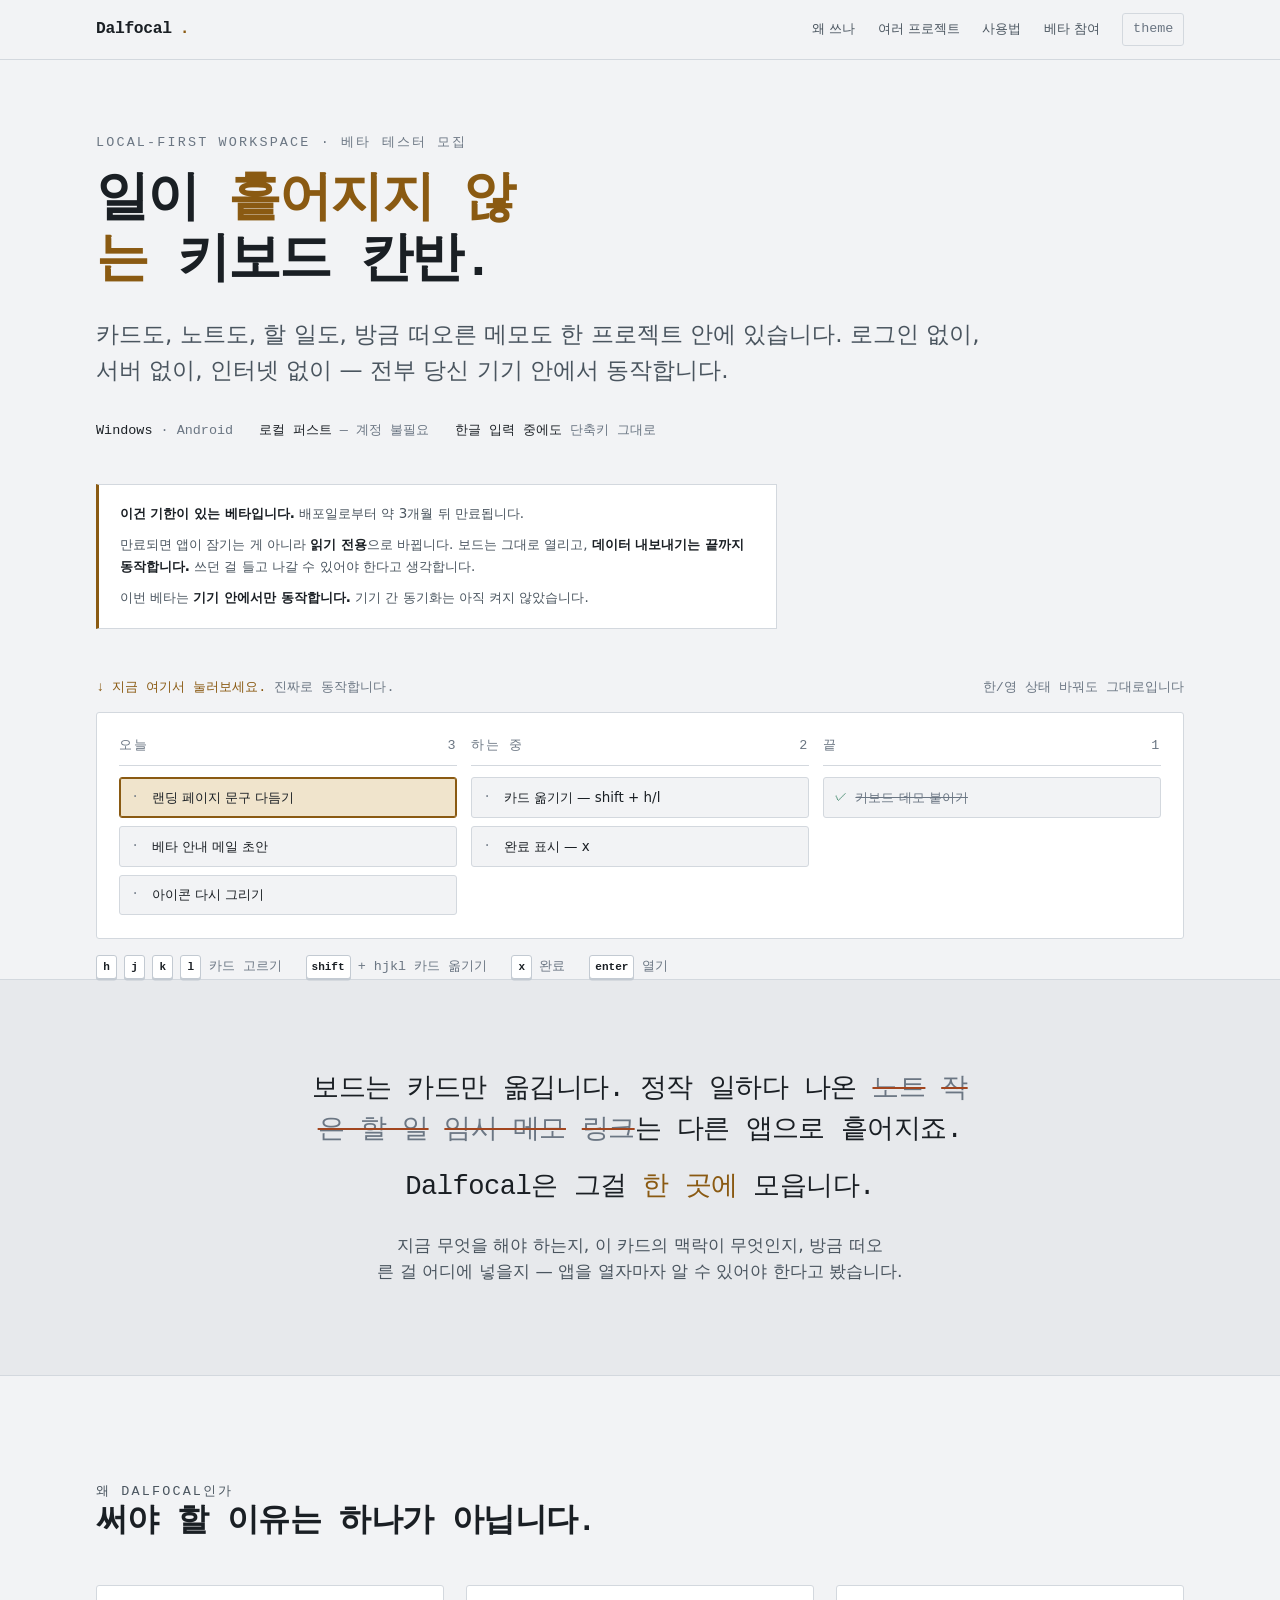
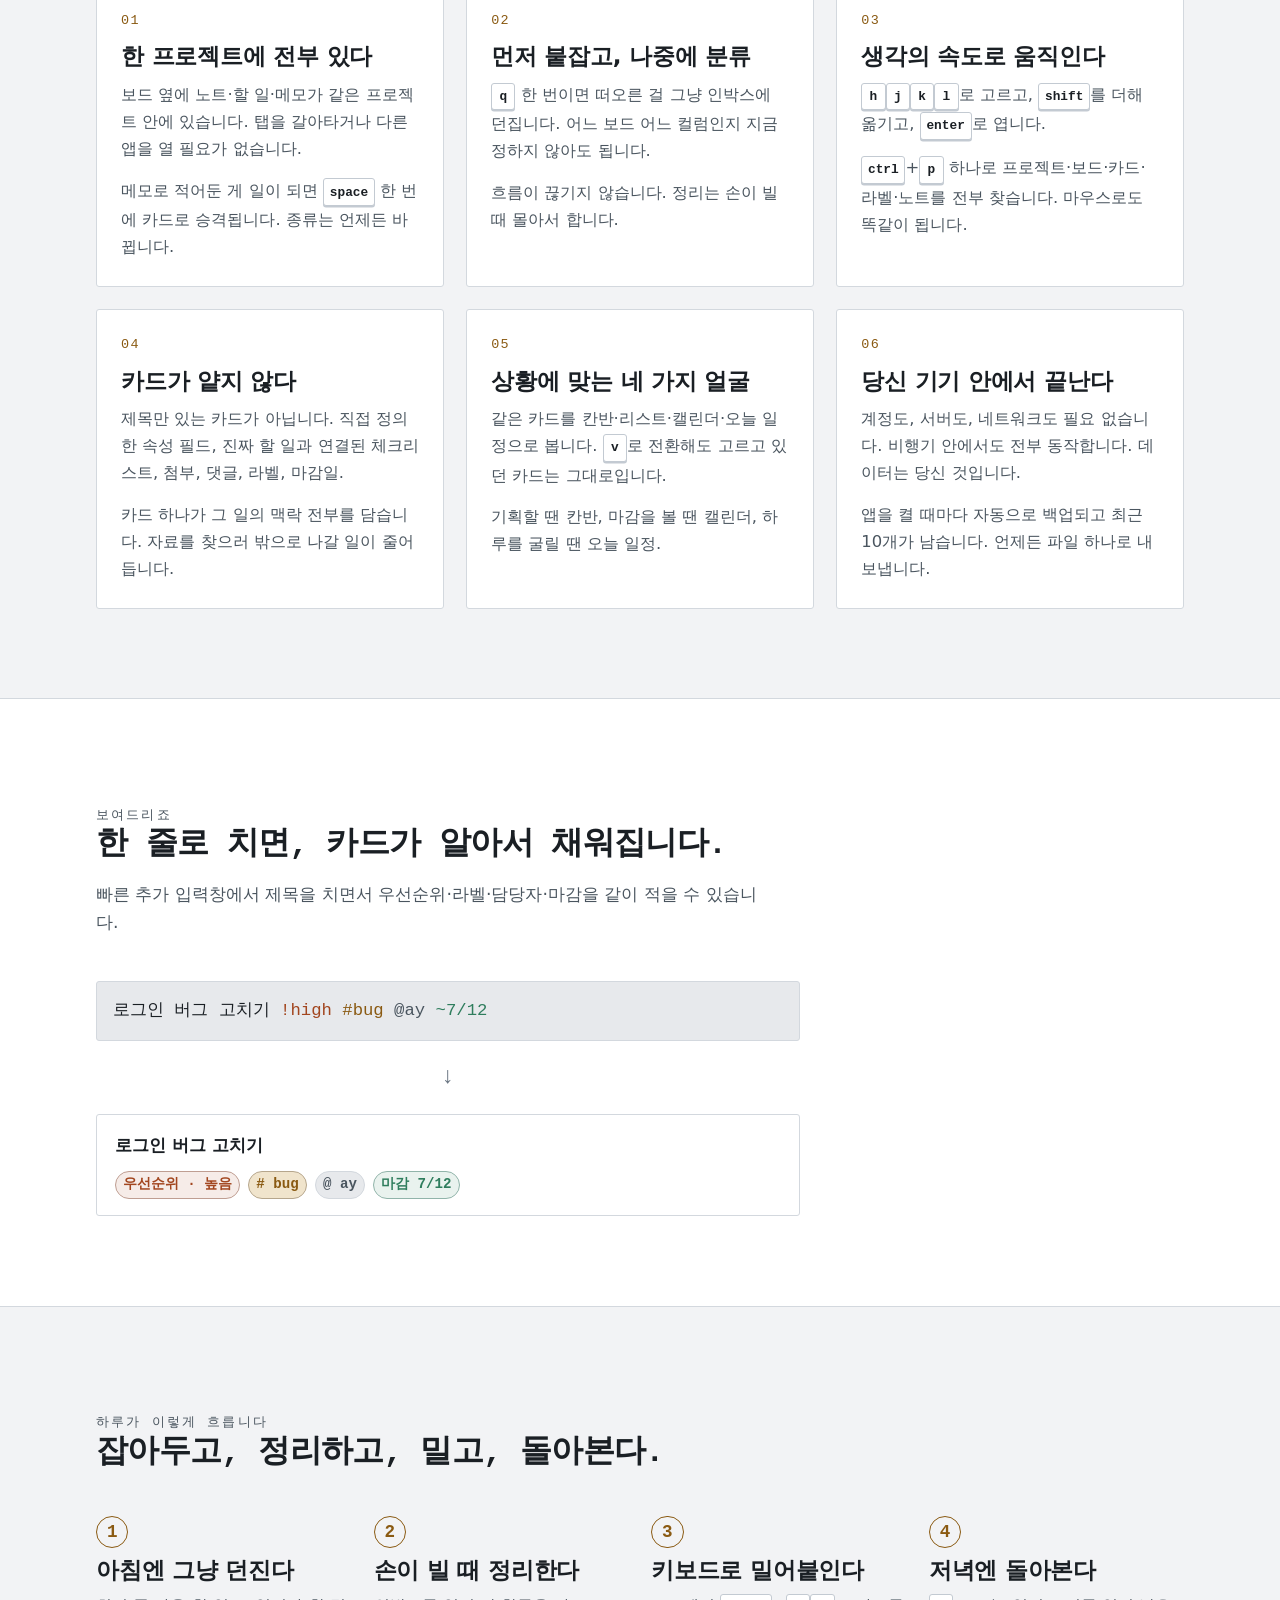
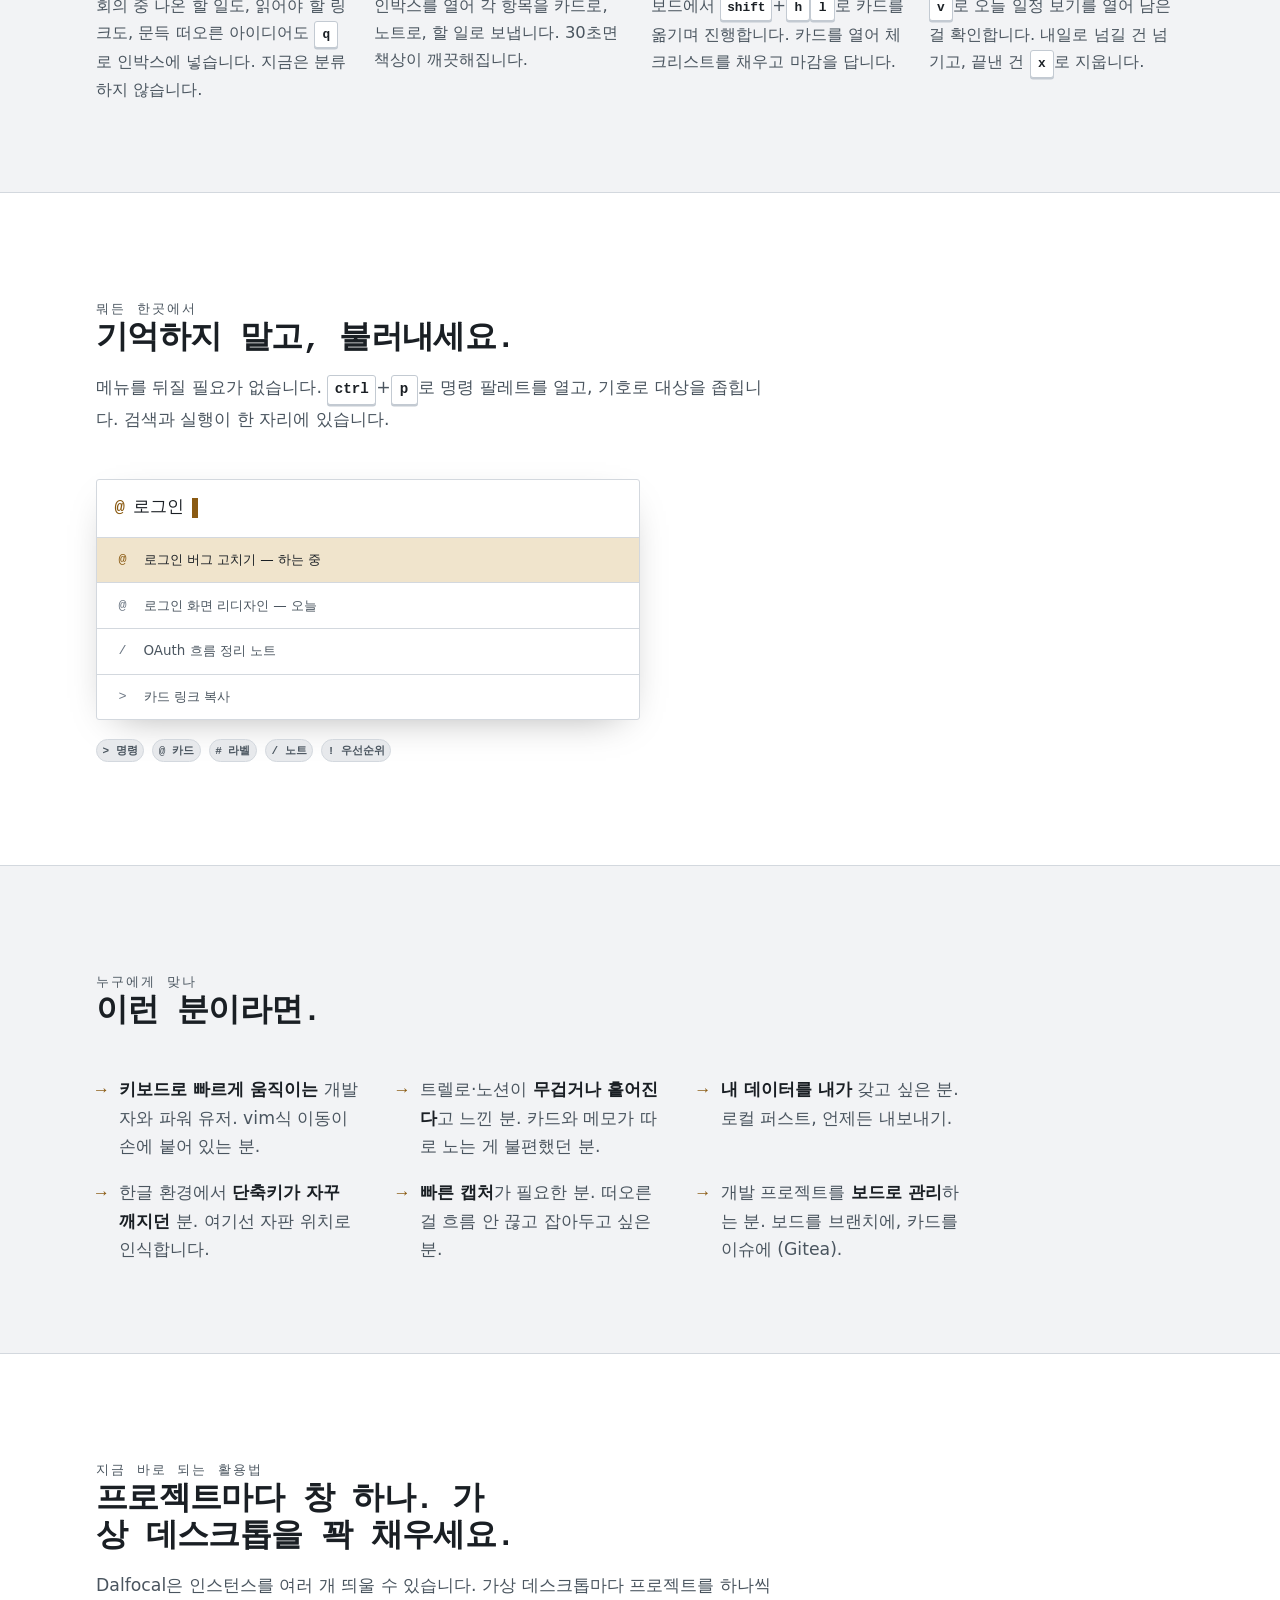
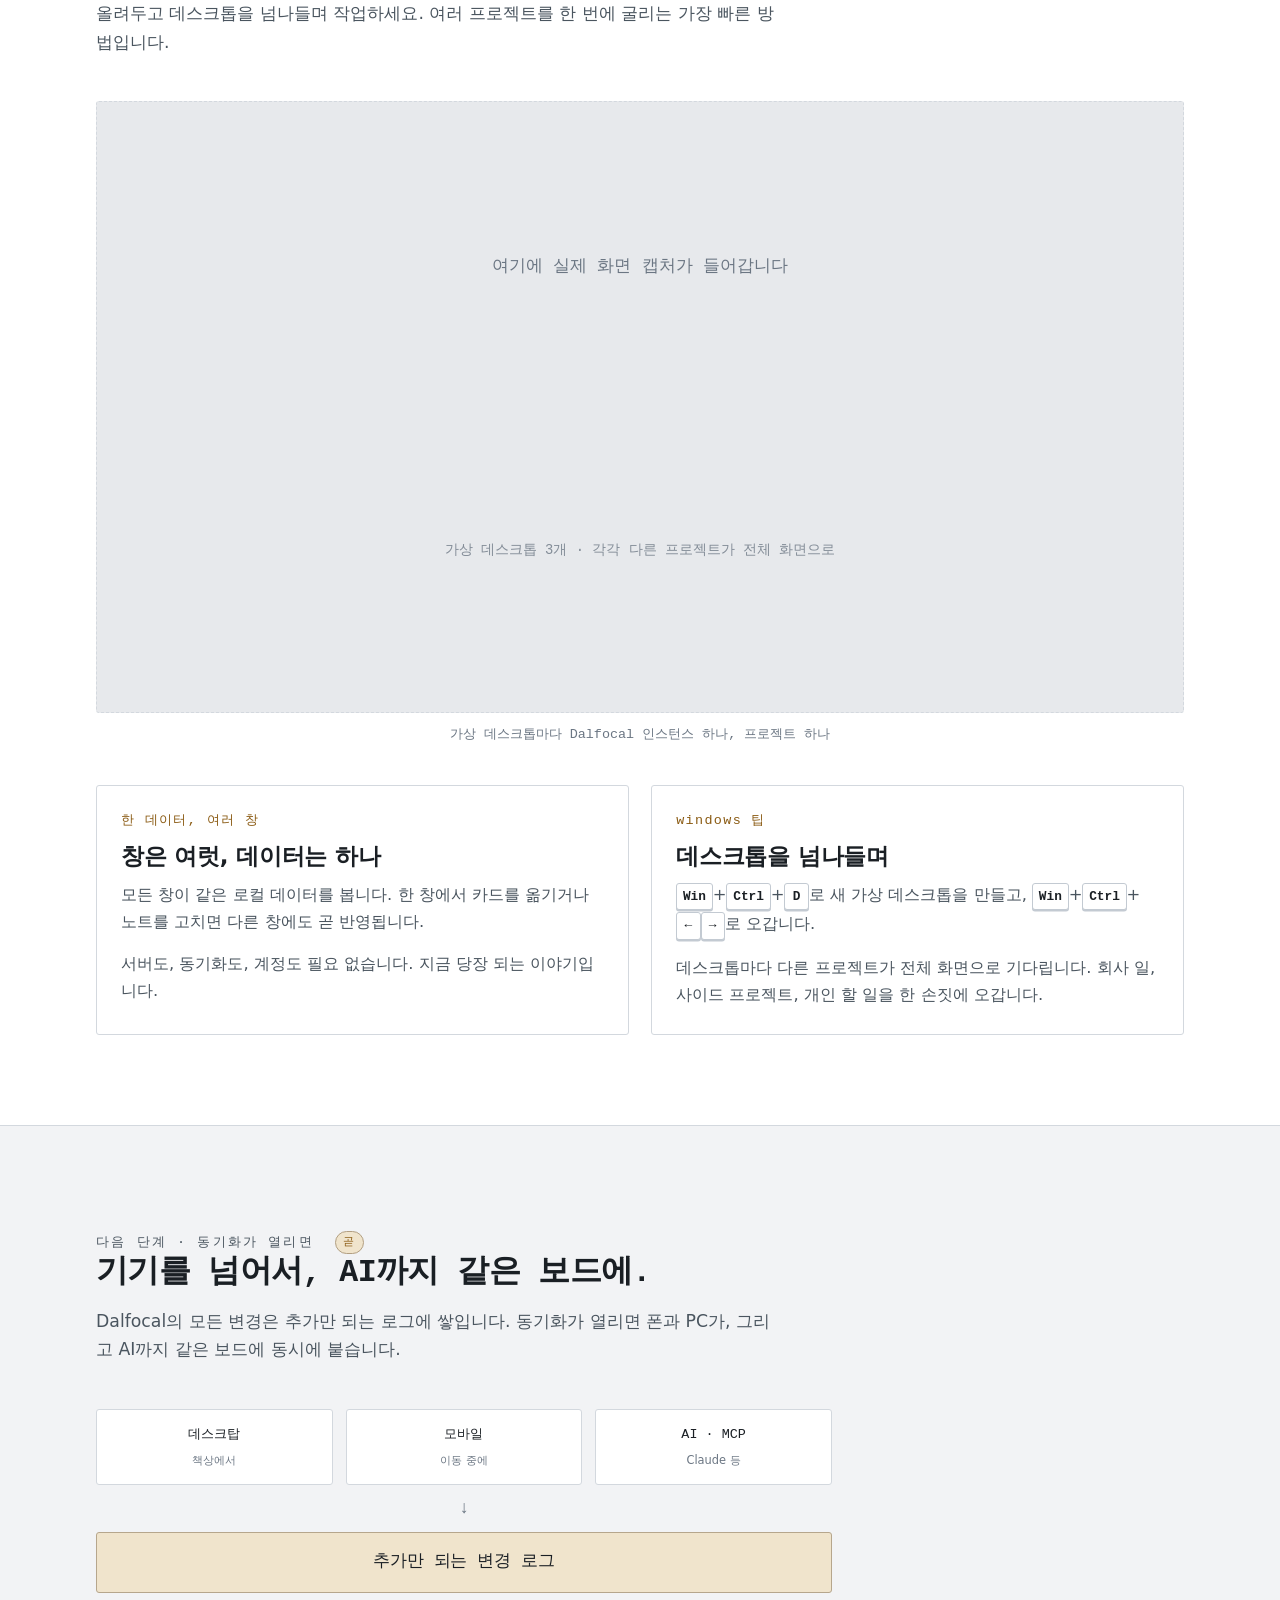
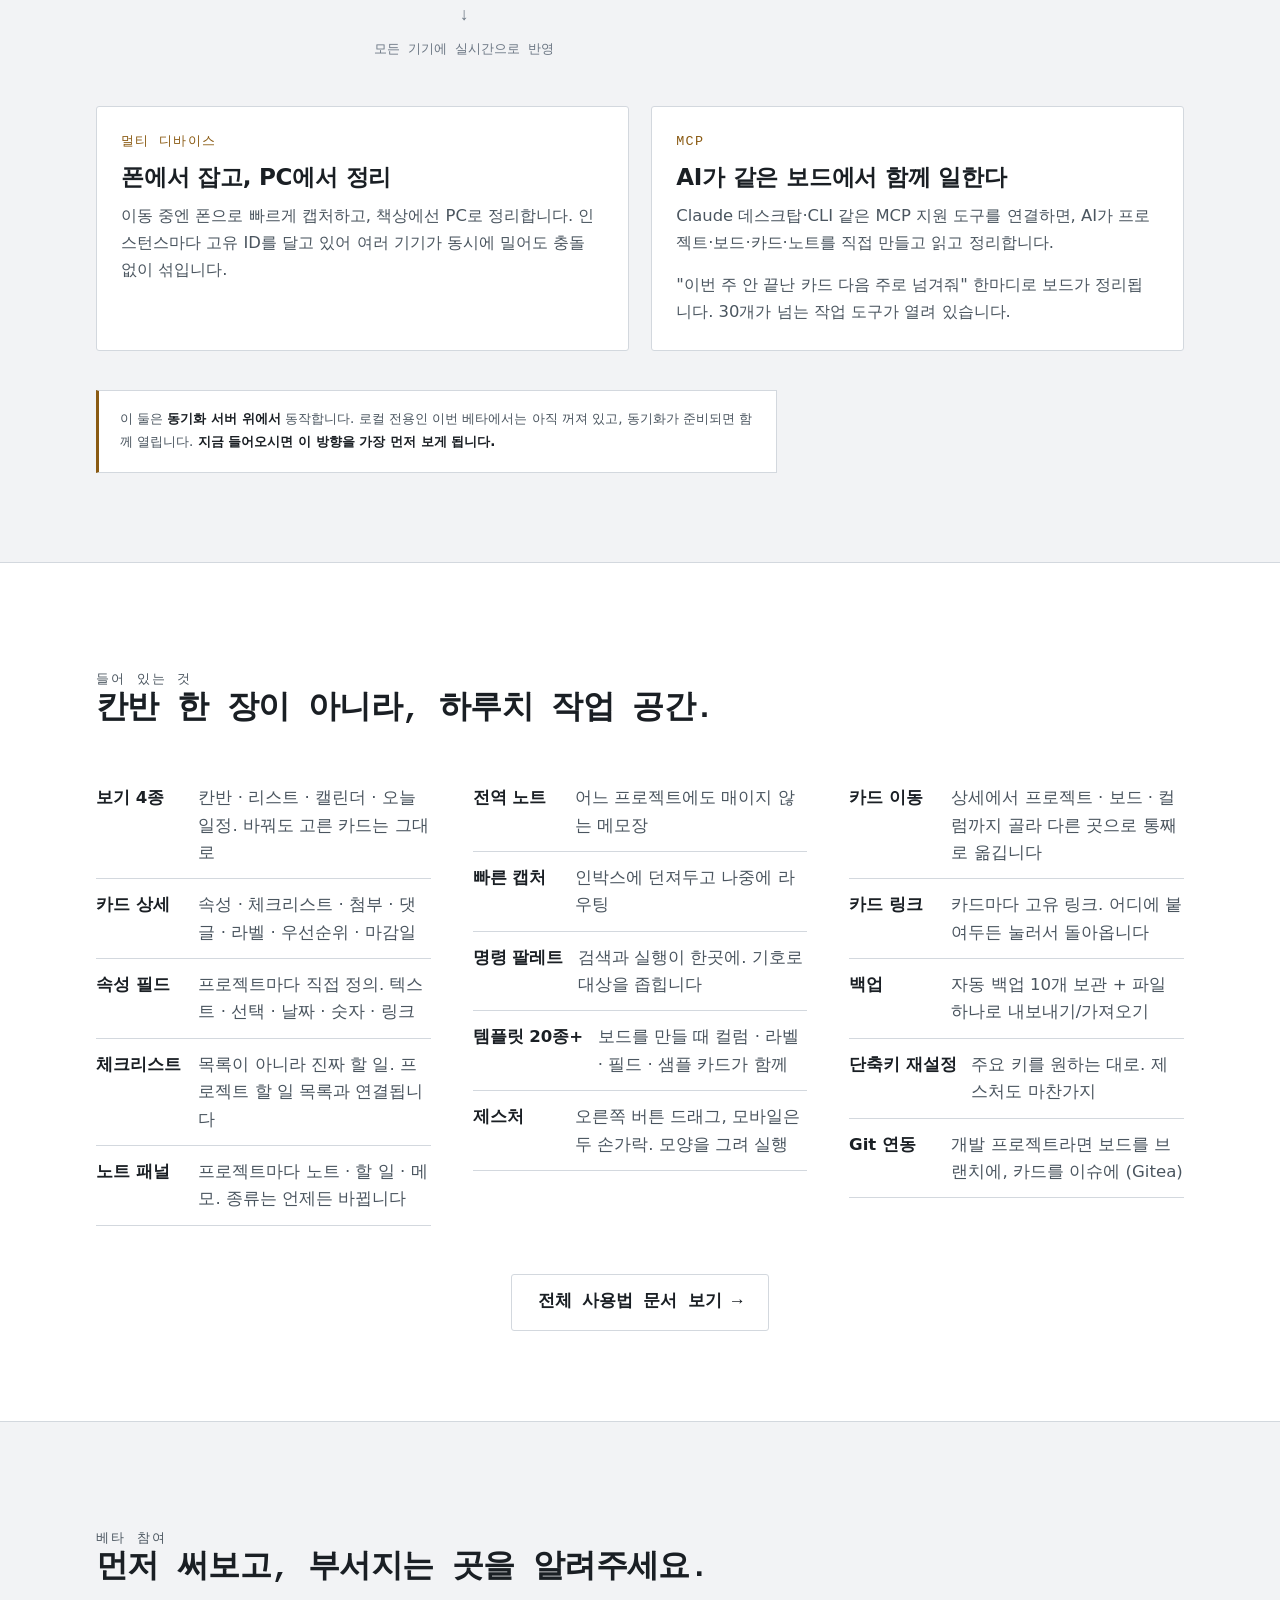
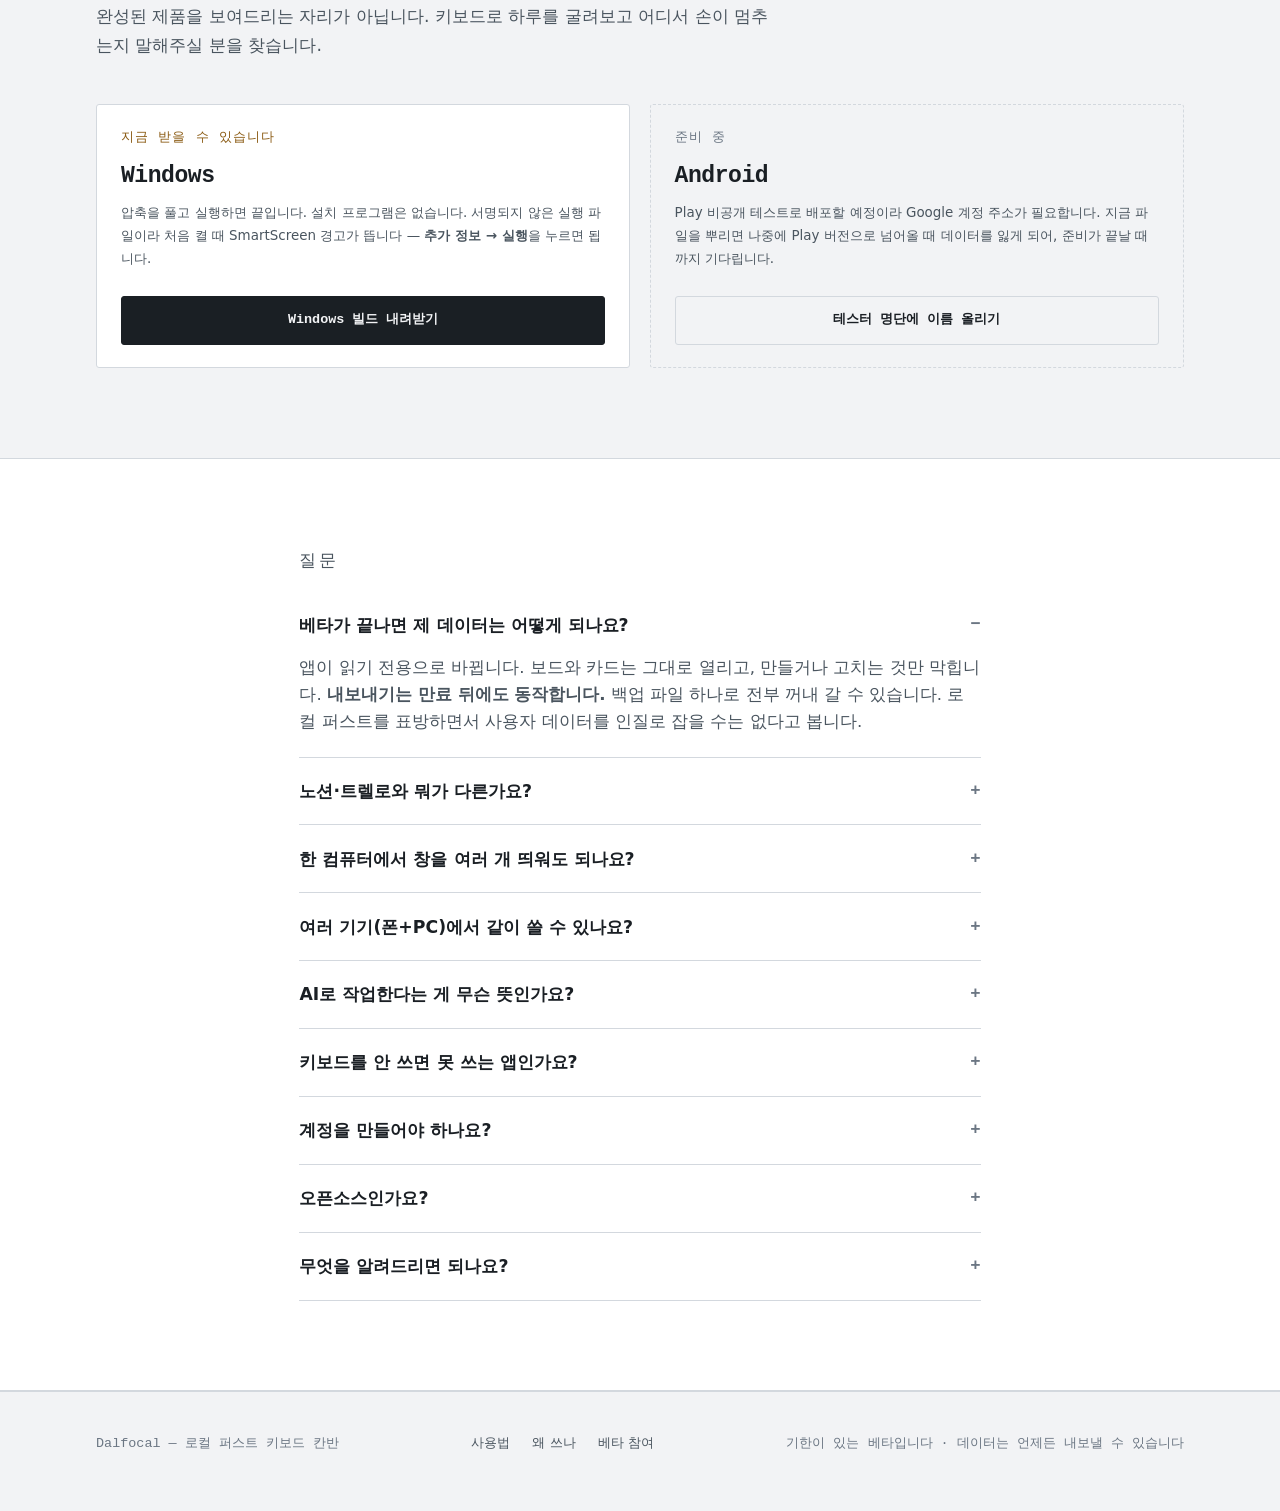
==== index.html @ 088bdc44 "Publish Dalfocal website and privacy policy" ====
<!doctype html>
<html lang="ko">
<head>
<meta charset="utf-8">
<meta name="viewport" content="width=device-width, initial-scale=1">
<title>Dalfocal — 흩어지지 않는 키보드 칸반</title>
<meta name="description" content="칸반·노트·할 일·메모·빠른 캡처를 한 프로젝트에. 로컬 퍼스트, 키보드 우선. 로그인도 서버도 없이 동작합니다. 베타 테스터를 모집합니다.">
<meta property="og:title" content="Dalfocal — 흩어지지 않는 키보드 칸반">
<meta property="og:description" content="칸반·노트·할 일·메모·빠른 캡처를 한 프로젝트에. 로컬 퍼스트, 키보드 우선. 베타 테스터 모집.">
<meta property="og:type" content="website">
<link rel="icon" href="data:image/svg+xml,<svg xmlns='http://www.w3.org/2000/svg' viewBox='0 0 100 100'><text y='.9em' font-size='90'>🌘</text></svg>">
<link rel="stylesheet" href="styles.css">
</head>
<body>

<header class="bar">
  <div class="wrap">
    <a class="wordmark" href="#top">Dalfocal<span>.</span></a>
    <nav>
      <a href="#why" class="hide-sm">왜 쓰나</a>
      <a href="#multi" class="hide-sm">여러 프로젝트</a>
      <a href="guide.html">사용법</a>
      <a href="#beta">베타 참여</a>
      <button class="theme-btn" id="theme" type="button" aria-label="테마 전환">theme</button>
    </nav>
  </div>
</header>

<main id="top">

<section class="hero wrap">
  <p class="eyebrow">local-first workspace · 베타 테스터 모집</p>
  <h1>일이 <em>흩어지지 않는</em> 키보드 칸반.</h1>
  <p class="lede">
    카드도, 노트도, 할 일도, 방금 떠오른 메모도 한 프로젝트 안에 있습니다.
    로그인 없이, 서버 없이, 인터넷 없이 — 전부 당신 기기 안에서 동작합니다.
  </p>

  <div class="hero-meta">
    <span><b>Windows</b> · Android</span>
    <span><b>로컬 퍼스트</b> — 계정 불필요</span>
    <span><b>한글 입력 중에도</b> 단축키 그대로</span>
  </div>

  <div class="beta">
    <p><strong>이건 기한이 있는 베타입니다.</strong> 배포일로부터 약 3개월 뒤 만료됩니다.</p>
    <p>만료되면 앱이 잠기는 게 아니라 <strong>읽기 전용</strong>으로 바뀝니다. 보드는 그대로 열리고,
      <strong>데이터 내보내기는 끝까지 동작합니다.</strong> 쓰던 걸 들고 나갈 수 있어야 한다고 생각합니다.</p>
    <p>이번 베타는 <strong>기기 안에서만 동작합니다.</strong> 기기 간 동기화는 아직 켜지 않았습니다.</p>
  </div>

  <div class="demo-shell">
    <div class="demo-head">
      <p><span class="hint">↓ 지금 여기서 눌러보세요.</span> 진짜로 동작합니다.</p>
      <p>한/영 상태 바꿔도 그대로입니다</p>
    </div>

    <div class="demo" id="demo" tabindex="0" role="application" aria-label="키보드 조작 데모 보드">
      <div class="col" data-col="0">
        <p class="col-title"><span>오늘</span><span data-count="0"></span></p>
        <ul></ul>
      </div>
      <div class="col" data-col="1">
        <p class="col-title"><span>하는 중</span><span data-count="1"></span></p>
        <ul></ul>
      </div>
      <div class="col" data-col="2">
        <p class="col-title"><span>끝</span><span data-count="2"></span></p>
        <ul></ul>
      </div>
    </div>

    <div class="legend">
      <span><span class="cap" data-key="KeyH">h</span><span class="cap" data-key="KeyJ">j</span><span class="cap" data-key="KeyK">k</span><span class="cap" data-key="KeyL">l</span> 카드 고르기</span>
      <span><span class="cap" data-key="Shift">shift</span> + hjkl 카드 옮기기</span>
      <span><span class="cap" data-key="KeyX">x</span> 완료</span>
      <span><span class="cap" data-key="Enter">enter</span> 열기</span>
    </div>
  </div>
</section>

<!-- problem thesis -->
<section class="band">
  <div class="wrap">
    <p>보드는 카드만 옮깁니다. 정작 일하다 나온
      <span class="strike">노트</span> <span class="strike">작은 할 일</span> <span class="strike">임시 메모</span> <span class="strike">링크</span>는
      다른 앱으로 흩어지죠.</p>
    <p style="margin-top:1rem">Dalfocal은 그걸 <span class="keep">한 곳에</span> 모읍니다.</p>
    <p class="sub">지금 무엇을 해야 하는지, 이 카드의 맥락이 무엇인지, 방금 떠오른 걸 어디에 넣을지 —
      앱을 열자마자 알 수 있어야 한다고 봤습니다.</p>
  </div>
</section>

<!-- reasons -->
<section id="why" class="wrap">
  <div class="section-head">
    <p class="eyebrow">왜 Dalfocal인가</p>
    <h2>써야 할 이유는 하나가 아닙니다.</h2>
  </div>

  <div class="reasons">
    <div class="reason">
      <span class="rnum">01</span>
      <h3>한 프로젝트에 전부 있다</h3>
      <p>보드 옆에 노트·할 일·메모가 같은 프로젝트 안에 있습니다. 탭을 갈아타거나 다른 앱을 열 필요가 없습니다.</p>
      <p>메모로 적어둔 게 일이 되면 <span class="cap">space</span> 한 번에 카드로 승격됩니다. 종류는 언제든 바뀝니다.</p>
    </div>

    <div class="reason">
      <span class="rnum">02</span>
      <h3>먼저 붙잡고, 나중에 분류</h3>
      <p><span class="cap">q</span> 한 번이면 떠오른 걸 그냥 인박스에 던집니다. 어느 보드 어느 컬럼인지 지금 정하지 않아도 됩니다.</p>
      <p>흐름이 끊기지 않습니다. 정리는 손이 빌 때 몰아서 합니다.</p>
    </div>

    <div class="reason">
      <span class="rnum">03</span>
      <h3>생각의 속도로 움직인다</h3>
      <p><span class="cap">h</span><span class="cap">j</span><span class="cap">k</span><span class="cap">l</span>로 고르고, <span class="cap">shift</span>를 더해 옮기고, <span class="cap">enter</span>로 엽니다.</p>
      <p><span class="cap">ctrl</span>+<span class="cap">p</span> 하나로 프로젝트·보드·카드·라벨·노트를 전부 찾습니다. 마우스로도 똑같이 됩니다.</p>
    </div>

    <div class="reason">
      <span class="rnum">04</span>
      <h3>카드가 얕지 않다</h3>
      <p>제목만 있는 카드가 아닙니다. 직접 정의한 속성 필드, 진짜 할 일과 연결된 체크리스트, 첨부, 댓글, 라벨, 마감일.</p>
      <p>카드 하나가 그 일의 맥락 전부를 담습니다. 자료를 찾으러 밖으로 나갈 일이 줄어듭니다.</p>
    </div>

    <div class="reason">
      <span class="rnum">05</span>
      <h3>상황에 맞는 네 가지 얼굴</h3>
      <p>같은 카드를 칸반·리스트·캘린더·오늘 일정으로 봅니다. <span class="cap">v</span>로 전환해도 고르고 있던 카드는 그대로입니다.</p>
      <p>기획할 땐 칸반, 마감을 볼 땐 캘린더, 하루를 굴릴 땐 오늘 일정.</p>
    </div>

    <div class="reason">
      <span class="rnum">06</span>
      <h3>당신 기기 안에서 끝난다</h3>
      <p>계정도, 서버도, 네트워크도 필요 없습니다. 비행기 안에서도 전부 동작합니다. 데이터는 당신 것입니다.</p>
      <p>앱을 켤 때마다 자동으로 백업되고 최근 10개가 남습니다. 언제든 파일 하나로 내보냅니다.</p>
    </div>
  </div>
</section>

<!-- quick capture syntax showcase -->
<section class="alt">
  <div class="wrap">
    <div class="section-head">
      <p class="eyebrow">보여드리죠</p>
      <h2>한 줄로 치면, 카드가 알아서 채워집니다.</h2>
      <p>빠른 추가 입력창에서 제목을 치면서 우선순위·라벨·담당자·마감을 같이 적을 수 있습니다.</p>
    </div>

    <div class="syntax">
      <div class="typed">로그인 버그 고치기 <span class="tok-prio">!high</span> <span class="tok-label">#bug</span> <span class="tok-at">@ay</span> <span class="tok-due">~7/12</span></div>
      <div class="arrow" aria-hidden="true">↓</div>
      <div class="result">
        <div class="r-title">로그인 버그 고치기</div>
        <div class="r-chips">
          <span class="chip prio">우선순위 · 높음</span>
          <span class="chip label"># bug</span>
          <span class="chip">@ ay</span>
          <span class="chip due">마감 7/12</span>
        </div>
      </div>
    </div>
  </div>
</section>

<!-- workflow / a day -->
<section id="flow" class="wrap">
  <div class="section-head">
    <p class="eyebrow">하루가 이렇게 흐릅니다</p>
    <h2>잡아두고, 정리하고, 밀고, 돌아본다.</h2>
  </div>

  <div class="steps">
    <div class="step">
      <h3>아침엔 그냥 던진다</h3>
      <p>회의 중 나온 할 일도, 읽어야 할 링크도, 문득 떠오른 아이디어도 <span class="cap">q</span>로 인박스에 넣습니다. 지금은 분류하지 않습니다.</p>
    </div>
    <div class="step">
      <h3>손이 빌 때 정리한다</h3>
      <p>인박스를 열어 각 항목을 카드로, 노트로, 할 일로 보냅니다. 30초면 책상이 깨끗해집니다.</p>
    </div>
    <div class="step">
      <h3>키보드로 밀어붙인다</h3>
      <p>보드에서 <span class="cap">shift</span>+<span class="cap">h</span><span class="cap">l</span>로 카드를 옮기며 진행합니다. 카드를 열어 체크리스트를 채우고 마감을 답니다.</p>
    </div>
    <div class="step">
      <h3>저녁엔 돌아본다</h3>
      <p><span class="cap">v</span>로 오늘 일정 보기를 열어 남은 걸 확인합니다. 내일로 넘길 건 넘기고, 끝낸 건 <span class="cap">x</span>로 지웁니다.</p>
    </div>
  </div>
</section>

<!-- command palette + who, two column feel -->
<section class="alt">
  <div class="wrap">
    <div class="section-head">
      <p class="eyebrow">뭐든 한곳에서</p>
      <h2>기억하지 말고, 불러내세요.</h2>
      <p>메뉴를 뒤질 필요가 없습니다. <span class="cap">ctrl</span>+<span class="cap">p</span>로 명령 팔레트를 열고,
        기호로 대상을 좁힙니다. 검색과 실행이 한 자리에 있습니다.</p>
    </div>

    <div class="palette" aria-hidden="true">
      <div class="pinput"><span class="sig">@</span><span>로그인</span><span class="cursor"></span></div>
      <div class="prow on"><span class="psig">@</span><span>로그인 버그 고치기 — 하는 중</span></div>
      <div class="prow"><span class="psig">@</span><span>로그인 화면 리디자인 — 오늘</span></div>
      <div class="prow"><span class="psig">/</span><span>OAuth 흐름 정리 노트</span></div>
      <div class="prow"><span class="psig">&gt;</span><span>카드 링크 복사</span></div>
    </div>

    <p style="margin-top:1.2rem; color:var(--muted); font-family:var(--mono); font-size:var(--step--1)">
      <span class="chip">&gt; 명령</span>
      <span class="chip">@ 카드</span>
      <span class="chip"># 라벨</span>
      <span class="chip">/ 노트</span>
      <span class="chip">! 우선순위</span>
    </p>
  </div>
</section>

<!-- who -->
<section class="wrap">
  <div class="section-head">
    <p class="eyebrow">누구에게 맞나</p>
    <h2>이런 분이라면.</h2>
  </div>
  <ul class="who">
    <li><span><b>키보드로 빠르게 움직이는</b> 개발자와 파워 유저. vim식 이동이 손에 붙어 있는 분.</span></li>
    <li><span>트렐로·노션이 <b>무겁거나 흩어진다</b>고 느낀 분. 카드와 메모가 따로 노는 게 불편했던 분.</span></li>
    <li><span><b>내 데이터를 내가</b> 갖고 싶은 분. 로컬 퍼스트, 언제든 내보내기.</span></li>
    <li><span>한글 환경에서 <b>단축키가 자꾸 깨지던</b> 분. 여기선 자판 위치로 인식합니다.</span></li>
    <li><span><b>빠른 캡처</b>가 필요한 분. 떠오른 걸 흐름 안 끊고 잡아두고 싶은 분.</span></li>
    <li><span>개발 프로젝트를 <b>보드로 관리</b>하는 분. 보드를 브랜치에, 카드를 이슈에 (Gitea).</span></li>
  </ul>
</section>

<!-- multi-instance: works today -->
<section id="multi" class="alt">
  <div class="wrap">
    <div class="section-head">
      <p class="eyebrow">지금 바로 되는 활용법</p>
      <h2>프로젝트마다 창 하나. 가상 데스크톱을 꽉 채우세요.</h2>
      <p>Dalfocal은 인스턴스를 여러 개 띄울 수 있습니다. 가상 데스크톱마다 프로젝트를 하나씩
        올려두고 데스크톱을 넘나들며 작업하세요. 여러 프로젝트를 한 번에 굴리는 가장 빠른 방법입니다.</p>
    </div>

    <figure class="shot">
      <div class="shot-ph">여기에 실제 화면 캡처가 들어갑니다
        <small>가상 데스크톱 3개 · 각각 다른 프로젝트가 전체 화면으로</small></div>
      <figcaption>가상 데스크톱마다 Dalfocal 인스턴스 하나, 프로젝트 하나</figcaption>
    </figure>

    <div class="reasons">
      <div class="reason">
        <span class="rnum">한 데이터, 여러 창</span>
        <h3>창은 여럿, 데이터는 하나</h3>
        <p>모든 창이 같은 로컬 데이터를 봅니다. 한 창에서 카드를 옮기거나 노트를 고치면
          다른 창에도 곧 반영됩니다.</p>
        <p>서버도, 동기화도, 계정도 필요 없습니다. 지금 당장 되는 이야기입니다.</p>
      </div>

      <div class="reason">
        <span class="rnum">windows 팁</span>
        <h3>데스크톱을 넘나들며</h3>
        <p><span class="cap">Win</span>+<span class="cap">Ctrl</span>+<span class="cap">D</span>로 새 가상 데스크톱을 만들고,
          <span class="cap">Win</span>+<span class="cap">Ctrl</span>+<span class="cap">←</span><span class="cap">→</span>로 오갑니다.</p>
        <p>데스크톱마다 다른 프로젝트가 전체 화면으로 기다립니다. 회사 일, 사이드 프로젝트, 개인 할 일을
          한 손짓에 오갑니다.</p>
      </div>
    </div>
  </div>
</section>

<!-- vision: multi-device + MCP (needs sync) -->
<section id="together" class="wrap">
  <div class="section-head">
    <p class="eyebrow">다음 단계 · 동기화가 열리면 <span class="soon-tag">곧</span></p>
    <h2>기기를 넘어서, AI까지 같은 보드에.</h2>
    <p>Dalfocal의 모든 변경은 추가만 되는 로그에 쌓입니다. 동기화가 열리면
      폰과 PC가, 그리고 AI까지 같은 보드에 동시에 붙습니다.</p>
  </div>

  <div class="mesh" aria-hidden="true">
    <div class="mesh-nodes">
      <div class="node">데스크탑<small>책상에서</small></div>
      <div class="node">모바일<small>이동 중에</small></div>
      <div class="node">AI · MCP<small>Claude 등</small></div>
    </div>
    <div class="mesh-arrow">↓</div>
    <div class="log-bar">추가만 되는 변경 로그</div>
    <div class="mesh-arrow">↓</div>
    <p class="mesh-cap">모든 기기에 실시간으로 반영</p>
  </div>

  <div class="reasons">
    <div class="reason">
      <span class="rnum">멀티 디바이스</span>
      <h3>폰에서 잡고, PC에서 정리</h3>
      <p>이동 중엔 폰으로 빠르게 캡처하고, 책상에선 PC로 정리합니다.
        인스턴스마다 고유 ID를 달고 있어 여러 기기가 동시에 밀어도 충돌 없이 섞입니다.</p>
    </div>

    <div class="reason">
      <span class="rnum">MCP</span>
      <h3>AI가 같은 보드에서 함께 일한다</h3>
      <p>Claude 데스크탑·CLI 같은 MCP 지원 도구를 연결하면, AI가 프로젝트·보드·카드·노트를
        직접 만들고 읽고 정리합니다.</p>
      <p>"이번 주 안 끝난 카드 다음 주로 넘겨줘" 한마디로 보드가 정리됩니다.
        30개가 넘는 작업 도구가 열려 있습니다.</p>
    </div>
  </div>

  <div class="beta" style="margin-top:2.4rem">
    <p>이 둘은 <strong>동기화 서버 위에서</strong> 동작합니다. 로컬 전용인 이번 베타에서는 아직 꺼져 있고,
      동기화가 준비되면 함께 열립니다. <strong>지금 들어오시면 이 방향을 가장 먼저 보게 됩니다.</strong></p>
  </div>
</section>

<!-- features -->
<section class="alt">
  <div class="wrap">
    <div class="section-head">
      <p class="eyebrow">들어 있는 것</p>
      <h2>칸반 한 장이 아니라, 하루치 작업 공간.</h2>
    </div>

    <ul class="feature-list">
      <li><b>보기 4종</b><span>칸반 · 리스트 · 캘린더 · 오늘 일정. 바꿔도 고른 카드는 그대로</span></li>
      <li><b>카드 상세</b><span>속성 · 체크리스트 · 첨부 · 댓글 · 라벨 · 우선순위 · 마감일</span></li>
      <li><b>속성 필드</b><span>프로젝트마다 직접 정의. 텍스트 · 선택 · 날짜 · 숫자 · 링크</span></li>
      <li><b>체크리스트</b><span>목록이 아니라 진짜 할 일. 프로젝트 할 일 목록과 연결됩니다</span></li>
      <li><b>노트 패널</b><span>프로젝트마다 노트 · 할 일 · 메모. 종류는 언제든 바뀝니다</span></li>
      <li><b>전역 노트</b><span>어느 프로젝트에도 매이지 않는 메모장</span></li>
      <li><b>빠른 캡처</b><span>인박스에 던져두고 나중에 라우팅</span></li>
      <li><b>명령 팔레트</b><span>검색과 실행이 한곳에. 기호로 대상을 좁힙니다</span></li>
      <li><b>템플릿 20종+</b><span>보드를 만들 때 컬럼 · 라벨 · 필드 · 샘플 카드가 함께</span></li>
      <li><b>제스처</b><span>오른쪽 버튼 드래그, 모바일은 두 손가락. 모양을 그려 실행</span></li>
      <li><b>카드 이동</b><span>상세에서 프로젝트 · 보드 · 컬럼까지 골라 다른 곳으로 통째로 옮깁니다</span></li>
      <li><b>카드 링크</b><span>카드마다 고유 링크. 어디에 붙여두든 눌러서 돌아옵니다</span></li>
      <li><b>백업</b><span>자동 백업 10개 보관 + 파일 하나로 내보내기/가져오기</span></li>
      <li><b>단축키 재설정</b><span>주요 키를 원하는 대로. 제스처도 마찬가지</span></li>
      <li><b>Git 연동</b><span>개발 프로젝트라면 보드를 브랜치에, 카드를 이슈에 (Gitea)</span></li>
    </ul>

    <div class="center-cta">
      <a class="btn ghost" href="guide.html">전체 사용법 문서 보기 →</a>
    </div>
  </div>
</section>

<!-- beta -->
<section id="beta" class="wrap">
  <div class="section-head">
    <p class="eyebrow">베타 참여</p>
    <h2>먼저 써보고, 부서지는 곳을 알려주세요.</h2>
    <p>완성된 제품을 보여드리는 자리가 아닙니다. 키보드로 하루를 굴려보고
      어디서 손이 멈추는지 말해주실 분을 찾습니다.</p>
  </div>

  <div class="platforms">
    <div class="plat">
      <p class="status">지금 받을 수 있습니다</p>
      <h3>Windows</h3>
      <p>압축을 풀고 실행하면 끝입니다. 설치 프로그램은 없습니다.
        서명되지 않은 실행 파일이라 처음 켤 때 SmartScreen 경고가 뜹니다 —
        <b>추가 정보 → 실행</b>을 누르면 됩니다.</p>
      <div class="spacer"></div>
      <a class="btn" href="#" data-cta="windows">Windows 빌드 내려받기</a>
    </div>

    <div class="plat soon">
      <p class="status">준비 중</p>
      <h3>Android</h3>
      <p>Play 비공개 테스트로 배포할 예정이라 Google 계정 주소가 필요합니다.
        지금 파일을 뿌리면 나중에 Play 버전으로 넘어올 때 데이터를 잃게 되어,
        준비가 끝날 때까지 기다립니다.</p>
      <div class="spacer"></div>
      <a class="btn ghost" href="#" data-cta="android">테스터 명단에 이름 올리기</a>
    </div>
  </div>
</section>

<!-- faq -->
<section class="alt">
  <div class="wrap faq">
    <p class="eyebrow">질문</p>

    <details open>
      <summary>베타가 끝나면 제 데이터는 어떻게 되나요?</summary>
      <p>앱이 읽기 전용으로 바뀝니다. 보드와 카드는 그대로 열리고, 만들거나 고치는 것만 막힙니다.
        <b>내보내기는 만료 뒤에도 동작합니다.</b> 백업 파일 하나로 전부 꺼내 갈 수 있습니다.
        로컬 퍼스트를 표방하면서 사용자 데이터를 인질로 잡을 수는 없다고 봅니다.</p>
    </details>

    <details>
      <summary>노션·트렐로와 뭐가 다른가요?</summary>
      <p>Dalfocal은 보드만 있는 게 아니라 노트·할 일·메모·빠른 캡처가 같은 프로젝트 안에 있습니다.
        그리고 키보드로 손을 떼지 않고 굴리도록, 로그인·서버 없이 당신 기기 안에서 끝나도록 만들었습니다.
        가볍고, 흩어지지 않고, 데이터가 당신 것이라는 점이 다릅니다.</p>
    </details>

    <details>
      <summary>한 컴퓨터에서 창을 여러 개 띄워도 되나요?</summary>
      <p>됩니다. 지금 바로요. 인스턴스를 여러 개 띄우면 모두 같은 로컬 데이터를 보고,
        한 창에서 바꾼 내용이 다른 창에도 곧 나타납니다. 서버도 동기화도 필요 없습니다.
        가상 데스크톱마다 프로젝트를 하나씩 올려두고 쓰기 좋습니다.</p>
    </details>

    <details>
      <summary>여러 기기(폰+PC)에서 같이 쓸 수 있나요?</summary>
      <p>구조는 그렇게 되어 있습니다 — 모든 변경이 추가만 되는 로그에 쌓여서 충돌 없이 섞이도록
        설계했습니다. 다만 여러 기기를 잇는 건 동기화 서버가 필요하고, 동기화는 아직 인증·데이터
        격리가 없어 이번 베타에서는 꺼두었습니다. 동기화가 준비되면 함께 열립니다.
        (한 컴퓨터의 여러 창은 위 답변대로 지금 됩니다.)</p>
    </details>

    <details>
      <summary>AI로 작업한다는 게 무슨 뜻인가요?</summary>
      <p>Dalfocal은 MCP라는 표준을 지원합니다. Claude 데스크탑·CLI 같은 AI 도구를 연결하면
        AI가 당신의 보드에 직접 카드를 만들고, 읽고, 정리할 수 있습니다. 프로젝트·보드·카드·노트를
        다루는 도구가 30개 넘게 열려 있습니다. 이 기능도 동기화 서버가 필요해서, 로컬 전용인 이번
        베타에는 아직 열려 있지 않습니다.</p>
    </details>

    <details>
      <summary>키보드를 안 쓰면 못 쓰는 앱인가요?</summary>
      <p>아닙니다. 모든 기능은 손가락과 마우스로도 됩니다. 카드는 끌어다 놓고, 목록은 눌러서 엽니다.
        키보드는 빨라지는 길이지 유일한 길이 아닙니다. 모바일에서는 두 손가락으로 화면을 쓸어
        모양을 그리는 제스처도 있습니다.</p>
    </details>

    <details>
      <summary>계정을 만들어야 하나요?</summary>
      <p>아니요. 로그인 화면조차 없습니다. 설치하면 바로 보드가 열립니다.</p>
    </details>

    <details>
      <summary>오픈소스인가요?</summary>
      <p>지금은 아닙니다. 배포되는 건 빌드된 앱입니다.</p>
    </details>

    <details>
      <summary>무엇을 알려드리면 되나요?</summary>
      <p>어느 화면에서 무엇을 눌렀고, 무엇을 기대했는데 무엇이 일어났는지가 가장 도움이 됩니다.
        특히 <b>한글을 입력하는 중에 단축키가 글자를 가로챈 경우</b>, 포커스가 사라진 것처럼 느껴진 순간,
        손가락으로 누를 수 없었던 버튼이 그렇습니다.</p>
    </details>
  </div>
</section>

</main>

<footer>
  <div class="wrap">
    <p>Dalfocal — 로컬 퍼스트 키보드 칸반</p>
    <nav>
      <a href="guide.html">사용법</a>
      <a href="#why">왜 쓰나</a>
      <a href="#beta">베타 참여</a>
    </nav>
    <p>기한이 있는 베타입니다 · 데이터는 언제든 내보낼 수 있습니다</p>
  </div>
</footer>

<script>
(function () {
  "use strict";

  /* ---- theme toggle ---- */
  var root = document.documentElement;
  var btn = document.getElementById("theme");
  btn.addEventListener("click", function () {
    var dark = window.matchMedia("(prefers-color-scheme: dark)").matches;
    var current = root.getAttribute("data-theme") || (dark ? "dark" : "light");
    root.setAttribute("data-theme", current === "dark" ? "light" : "dark");
  });

  /* ---- demo board ---- */
  var columns = [
    [ { t: "랜딩 페이지 문구 다듬기", d: false },
      { t: "베타 안내 메일 초안", d: false },
      { t: "아이콘 다시 그리기", d: false } ],
    [ { t: "카드 옮기기 — shift + h/l", d: false },
      { t: "완료 표시 — x", d: false } ],
    [ { t: "키보드 데모 붙이기", d: true } ]
  ];

  var focus = { col: 0, row: 0 };
  var demo = document.getElementById("demo");
  var lists = Array.prototype.slice.call(demo.querySelectorAll(".col ul"));
  var counts = Array.prototype.slice.call(demo.querySelectorAll("[data-count]"));

  function clamp(n, lo, hi) { return Math.max(lo, Math.min(hi, n)); }

  function render(bumpEl) {
    lists.forEach(function (ul, ci) {
      ul.textContent = "";
      columns[ci].forEach(function (card, ri) {
        var li = document.createElement("li");
        li.className = "card";
        li.dataset.done = String(card.d);
        li.dataset.focused = String(ci === focus.col && ri === focus.row);
        li.tabIndex = -1;

        var tick = document.createElement("span");
        tick.className = "tick";
        tick.textContent = card.d ? "✓" : "·";
        tick.setAttribute("aria-hidden", "true");

        var text = document.createElement("span");
        text.className = "card-text";
        text.textContent = card.t;

        li.append(tick, text);
        li.addEventListener("click", function () {
          focus = { col: ci, row: ri };
          render();
        });
        ul.appendChild(li);
      });
      counts[ci].textContent = columns[ci].length ? String(columns[ci].length) : "";
    });

    if (bumpEl) {
      var el = lists[focus.col].children[focus.row];
      if (el) {
        el.classList.add("bump");
        setTimeout(function () { el.classList.remove("bump"); }, 140);
      }
    }
  }

  function normalizeFocus() {
    focus.col = clamp(focus.col, 0, columns.length - 1);
    var len = columns[focus.col].length;
    focus.row = len ? clamp(focus.row, 0, len - 1) : 0;
  }

  function moveFocus(dc, dr) {
    if (dc) {
      var next = clamp(focus.col + dc, 0, columns.length - 1);
      if (columns[next].length === 0) return;
      focus.col = next;
    }
    if (dr) focus.row += dr;
    normalizeFocus();
    render();
  }

  function moveCard(dc, dr) {
    var from = columns[focus.col];
    if (!from.length) return;

    if (dc) {
      var target = focus.col + dc;
      if (target < 0 || target >= columns.length) return;
      var card = from.splice(focus.row, 1)[0];
      var row = clamp(focus.row, 0, columns[target].length);
      columns[target].splice(row, 0, card);
      focus = { col: target, row: row };
    } else if (dr) {
      var to = focus.row + dr;
      if (to < 0 || to >= from.length) return;
      var moved = from.splice(focus.row, 1)[0];
      from.splice(to, 0, moved);
      focus.row = to;
    }
    normalizeFocus();
    render(true);
  }

  function toggleDone() {
    var card = columns[focus.col][focus.row];
    if (!card) return;
    card.d = !card.d;
    render(true);
  }

  /* Physical-key handling — the whole point. `event.code` ignores the IME layer,
     so KeyJ is KeyJ whether the OS is emitting "j" or "ㅓ". */
  var MOVES = {
    KeyH: [-1, 0], ArrowLeft:  [-1, 0],
    KeyL: [ 1, 0], ArrowRight: [ 1, 0],
    KeyK: [0, -1], ArrowUp:    [0, -1],
    KeyJ: [0,  1], ArrowDown:  [0,  1]
  };

  function lightCap(code, shift) {
    var caps = [];
    if (shift) caps = caps.concat(Array.prototype.slice.call(document.querySelectorAll('.cap[data-key="Shift"]')));
    caps = caps.concat(Array.prototype.slice.call(document.querySelectorAll('.cap[data-key="' + code + '"]')));
    caps.forEach(function (c) {
      c.classList.add("lit");
      setTimeout(function () { c.classList.remove("lit"); }, 130);
    });
  }

  function inViewport(el) {
    var r = el.getBoundingClientRect();
    return r.bottom > 60 && r.top < window.innerHeight - 40;
  }

  window.addEventListener("keydown", function (e) {
    if (e.ctrlKey || e.altKey || e.metaKey) return;
    var tag = (e.target.tagName || "").toLowerCase();
    if (tag === "input" || tag === "textarea" || e.target.isContentEditable) return;
    if (!inViewport(demo) && document.activeElement !== demo) return;

    var code = e.code;
    var move = MOVES[code];

    if (move) {
      e.preventDefault();
      lightCap(code, e.shiftKey);
      if (e.shiftKey) moveCard(move[0], move[1]);
      else moveFocus(move[0], move[1]);
      return;
    }

    if (code === "KeyX") {
      e.preventDefault();
      lightCap(code, false);
      toggleDone();
      return;
    }

    if (code === "Enter" || code === "NumpadEnter") {
      if (document.activeElement !== demo) return;
      e.preventDefault();
      lightCap("Enter", false);
      render(true);
    }
  });

  render();
})();
</script>

</body>
</html>
---- styles.css ----
/* Dalfocal site — shared styles */

:root {
  --ground:    #F2F3F5;
  --surface:   #FFFFFF;
  --sunken:    #E7E9EC;
  --ink:       #1A1F24;
  --ink-soft:  #4A555F;
  --muted:     #6B7683;
  --line:      #D3D8DE;
  --accent:    #8A5A12;
  --accent-dim:#F0E4CC;
  --done:      #2F7D5D;
  --warn:      #A2461F;
  --keycap:    #FFFFFF;
  --keycap-edge:#C3CAD2;

  --mono: ui-monospace, "Cascadia Mono", "JetBrains Mono", "SF Mono", Consolas, "Liberation Mono", monospace;
  --sans: system-ui, -apple-system, "Segoe UI", "Apple SD Gothic Neo", "Malgun Gothic", "Noto Sans KR", sans-serif;

  --step--1: clamp(0.78rem, 0.76rem + 0.1vw, 0.84rem);
  --step-0:  clamp(1rem, 0.97rem + 0.15vw, 1.08rem);
  --step-1:  clamp(1.2rem, 1.12rem + 0.4vw, 1.45rem);
  --step-2:  clamp(1.5rem, 1.34rem + 0.8vw, 2rem);
  --step-3:  clamp(2.1rem, 1.7rem + 2vw, 3.4rem);

  --measure: 62ch;
  --radius: 3px;
}

@media (prefers-color-scheme: dark) {
  :root {
    --ground:    #101418;
    --surface:   #171C22;
    --sunken:    #0B0E11;
    --ink:       #E4E8EC;
    --ink-soft:  #B3BCC5;
    --muted:     #78838F;
    --line:      #2A323B;
    --accent:    #D9A441;
    --accent-dim:#2E2617;
    --done:      #4FA37B;
    --warn:      #D98159;
    --keycap:    #222A32;
    --keycap-edge:#0C1013;
  }
}
:root[data-theme="light"] {
  --ground:#F2F3F5; --surface:#FFFFFF; --sunken:#E7E9EC;
  --ink:#1A1F24; --ink-soft:#4A555F; --muted:#6B7683; --line:#D3D8DE;
  --accent:#8A5A12; --accent-dim:#F0E4CC; --done:#2F7D5D; --warn:#A2461F;
  --keycap:#FFFFFF; --keycap-edge:#C3CAD2;
}
:root[data-theme="dark"] {
  --ground:#101418; --surface:#171C22; --sunken:#0B0E11;
  --ink:#E4E8EC; --ink-soft:#B3BCC5; --muted:#78838F; --line:#2A323B;
  --accent:#D9A441; --accent-dim:#2E2617; --done:#4FA37B; --warn:#D98159;
  --keycap:#222A32; --keycap-edge:#0C1013;
}

* { box-sizing: border-box; }
html { scroll-behavior: smooth; }
@media (prefers-reduced-motion: reduce) {
  html { scroll-behavior: auto; }
  *, *::before, *::after { animation-duration:.01ms !important; transition-duration:.01ms !important; }
}

body {
  margin: 0;
  background: var(--ground);
  color: var(--ink);
  font-family: var(--sans);
  font-size: var(--step-0);
  line-height: 1.65;
  -webkit-font-smoothing: antialiased;
}

.wrap { width: min(100% - 2.5rem, 68rem); margin-inline: auto; }
section { padding-block: clamp(3.2rem, 7vw, 6rem); }
h1, h2, h3 { text-wrap: balance; line-height: 1.15; margin: 0; }

.eyebrow {
  font-family: var(--mono);
  font-size: var(--step--1);
  letter-spacing: .16em;
  text-transform: uppercase;
  color: var(--muted);
  margin: 0 0 1rem;
}

a { color: var(--ink); text-decoration-color: var(--muted); text-underline-offset: 3px; }
a:focus-visible, button:focus-visible, [tabindex]:focus-visible {
  outline: 2px solid var(--accent); outline-offset: 3px;
}

/* ---------- top bar ---------- */
.bar {
  position: sticky; top: 0; z-index: 50;
  background: color-mix(in srgb, var(--ground) 88%, transparent);
  backdrop-filter: blur(8px);
  border-bottom: 1px solid var(--line);
}
.bar > .wrap {
  display: flex; align-items: center; justify-content: space-between;
  gap: 1rem; padding-block: .8rem;
}
.wordmark {
  font-family: var(--mono); font-weight: 700; font-size: 1.02rem;
  letter-spacing: -.02em; display: flex; align-items: baseline; gap: .5rem;
  color: var(--ink); text-decoration: none;
}
.wordmark span { color: var(--accent); }
.bar nav { display: flex; align-items: center; gap: 1.4rem; font-size: var(--step--1); }
.bar nav a { color: var(--ink-soft); text-decoration: none; }
.bar nav a:hover { color: var(--ink); }
@media (max-width: 680px) { .bar nav .hide-sm { display: none; } }

.theme-btn {
  font: inherit; font-family: var(--mono); font-size: var(--step--1);
  background: transparent; color: var(--muted);
  border: 1px solid var(--line); border-radius: var(--radius);
  padding: .28rem .6rem; cursor: pointer;
}
.theme-btn:hover { color: var(--ink); border-color: var(--muted); }

/* ---------- keycaps ---------- */
kbd, .cap {
  font-family: var(--mono);
  font-size: .82em;
  font-weight: 600;
  display: inline-flex; align-items: center; justify-content: center;
  min-width: 1.9em; padding: .18em .45em;
  background: var(--keycap);
  color: var(--ink);
  border: 1px solid var(--keycap-edge);
  border-radius: var(--radius);
  box-shadow: 0 1.5px 0 var(--keycap-edge);
  transition: transform .06s ease, box-shadow .06s ease, background .06s ease, color .06s ease;
  white-space: nowrap;
}
.cap.lit {
  transform: translateY(1.5px);
  box-shadow: 0 0 0 var(--keycap-edge);
  background: var(--accent);
  color: var(--ground);
  border-color: var(--accent);
}

/* ---------- hero ---------- */
.hero { padding-top: clamp(2.6rem, 6vw, 4.5rem); padding-bottom: 0; }
.hero h1 {
  font-family: var(--mono);
  font-size: var(--step-3);
  font-weight: 700;
  letter-spacing: -.035em;
  max-width: 18ch;
}
.hero h1 em { font-style: normal; color: var(--accent); }
.lede {
  margin: 1.6rem 0 0; max-width: var(--measure);
  font-size: var(--step-1); color: var(--ink-soft); line-height: 1.55;
}
.hero-meta {
  margin-top: 2rem; display: flex; flex-wrap: wrap; gap: .6rem 1.6rem;
  font-family: var(--mono); font-size: var(--step--1); color: var(--muted);
}
.hero-meta b { color: var(--ink); font-weight: 500; }

/* ---------- beta banner ---------- */
.beta {
  margin-top: 2.6rem;
  border: 1px solid var(--line);
  border-left: 3px solid var(--accent);
  background: var(--surface);
  padding: 1.1rem 1.3rem;
  max-width: var(--measure);
}
.beta p { margin: 0; font-size: var(--step--1); color: var(--ink-soft); line-height: 1.7; }
.beta p + p { margin-top: .5rem; }
.beta strong { color: var(--ink); font-weight: 600; }

/* ---------- demo board ---------- */
.demo-shell { margin-top: 3rem; }
.demo-head {
  display: flex; align-items: baseline; justify-content: space-between;
  gap: 1rem; flex-wrap: wrap; margin-bottom: .8rem;
}
.demo-head p { margin: 0; font-family: var(--mono); font-size: var(--step--1); color: var(--muted); }
.demo {
  background: var(--surface);
  border: 1px solid var(--line);
  border-radius: var(--radius);
  padding: clamp(.9rem, 2vw, 1.4rem);
  display: grid; grid-template-columns: repeat(3, 1fr); gap: .9rem;
}
.demo:focus-visible { outline: 2px solid var(--accent); outline-offset: 2px; }
@media (max-width: 640px) { .demo { grid-template-columns: 1fr; } }

.col-title {
  font-family: var(--mono); font-size: var(--step--1);
  letter-spacing: .1em; text-transform: uppercase;
  color: var(--muted); margin: 0 0 .7rem; padding-bottom: .5rem;
  border-bottom: 1px solid var(--line);
  display: flex; justify-content: space-between;
}
.col ul { list-style: none; margin: 0; padding: 0; display: flex; flex-direction: column; gap: .5rem; min-height: 3rem; }

.card {
  background: var(--ground);
  border: 1px solid var(--line);
  border-radius: var(--radius);
  padding: .6rem .7rem;
  font-size: var(--step--1);
  line-height: 1.45;
  cursor: pointer;
  display: flex; gap: .5rem; align-items: flex-start;
  transition: border-color .12s ease, background .12s ease, transform .12s ease;
}
.card:hover { border-color: var(--muted); }
.card[data-focused="true"] {
  border-color: var(--accent);
  box-shadow: inset 0 0 0 1px var(--accent);
  background: var(--accent-dim);
}
.card[data-done="true"] .card-text { text-decoration: line-through; color: var(--muted); }
.card .tick {
  font-family: var(--mono); font-size: .9em; line-height: 1.5;
  color: var(--muted); flex: none; width: 1em;
}
.card[data-done="true"] .tick { color: var(--done); }
.card.bump { transform: scale(1.02); }

.legend {
  margin-top: 1rem; display: flex; flex-wrap: wrap; gap: .55rem 1.5rem;
  font-size: var(--step--1); color: var(--muted); font-family: var(--mono);
}
.legend span { display: inline-flex; align-items: center; gap: .45rem; }
.hint { color: var(--accent); }

/* ---------- generic section head ---------- */
.section-head { max-width: var(--measure); margin-bottom: 2.8rem; }
.section-head h2 {
  font-family: var(--mono); font-size: var(--step-2);
  font-weight: 700; letter-spacing: -.02em;
}
.section-head p { margin: 1rem 0 0; color: var(--ink-soft); }

.alt { background: var(--surface); border-block: 1px solid var(--line); }

/* ---------- problem band ---------- */
.band { background: var(--sunken); border-block: 1px solid var(--line); }
.band .wrap { max-width: 46rem; text-align: center; }
.band p {
  font-family: var(--mono);
  font-size: clamp(1.15rem, 1rem + 1vw, 1.7rem);
  line-height: 1.5; letter-spacing: -.02em;
  color: var(--ink); margin: 0; text-wrap: balance;
}
.band .strike { color: var(--muted); text-decoration: line-through; text-decoration-color: var(--warn); }
.band .keep { color: var(--accent); }
.band .sub { font-family: var(--sans); font-size: var(--step-0); color: var(--ink-soft); margin-top: 1.6rem; letter-spacing: normal; }

/* ---------- reasons ---------- */
.reasons { display: grid; grid-template-columns: repeat(auto-fit, minmax(16.5rem, 1fr)); gap: 1.4rem; }
.reason {
  background: var(--surface); border: 1px solid var(--line); border-radius: var(--radius);
  padding: 1.5rem 1.5rem 1.6rem;
  display: flex; flex-direction: column; gap: .7rem;
}
.reason .rnum {
  font-family: var(--mono); font-size: var(--step--1); color: var(--accent);
  letter-spacing: .1em;
}
.reason h3 { font-size: var(--step-1); font-weight: 650; letter-spacing: -.01em; }
.reason p { margin: 0; color: var(--ink-soft); font-size: calc(var(--step-0) * .95); }
.reason p + p { margin-top: .2rem; }
.reason .cap { font-size: .78em; }

/* ---------- chips (syntax showcase / cards) ---------- */
.chip {
  font-family: var(--mono); font-size: .82em; font-weight: 600;
  padding: .12em .5em; border-radius: 999px; white-space: nowrap;
  display: inline-flex; align-items: center; gap: .3em;
  border: 1px solid var(--line); background: var(--sunken); color: var(--ink-soft);
}
.chip.prio { color: var(--warn); border-color: color-mix(in srgb, var(--warn) 40%, var(--line)); background: color-mix(in srgb, var(--warn) 10%, transparent); }
.chip.label { color: var(--accent); border-color: color-mix(in srgb, var(--accent) 40%, var(--line)); background: var(--accent-dim); }
.chip.due { color: var(--done); border-color: color-mix(in srgb, var(--done) 40%, var(--line)); background: color-mix(in srgb, var(--done) 10%, transparent); }

/* ---------- syntax showcase ---------- */
.syntax { display: grid; gap: 1.1rem; max-width: 44rem; }
.syntax .typed {
  font-family: var(--mono); font-size: var(--step-0);
  background: var(--sunken); border: 1px solid var(--line); border-radius: var(--radius);
  padding: .9rem 1rem; color: var(--ink);
}
.syntax .typed .tok-prio { color: var(--warn); }
.syntax .typed .tok-label { color: var(--accent); }
.syntax .typed .tok-at { color: var(--ink-soft); }
.syntax .typed .tok-due { color: var(--done); }
.syntax .arrow { font-family: var(--mono); color: var(--muted); text-align: center; font-size: var(--step-1); }
.syntax .result {
  background: var(--surface); border: 1px solid var(--line); border-radius: var(--radius);
  padding: 1rem 1.1rem; display: flex; flex-direction: column; gap: .7rem;
}
.syntax .result .r-title { font-weight: 600; }
.syntax .result .r-chips { display: flex; flex-wrap: wrap; gap: .5rem; }

/* ---------- workflow steps ---------- */
.steps { display: grid; grid-template-columns: repeat(auto-fit, minmax(14rem, 1fr)); gap: 1.4rem; counter-reset: step; }
.step { position: relative; padding-top: 2.6rem; }
.step::before {
  counter-increment: step; content: counter(step);
  position: absolute; top: 0; left: 0;
  font-family: var(--mono); font-weight: 700; font-size: 1.1rem;
  width: 1.9rem; height: 1.9rem; border-radius: 999px;
  display: grid; place-items: center;
  color: var(--accent); border: 1px solid var(--accent);
}
.step h3 { font-size: var(--step-1); font-weight: 620; letter-spacing: -.01em; margin-bottom: .5rem; }
.step p { margin: 0; color: var(--ink-soft); font-size: calc(var(--step-0) * .95); }
.step .cap { font-size: .78em; }

/* ---------- who ---------- */
.who { display: grid; grid-template-columns: repeat(auto-fit, minmax(15rem, 1fr)); gap: 1.1rem 2.4rem; max-width: 54rem; list-style: none; padding: 0; margin: 0; }
.who li { display: flex; gap: .8rem; align-items: baseline; color: var(--ink-soft); }
.who li::before { content: "→"; color: var(--accent); font-family: var(--mono); flex: none; }
.who b { color: var(--ink); font-weight: 600; }

/* ---------- palette mockup ---------- */
.palette {
  max-width: 34rem; background: var(--surface); border: 1px solid var(--line);
  border-radius: var(--radius); overflow: hidden; box-shadow: 0 12px 40px -20px rgba(0,0,0,.4);
}
.palette .pinput {
  font-family: var(--mono); font-size: var(--step-0);
  padding: .9rem 1.1rem; border-bottom: 1px solid var(--line);
  color: var(--ink); display: flex; gap: .5rem; align-items: center;
}
.palette .pinput .sig { color: var(--accent); font-weight: 700; }
.palette .pinput .cursor { width: .55ch; height: 1.15em; background: var(--accent); display: inline-block; animation: blink 1.1s step-end infinite; }
@keyframes blink { 50% { opacity: 0; } }
.palette .prow {
  display: flex; align-items: center; gap: .8rem; padding: .7rem 1.1rem;
  font-size: var(--step--1); color: var(--ink-soft); border-bottom: 1px solid var(--line);
}
.palette .prow:last-child { border-bottom: 0; }
.palette .prow.on { background: var(--accent-dim); color: var(--ink); }
.palette .prow .psig { font-family: var(--mono); color: var(--muted); width: 1.2em; flex: none; text-align: center; }
.palette .prow.on .psig { color: var(--accent); }

/* ---------- screenshot figure ---------- */
.shot { margin: 0 0 2.4rem; }
.shot img { width: 100%; display: block; border: 1px solid var(--line); border-radius: var(--radius); }
.shot figcaption { margin-top: .7rem; font-family: var(--mono); font-size: var(--step--1); color: var(--muted); text-align: center; }
.shot-ph {
  aspect-ratio: 16 / 9; border: 1px dashed var(--line); border-radius: var(--radius);
  display: grid; place-items: center; text-align: center; padding: 1.5rem;
  background: var(--sunken); color: var(--muted);
  font-family: var(--mono); font-size: var(--step-0); line-height: 1.7;
}
.shot-ph small { display: block; margin-top: .4rem; font-size: .8em; opacity: .8; }

/* ---------- together: multi-instance + MCP ---------- */
.soon-tag {
  display: inline-block; margin-left: .7rem; vertical-align: middle;
  font-family: var(--mono); font-size: .68rem; letter-spacing: .12em; text-transform: uppercase;
  color: var(--accent); border: 1px solid color-mix(in srgb, var(--accent) 45%, var(--line));
  background: var(--accent-dim); border-radius: 999px; padding: .15em .65em;
}
.mesh { max-width: 46rem; display: grid; gap: .9rem; margin-bottom: 2.8rem; }
.mesh-nodes { display: grid; grid-template-columns: repeat(3, 1fr); gap: .8rem; }
@media (max-width: 560px) { .mesh-nodes { grid-template-columns: 1fr; } }
.node {
  background: var(--surface); border: 1px solid var(--line); border-radius: var(--radius);
  padding: .9rem .8rem; text-align: center;
  font-family: var(--mono); font-size: var(--step--1); color: var(--ink);
}
.node small { display: block; color: var(--muted); font-family: var(--sans); margin-top: .3rem; font-size: .85em; }
.mesh-arrow { text-align: center; color: var(--muted); font-family: var(--mono); line-height: 1; font-size: 1.1rem; }
.log-bar {
  background: var(--accent-dim);
  border: 1px solid color-mix(in srgb, var(--accent) 40%, var(--line));
  border-radius: var(--radius); padding: .95rem 1rem; text-align: center;
  font-family: var(--mono); font-size: var(--step-0); color: var(--ink); letter-spacing: -.01em;
}
.mesh-cap { text-align: center; color: var(--muted); font-size: var(--step--1); margin: 0; font-family: var(--mono); }

/* ---------- feature list ---------- */
.feature-list { list-style: none; padding: 0; margin: 0; column-width: 17rem; column-gap: 2.6rem; }
.feature-list li {
  break-inside: avoid; padding: .75rem 0; border-bottom: 1px solid var(--line);
  display: flex; gap: .9rem; align-items: baseline; font-size: calc(var(--step-0) * .96);
}
.feature-list b { font-weight: 600; flex: none; min-width: 5.5rem; }
.feature-list span { color: var(--ink-soft); }

/* ---------- download ---------- */
.platforms { display: grid; grid-template-columns: repeat(auto-fit, minmax(17rem, 1fr)); gap: 1.2rem; }
.plat {
  background: var(--surface); border: 1px solid var(--line); border-radius: var(--radius);
  padding: 1.4rem 1.5rem; display: flex; flex-direction: column; gap: .8rem;
}
.plat.soon { background: transparent; border-style: dashed; }
.plat h3 { font-family: var(--mono); font-size: var(--step-1); letter-spacing: -.02em; }
.plat .status {
  font-family: var(--mono); font-size: var(--step--1); letter-spacing: .08em;
  text-transform: uppercase; color: var(--accent);
}
.plat.soon .status { color: var(--muted); }
.plat p { margin: 0; color: var(--ink-soft); font-size: var(--step--1); line-height: 1.7; }
.plat .spacer { flex: 1; }

.btn {
  display: inline-flex; align-items: center; justify-content: center; gap: .5rem;
  font-family: var(--mono); font-size: var(--step--1); font-weight: 600;
  padding: .75rem 1.1rem; border-radius: var(--radius);
  background: var(--ink); color: var(--ground);
  border: 1px solid var(--ink); text-decoration: none;
  transition: opacity .12s ease;
}
.btn:hover { opacity: .86; }
.btn.ghost { background: transparent; color: var(--ink); border-color: var(--line); }
.btn[aria-disabled="true"] { opacity: .45; pointer-events: none; }

/* ---------- faq ---------- */
.faq { max-width: var(--measure); }
.faq details { border-bottom: 1px solid var(--line); padding: .3rem 0; }
.faq summary {
  cursor: pointer; padding: .9rem 0; font-weight: 600; list-style: none;
  display: flex; justify-content: space-between; gap: 1rem; align-items: center;
}
.faq summary::-webkit-details-marker { display: none; }
.faq summary::after { content: "+"; font-family: var(--mono); color: var(--muted); flex: none; }
.faq details[open] summary::after { content: "−"; }
.faq p { margin: 0 0 1rem; color: var(--ink-soft); font-size: calc(var(--step-0) * .96); }

/* ---------- footer ---------- */
footer { border-top: 1px solid var(--line); padding-block: 2.5rem 3.5rem; }
footer .wrap { display: flex; flex-wrap: wrap; gap: 1rem 2rem; justify-content: space-between; align-items: baseline; }
footer p { margin: 0; font-family: var(--mono); font-size: var(--step--1); color: var(--muted); }
footer nav { display: flex; gap: 1.4rem; font-size: var(--step--1); }
footer nav a { color: var(--ink-soft); text-decoration: none; }
footer nav a:hover { color: var(--ink); }

.center-cta { text-align: center; margin-top: 3rem; }
.center-cta .btn { font-size: var(--step-0); padding: .85rem 1.6rem; }

/* ================= GUIDE PAGE ================= */
.guide-layout { display: grid; grid-template-columns: 15rem 1fr; gap: 3.5rem; align-items: start; }
@media (max-width: 900px) { .guide-layout { grid-template-columns: 1fr; gap: 1.5rem; } }

.toc { position: sticky; top: 4.5rem; font-size: var(--step--1); }
@media (max-width: 900px) {
  .toc { position: static; background: var(--surface); border: 1px solid var(--line); border-radius: var(--radius); padding: 1rem 1.2rem; }
}
.toc p { font-family: var(--mono); text-transform: uppercase; letter-spacing: .12em; color: var(--muted); margin: 0 0 .8rem; }
.toc ul { list-style: none; margin: 0; padding: 0; display: flex; flex-direction: column; gap: .1rem; }
.toc a { display: block; padding: .3rem 0; color: var(--ink-soft); text-decoration: none; border-left: 2px solid transparent; padding-left: .8rem; }
.toc a:hover { color: var(--ink); border-color: var(--line); }

.guide { max-width: 46rem; }
.guide h1 { font-family: var(--mono); font-size: var(--step-3); letter-spacing: -.03em; font-weight: 700; margin-bottom: 1rem; }
.guide .intro { font-size: var(--step-1); color: var(--ink-soft); margin: 0 0 1rem; }
.guide section { padding-block: 0; margin-top: 3.5rem; scroll-margin-top: 4.5rem; }
.guide h2 {
  font-family: var(--mono); font-size: var(--step-2); font-weight: 700; letter-spacing: -.02em;
  padding-bottom: .6rem; border-bottom: 1px solid var(--line); margin-bottom: 1.2rem;
}
.guide h3 { font-size: var(--step-1); font-weight: 620; margin: 2rem 0 .6rem; }
.guide p { margin: 0 0 1rem; color: var(--ink-soft); }
.guide strong { color: var(--ink); font-weight: 600; }
.guide ul.plain { padding-left: 1.1rem; color: var(--ink-soft); }
.guide ul.plain li { margin-bottom: .4rem; }

.callout {
  background: var(--surface); border: 1px solid var(--line); border-left: 3px solid var(--accent);
  border-radius: var(--radius); padding: 1rem 1.2rem; margin: 0 0 1.4rem;
  color: var(--ink-soft); font-size: calc(var(--step-0) * .96);
}
.callout strong { color: var(--ink); }

.keys { width: 100%; border-collapse: collapse; margin: 0 0 1.4rem; font-size: calc(var(--step-0) * .95); }
.keys th, .keys td { text-align: left; padding: .55rem .7rem; border-bottom: 1px solid var(--line); vertical-align: top; }
.keys th { font-family: var(--mono); font-size: var(--step--1); text-transform: uppercase; letter-spacing: .08em; color: var(--muted); font-weight: 500; }
.keys td:first-child { white-space: nowrap; width: 1%; }
.keys td { color: var(--ink-soft); }
.table-scroll { overflow-x: auto; }

.guide .backlink { font-family: var(--mono); font-size: var(--step--1); color: var(--muted); text-decoration: none; }
.guide .backlink:hover { color: var(--ink); }
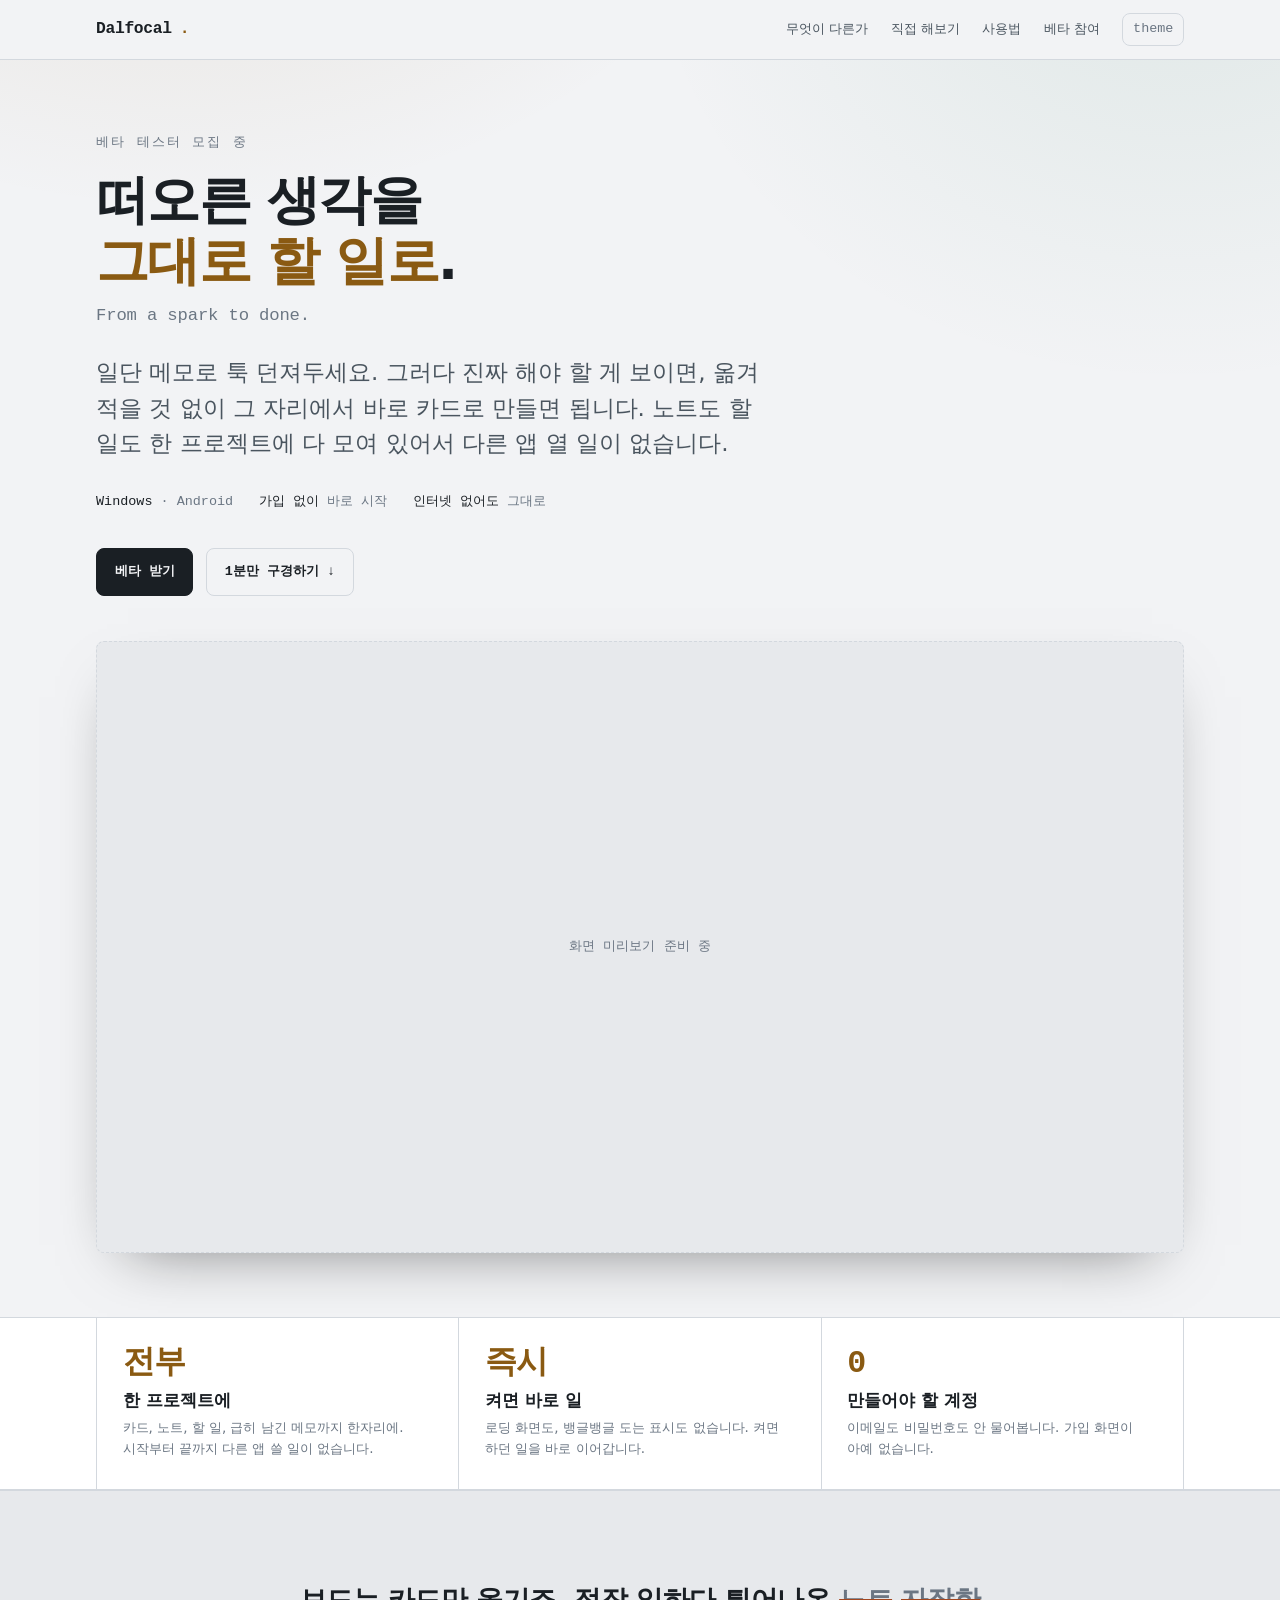
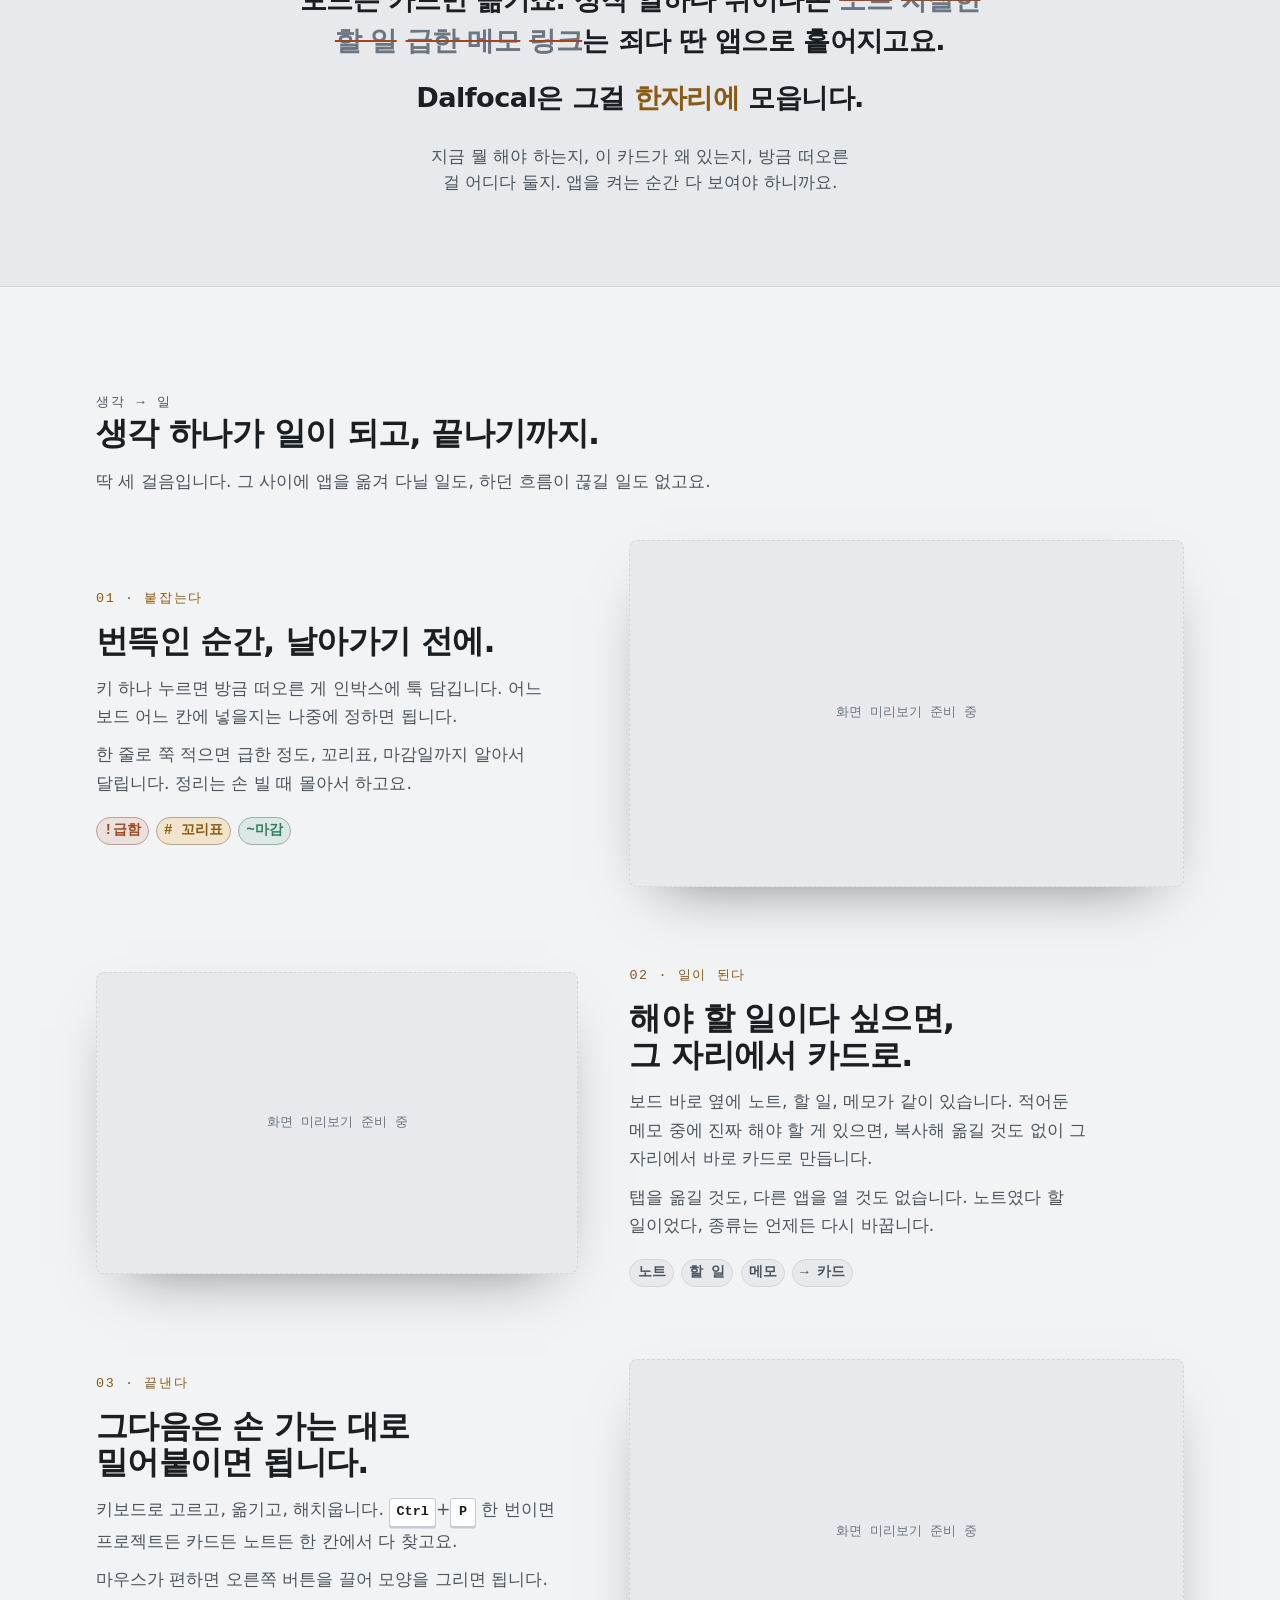
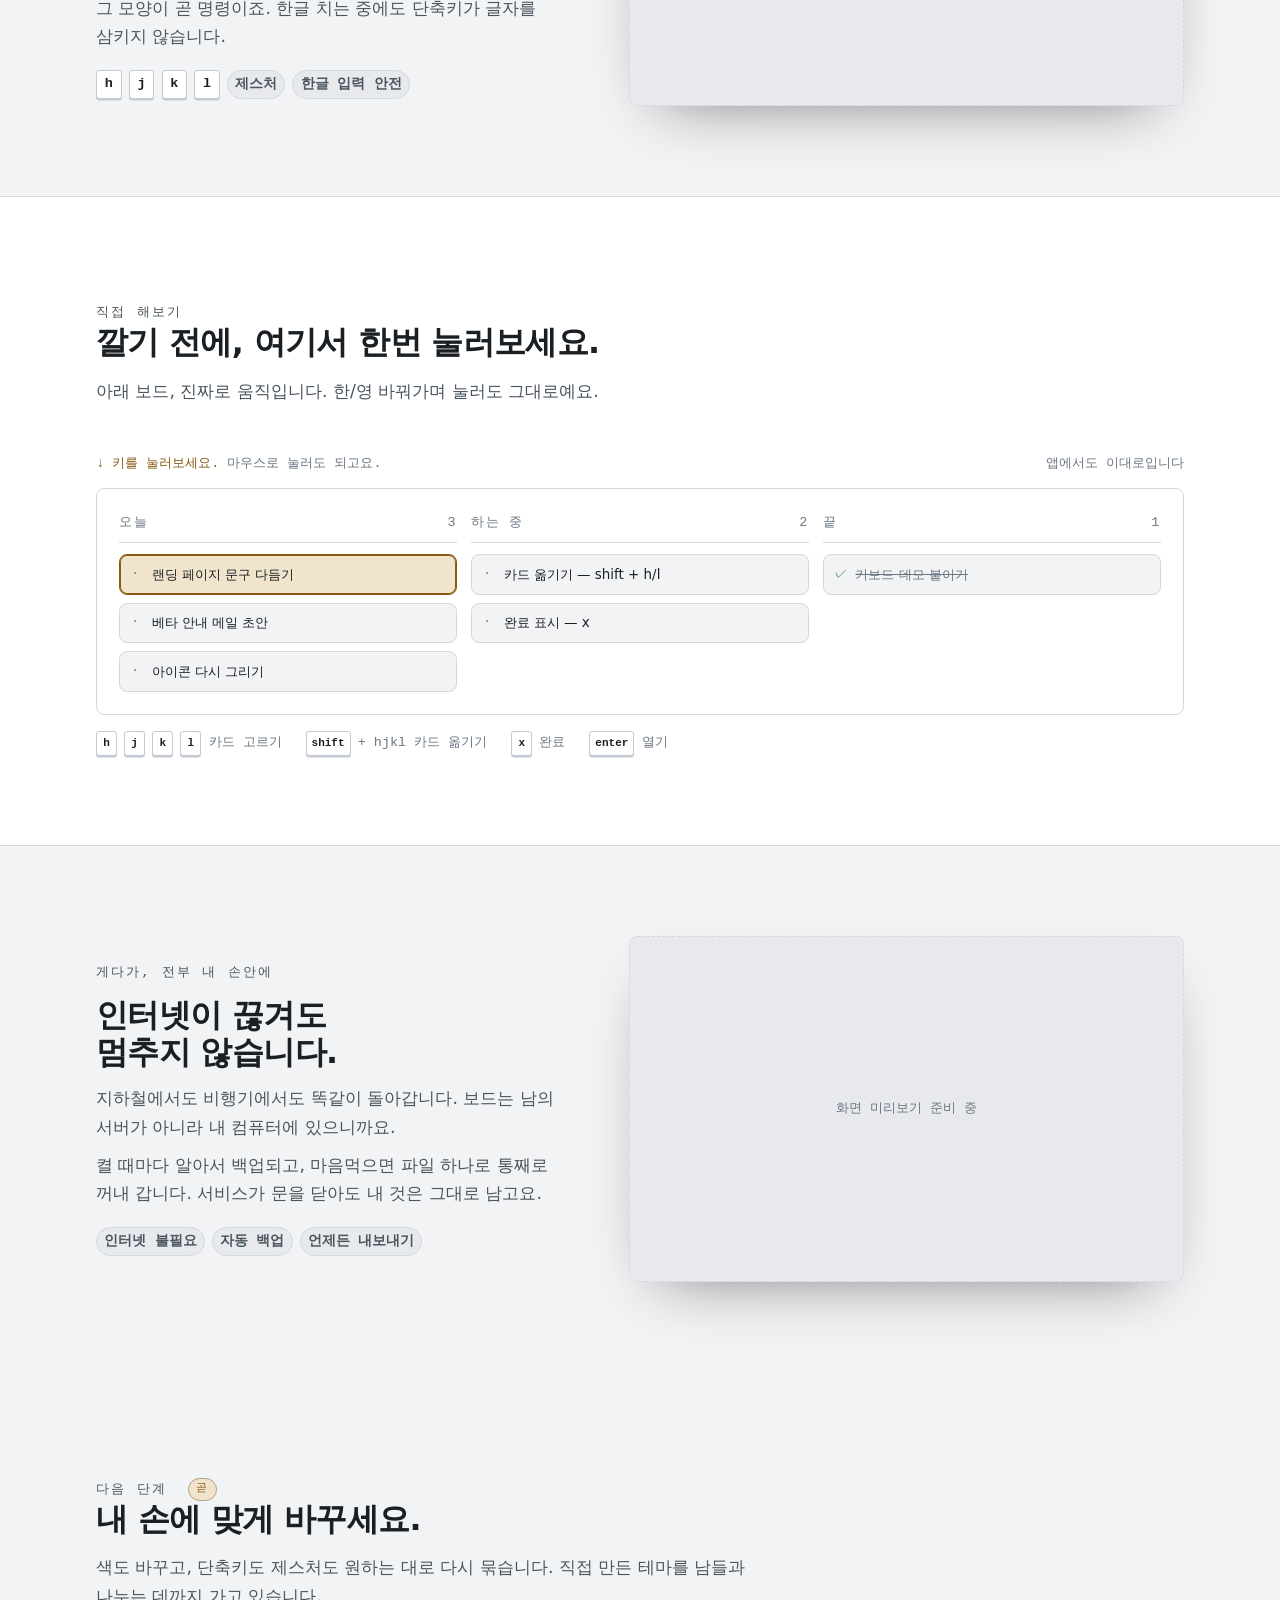
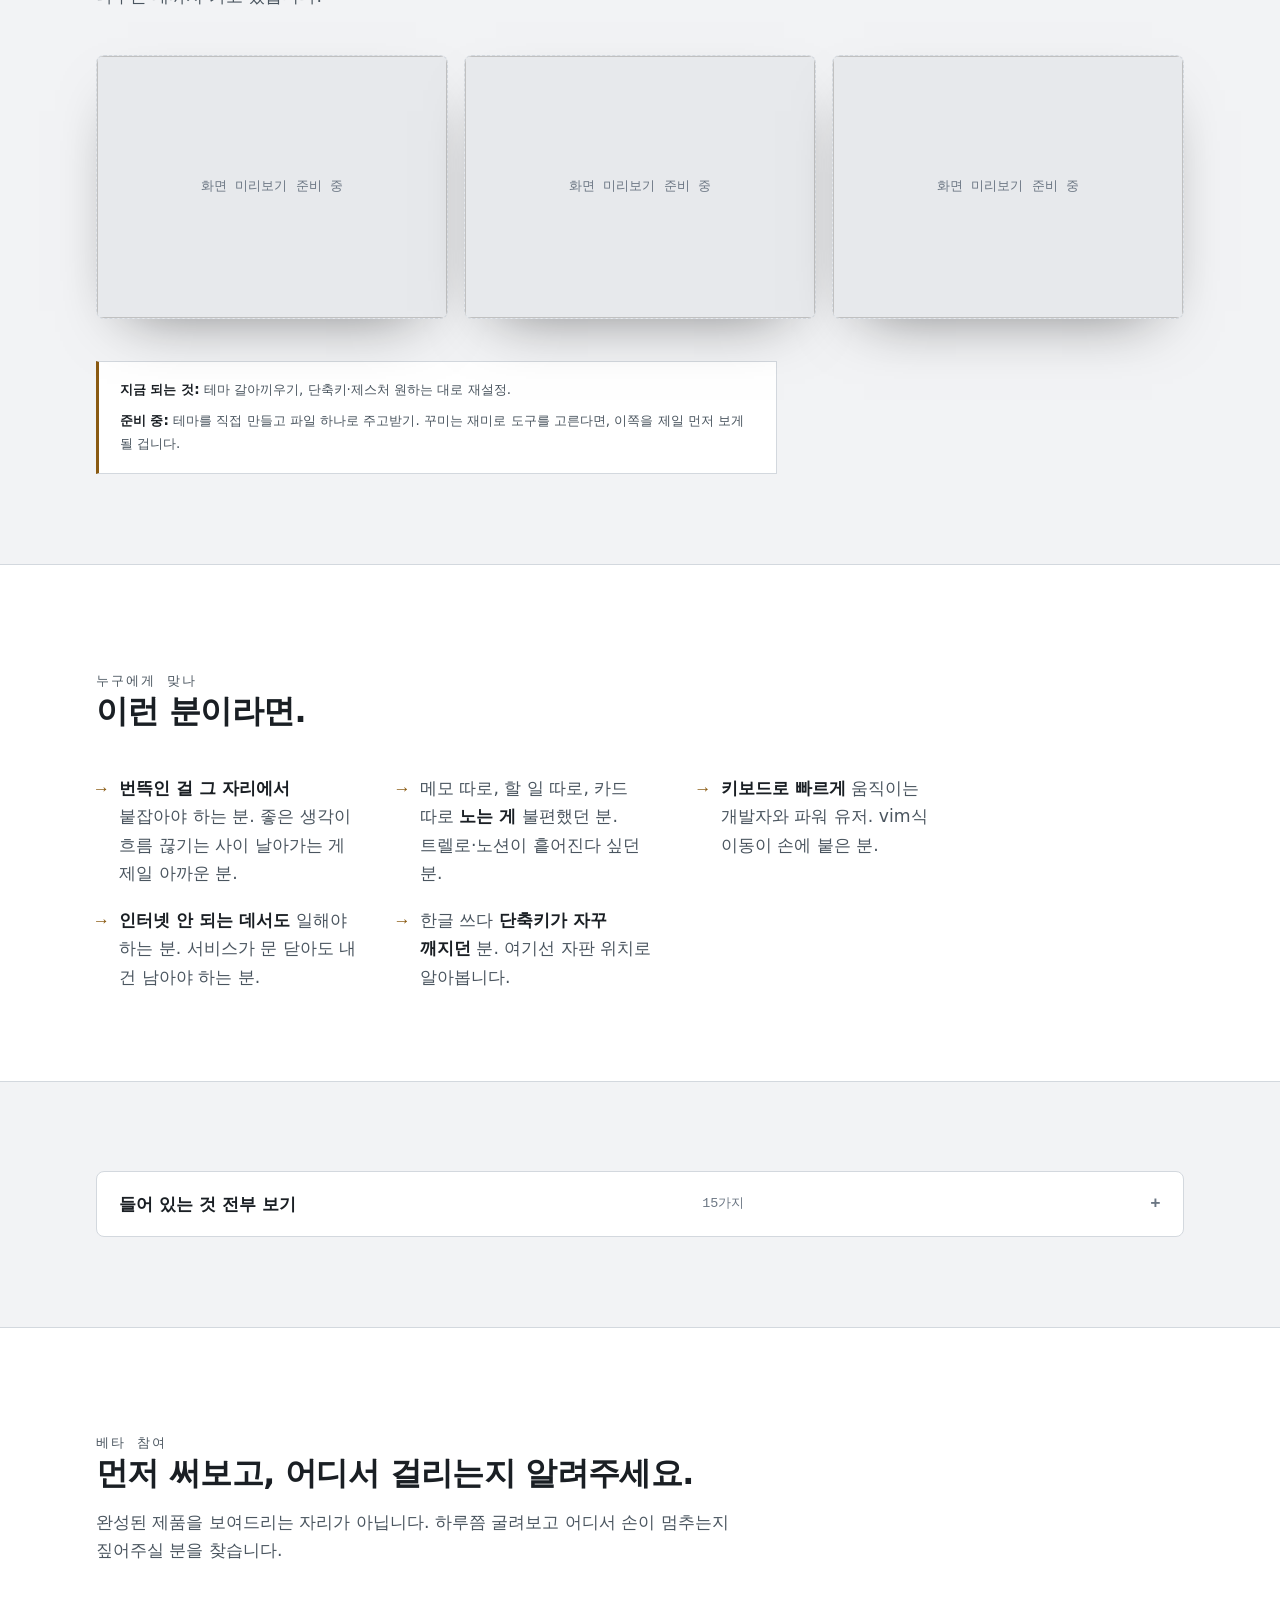
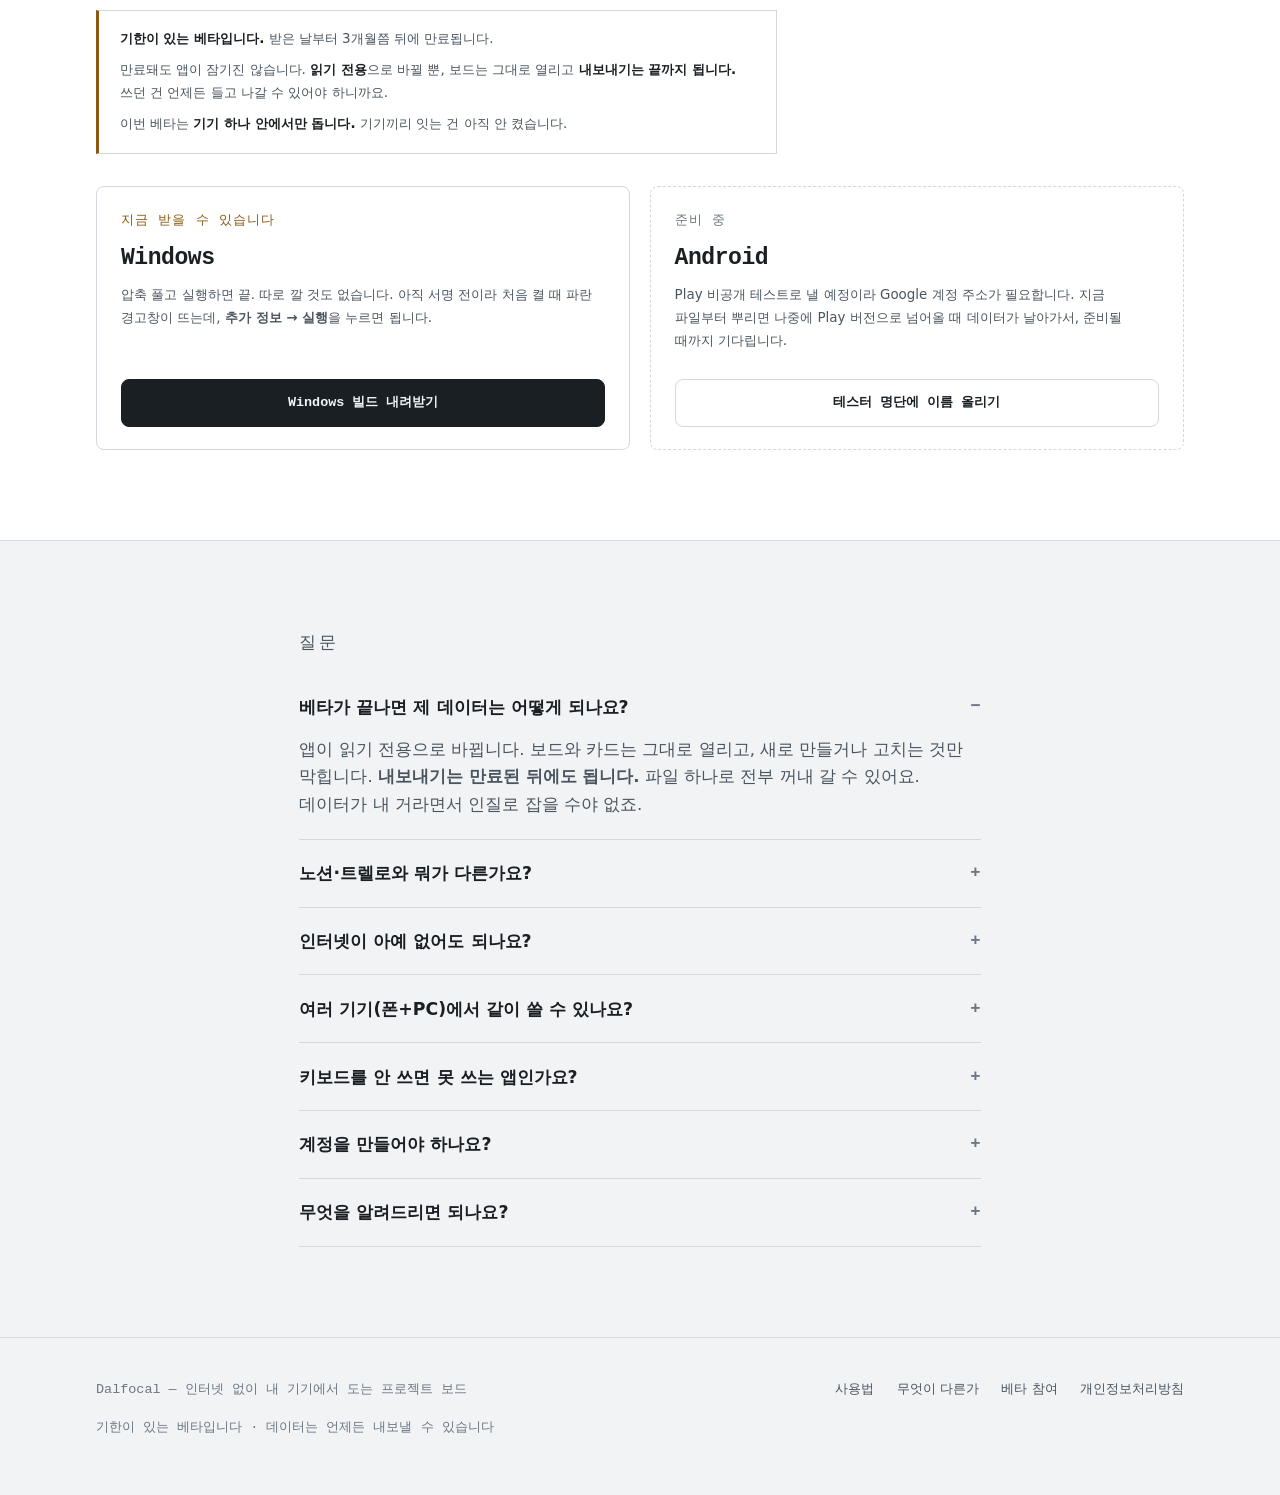
==== commit d2fb1f9f: "Update landing: value-led hero (생각→일), native Korean copy, media-ready layout Rebuilt the landing ar" ====
--- a/index.html
+++ b/index.html
@@ -3,10 +3,10 @@
 <head>
 <meta charset="utf-8">
 <meta name="viewport" content="width=device-width, initial-scale=1">
-<title>Dalfocal — 흩어지지 않는 키보드 칸반</title>
-<meta name="description" content="칸반·노트·할 일·메모·빠른 캡처를 한 프로젝트에. 로컬 퍼스트, 키보드 우선. 로그인도 서버도 없이 동작합니다. 베타 테스터를 모집합니다.">
-<meta property="og:title" content="Dalfocal — 흩어지지 않는 키보드 칸반">
-<meta property="og:description" content="칸반·노트·할 일·메모·빠른 캡처를 한 프로젝트에. 로컬 퍼스트, 키보드 우선. 베타 테스터 모집.">
+<title>Dalfocal — 떠오른 생각을 그대로 할 일로</title>
+<meta name="description" content="일단 메모로 툭 던져두세요. 진짜 해야 할 게 보이면 그 자리에서 바로 카드로 만들면 됩니다. 시작부터 끝까지 한자리에서, 인터넷도 계정도 없이 내 기기 안에서. 베타 테스터를 모집합니다.">
+<meta property="og:title" content="Dalfocal — 떠오른 생각을 그대로 할 일로">
+<meta property="og:description" content="메모로 던져두고, 해야 할 일이면 그 자리에서 카드로. 시작부터 끝까지 한자리에서. 베타 테스터 모집.">
 <meta property="og:type" content="website">
 <link rel="icon" href="data:image/svg+xml,<svg xmlns='http://www.w3.org/2000/svg' viewBox='0 0 100 100'><text y='.9em' font-size='90'>🌘</text></svg>">
 <link rel="stylesheet" href="styles.css">
@@ -17,8 +17,8 @@
   <div class="wrap">
     <a class="wordmark" href="#top">Dalfocal<span>.</span></a>
     <nav>
-      <a href="#why" class="hide-sm">왜 쓰나</a>
-      <a href="#multi" class="hide-sm">여러 프로젝트</a>
+      <a href="#show" class="hide-sm">무엇이 다른가</a>
+      <a href="#try" class="hide-sm">직접 해보기</a>
       <a href="guide.html">사용법</a>
       <a href="#beta">베타 참여</a>
       <button class="theme-btn" id="theme" type="button" aria-label="테마 전환">theme</button>
@@ -28,53 +28,56 @@
 
 <main id="top">
 
+<div class="hero-wash">
 <section class="hero wrap">
-  <p class="eyebrow">local-first workspace · 베타 테스터 모집</p>
-  <h1>일이 <em>흩어지지 않는</em> 키보드 칸반.</h1>
+  <p class="eyebrow">베타 테스터 모집 중</p>
+  <h1>떠오른 생각을 <em>그대로 할 일로</em>.</h1>
+  <p class="hero-en">From a spark to done.</p>
   <p class="lede">
-    카드도, 노트도, 할 일도, 방금 떠오른 메모도 한 프로젝트 안에 있습니다.
-    로그인 없이, 서버 없이, 인터넷 없이 — 전부 당신 기기 안에서 동작합니다.
+    일단 메모로 툭 던져두세요. 그러다 진짜 해야 할 게 보이면, 옮겨 적을 것 없이 그 자리에서 바로 카드로 만들면 됩니다.
+    노트도 할 일도 한 프로젝트에 다 모여 있어서 다른 앱 열 일이 없습니다.
   </p>
 
   <div class="hero-meta">
     <span><b>Windows</b> · Android</span>
-    <span><b>로컬 퍼스트</b> — 계정 불필요</span>
-    <span><b>한글 입력 중에도</b> 단축키 그대로</span>
-  </div>
-
-  <div class="beta">
-    <p><strong>이건 기한이 있는 베타입니다.</strong> 배포일로부터 약 3개월 뒤 만료됩니다.</p>
-    <p>만료되면 앱이 잠기는 게 아니라 <strong>읽기 전용</strong>으로 바뀝니다. 보드는 그대로 열리고,
-      <strong>데이터 내보내기는 끝까지 동작합니다.</strong> 쓰던 걸 들고 나갈 수 있어야 한다고 생각합니다.</p>
-    <p>이번 베타는 <strong>기기 안에서만 동작합니다.</strong> 기기 간 동기화는 아직 켜지 않았습니다.</p>
-  </div>
-
-  <div class="demo-shell">
-    <div class="demo-head">
-      <p><span class="hint">↓ 지금 여기서 눌러보세요.</span> 진짜로 동작합니다.</p>
-      <p>한/영 상태 바꿔도 그대로입니다</p>
-    </div>
-
-    <div class="demo" id="demo" tabindex="0" role="application" aria-label="키보드 조작 데모 보드">
-      <div class="col" data-col="0">
-        <p class="col-title"><span>오늘</span><span data-count="0"></span></p>
-        <ul></ul>
-      </div>
-      <div class="col" data-col="1">
-        <p class="col-title"><span>하는 중</span><span data-count="1"></span></p>
-        <ul></ul>
-      </div>
-      <div class="col" data-col="2">
-        <p class="col-title"><span>끝</span><span data-count="2"></span></p>
-        <ul></ul>
-      </div>
-    </div>
-
-    <div class="legend">
-      <span><span class="cap" data-key="KeyH">h</span><span class="cap" data-key="KeyJ">j</span><span class="cap" data-key="KeyK">k</span><span class="cap" data-key="KeyL">l</span> 카드 고르기</span>
-      <span><span class="cap" data-key="Shift">shift</span> + hjkl 카드 옮기기</span>
-      <span><span class="cap" data-key="KeyX">x</span> 완료</span>
-      <span><span class="cap" data-key="Enter">enter</span> 열기</span>
+    <span><b>가입 없이</b> 바로 시작</span>
+    <span><b>인터넷 없어도</b> 그대로</span>
+  </div>
+
+  <div class="hero-cta">
+    <a class="btn" href="#beta">베타 받기</a>
+    <a class="btn ghost" href="#show">1분만 구경하기 ↓</a>
+  </div>
+
+  <div class="hero-media">
+    <figure class="media wide" style="margin:0">
+      <video muted loop playsinline preload="metadata"
+             aria-label="빈 메모에 한 줄을 적자 그 자리에서 카드로 바뀌고, 보드로 옮겨 완료 칸까지 미는 화면">
+        <!-- 촬영 A: hero.webm / hero.mp4 (docs/landing-redesign-plan.md §6) -->
+      </video>
+      <div class="slot-note"><span>화면 미리보기 준비 중</span></div>
+    </figure>
+  </div>
+</section>
+</div>
+
+<!-- proof: three facts, no jargon -->
+<section class="proof" style="padding-block:0">
+  <div class="wrap">
+    <div class="proof-item">
+      <span class="pv">전부</span>
+      <h3>한 프로젝트에</h3>
+      <p>카드, 노트, 할 일, 급히 남긴 메모까지 한자리에. 시작부터 끝까지 다른 앱 쓸 일이 없습니다.</p>
+    </div>
+    <div class="proof-item">
+      <span class="pv">즉시</span>
+      <h3>켜면 바로 일</h3>
+      <p>로딩 화면도, 뱅글뱅글 도는 표시도 없습니다. 켜면 하던 일을 바로 이어갑니다.</p>
+    </div>
+    <div class="proof-item">
+      <span class="pv">0</span>
+      <h3>만들어야 할 계정</h3>
+      <p>이메일도 비밀번호도 안 물어봅니다. 가입 화면이 아예 없습니다.</p>
     </div>
   </div>
 </section>
@@ -82,386 +85,332 @@
 <!-- problem thesis -->
 <section class="band">
   <div class="wrap">
-    <p>보드는 카드만 옮깁니다. 정작 일하다 나온
-      <span class="strike">노트</span> <span class="strike">작은 할 일</span> <span class="strike">임시 메모</span> <span class="strike">링크</span>는
-      다른 앱으로 흩어지죠.</p>
-    <p style="margin-top:1rem">Dalfocal은 그걸 <span class="keep">한 곳에</span> 모읍니다.</p>
-    <p class="sub">지금 무엇을 해야 하는지, 이 카드의 맥락이 무엇인지, 방금 떠오른 걸 어디에 넣을지 —
-      앱을 열자마자 알 수 있어야 한다고 봤습니다.</p>
-  </div>
-</section>
-
-<!-- reasons -->
-<section id="why" class="wrap">
+    <p>보드는 카드만 옮기죠. 정작 일하다 튀어나온
+      <span class="strike">노트</span> <span class="strike">자잘한 할 일</span> <span class="strike">급한 메모</span> <span class="strike">링크</span>는
+      죄다 딴 앱으로 흩어지고요.</p>
+    <p style="margin-top:1rem">Dalfocal은 그걸 <span class="keep">한자리에</span> 모읍니다.</p>
+    <p class="sub">지금 뭘 해야 하는지, 이 카드가 왜 있는지, 방금 떠오른 걸 어디다 둘지.
+      앱을 켜는 순간 다 보여야 하니까요.</p>
+  </div>
+</section>
+
+<!-- showcase: narrates the hero loop — spark -> card -> done -->
+<section id="show" class="wrap">
   <div class="section-head">
-    <p class="eyebrow">왜 Dalfocal인가</p>
-    <h2>써야 할 이유는 하나가 아닙니다.</h2>
-  </div>
-
-  <div class="reasons">
-    <div class="reason">
-      <span class="rnum">01</span>
-      <h3>한 프로젝트에 전부 있다</h3>
-      <p>보드 옆에 노트·할 일·메모가 같은 프로젝트 안에 있습니다. 탭을 갈아타거나 다른 앱을 열 필요가 없습니다.</p>
-      <p>메모로 적어둔 게 일이 되면 <span class="cap">space</span> 한 번에 카드로 승격됩니다. 종류는 언제든 바뀝니다.</p>
-    </div>
-
-    <div class="reason">
-      <span class="rnum">02</span>
-      <h3>먼저 붙잡고, 나중에 분류</h3>
-      <p><span class="cap">q</span> 한 번이면 떠오른 걸 그냥 인박스에 던집니다. 어느 보드 어느 컬럼인지 지금 정하지 않아도 됩니다.</p>
-      <p>흐름이 끊기지 않습니다. 정리는 손이 빌 때 몰아서 합니다.</p>
-    </div>
-
-    <div class="reason">
-      <span class="rnum">03</span>
-      <h3>생각의 속도로 움직인다</h3>
-      <p><span class="cap">h</span><span class="cap">j</span><span class="cap">k</span><span class="cap">l</span>로 고르고, <span class="cap">shift</span>를 더해 옮기고, <span class="cap">enter</span>로 엽니다.</p>
-      <p><span class="cap">ctrl</span>+<span class="cap">p</span> 하나로 프로젝트·보드·카드·라벨·노트를 전부 찾습니다. 마우스로도 똑같이 됩니다.</p>
-    </div>
-
-    <div class="reason">
-      <span class="rnum">04</span>
-      <h3>카드가 얕지 않다</h3>
-      <p>제목만 있는 카드가 아닙니다. 직접 정의한 속성 필드, 진짜 할 일과 연결된 체크리스트, 첨부, 댓글, 라벨, 마감일.</p>
-      <p>카드 하나가 그 일의 맥락 전부를 담습니다. 자료를 찾으러 밖으로 나갈 일이 줄어듭니다.</p>
-    </div>
-
-    <div class="reason">
-      <span class="rnum">05</span>
-      <h3>상황에 맞는 네 가지 얼굴</h3>
-      <p>같은 카드를 칸반·리스트·캘린더·오늘 일정으로 봅니다. <span class="cap">v</span>로 전환해도 고르고 있던 카드는 그대로입니다.</p>
-      <p>기획할 땐 칸반, 마감을 볼 땐 캘린더, 하루를 굴릴 땐 오늘 일정.</p>
-    </div>
-
-    <div class="reason">
-      <span class="rnum">06</span>
-      <h3>당신 기기 안에서 끝난다</h3>
-      <p>계정도, 서버도, 네트워크도 필요 없습니다. 비행기 안에서도 전부 동작합니다. 데이터는 당신 것입니다.</p>
-      <p>앱을 켤 때마다 자동으로 백업되고 최근 10개가 남습니다. 언제든 파일 하나로 내보냅니다.</p>
-    </div>
-  </div>
-</section>
-
-<!-- quick capture syntax showcase -->
+    <p class="eyebrow">생각 → 일</p>
+    <h2>생각 하나가 일이 되고, 끝나기까지.</h2>
+    <p>딱 세 걸음입니다. 그 사이에 앱을 옮겨 다닐 일도, 하던 흐름이 끊길 일도 없고요.</p>
+  </div>
+
+  <div class="show">
+
+    <div class="show-row">
+      <div class="show-copy">
+        <span class="rnum">01 · 붙잡는다</span>
+        <h3>번뜩인 순간, 날아가기 전에.</h3>
+        <p>키 하나 누르면 방금 떠오른 게 인박스에 툭 담깁니다. 어느 보드 어느 칸에 넣을지는 나중에 정하면 됩니다.</p>
+        <p>한 줄로 쭉 적으면 급한 정도, 꼬리표, 마감일까지 알아서 달립니다. 정리는 손 빌 때 몰아서 하고요.</p>
+        <div class="show-tags">
+          <span class="chip prio">!급함</span><span class="chip label"># 꼬리표</span><span class="chip due">~마감</span>
+        </div>
+      </div>
+      <figure class="media" style="margin:0">
+        <video muted loop playsinline preload="none"
+               aria-label="키 하나로 빠른 입력창을 열고 한 줄을 치자 우선순위와 꼬리표와 마감일이 붙은 카드가 만들어지는 화면">
+          <!-- 촬영 C: capture.webm / capture.mp4 -->
+        </video>
+        <div class="slot-note"><span>화면 미리보기 준비 중</span></div>
+      </figure>
+    </div>
+
+    <div class="show-row">
+      <div class="show-copy">
+        <span class="rnum">02 · 일이 된다</span>
+        <h3>해야 할 일이다 싶으면, 그 자리에서 카드로.</h3>
+        <p>보드 바로 옆에 노트, 할 일, 메모가 같이 있습니다. 적어둔 메모 중에 진짜 해야 할 게 있으면,
+          복사해 옮길 것도 없이 그 자리에서 바로 카드로 만듭니다.</p>
+        <p>탭을 옮길 것도, 다른 앱을 열 것도 없습니다. 노트였다 할 일이었다, 종류는 언제든 다시 바꿉니다.</p>
+        <div class="show-tags">
+          <span class="chip">노트</span><span class="chip">할 일</span><span class="chip">메모</span><span class="chip">→ 카드</span>
+        </div>
+      </div>
+      <figure class="media" style="margin:0">
+        <video muted loop playsinline preload="none"
+               aria-label="보드 옆 패널에서 노트, 할 일, 메모 탭을 오가다가 메모 하나를 카드로 바꾸는 화면">
+          <!-- 촬영 B: hub.webm / hub.mp4 -->
+        </video>
+        <div class="slot-note"><span>화면 미리보기 준비 중</span></div>
+      </figure>
+    </div>
+
+    <div class="show-row">
+      <div class="show-copy">
+        <span class="rnum">03 · 끝낸다</span>
+        <h3>그다음은 손 가는 대로 밀어붙이면 됩니다.</h3>
+        <p>키보드로 고르고, 옮기고, 해치웁니다. <span class="cap">Ctrl</span>+<span class="cap">P</span> 한 번이면
+          프로젝트든 카드든 노트든 한 칸에서 다 찾고요.</p>
+        <p>마우스가 편하면 오른쪽 버튼을 끌어 모양을 그리면 됩니다. 그 모양이 곧 명령이죠.
+          한글 치는 중에도 단축키가 글자를 삼키지 않습니다.</p>
+        <div class="show-tags">
+          <span class="cap">h</span><span class="cap">j</span><span class="cap">k</span><span class="cap">l</span>
+          <span class="chip">제스처</span><span class="chip">한글 입력 안전</span>
+        </div>
+      </div>
+      <figure class="media" style="margin:0">
+        <video muted loop playsinline preload="none"
+               aria-label="키보드로 카드를 고르고 옮기고, 명령 창으로 점프하고, 마우스 오른쪽 버튼을 끌어 제스처를 그리는 화면">
+          <!-- 촬영 D: speed.webm / speed.mp4 -->
+        </video>
+        <div class="slot-note"><span>화면 미리보기 준비 중</span></div>
+      </figure>
+    </div>
+
+  </div>
+</section>
+
+<!-- interactive demo: the strongest asset on the page -->
+<section id="try" class="alt">
+  <div class="wrap">
+    <div class="section-head">
+      <p class="eyebrow">직접 해보기</p>
+      <h2>깔기 전에, 여기서 한번 눌러보세요.</h2>
+      <p>아래 보드, 진짜로 움직입니다. 한/영 바꿔가며 눌러도 그대로예요.</p>
+    </div>
+
+    <div class="demo-shell">
+      <div class="demo-head">
+        <p><span class="hint">↓ 키를 눌러보세요.</span> 마우스로 눌러도 되고요.</p>
+        <p>앱에서도 이대로입니다</p>
+      </div>
+
+      <div class="demo" id="demo" tabindex="0" role="application" aria-label="키보드 조작 데모 보드">
+        <div class="col" data-col="0">
+          <p class="col-title"><span>오늘</span><span data-count="0"></span></p>
+          <ul></ul>
+        </div>
+        <div class="col" data-col="1">
+          <p class="col-title"><span>하는 중</span><span data-count="1"></span></p>
+          <ul></ul>
+        </div>
+        <div class="col" data-col="2">
+          <p class="col-title"><span>끝</span><span data-count="2"></span></p>
+          <ul></ul>
+        </div>
+      </div>
+
+      <div class="legend">
+        <span><span class="cap" data-key="KeyH">h</span><span class="cap" data-key="KeyJ">j</span><span class="cap" data-key="KeyK">k</span><span class="cap" data-key="KeyL">l</span> 카드 고르기</span>
+        <span><span class="cap" data-key="Shift">shift</span> + hjkl 카드 옮기기</span>
+        <span><span class="cap" data-key="KeyX">x</span> 완료</span>
+        <span><span class="cap" data-key="Enter">enter</span> 열기</span>
+      </div>
+    </div>
+  </div>
+</section>
+
+<!-- reassurance: reason not to object, kept below the loop -->
+<section class="wrap">
+  <div class="show">
+    <div class="show-row">
+      <div class="show-copy">
+        <p class="eyebrow">게다가, 전부 내 손안에</p>
+        <h3>인터넷이 끊겨도 멈추지 않습니다.</h3>
+        <p>지하철에서도 비행기에서도 똑같이 돌아갑니다. 보드는 남의 서버가 아니라 내 컴퓨터에 있으니까요.</p>
+        <p>켤 때마다 알아서 백업되고, 마음먹으면 파일 하나로 통째로 꺼내 갑니다. 서비스가 문을 닫아도 내 것은 그대로 남고요.</p>
+        <div class="show-tags">
+          <span class="chip">인터넷 불필요</span><span class="chip">자동 백업</span><span class="chip">언제든 내보내기</span>
+        </div>
+      </div>
+      <figure class="media" style="margin:0">
+        <video muted loop playsinline preload="none"
+               aria-label="와이파이를 끈 상태에서 카드를 만들고 옮기고 노트를 쓰는데 아무 문제가 없는 화면">
+          <!-- 촬영 E: offline.webm / offline.mp4 -->
+        </video>
+        <div class="slot-note"><span>화면 미리보기 준비 중</span></div>
+      </figure>
+    </div>
+  </div>
+</section>
+
+<!-- customization teaser -->
+<section id="skin" class="wrap">
+  <div class="section-head">
+    <p class="eyebrow">다음 단계 <span class="soon-tag">곧</span></p>
+    <h2>내 손에 맞게 바꾸세요.</h2>
+    <p>색도 바꾸고, 단축키도 제스처도 원하는 대로 다시 묶습니다.
+      직접 만든 테마를 남들과 나누는 데까지 가고 있습니다.</p>
+  </div>
+
+  <div class="themes-strip">
+    <figure class="media" style="margin:0">
+      <img alt="">
+      <div class="slot-note"><span>화면 미리보기 준비 중</span></div>
+    </figure>
+    <figure class="media" style="margin:0">
+      <img alt="">
+      <div class="slot-note"><span>화면 미리보기 준비 중</span></div>
+    </figure>
+    <figure class="media" style="margin:0">
+      <img alt="">
+      <div class="slot-note"><span>화면 미리보기 준비 중</span></div>
+    </figure>
+  </div>
+
+  <div class="beta">
+    <p><strong>지금 되는 것:</strong> 테마 갈아끼우기, 단축키·제스처 원하는 대로 재설정.</p>
+    <p><strong>준비 중:</strong> 테마를 직접 만들고 파일 하나로 주고받기.
+      꾸미는 재미로 도구를 고른다면, 이쪽을 제일 먼저 보게 될 겁니다.</p>
+  </div>
+</section>
+
+<!-- who -->
 <section class="alt">
   <div class="wrap">
     <div class="section-head">
-      <p class="eyebrow">보여드리죠</p>
-      <h2>한 줄로 치면, 카드가 알아서 채워집니다.</h2>
-      <p>빠른 추가 입력창에서 제목을 치면서 우선순위·라벨·담당자·마감을 같이 적을 수 있습니다.</p>
-    </div>
-
-    <div class="syntax">
-      <div class="typed">로그인 버그 고치기 <span class="tok-prio">!high</span> <span class="tok-label">#bug</span> <span class="tok-at">@ay</span> <span class="tok-due">~7/12</span></div>
-      <div class="arrow" aria-hidden="true">↓</div>
-      <div class="result">
-        <div class="r-title">로그인 버그 고치기</div>
-        <div class="r-chips">
-          <span class="chip prio">우선순위 · 높음</span>
-          <span class="chip label"># bug</span>
-          <span class="chip">@ ay</span>
-          <span class="chip due">마감 7/12</span>
-        </div>
-      </div>
-    </div>
-  </div>
-</section>
-
-<!-- workflow / a day -->
-<section id="flow" class="wrap">
-  <div class="section-head">
-    <p class="eyebrow">하루가 이렇게 흐릅니다</p>
-    <h2>잡아두고, 정리하고, 밀고, 돌아본다.</h2>
-  </div>
-
-  <div class="steps">
-    <div class="step">
-      <h3>아침엔 그냥 던진다</h3>
-      <p>회의 중 나온 할 일도, 읽어야 할 링크도, 문득 떠오른 아이디어도 <span class="cap">q</span>로 인박스에 넣습니다. 지금은 분류하지 않습니다.</p>
-    </div>
-    <div class="step">
-      <h3>손이 빌 때 정리한다</h3>
-      <p>인박스를 열어 각 항목을 카드로, 노트로, 할 일로 보냅니다. 30초면 책상이 깨끗해집니다.</p>
-    </div>
-    <div class="step">
-      <h3>키보드로 밀어붙인다</h3>
-      <p>보드에서 <span class="cap">shift</span>+<span class="cap">h</span><span class="cap">l</span>로 카드를 옮기며 진행합니다. 카드를 열어 체크리스트를 채우고 마감을 답니다.</p>
-    </div>
-    <div class="step">
-      <h3>저녁엔 돌아본다</h3>
-      <p><span class="cap">v</span>로 오늘 일정 보기를 열어 남은 걸 확인합니다. 내일로 넘길 건 넘기고, 끝낸 건 <span class="cap">x</span>로 지웁니다.</p>
-    </div>
-  </div>
-</section>
-
-<!-- command palette + who, two column feel -->
-<section class="alt">
+      <p class="eyebrow">누구에게 맞나</p>
+      <h2>이런 분이라면.</h2>
+    </div>
+    <ul class="who">
+      <li><span><b>번뜩인 걸 그 자리에서</b> 붙잡아야 하는 분. 좋은 생각이 흐름 끊기는 사이 날아가는 게 제일 아까운 분.</span></li>
+      <li><span>메모 따로, 할 일 따로, 카드 따로 <b>노는 게</b> 불편했던 분. 트렐로·노션이 흩어진다 싶던 분.</span></li>
+      <li><span><b>키보드로 빠르게</b> 움직이는 개발자와 파워 유저. vim식 이동이 손에 붙은 분.</span></li>
+      <li><span><b>인터넷 안 되는 데서도</b> 일해야 하는 분. 서비스가 문 닫아도 내 건 남아야 하는 분.</span></li>
+      <li><span>한글 쓰다 <b>단축키가 자꾸 깨지던</b> 분. 여기선 자판 위치로 알아봅니다.</span></li>
+    </ul>
+  </div>
+</section>
+
+<!-- inventory, folded -->
+<section class="wrap">
+  <details class="fold">
+    <summary>들어 있는 것 전부 보기 <small>15가지</small></summary>
+    <div class="fold-body">
+      <ul class="feature-list">
+        <li><b>보기 4종</b><span>칸반 · 리스트 · 캘린더 · 오늘 일정. 바꿔도 고른 카드는 그대로</span></li>
+        <li><b>카드 상세</b><span>속성 · 체크리스트 · 첨부 · 댓글 · 꼬리표 · 급한 정도 · 마감일</span></li>
+        <li><b>속성 필드</b><span>프로젝트마다 직접 정의. 텍스트 · 선택 · 날짜 · 숫자 · 링크</span></li>
+        <li><b>체크리스트</b><span>목록이 아니라 진짜 할 일. 프로젝트 할 일 목록과 연결됩니다</span></li>
+        <li><b>노트 패널</b><span>프로젝트마다 노트 · 할 일 · 메모. 종류는 언제든 바뀝니다</span></li>
+        <li><b>전역 노트</b><span>어느 프로젝트에도 매이지 않는 메모장</span></li>
+        <li><b>빠른 캡처</b><span>인박스에 던져두고 나중에 제자리로</span></li>
+        <li><b>한 칸에서 다 찾기</b><span>검색과 실행이 한자리에. 기호로 대상을 좁힙니다</span></li>
+        <li><b>템플릿 20종+</b><span>보드를 만들 때 칸 · 꼬리표 · 필드 · 샘플 카드가 함께</span></li>
+        <li><b>제스처</b><span>오른쪽 버튼 드래그, 모바일은 두 손가락. 모양을 그려 실행</span></li>
+        <li><b>카드 이동</b><span>프로젝트 · 보드 · 칸까지 골라 다른 곳으로 통째로 옮깁니다</span></li>
+        <li><b>카드 링크</b><span>카드마다 고유 링크. 어디에 붙여두든 눌러서 돌아옵니다</span></li>
+        <li><b>창 여러 개</b><span>프로젝트마다 창 하나씩. 모두 같은 내용을 봅니다</span></li>
+        <li><b>백업</b><span>자동 백업 10개 보관 + 파일 하나로 내보내기/가져오기</span></li>
+        <li><b>단축키 재설정</b><span>주요 키를 원하는 대로. 제스처도 마찬가지</span></li>
+      </ul>
+      <div class="center-cta" style="margin-top:2rem">
+        <a class="btn ghost" href="guide.html">전체 사용법 문서 보기 →</a>
+      </div>
+    </div>
+  </details>
+</section>
+
+<!-- beta -->
+<section id="beta" class="alt">
   <div class="wrap">
     <div class="section-head">
-      <p class="eyebrow">뭐든 한곳에서</p>
-      <h2>기억하지 말고, 불러내세요.</h2>
-      <p>메뉴를 뒤질 필요가 없습니다. <span class="cap">ctrl</span>+<span class="cap">p</span>로 명령 팔레트를 열고,
-        기호로 대상을 좁힙니다. 검색과 실행이 한 자리에 있습니다.</p>
-    </div>
-
-    <div class="palette" aria-hidden="true">
-      <div class="pinput"><span class="sig">@</span><span>로그인</span><span class="cursor"></span></div>
-      <div class="prow on"><span class="psig">@</span><span>로그인 버그 고치기 — 하는 중</span></div>
-      <div class="prow"><span class="psig">@</span><span>로그인 화면 리디자인 — 오늘</span></div>
-      <div class="prow"><span class="psig">/</span><span>OAuth 흐름 정리 노트</span></div>
-      <div class="prow"><span class="psig">&gt;</span><span>카드 링크 복사</span></div>
-    </div>
-
-    <p style="margin-top:1.2rem; color:var(--muted); font-family:var(--mono); font-size:var(--step--1)">
-      <span class="chip">&gt; 명령</span>
-      <span class="chip">@ 카드</span>
-      <span class="chip"># 라벨</span>
-      <span class="chip">/ 노트</span>
-      <span class="chip">! 우선순위</span>
-    </p>
-  </div>
-</section>
-
-<!-- who -->
-<section class="wrap">
-  <div class="section-head">
-    <p class="eyebrow">누구에게 맞나</p>
-    <h2>이런 분이라면.</h2>
-  </div>
-  <ul class="who">
-    <li><span><b>키보드로 빠르게 움직이는</b> 개발자와 파워 유저. vim식 이동이 손에 붙어 있는 분.</span></li>
-    <li><span>트렐로·노션이 <b>무겁거나 흩어진다</b>고 느낀 분. 카드와 메모가 따로 노는 게 불편했던 분.</span></li>
-    <li><span><b>내 데이터를 내가</b> 갖고 싶은 분. 로컬 퍼스트, 언제든 내보내기.</span></li>
-    <li><span>한글 환경에서 <b>단축키가 자꾸 깨지던</b> 분. 여기선 자판 위치로 인식합니다.</span></li>
-    <li><span><b>빠른 캡처</b>가 필요한 분. 떠오른 걸 흐름 안 끊고 잡아두고 싶은 분.</span></li>
-    <li><span>개발 프로젝트를 <b>보드로 관리</b>하는 분. 보드를 브랜치에, 카드를 이슈에 (Gitea).</span></li>
-  </ul>
-</section>
-
-<!-- multi-instance: works today -->
-<section id="multi" class="alt">
-  <div class="wrap">
-    <div class="section-head">
-      <p class="eyebrow">지금 바로 되는 활용법</p>
-      <h2>프로젝트마다 창 하나. 가상 데스크톱을 꽉 채우세요.</h2>
-      <p>Dalfocal은 인스턴스를 여러 개 띄울 수 있습니다. 가상 데스크톱마다 프로젝트를 하나씩
-        올려두고 데스크톱을 넘나들며 작업하세요. 여러 프로젝트를 한 번에 굴리는 가장 빠른 방법입니다.</p>
-    </div>
-
-    <figure class="shot">
-      <div class="shot-ph">여기에 실제 화면 캡처가 들어갑니다
-        <small>가상 데스크톱 3개 · 각각 다른 프로젝트가 전체 화면으로</small></div>
-      <figcaption>가상 데스크톱마다 Dalfocal 인스턴스 하나, 프로젝트 하나</figcaption>
-    </figure>
-
-    <div class="reasons">
-      <div class="reason">
-        <span class="rnum">한 데이터, 여러 창</span>
-        <h3>창은 여럿, 데이터는 하나</h3>
-        <p>모든 창이 같은 로컬 데이터를 봅니다. 한 창에서 카드를 옮기거나 노트를 고치면
-          다른 창에도 곧 반영됩니다.</p>
-        <p>서버도, 동기화도, 계정도 필요 없습니다. 지금 당장 되는 이야기입니다.</p>
-      </div>
-
-      <div class="reason">
-        <span class="rnum">windows 팁</span>
-        <h3>데스크톱을 넘나들며</h3>
-        <p><span class="cap">Win</span>+<span class="cap">Ctrl</span>+<span class="cap">D</span>로 새 가상 데스크톱을 만들고,
-          <span class="cap">Win</span>+<span class="cap">Ctrl</span>+<span class="cap">←</span><span class="cap">→</span>로 오갑니다.</p>
-        <p>데스크톱마다 다른 프로젝트가 전체 화면으로 기다립니다. 회사 일, 사이드 프로젝트, 개인 할 일을
-          한 손짓에 오갑니다.</p>
-      </div>
-    </div>
-  </div>
-</section>
-
-<!-- vision: multi-device + MCP (needs sync) -->
-<section id="together" class="wrap">
-  <div class="section-head">
-    <p class="eyebrow">다음 단계 · 동기화가 열리면 <span class="soon-tag">곧</span></p>
-    <h2>기기를 넘어서, AI까지 같은 보드에.</h2>
-    <p>Dalfocal의 모든 변경은 추가만 되는 로그에 쌓입니다. 동기화가 열리면
-      폰과 PC가, 그리고 AI까지 같은 보드에 동시에 붙습니다.</p>
-  </div>
-
-  <div class="mesh" aria-hidden="true">
-    <div class="mesh-nodes">
-      <div class="node">데스크탑<small>책상에서</small></div>
-      <div class="node">모바일<small>이동 중에</small></div>
-      <div class="node">AI · MCP<small>Claude 등</small></div>
-    </div>
-    <div class="mesh-arrow">↓</div>
-    <div class="log-bar">추가만 되는 변경 로그</div>
-    <div class="mesh-arrow">↓</div>
-    <p class="mesh-cap">모든 기기에 실시간으로 반영</p>
-  </div>
-
-  <div class="reasons">
-    <div class="reason">
-      <span class="rnum">멀티 디바이스</span>
-      <h3>폰에서 잡고, PC에서 정리</h3>
-      <p>이동 중엔 폰으로 빠르게 캡처하고, 책상에선 PC로 정리합니다.
-        인스턴스마다 고유 ID를 달고 있어 여러 기기가 동시에 밀어도 충돌 없이 섞입니다.</p>
-    </div>
-
-    <div class="reason">
-      <span class="rnum">MCP</span>
-      <h3>AI가 같은 보드에서 함께 일한다</h3>
-      <p>Claude 데스크탑·CLI 같은 MCP 지원 도구를 연결하면, AI가 프로젝트·보드·카드·노트를
-        직접 만들고 읽고 정리합니다.</p>
-      <p>"이번 주 안 끝난 카드 다음 주로 넘겨줘" 한마디로 보드가 정리됩니다.
-        30개가 넘는 작업 도구가 열려 있습니다.</p>
-    </div>
-  </div>
-
-  <div class="beta" style="margin-top:2.4rem">
-    <p>이 둘은 <strong>동기화 서버 위에서</strong> 동작합니다. 로컬 전용인 이번 베타에서는 아직 꺼져 있고,
-      동기화가 준비되면 함께 열립니다. <strong>지금 들어오시면 이 방향을 가장 먼저 보게 됩니다.</strong></p>
-  </div>
-</section>
-
-<!-- features -->
-<section class="alt">
-  <div class="wrap">
-    <div class="section-head">
-      <p class="eyebrow">들어 있는 것</p>
-      <h2>칸반 한 장이 아니라, 하루치 작업 공간.</h2>
-    </div>
-
-    <ul class="feature-list">
-      <li><b>보기 4종</b><span>칸반 · 리스트 · 캘린더 · 오늘 일정. 바꿔도 고른 카드는 그대로</span></li>
-      <li><b>카드 상세</b><span>속성 · 체크리스트 · 첨부 · 댓글 · 라벨 · 우선순위 · 마감일</span></li>
-      <li><b>속성 필드</b><span>프로젝트마다 직접 정의. 텍스트 · 선택 · 날짜 · 숫자 · 링크</span></li>
-      <li><b>체크리스트</b><span>목록이 아니라 진짜 할 일. 프로젝트 할 일 목록과 연결됩니다</span></li>
-      <li><b>노트 패널</b><span>프로젝트마다 노트 · 할 일 · 메모. 종류는 언제든 바뀝니다</span></li>
-      <li><b>전역 노트</b><span>어느 프로젝트에도 매이지 않는 메모장</span></li>
-      <li><b>빠른 캡처</b><span>인박스에 던져두고 나중에 라우팅</span></li>
-      <li><b>명령 팔레트</b><span>검색과 실행이 한곳에. 기호로 대상을 좁힙니다</span></li>
-      <li><b>템플릿 20종+</b><span>보드를 만들 때 컬럼 · 라벨 · 필드 · 샘플 카드가 함께</span></li>
-      <li><b>제스처</b><span>오른쪽 버튼 드래그, 모바일은 두 손가락. 모양을 그려 실행</span></li>
-      <li><b>카드 이동</b><span>상세에서 프로젝트 · 보드 · 컬럼까지 골라 다른 곳으로 통째로 옮깁니다</span></li>
-      <li><b>카드 링크</b><span>카드마다 고유 링크. 어디에 붙여두든 눌러서 돌아옵니다</span></li>
-      <li><b>백업</b><span>자동 백업 10개 보관 + 파일 하나로 내보내기/가져오기</span></li>
-      <li><b>단축키 재설정</b><span>주요 키를 원하는 대로. 제스처도 마찬가지</span></li>
-      <li><b>Git 연동</b><span>개발 프로젝트라면 보드를 브랜치에, 카드를 이슈에 (Gitea)</span></li>
-    </ul>
-
-    <div class="center-cta">
-      <a class="btn ghost" href="guide.html">전체 사용법 문서 보기 →</a>
-    </div>
-  </div>
-</section>
-
-<!-- beta -->
-<section id="beta" class="wrap">
-  <div class="section-head">
-    <p class="eyebrow">베타 참여</p>
-    <h2>먼저 써보고, 부서지는 곳을 알려주세요.</h2>
-    <p>완성된 제품을 보여드리는 자리가 아닙니다. 키보드로 하루를 굴려보고
-      어디서 손이 멈추는지 말해주실 분을 찾습니다.</p>
-  </div>
-
-  <div class="platforms">
-    <div class="plat">
-      <p class="status">지금 받을 수 있습니다</p>
-      <h3>Windows</h3>
-      <p>압축을 풀고 실행하면 끝입니다. 설치 프로그램은 없습니다.
-        서명되지 않은 실행 파일이라 처음 켤 때 SmartScreen 경고가 뜹니다 —
-        <b>추가 정보 → 실행</b>을 누르면 됩니다.</p>
-      <div class="spacer"></div>
-      <a class="btn" href="#" data-cta="windows">Windows 빌드 내려받기</a>
-    </div>
-
-    <div class="plat soon">
-      <p class="status">준비 중</p>
-      <h3>Android</h3>
-      <p>Play 비공개 테스트로 배포할 예정이라 Google 계정 주소가 필요합니다.
-        지금 파일을 뿌리면 나중에 Play 버전으로 넘어올 때 데이터를 잃게 되어,
-        준비가 끝날 때까지 기다립니다.</p>
-      <div class="spacer"></div>
-      <a class="btn ghost" href="#" data-cta="android">테스터 명단에 이름 올리기</a>
+      <p class="eyebrow">베타 참여</p>
+      <h2>먼저 써보고, 어디서 걸리는지 알려주세요.</h2>
+      <p>완성된 제품을 보여드리는 자리가 아닙니다. 하루쯤 굴려보고
+        어디서 손이 멈추는지 짚어주실 분을 찾습니다.</p>
+    </div>
+
+    <div class="beta" style="margin:0 0 2rem">
+      <p><strong>기한이 있는 베타입니다.</strong> 받은 날부터 3개월쯤 뒤에 만료됩니다.</p>
+      <p>만료돼도 앱이 잠기진 않습니다. <strong>읽기 전용</strong>으로 바뀔 뿐, 보드는 그대로 열리고
+        <strong>내보내기는 끝까지 됩니다.</strong> 쓰던 건 언제든 들고 나갈 수 있어야 하니까요.</p>
+      <p>이번 베타는 <strong>기기 하나 안에서만 돕니다.</strong> 기기끼리 잇는 건 아직 안 켰습니다.</p>
+    </div>
+
+    <div class="platforms">
+      <div class="plat">
+        <p class="status">지금 받을 수 있습니다</p>
+        <h3>Windows</h3>
+        <p>압축 풀고 실행하면 끝. 따로 깔 것도 없습니다.
+          아직 서명 전이라 처음 켤 때 파란 경고창이 뜨는데,
+          <b>추가 정보 → 실행</b>을 누르면 됩니다.</p>
+        <div class="spacer"></div>
+        <a class="btn" href="#" data-cta="windows">Windows 빌드 내려받기</a>
+      </div>
+
+      <div class="plat soon">
+        <p class="status">준비 중</p>
+        <h3>Android</h3>
+        <p>Play 비공개 테스트로 낼 예정이라 Google 계정 주소가 필요합니다.
+          지금 파일부터 뿌리면 나중에 Play 버전으로 넘어올 때 데이터가 날아가서,
+          준비될 때까지 기다립니다.</p>
+        <div class="spacer"></div>
+        <a class="btn ghost" href="#" data-cta="android">테스터 명단에 이름 올리기</a>
+      </div>
     </div>
   </div>
 </section>
 
 <!-- faq -->
-<section class="alt">
-  <div class="wrap faq">
-    <p class="eyebrow">질문</p>
-
-    <details open>
-      <summary>베타가 끝나면 제 데이터는 어떻게 되나요?</summary>
-      <p>앱이 읽기 전용으로 바뀝니다. 보드와 카드는 그대로 열리고, 만들거나 고치는 것만 막힙니다.
-        <b>내보내기는 만료 뒤에도 동작합니다.</b> 백업 파일 하나로 전부 꺼내 갈 수 있습니다.
-        로컬 퍼스트를 표방하면서 사용자 데이터를 인질로 잡을 수는 없다고 봅니다.</p>
-    </details>
-
-    <details>
-      <summary>노션·트렐로와 뭐가 다른가요?</summary>
-      <p>Dalfocal은 보드만 있는 게 아니라 노트·할 일·메모·빠른 캡처가 같은 프로젝트 안에 있습니다.
-        그리고 키보드로 손을 떼지 않고 굴리도록, 로그인·서버 없이 당신 기기 안에서 끝나도록 만들었습니다.
-        가볍고, 흩어지지 않고, 데이터가 당신 것이라는 점이 다릅니다.</p>
-    </details>
-
-    <details>
-      <summary>한 컴퓨터에서 창을 여러 개 띄워도 되나요?</summary>
-      <p>됩니다. 지금 바로요. 인스턴스를 여러 개 띄우면 모두 같은 로컬 데이터를 보고,
-        한 창에서 바꾼 내용이 다른 창에도 곧 나타납니다. 서버도 동기화도 필요 없습니다.
-        가상 데스크톱마다 프로젝트를 하나씩 올려두고 쓰기 좋습니다.</p>
-    </details>
-
-    <details>
-      <summary>여러 기기(폰+PC)에서 같이 쓸 수 있나요?</summary>
-      <p>구조는 그렇게 되어 있습니다 — 모든 변경이 추가만 되는 로그에 쌓여서 충돌 없이 섞이도록
-        설계했습니다. 다만 여러 기기를 잇는 건 동기화 서버가 필요하고, 동기화는 아직 인증·데이터
-        격리가 없어 이번 베타에서는 꺼두었습니다. 동기화가 준비되면 함께 열립니다.
-        (한 컴퓨터의 여러 창은 위 답변대로 지금 됩니다.)</p>
-    </details>
-
-    <details>
-      <summary>AI로 작업한다는 게 무슨 뜻인가요?</summary>
-      <p>Dalfocal은 MCP라는 표준을 지원합니다. Claude 데스크탑·CLI 같은 AI 도구를 연결하면
-        AI가 당신의 보드에 직접 카드를 만들고, 읽고, 정리할 수 있습니다. 프로젝트·보드·카드·노트를
-        다루는 도구가 30개 넘게 열려 있습니다. 이 기능도 동기화 서버가 필요해서, 로컬 전용인 이번
-        베타에는 아직 열려 있지 않습니다.</p>
-    </details>
-
-    <details>
-      <summary>키보드를 안 쓰면 못 쓰는 앱인가요?</summary>
-      <p>아닙니다. 모든 기능은 손가락과 마우스로도 됩니다. 카드는 끌어다 놓고, 목록은 눌러서 엽니다.
-        키보드는 빨라지는 길이지 유일한 길이 아닙니다. 모바일에서는 두 손가락으로 화면을 쓸어
-        모양을 그리는 제스처도 있습니다.</p>
-    </details>
-
-    <details>
-      <summary>계정을 만들어야 하나요?</summary>
-      <p>아니요. 로그인 화면조차 없습니다. 설치하면 바로 보드가 열립니다.</p>
-    </details>
-
-    <details>
-      <summary>오픈소스인가요?</summary>
-      <p>지금은 아닙니다. 배포되는 건 빌드된 앱입니다.</p>
-    </details>
-
-    <details>
-      <summary>무엇을 알려드리면 되나요?</summary>
-      <p>어느 화면에서 무엇을 눌렀고, 무엇을 기대했는데 무엇이 일어났는지가 가장 도움이 됩니다.
-        특히 <b>한글을 입력하는 중에 단축키가 글자를 가로챈 경우</b>, 포커스가 사라진 것처럼 느껴진 순간,
-        손가락으로 누를 수 없었던 버튼이 그렇습니다.</p>
-    </details>
-  </div>
+<section class="wrap faq">
+  <p class="eyebrow">질문</p>
+
+  <details open>
+    <summary>베타가 끝나면 제 데이터는 어떻게 되나요?</summary>
+    <p>앱이 읽기 전용으로 바뀝니다. 보드와 카드는 그대로 열리고, 새로 만들거나 고치는 것만 막힙니다.
+      <b>내보내기는 만료된 뒤에도 됩니다.</b> 파일 하나로 전부 꺼내 갈 수 있어요.
+      데이터가 내 거라면서 인질로 잡을 수야 없죠.</p>
+  </details>
+
+  <details>
+    <summary>노션·트렐로와 뭐가 다른가요?</summary>
+    <p>세 가지가 다릅니다. 켜면 기다림 없이 바로 뜨고, 인터넷이 없어도 그냥 되고,
+      보드만이 아니라 노트·할 일·메모가 같은 프로젝트에 다 있습니다.
+      가입 화면도 없고, 보드는 내 컴퓨터에 있고요.</p>
+  </details>
+
+  <details>
+    <summary>인터넷이 아예 없어도 되나요?</summary>
+    <p>됩니다. 앱이 내 기기 안에서 혼자 다 합니다. 지하철이든 비행기든 네트워크 말썽인 사무실이든
+      전부 똑같이 돌아갑니다. 인터넷은 나중에 기기끼리 이을 때만 씁니다.</p>
+  </details>
+
+  <details>
+    <summary>여러 기기(폰+PC)에서 같이 쓸 수 있나요?</summary>
+    <p>그렇게 만들고 있습니다. 다만 기기를 잇는 건 남의 눈에 안 보이게 하는 준비가 아직 덜 끝나서
+      이번 베타에선 꺼뒀습니다. 준비되면 같이 열립니다.
+      한 컴퓨터에서 창을 여러 개 띄우는 건 지금도 됩니다. 다 같은 내용을 봐요.</p>
+  </details>
+
+  <details>
+    <summary>키보드를 안 쓰면 못 쓰는 앱인가요?</summary>
+    <p>아니요. 모든 기능이 손가락과 마우스로도 됩니다. 카드는 끌어다 놓고, 목록은 눌러서 엽니다.
+      키보드는 더 빨라지는 길이지 유일한 길은 아닙니다. 모바일에선 두 손가락으로 화면을 쓸어
+      모양을 그리는 제스처도 있고요.</p>
+  </details>
+
+  <details>
+    <summary>계정을 만들어야 하나요?</summary>
+    <p>아니요. 로그인 화면조차 없습니다. 깔면 바로 보드가 열립니다.</p>
+  </details>
+
+  <details>
+    <summary>무엇을 알려드리면 되나요?</summary>
+    <p>어느 화면에서 뭘 눌렀고, 뭘 기대했는데 뭐가 벌어졌는지. 이게 제일 도움이 됩니다.
+      특히 <b>한글 치는 중에 단축키가 글자를 가로챈 경우</b>, 포커스가 사라진 것 같던 순간,
+      손가락으로는 못 누르던 버튼이 그렇습니다.</p>
+  </details>
 </section>
 
 </main>
 
 <footer>
   <div class="wrap">
-    <p>Dalfocal — 로컬 퍼스트 키보드 칸반</p>
+    <p>Dalfocal — 인터넷 없이 내 기기에서 도는 프로젝트 보드</p>
     <nav>
       <a href="guide.html">사용법</a>
-      <a href="#why">왜 쓰나</a>
+      <a href="#show">무엇이 다른가</a>
       <a href="#beta">베타 참여</a>
+      <a href="privacy.html">개인정보처리방침</a>
     </nav>
     <p>기한이 있는 베타입니다 · 데이터는 언제든 내보낼 수 있습니다</p>
   </div>
@@ -479,6 +428,31 @@
     var current = root.getAttribute("data-theme") || (dark ? "dark" : "light");
     root.setAttribute("data-theme", current === "dark" ? "light" : "dark");
   });
+
+  /* ---- video: play only what's on screen ----
+     Autoplaying every clip burns laptop battery and mobile data for footage
+     nobody is looking at. The hero starts eagerly; the rest wait their turn. */
+  var reduced = window.matchMedia("(prefers-reduced-motion: reduce)");
+  var videos = Array.prototype.slice.call(document.querySelectorAll(".media video"));
+
+  function hasSource(v) { return !!(v.getAttribute("src") || v.querySelector("source[src]")); }
+
+  function playSafely(v) {
+    var p = v.play();
+    if (p && typeof p.catch === "function") p.catch(function () { /* autoplay refused — poster stands in */ });
+  }
+
+  if (!reduced.matches && "IntersectionObserver" in window) {
+    var io = new IntersectionObserver(function (entries) {
+      entries.forEach(function (e) {
+        var v = e.target;
+        if (!hasSource(v)) return;
+        if (e.isIntersecting) playSafely(v);
+        else v.pause();
+      });
+    }, { threshold: 0.35 });
+    videos.forEach(function (v) { io.observe(v); });
+  }
 
   /* ---- demo board ---- */
   var columns = [
--- a/styles.css
+++ b/styles.css
@@ -25,7 +25,8 @@
   --step-3:  clamp(2.1rem, 1.7rem + 2vw, 3.4rem);
 
   --measure: 62ch;
-  --radius: 3px;
+  --radius: 8px;      /* app-like, not terminal-like */
+  --radius-cap: 3px;  /* keycaps stay crisp */
 }
 
 @media (prefers-color-scheme: dark) {
@@ -73,11 +74,18 @@
   font-size: var(--step-0);
   line-height: 1.65;
   -webkit-font-smoothing: antialiased;
+  /* Korean breaks anywhere by default, which snaps words like 뜨|는 in half.
+     keep-all breaks at spaces; break-word keeps long URLs from overflowing. */
+  word-break: keep-all;
+  overflow-wrap: break-word;
 }
 
 .wrap { width: min(100% - 2.5rem, 68rem); margin-inline: auto; }
 section { padding-block: clamp(3.2rem, 7vw, 6rem); }
 h1, h2, h3 { text-wrap: balance; line-height: 1.15; margin: 0; }
+
+/* Headlines are sans: mono headlines read as "for developers only" and push
+   away everyone who isn't one. Mono stays on keycaps, labels, and code. */
 
 .eyebrow {
   font-family: var(--mono);
@@ -133,7 +141,7 @@
   background: var(--keycap);
   color: var(--ink);
   border: 1px solid var(--keycap-edge);
-  border-radius: var(--radius);
+  border-radius: var(--radius-cap);
   box-shadow: 0 1.5px 0 var(--keycap-edge);
   transition: transform .06s ease, box-shadow .06s ease, background .06s ease, color .06s ease;
   white-space: nowrap;
@@ -147,24 +155,111 @@
 }
 
 /* ---------- hero ---------- */
-.hero { padding-top: clamp(2.6rem, 6vw, 4.5rem); padding-bottom: 0; }
+.hero-wash {
+  position: relative;
+  padding-top: clamp(2.6rem, 6vw, 4.5rem);
+  padding-bottom: clamp(2.5rem, 5vw, 4rem);
+  overflow: hidden;
+  isolation: isolate;
+}
+/* Soft amber bloom behind the hero — the flat single colour read as a document. */
+.hero-wash::before {
+  content: ""; position: absolute; inset: -30% -10% auto -10%; height: 120%;
+  z-index: -1; pointer-events: none;
+  background:
+    radial-gradient(60% 50% at 20% 0%, color-mix(in srgb, var(--accent) 14%, transparent), transparent 70%),
+    radial-gradient(50% 45% at 85% 15%, color-mix(in srgb, var(--done) 10%, transparent), transparent 70%);
+}
+.hero { padding-block: 0; }
 .hero h1 {
-  font-family: var(--mono);
   font-size: var(--step-3);
-  font-weight: 700;
-  letter-spacing: -.035em;
-  max-width: 18ch;
+  font-weight: 750;
+  letter-spacing: -.03em;
+  max-width: 15ch;
 }
 .hero h1 em { font-style: normal; color: var(--accent); }
+.hero-en {
+  margin: .7rem 0 0; font-family: var(--mono);
+  font-size: var(--step-0); letter-spacing: -.01em; color: var(--muted);
+}
 .lede {
-  margin: 1.6rem 0 0; max-width: var(--measure);
+  margin: 1.5rem 0 0; max-width: 48ch;
   font-size: var(--step-1); color: var(--ink-soft); line-height: 1.55;
 }
 .hero-meta {
-  margin-top: 2rem; display: flex; flex-wrap: wrap; gap: .6rem 1.6rem;
+  margin-top: 1.8rem; display: flex; flex-wrap: wrap; gap: .6rem 1.6rem;
   font-family: var(--mono); font-size: var(--step--1); color: var(--muted);
 }
 .hero-meta b { color: var(--ink); font-weight: 500; }
+.hero-cta { margin-top: 2.2rem; display: flex; flex-wrap: wrap; gap: .8rem; }
+
+/* ---------- proof strip ---------- */
+.proof { border-block: 1px solid var(--line); background: var(--surface); }
+.proof .wrap {
+  display: grid; grid-template-columns: repeat(3, 1fr); gap: 1px;
+  background: var(--line);
+  border-inline: 1px solid var(--line);
+}
+@media (max-width: 700px) { .proof .wrap { grid-template-columns: 1fr; } }
+.proof-item { background: var(--surface); padding: 1.8rem 1.6rem; }
+.proof-item .pv {
+  font-family: var(--mono); font-size: var(--step-2); font-weight: 700;
+  color: var(--accent); letter-spacing: -.03em; display: block; line-height: 1.1;
+}
+.proof-item h3 { font-size: var(--step-0); font-weight: 650; margin: .6rem 0 .35rem; }
+.proof-item p { margin: 0; color: var(--muted); font-size: var(--step--1); line-height: 1.6; }
+
+/* ---------- media frame ---------- */
+.media {
+  position: relative;
+  border: 1px solid var(--line); border-radius: var(--radius);
+  background: var(--sunken); overflow: hidden;
+  box-shadow: 0 24px 60px -32px rgba(0,0,0,.55);
+  aspect-ratio: 16 / 10;
+}
+.media video, .media img { width: 100%; height: 100%; display: block; object-fit: cover; }
+.media.wide { aspect-ratio: 16 / 9; }
+
+/* Empty slot: the page must not look broken before the footage exists. */
+.media:not(:has(video[src], video source[src], img[src])) { border-style: dashed; background: var(--sunken); }
+.slot-note {
+  position: absolute; inset: 0;
+  display: flex; flex-direction: column; align-items: center; justify-content: center;
+  text-align: center; padding: 1.5rem; gap: .4rem; color: var(--muted);
+  font-family: var(--mono); font-size: var(--step--1); line-height: 1.7;
+}
+.slot-note b { display: block; color: var(--ink-soft); font-weight: 600; letter-spacing: .06em; }
+.slot-note small { display: block; opacity: .85; max-width: 34ch; }
+.media:has(video[src], video source[src], img[src]) .slot-note { display: none; }
+
+.hero-media { margin-top: 2.8rem; }
+.hero-media .media { aspect-ratio: 16 / 9; }
+
+/* ---------- showcase (alternating text / media) ---------- */
+.show { display: grid; gap: clamp(2.6rem, 6vw, 4.5rem); }
+.show-row {
+  display: grid; grid-template-columns: minmax(0, 1fr) minmax(0, 1.15fr);
+  gap: clamp(1.6rem, 4vw, 3.2rem); align-items: center;
+}
+.show-row:nth-child(even) > .show-copy { order: 2; }
+@media (max-width: 860px) {
+  .show-row { grid-template-columns: 1fr; }
+  .show-row:nth-child(even) > .show-copy { order: 0; }
+}
+.show-copy { max-width: 42ch; }
+.show-copy .rnum {
+  font-family: var(--mono); font-size: var(--step--1); color: var(--accent); letter-spacing: .12em;
+}
+.show-copy h3 { font-size: var(--step-2); font-weight: 700; letter-spacing: -.02em; margin: .8rem 0 .9rem; }
+.show-copy p { margin: 0; color: var(--ink-soft); }
+.show-copy p + p { margin-top: .6rem; }
+.show-copy .cap { font-size: .78em; }
+.show-tags { margin-top: 1.2rem; display: flex; flex-wrap: wrap; gap: .45rem; }
+
+/* ---------- theme teaser ---------- */
+.themes-strip { display: grid; grid-template-columns: repeat(3, 1fr); gap: 1rem; margin-bottom: 2rem; }
+@media (max-width: 700px) { .themes-strip { grid-template-columns: 1fr; } }
+.themes-strip .media { aspect-ratio: 4 / 3; }
 
 /* ---------- beta banner ---------- */
 .beta {
@@ -240,8 +335,8 @@
 /* ---------- generic section head ---------- */
 .section-head { max-width: var(--measure); margin-bottom: 2.8rem; }
 .section-head h2 {
-  font-family: var(--mono); font-size: var(--step-2);
-  font-weight: 700; letter-spacing: -.02em;
+  font-size: var(--step-2);
+  font-weight: 720; letter-spacing: -.02em;
 }
 .section-head p { margin: 1rem 0 0; color: var(--ink-soft); }
 
@@ -251,14 +346,14 @@
 .band { background: var(--sunken); border-block: 1px solid var(--line); }
 .band .wrap { max-width: 46rem; text-align: center; }
 .band p {
-  font-family: var(--mono);
   font-size: clamp(1.15rem, 1rem + 1vw, 1.7rem);
+  font-weight: 600;
   line-height: 1.5; letter-spacing: -.02em;
   color: var(--ink); margin: 0; text-wrap: balance;
 }
 .band .strike { color: var(--muted); text-decoration: line-through; text-decoration-color: var(--warn); }
 .band .keep { color: var(--accent); }
-.band .sub { font-family: var(--sans); font-size: var(--step-0); color: var(--ink-soft); margin-top: 1.6rem; letter-spacing: normal; }
+.band .sub { font-size: var(--step-0); font-weight: 400; color: var(--ink-soft); margin-top: 1.6rem; letter-spacing: normal; }
 
 /* ---------- reasons ---------- */
 .reasons { display: grid; grid-template-columns: repeat(auto-fit, minmax(16.5rem, 1fr)); gap: 1.4rem; }
@@ -387,6 +482,20 @@
 .mesh-cap { text-align: center; color: var(--muted); font-size: var(--step--1); margin: 0; font-family: var(--mono); }
 
 /* ---------- feature list ---------- */
+/* Folded by default — the full inventory is for people who are already
+   interested, not for people deciding whether to be. */
+.fold { border: 1px solid var(--line); border-radius: var(--radius); background: var(--surface); }
+.fold > summary {
+  cursor: pointer; list-style: none; padding: 1.1rem 1.4rem;
+  display: flex; justify-content: space-between; align-items: center; gap: 1rem;
+  font-weight: 650;
+}
+.fold > summary::-webkit-details-marker { display: none; }
+.fold > summary::after { content: "+"; font-family: var(--mono); color: var(--muted); flex: none; }
+.fold[open] > summary::after { content: "−"; }
+.fold > summary small { font-family: var(--mono); font-size: var(--step--1); color: var(--muted); font-weight: 400; }
+.fold-body { padding: 0 1.4rem 1.4rem; }
+
 .feature-list { list-style: none; padding: 0; margin: 0; column-width: 17rem; column-gap: 2.6rem; }
 .feature-list li {
   break-inside: avoid; padding: .75rem 0; border-bottom: 1px solid var(--line);
@@ -480,6 +589,13 @@
 }
 .callout strong { color: var(--ink); }
 
+.guide pre {
+  background: var(--surface); border: 1px solid var(--line);
+  border-radius: var(--radius); padding: .9rem 1rem; margin: 0 0 1.4rem;
+  overflow-x: auto; font-size: calc(var(--step-0) * .88); line-height: 1.5;
+}
+.guide pre code { font-family: var(--mono); color: var(--ink-soft); white-space: pre; }
+
 .keys { width: 100%; border-collapse: collapse; margin: 0 0 1.4rem; font-size: calc(var(--step-0) * .95); }
 .keys th, .keys td { text-align: left; padding: .55rem .7rem; border-bottom: 1px solid var(--line); vertical-align: top; }
 .keys th { font-family: var(--mono); font-size: var(--step--1); text-transform: uppercase; letter-spacing: .08em; color: var(--muted); font-weight: 500; }
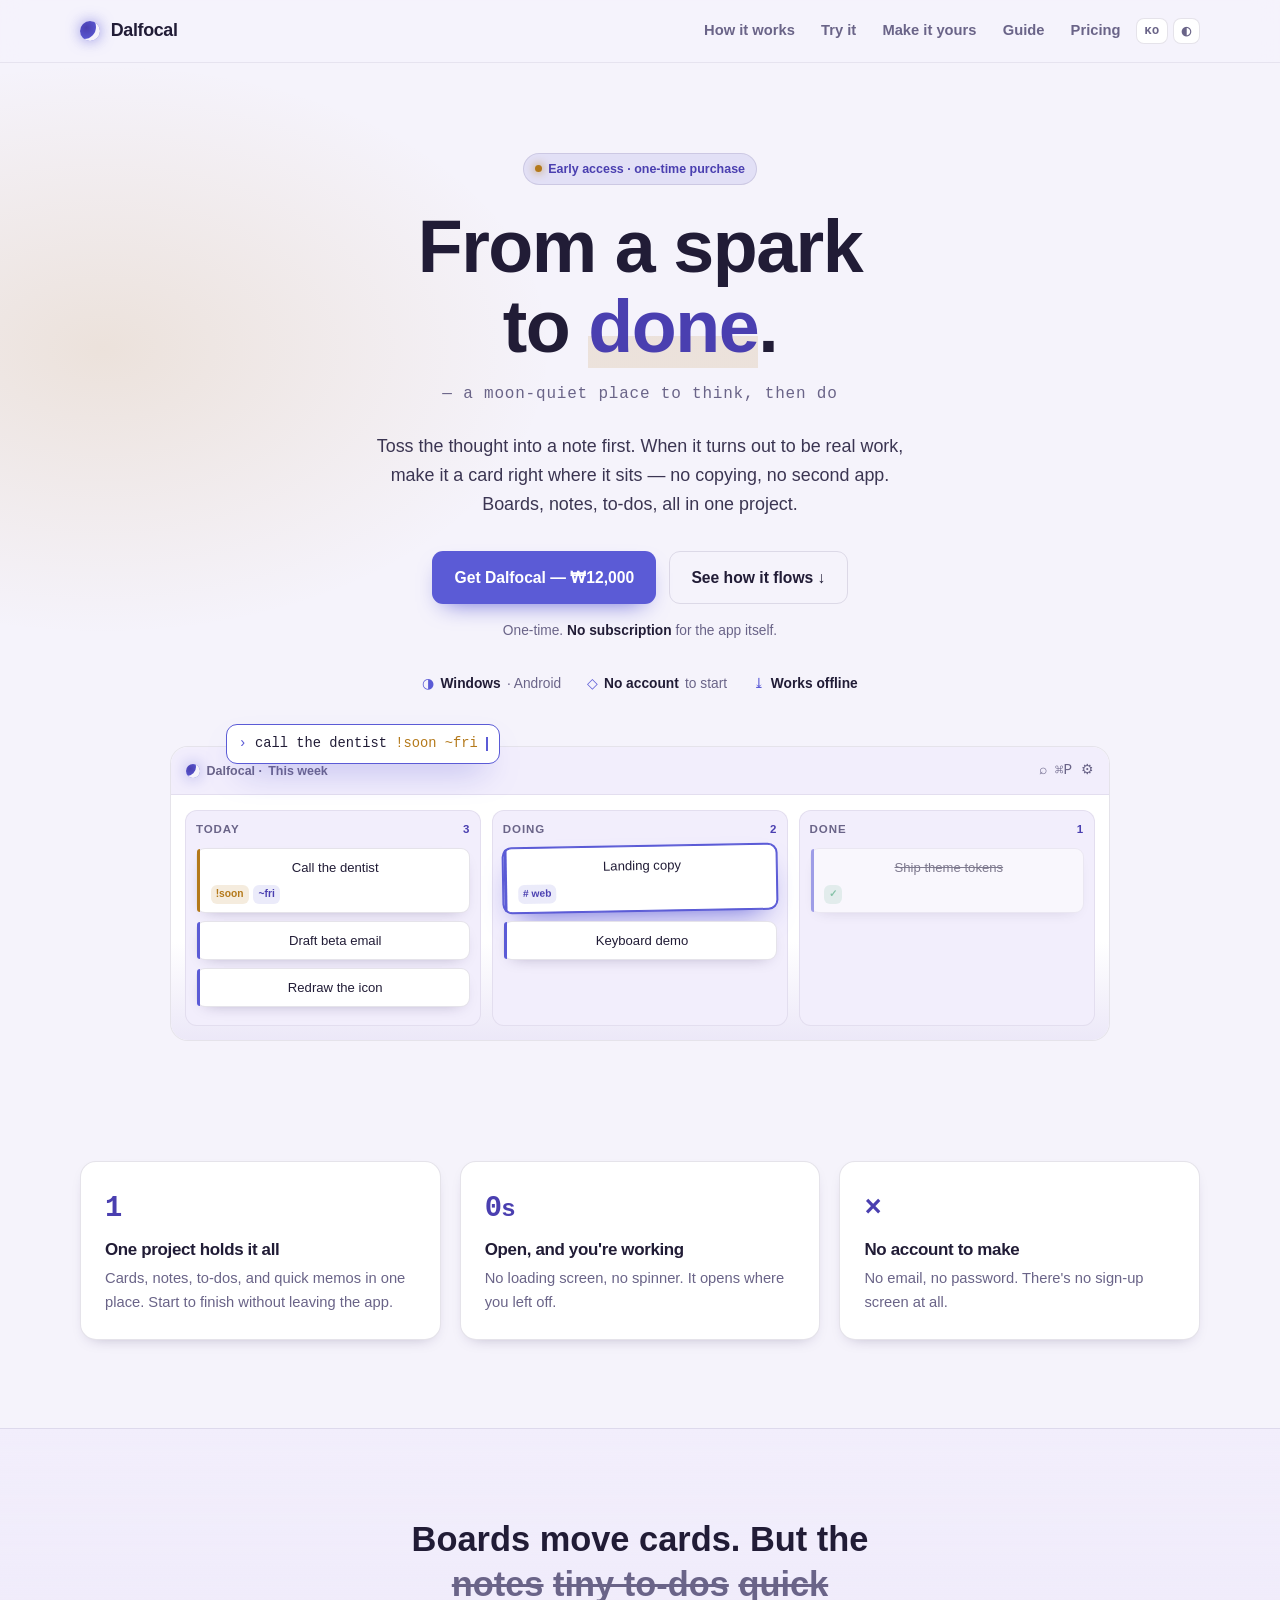
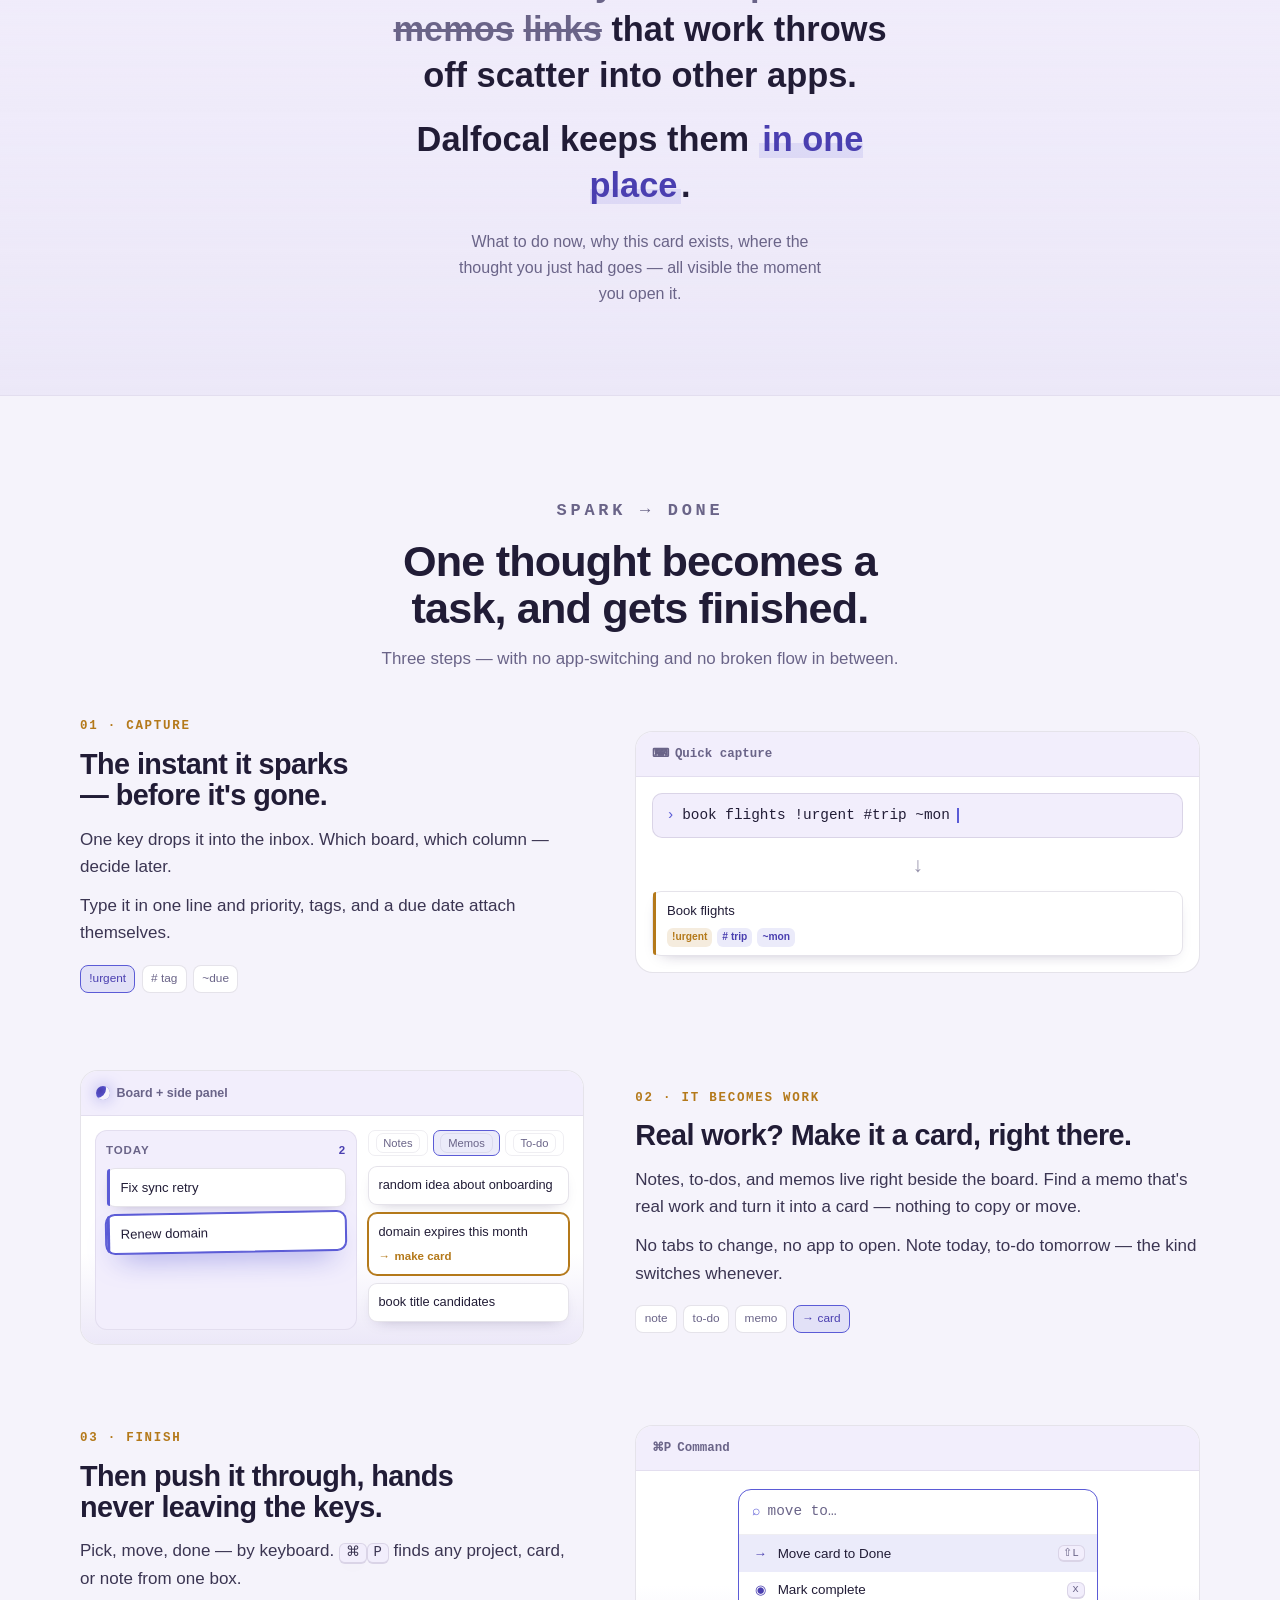
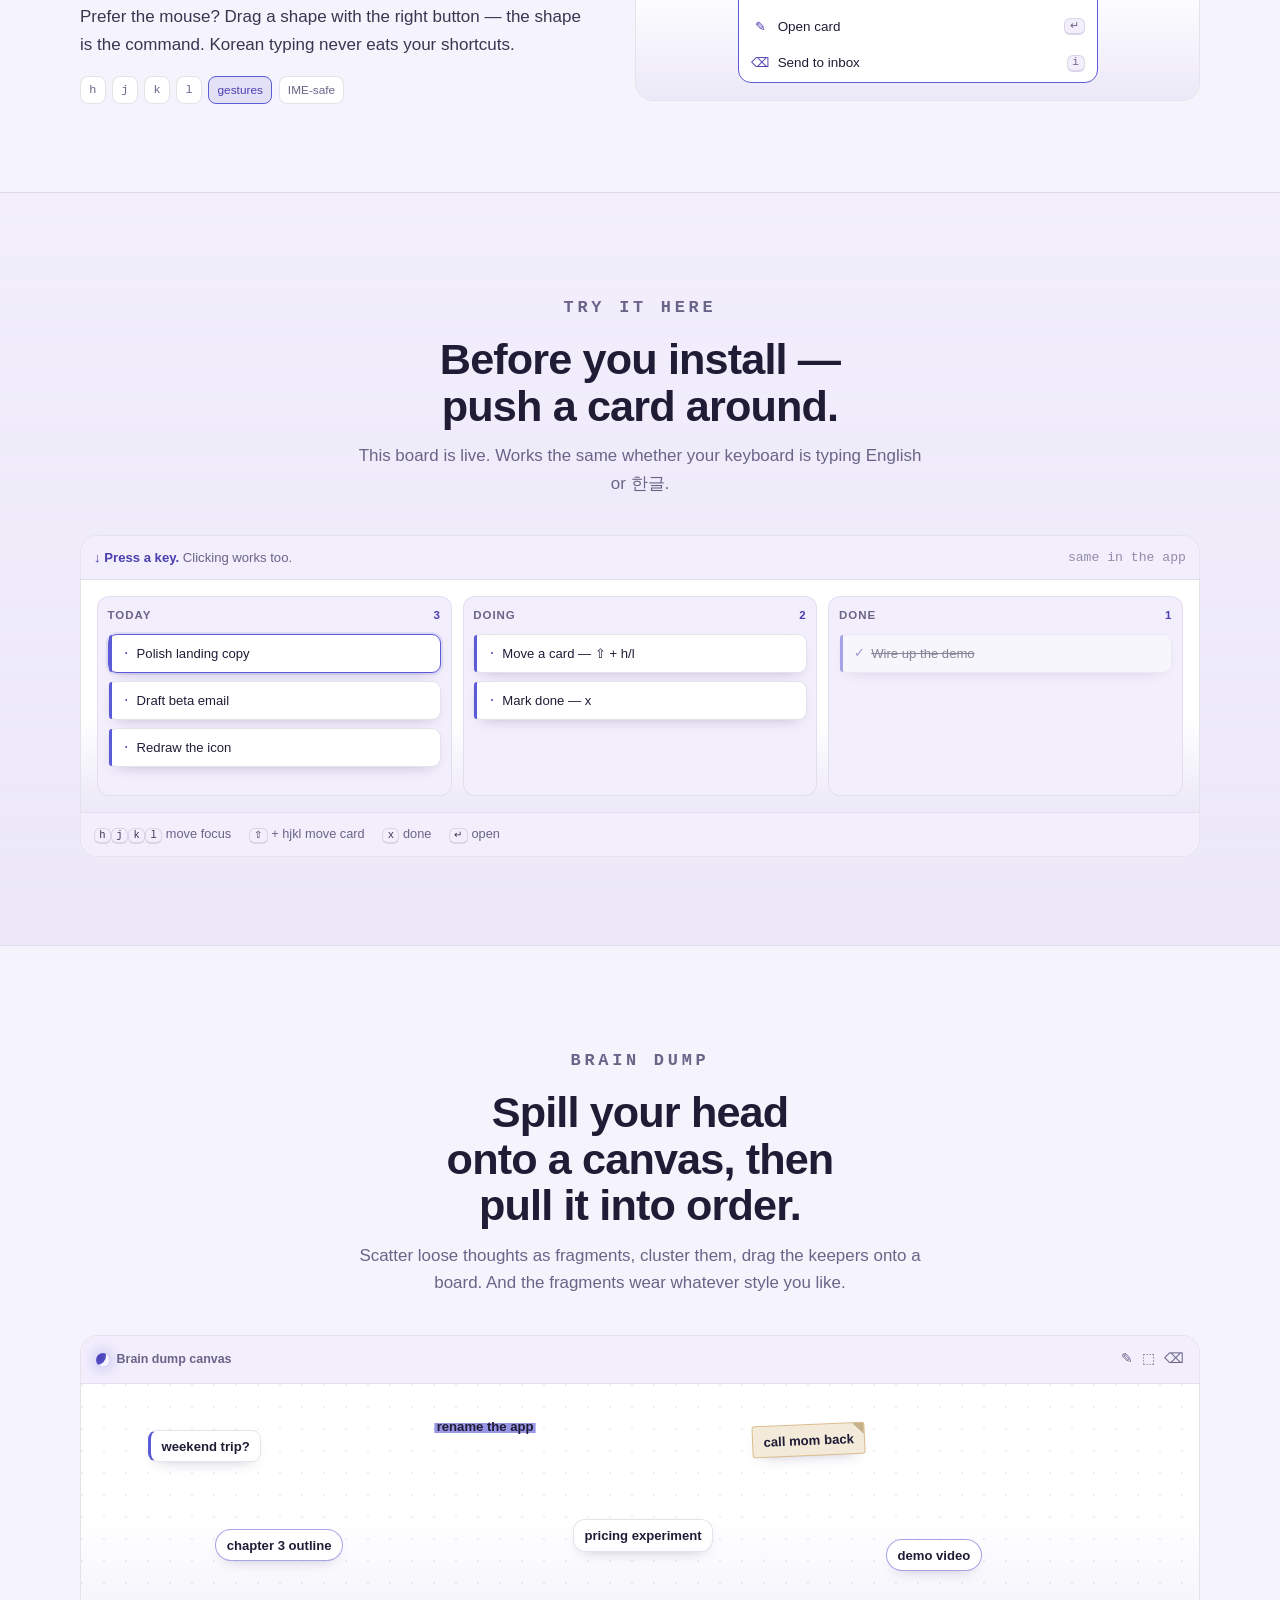
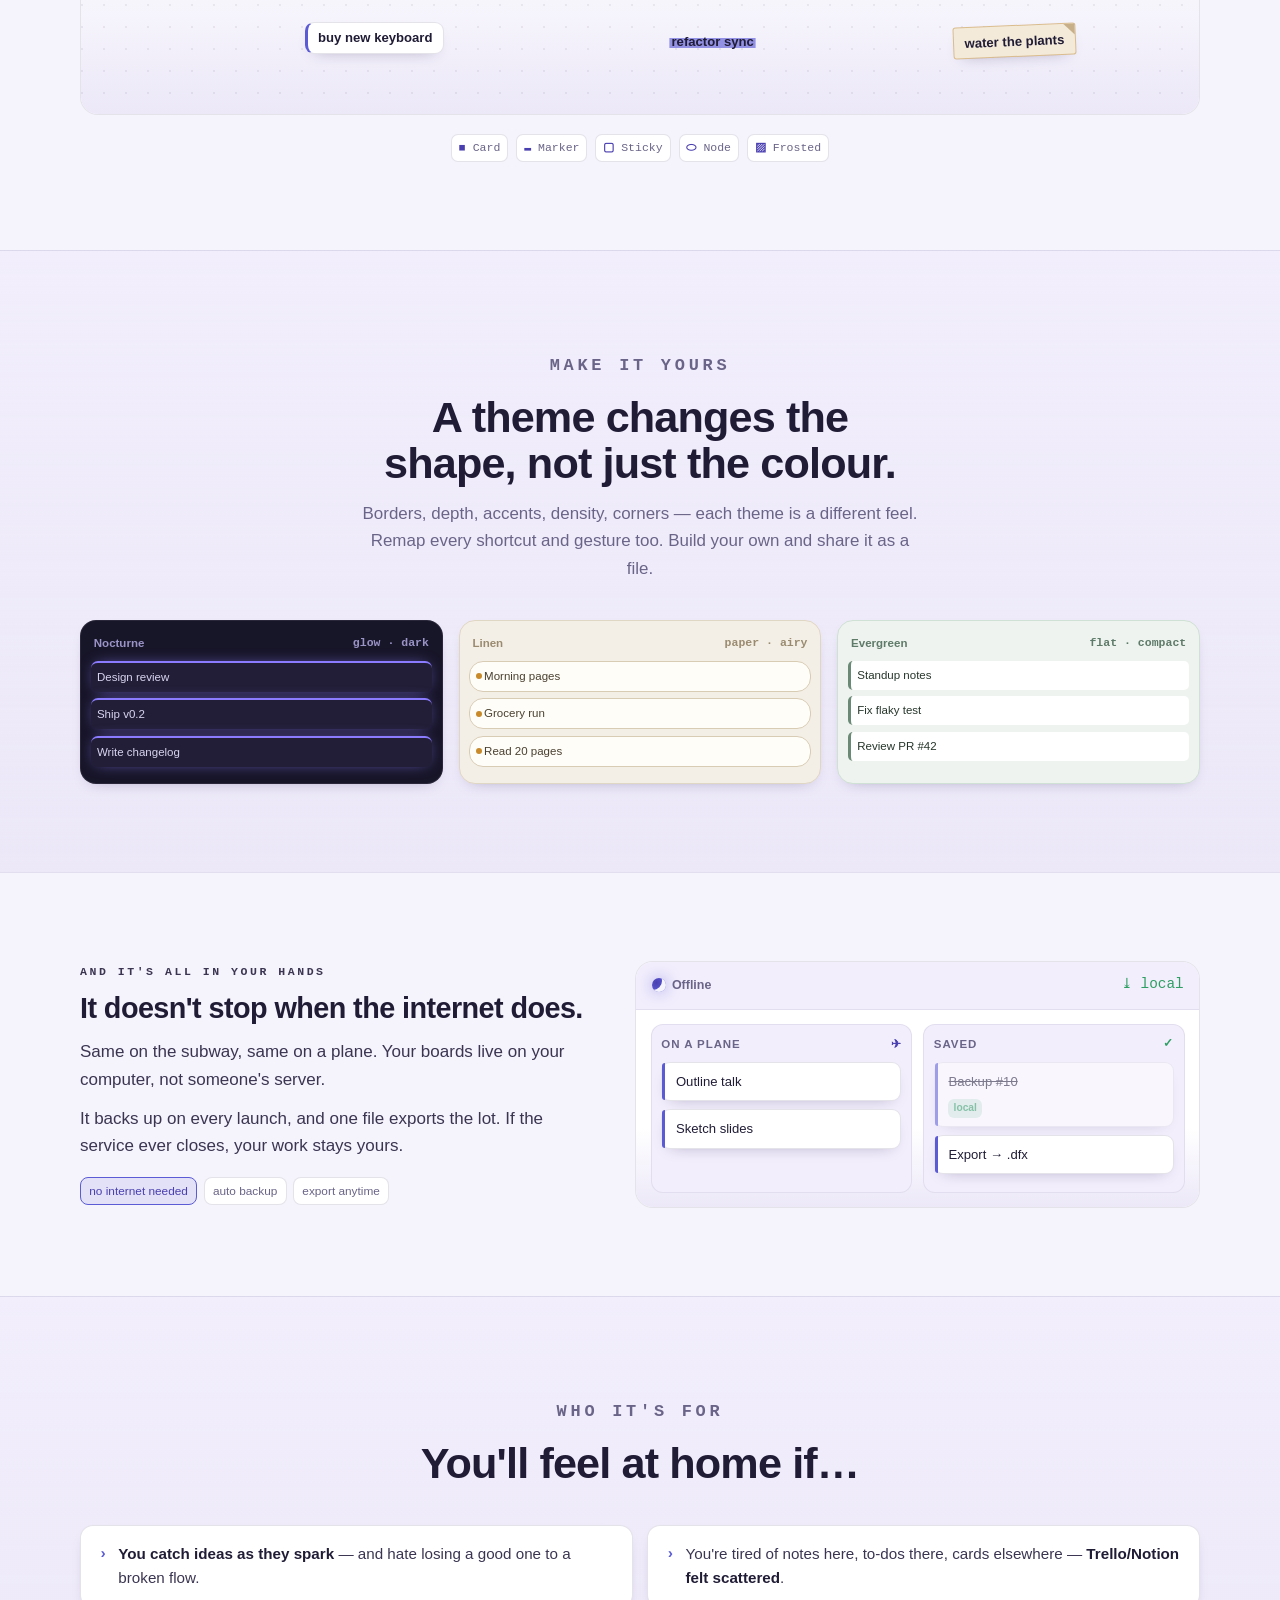
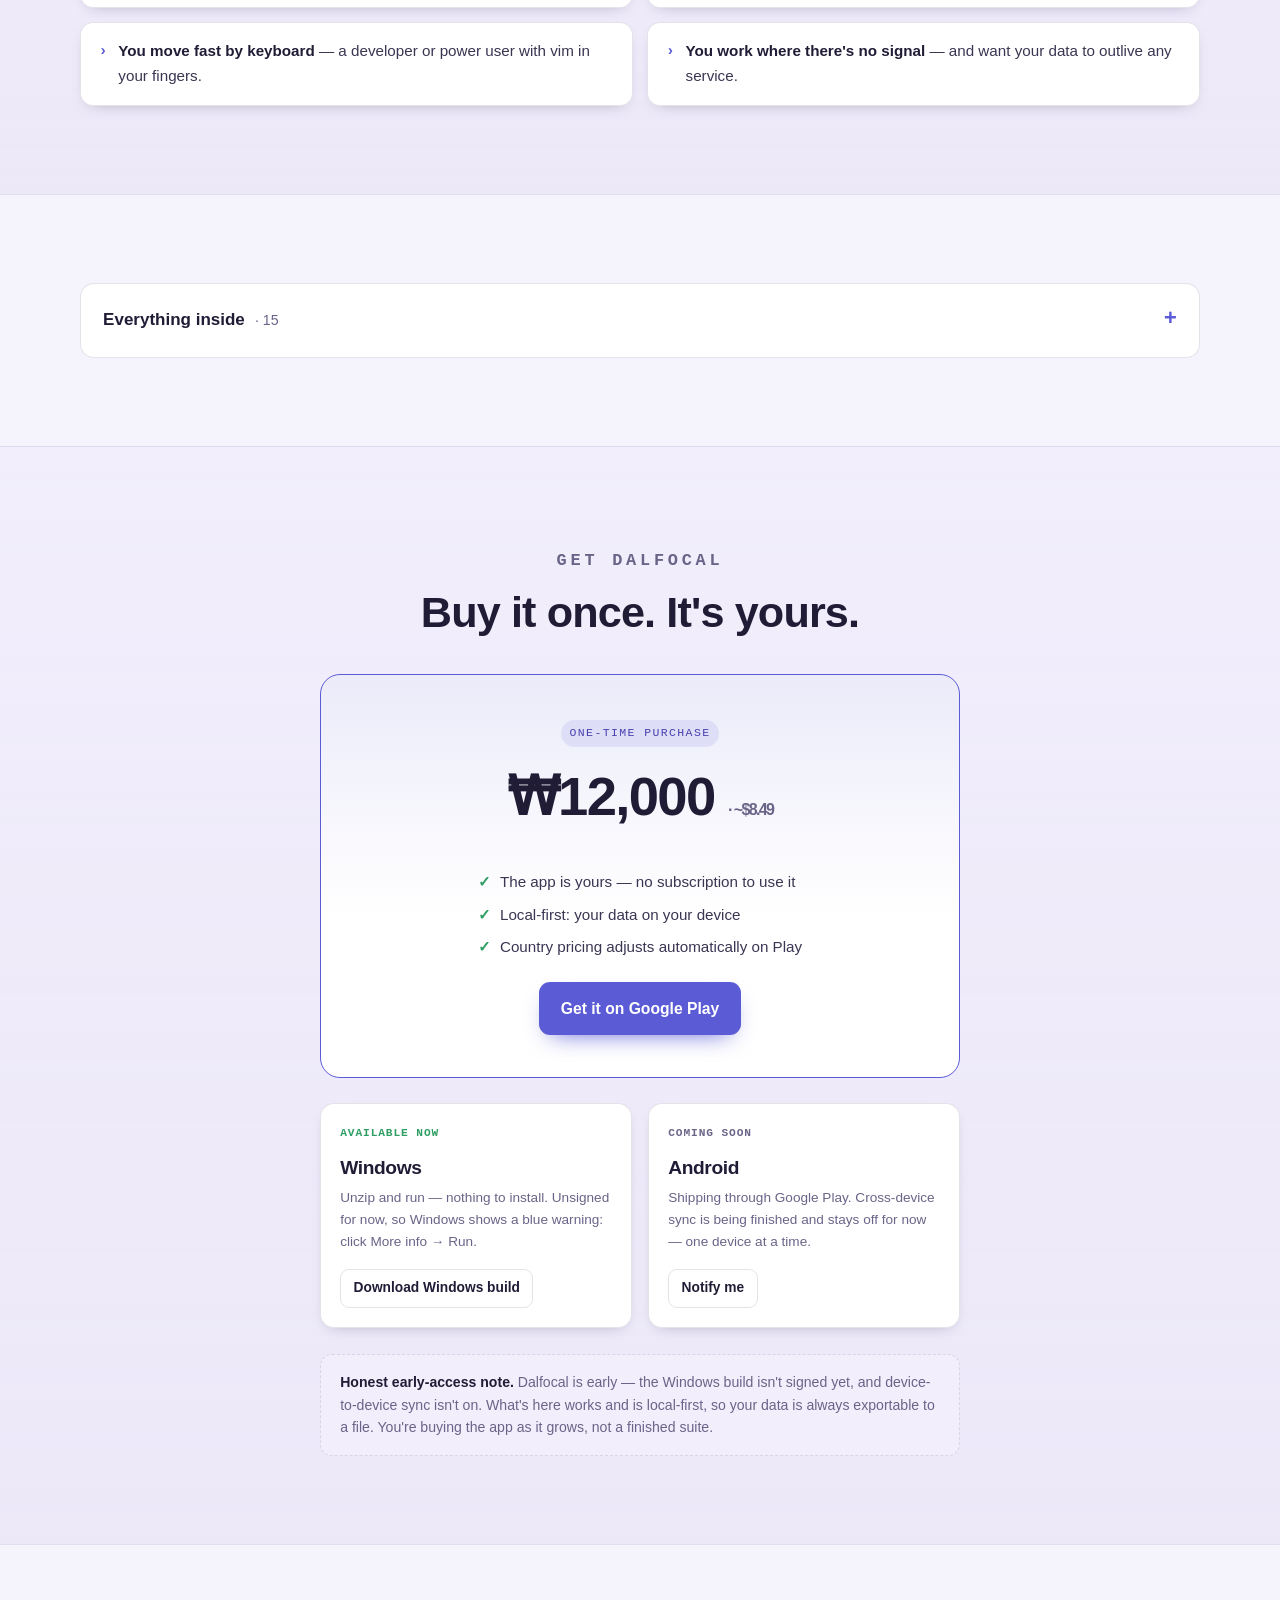
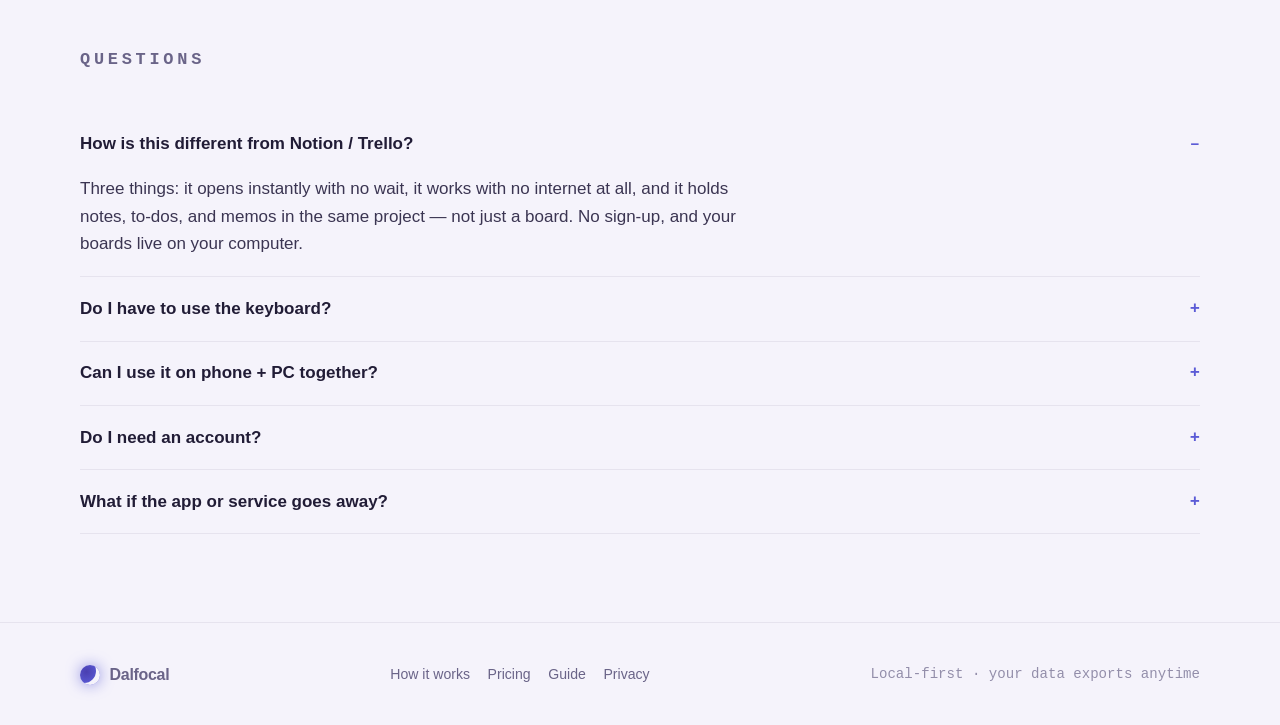
==== commit 7e736f25: "deploy: twilight landing redesign — bilingual sell page, CSS mockups fill every slot" ====
--- a/index.html
+++ b/index.html
@@ -1,403 +1,797 @@
 <!doctype html>
-<html lang="ko">
+<html lang="en">
 <head>
 <meta charset="utf-8">
 <meta name="viewport" content="width=device-width, initial-scale=1">
-<title>Dalfocal — 떠오른 생각을 그대로 할 일로</title>
-<meta name="description" content="일단 메모로 툭 던져두세요. 진짜 해야 할 게 보이면 그 자리에서 바로 카드로 만들면 됩니다. 시작부터 끝까지 한자리에서, 인터넷도 계정도 없이 내 기기 안에서. 베타 테스터를 모집합니다.">
-<meta property="og:title" content="Dalfocal — 떠오른 생각을 그대로 할 일로">
-<meta property="og:description" content="메모로 던져두고, 해야 할 일이면 그 자리에서 카드로. 시작부터 끝까지 한자리에서. 베타 테스터 모집.">
+<title>Dalfocal — From a spark to done</title>
+<meta name="description" content="A local-first, keyboard-first project hub. Toss a thought into a note, turn it into a card right where it sits — boards, notes, to-dos in one project. Works offline, no account. One-time purchase. 생각을 그대로 할 일로.">
+<meta property="og:title" content="Dalfocal — From a spark to done">
+<meta property="og:description" content="Boards, notes, to-dos in one project. Keyboard-first, works offline, no account. One-time purchase — 떠오른 생각을 그대로 할 일로.">
 <meta property="og:type" content="website">
+<meta name="theme-color" content="#131120">
 <link rel="icon" href="data:image/svg+xml,<svg xmlns='http://www.w3.org/2000/svg' viewBox='0 0 100 100'><text y='.9em' font-size='90'>🌘</text></svg>">
-<link rel="stylesheet" href="styles.css">
+<style>
+/* ============================================================
+   Dalfocal landing — "twilight" editorial identity
+   달(moon) + focal · keyboard-first · local-first · dusk
+   ============================================================ */
+
+:root{
+  /* light = daylight counterpart (base tokens) */
+  --bg:#F5F3FB;
+  --bg-2:#ECE8F8;
+  --panel:#FFFFFF;
+  --panel-2:#F2EEFC;
+  --line:rgba(40,26,80,.12);
+  --line-2:rgba(40,26,80,.07);
+  --ink:#211C36;
+  --ink-2:#3B3552;
+  --dim:#6A6488;
+  --accent:#5B5BD6;
+  --accent-2:#4A3FB0;
+  --accent-soft:rgba(91,91,214,.12);
+  --spark:#B4791A;
+  --spark-soft:rgba(180,121,26,.14);
+  --good:#2E9E63;
+  --glow:none;
+  --shadow:0 18px 40px -24px rgba(40,26,80,.45);
+  --shadow-sm:0 6px 16px -10px rgba(40,26,80,.4);
+  color-scheme:light;
+}
+@media (prefers-color-scheme: dark){
+  :root{
+    --bg:#131120;
+    --bg-2:#0e0c19;
+    --panel:#1b1930;
+    --panel-2:#241f3a;
+    --line:rgba(255,255,255,.09);
+    --line-2:rgba(255,255,255,.05);
+    --ink:#ECEAF6;
+    --ink-2:#CFC9EA;
+    --dim:#A6A0C6;
+    --accent:#8B7CFF;
+    --accent-2:#A99BFF;
+    --accent-soft:rgba(139,124,255,.16);
+    --spark:#F6C86B;
+    --spark-soft:rgba(246,200,107,.16);
+    --good:#5FD08A;
+    --glow:0 0 44px -8px rgba(139,124,255,.35);
+    --shadow:0 30px 60px -30px rgba(0,0,0,.75);
+    --shadow-sm:0 10px 26px -16px rgba(0,0,0,.7);
+    color-scheme:dark;
+  }
+}
+/* explicit toggle wins both directions */
+:root[data-theme="light"]{
+  --bg:#F5F3FB;--bg-2:#ECE8F8;--panel:#FFFFFF;--panel-2:#F2EEFC;
+  --line:rgba(40,26,80,.12);--line-2:rgba(40,26,80,.07);
+  --ink:#211C36;--ink-2:#3B3552;--dim:#6A6488;
+  --accent:#5B5BD6;--accent-2:#4A3FB0;--accent-soft:rgba(91,91,214,.12);
+  --spark:#B4791A;--spark-soft:rgba(180,121,26,.14);--good:#2E9E63;
+  --glow:none;--shadow:0 18px 40px -24px rgba(40,26,80,.45);
+  --shadow-sm:0 6px 16px -10px rgba(40,26,80,.4);
+  color-scheme:light;
+}
+:root[data-theme="dark"]{
+  --bg:#131120;--bg-2:#0e0c19;--panel:#1b1930;--panel-2:#241f3a;
+  --line:rgba(255,255,255,.09);--line-2:rgba(255,255,255,.05);
+  --ink:#ECEAF6;--ink-2:#CFC9EA;--dim:#A6A0C6;
+  --accent:#8B7CFF;--accent-2:#A99BFF;--accent-soft:rgba(139,124,255,.16);
+  --spark:#F6C86B;--spark-soft:rgba(246,200,107,.16);--good:#5FD08A;
+  --glow:0 0 44px -8px rgba(139,124,255,.35);
+  --shadow:0 30px 60px -30px rgba(0,0,0,.75);
+  --shadow-sm:0 10px 26px -16px rgba(0,0,0,.7);
+  color-scheme:dark;
+}
+
+*{box-sizing:border-box}
+html{-webkit-text-size-adjust:100%}
+body{
+  margin:0;
+  background:
+    radial-gradient(1100px 620px at 78% -8%, var(--accent-soft), transparent 60%),
+    radial-gradient(820px 520px at 8% 4%, var(--spark-soft), transparent 55%),
+    var(--bg);
+  color:var(--ink);
+  font-family:-apple-system,BlinkMacSystemFont,"Segoe UI",Roboto,"Apple SD Gothic Neo","Malgun Gothic","Noto Sans KR",sans-serif;
+  font-size:17px;line-height:1.62;
+  -webkit-font-smoothing:antialiased;
+  overflow-x:hidden;
+}
+.mono{font-family:ui-monospace,"SF Mono","Cascadia Code","Segoe UI Mono",Menlo,Consolas,monospace}
+
+/* bilingual visibility */
+:root .ko{display:none}
+:root[data-lang="ko"] .ko{display:revert}
+:root[data-lang="ko"] .en{display:none}
+
+.wrap{width:min(1120px,92vw);margin-inline:auto}
+a{color:inherit;text-decoration:none}
+h1,h2,h3{text-wrap:balance;margin:0;letter-spacing:-.02em;line-height:1.08}
+p{margin:0}
+::selection{background:var(--accent);color:#fff}
+:focus-visible{outline:2px solid var(--accent);outline-offset:3px;border-radius:4px}
+
+/* ---------- shared bits ---------- */
+.eyebrow{
+  font-family:ui-monospace,"SF Mono",Menlo,monospace;
+  font-size:.72rem;letter-spacing:.22em;text-transform:uppercase;
+  color:var(--accent-2);margin:0 0 .9rem;font-weight:600;
+}
+.key{
+  font-family:ui-monospace,"SF Mono",Menlo,monospace;
+  display:inline-flex;align-items:center;justify-content:center;
+  min-width:1.6em;padding:.12em .42em;font-size:.82em;line-height:1;
+  color:var(--ink-2);background:var(--panel-2);
+  border:1px solid var(--line);border-bottom-width:2px;border-radius:6px;
+  box-shadow:var(--shadow-sm);
+}
+.btn{
+  display:inline-flex;align-items:center;gap:.5em;
+  padding:.82em 1.35em;border-radius:11px;font-weight:650;font-size:.98rem;
+  background:var(--accent);color:#fff;border:1px solid transparent;
+  box-shadow:0 10px 24px -12px var(--accent);
+  transition:transform .12s ease, box-shadow .12s ease, background .12s ease;
+}
+.btn:hover{transform:translateY(-2px);box-shadow:0 16px 30px -12px var(--accent)}
+.btn.ghost{background:transparent;color:var(--ink);border-color:var(--line);box-shadow:none}
+.btn.ghost:hover{border-color:var(--accent);color:var(--accent-2)}
+.btn.small{padding:.55em .9em;font-size:.86rem;border-radius:9px}
+
+/* ---------- header ---------- */
+.bar{position:sticky;top:0;z-index:40;
+  backdrop-filter:saturate(140%) blur(12px);
+  background:color-mix(in srgb, var(--bg) 78%, transparent);
+  border-bottom:1px solid var(--line-2);
+}
+.bar .wrap{display:flex;align-items:center;gap:1rem;height:62px}
+.brand{display:flex;align-items:center;gap:.6em;font-weight:750;letter-spacing:-.02em;font-size:1.12rem}
+.moon{position:relative;width:20px;height:20px;border-radius:50%;
+  background:radial-gradient(circle at 32% 34%, var(--accent-2), var(--accent) 70%);
+  box-shadow:0 0 16px -2px var(--accent), inset -6px -4px 0 -2px var(--bg);
+  flex:none}
+.bar nav{margin-left:auto;display:flex;align-items:center;gap:.35rem}
+.bar nav a.navlink{padding:.4em .7em;border-radius:8px;color:var(--dim);font-size:.92rem;font-weight:550}
+.bar nav a.navlink:hover{color:var(--ink);background:var(--panel-2)}
+.toggle{font-family:ui-monospace,Menlo,monospace;font-size:.74rem;font-weight:600;letter-spacing:.04em;
+  padding:.42em .6em;border-radius:8px;border:1px solid var(--line);background:var(--panel);color:var(--dim);cursor:pointer}
+.toggle:hover{color:var(--ink);border-color:var(--accent)}
+.hide-sm{display:inline-flex}
+@media(max-width:820px){.hide-sm{display:none}}
+
+/* ---------- hero ---------- */
+.hero{padding:clamp(3rem,7vw,6rem) 0 2rem;text-align:center}
+.tag{display:inline-flex;align-items:center;gap:.5em;margin-bottom:1.4rem;
+  padding:.4em .85em;border-radius:999px;font-size:.78rem;font-weight:600;
+  color:var(--accent-2);background:var(--accent-soft);border:1px solid var(--line)}
+.tag .dot{width:7px;height:7px;border-radius:50%;background:var(--spark);box-shadow:0 0 10px var(--spark)}
+.hero h1{font-size:clamp(2.5rem,6.4vw,4.6rem);font-weight:820;max-width:16ch;margin-inline:auto}
+.hero h1 em{font-style:normal;color:var(--accent-2);
+  background:linear-gradient(transparent 62%, var(--spark-soft) 62%)}
+.hero .sub{font-family:ui-monospace,Menlo,monospace;color:var(--dim);
+  letter-spacing:.05em;margin-top:1rem;font-size:1rem}
+.hero .lede{max-width:56ch;margin:1.5rem auto 0;color:var(--ink-2);font-size:1.12rem}
+.hero-cta{display:flex;gap:.8rem;justify-content:center;flex-wrap:wrap;margin-top:2rem}
+.price-note{margin-top:1rem;font-size:.86rem;color:var(--dim)}
+.price-note b{color:var(--ink)}
+.hero-meta{display:flex;gap:1.6rem;justify-content:center;flex-wrap:wrap;margin-top:1.9rem;
+  font-size:.86rem;color:var(--dim)}
+.hero-meta b{color:var(--ink)}
+.hero-meta span{display:inline-flex;align-items:center;gap:.45em}
+.hero-meta .mk{color:var(--accent)}
+
+/* ---------- app mock primitives ---------- */
+.panel{background:var(--panel);border:1px solid var(--line);border-radius:18px;
+  box-shadow:var(--shadow),var(--glow);overflow:hidden}
+.chrome{display:flex;align-items:center;gap:.6em;padding:.7em .9em;border-bottom:1px solid var(--line-2);
+  background:var(--panel-2)}
+.chrome .tt{font-size:.78rem;color:var(--dim);font-weight:600;display:flex;align-items:center;gap:.5em}
+.chrome .moon{width:14px;height:14px}
+.chrome .sp{margin-left:auto;display:flex;gap:.5em;color:var(--dim);font-size:.9rem}
+.board{display:grid;grid-template-columns:repeat(3,1fr);gap:.7rem;padding:.9rem;background:
+  linear-gradient(0deg,var(--bg-2),transparent 40%)}
+.col{background:var(--panel-2);border:1px solid var(--line-2);border-radius:12px;padding:.6rem;min-height:150px}
+.col h4{font-size:.72rem;text-transform:uppercase;letter-spacing:.08em;color:var(--dim);
+  display:flex;justify-content:space-between;margin:0 0 .55rem;font-weight:700}
+.col h4 .n{color:var(--accent-2)}
+.card{background:var(--panel);border:1px solid var(--line);border-radius:9px;padding:.5rem .6rem;
+  font-size:.82rem;margin-bottom:.5rem;box-shadow:var(--shadow-sm);position:relative;padding-left:.85rem}
+.card::before{content:"";position:absolute;left:0;top:0;bottom:0;width:3px;border-radius:9px 0 0 9px;background:var(--accent)}
+.card.prio::before{background:var(--spark)}
+.card.done{opacity:.55}
+.card.done .ct{text-decoration:line-through}
+.card .meta{display:flex;gap:.3rem;margin-top:.4rem;flex-wrap:wrap}
+.pill{font-size:.64rem;padding:.12em .5em;border-radius:6px;background:var(--accent-soft);color:var(--accent-2);font-weight:650}
+.pill.sp{background:var(--spark-soft);color:var(--spark)}
+.pill.dn{background:color-mix(in srgb,var(--good) 20%,transparent);color:var(--good)}
+.card.glow{border-color:var(--accent);box-shadow:0 0 0 1px var(--accent),0 14px 30px -14px var(--accent);transform:translateY(-2px) rotate(-1deg)}
+
+/* floating spark → card in hero */
+.hero-stage{position:relative;margin:3.2rem auto 0;width:min(940px,96vw)}
+.spark-line{position:absolute;z-index:3;left:6%;top:-22px;display:flex;align-items:center;gap:.6em;
+  background:var(--panel);border:1px solid var(--accent);border-radius:11px;padding:.55em .8em;
+  box-shadow:0 16px 34px -16px var(--accent);font-size:.86rem}
+.spark-line .cur{width:2px;height:1.05em;background:var(--accent);animation:blink 1.1s steps(1) infinite}
+.spark-line .fl{color:var(--spark)}
+@keyframes blink{50%{opacity:0}}
+
+/* ---------- generic section ---------- */
+section{padding-block:clamp(3.2rem,7vw,5.5rem)}
+.section-head{max-width:60ch;margin-bottom:2.4rem}
+.section-head.center{margin-inline:auto;text-align:center}
+.section-head h2{font-size:clamp(1.7rem,3.6vw,2.7rem);font-weight:780}
+.section-head p{color:var(--dim);margin-top:.8rem;font-size:1.06rem}
+.alt{background:
+  linear-gradient(0deg,var(--bg-2),transparent),var(--panel-2);
+  border-block:1px solid var(--line-2)}
+
+/* proof */
+.proof{display:grid;grid-template-columns:repeat(3,1fr);gap:1.2rem}
+.proof-item{padding:1.5rem;border:1px solid var(--line);border-radius:16px;background:var(--panel);box-shadow:var(--shadow-sm)}
+.proof-item .pv{font-family:ui-monospace,Menlo,monospace;font-size:1.8rem;font-weight:750;color:var(--accent-2);
+  display:block;letter-spacing:-.03em}
+.proof-item h3{font-size:1.06rem;margin:.5rem 0 .5rem}
+.proof-item p{color:var(--dim);font-size:.92rem;margin:0}
+@media(max-width:760px){.proof{grid-template-columns:1fr}}
+
+/* thesis band */
+.thesis{text-align:center}
+.thesis .big{font-size:clamp(1.4rem,3.2vw,2.15rem);font-weight:700;max-width:26ch;margin:0 auto;line-height:1.32}
+.strike{text-decoration:line-through;text-decoration-color:var(--dim);color:var(--dim)}
+.keep{color:var(--accent-2);font-weight:750;
+  background:linear-gradient(transparent 60%,var(--accent-soft) 60%);padding:0 .1em}
+.thesis .small{color:var(--dim);max-width:44ch;margin:1.3rem auto 0;font-size:1rem}
+
+/* showcase rows */
+.rows{display:flex;flex-direction:column;gap:clamp(3rem,6vw,5rem)}
+.row{display:grid;grid-template-columns:1fr 1.12fr;gap:clamp(1.6rem,4vw,3.4rem);align-items:center}
+.row.flip .copy{order:2}
+.rnum{font-family:ui-monospace,Menlo,monospace;font-size:.78rem;letter-spacing:.14em;color:var(--spark);font-weight:600}
+.row h3{font-size:clamp(1.3rem,2.6vw,1.8rem);margin:.7rem 0 .9rem;font-weight:740}
+.row .copy p{color:var(--ink-2);margin-bottom:.7rem}
+.row .tags{display:flex;gap:.4rem;flex-wrap:wrap;margin-top:1.1rem}
+.tags .chip{font-size:.74rem;padding:.3em .7em;border-radius:8px;border:1px solid var(--line);color:var(--dim);background:var(--panel)}
+.tags .chip.a{color:var(--accent-2);border-color:var(--accent);background:var(--accent-soft)}
+@media(max-width:820px){.row{grid-template-columns:1fr}.row.flip .copy{order:0}}
+
+/* capture mock */
+.cap-mock{padding:1rem}
+.cmdline{display:flex;align-items:center;gap:.5em;background:var(--panel-2);border:1px solid var(--line);
+  border-radius:10px;padding:.7em .9em;font-size:.9rem}
+.cmdline .caret{color:var(--accent);font-family:ui-monospace,Menlo,monospace}
+.arrow-down{color:var(--dim);text-align:center;font-size:1.3rem;margin:.6rem 0;opacity:.7}
+
+/* hub mock */
+.hub{display:grid;grid-template-columns:1.3fr 1fr;gap:.7rem;padding:.9rem;background:linear-gradient(0deg,var(--bg-2),transparent 40%)}
+.tabs{display:flex;gap:.3rem;margin-bottom:.6rem}
+.tabs span{font-size:.7rem;padding:.28em .6em;border-radius:7px;color:var(--dim);border:1px solid var(--line-2)}
+.tabs span.on{color:var(--accent-2);background:var(--accent-soft);border-color:var(--accent)}
+.memo{background:var(--panel);border:1px solid var(--line);border-radius:9px;padding:.5rem .6rem;font-size:.8rem;margin-bottom:.5rem;box-shadow:var(--shadow-sm)}
+.memo.hot{border-color:var(--spark);box-shadow:0 0 0 1px var(--spark)}
+.tocard{display:flex;align-items:center;gap:.4em;font-size:.72rem;color:var(--spark);font-weight:650;margin-top:.3rem}
+
+/* palette mock */
+.palette{padding:1.1rem;display:grid;place-items:center;background:linear-gradient(0deg,var(--bg-2),transparent 50%)}
+.pal-box{width:100%;max-width:360px;background:var(--panel);border:1px solid var(--accent);border-radius:13px;
+  box-shadow:0 24px 50px -20px var(--accent),var(--glow);overflow:hidden}
+.pal-in{display:flex;align-items:center;gap:.55em;padding:.75em .9em;border-bottom:1px solid var(--line-2);font-size:.9rem}
+.pal-in .caret{color:var(--accent);font-family:ui-monospace,Menlo,monospace}
+.pal-row{display:flex;align-items:center;gap:.6em;padding:.55em .9em;font-size:.84rem}
+.pal-row.sel{background:var(--accent-soft)}
+.pal-row .ic{width:1.4em;text-align:center;color:var(--accent-2)}
+.pal-row .kk{margin-left:auto;color:var(--dim)}
+
+/* brain-dump canvas */
+.canvas{position:relative;height:330px;padding:0;background:
+  radial-gradient(circle at 1px 1px, var(--line-2) 1px, transparent 0) 0 0/22px 22px,
+  linear-gradient(0deg,var(--bg-2),transparent 60%);overflow:hidden}
+.frag{position:absolute;font-size:.82rem;font-weight:550;padding:.5em .8em;max-width:170px;line-height:1.3}
+/* card style */
+.frag.s-card{background:var(--panel);border:1px solid var(--line);border-radius:9px;box-shadow:var(--shadow-sm);border-left:3px solid var(--accent)}
+/* marker */
+.frag.s-marker{padding:.35em .5em}
+.frag.s-marker span{background:linear-gradient(transparent 30%, color-mix(in srgb,var(--accent) 40%,transparent) 30% 92%, transparent 92%);padding:0 .1em}
+/* sticky */
+.frag.s-sticky{background:color-mix(in srgb,var(--spark) 16%,var(--panel));border:1px solid color-mix(in srgb,var(--spark) 40%,transparent);border-radius:3px;box-shadow:var(--shadow-sm);transform:rotate(-2.4deg)}
+.frag.s-sticky::after{content:"";position:absolute;top:0;right:0;border-width:0 11px 11px 0;border-style:solid;border-color:transparent color-mix(in srgb,var(--spark) 45%,var(--panel)) transparent transparent;filter:brightness(.9)}
+/* node */
+.frag.s-node{background:var(--panel);border:1px solid color-mix(in srgb,var(--accent) 55%,transparent);border-radius:999px;box-shadow:var(--shadow-sm)}
+/* frosted */
+.frag.s-frost{background:color-mix(in srgb,var(--panel) 55%,transparent);border:1px solid var(--line);border-radius:12px;backdrop-filter:blur(6px);box-shadow:var(--shadow-sm)}
+.style-legend{display:flex;gap:.5rem;flex-wrap:wrap;margin-top:1.2rem;justify-content:center}
+.style-legend .sl{font-family:ui-monospace,Menlo,monospace;font-size:.72rem;color:var(--dim);
+  padding:.3em .6em;border:1px solid var(--line);border-radius:7px;background:var(--panel)}
+.style-legend .sl b{color:var(--accent-2)}
+
+/* themes trio */
+.trio{display:grid;grid-template-columns:repeat(3,1fr);gap:1rem}
+.mini{border-radius:16px;padding:.6rem;border:1px solid var(--line);box-shadow:var(--shadow-sm)}
+.mini .ct{font-size:.72rem;color:var(--dim);margin:.2rem .2rem .5rem;font-weight:600;display:flex;justify-content:space-between}
+.mini .mc{border-radius:7px;padding:.45em .55em;font-size:.72rem;margin-bottom:.4rem;background:var(--panel)}
+/* nocturne */
+.mini.t-noc{background:#171528;border-color:rgba(255,255,255,.08)}
+.mini.t-noc .ct{color:#9a93c6}
+.mini.t-noc .mc{background:#221e37;color:#d9d4f0;border-top:2px solid #8b7cff;box-shadow:0 0 16px -6px #8b7cff}
+/* linen */
+.mini.t-lin{background:#f4efe6;border-color:#e0d6c4}
+.mini.t-lin .ct{color:#9a8b70}
+.mini.t-lin .mc{background:#fffdf8;color:#4a4030;border:1px solid #d8ccb4;border-radius:14px;position:relative;padding-left:1.2em}
+.mini.t-lin .mc::before{content:"";position:absolute;left:.5em;top:50%;transform:translateY(-50%);width:6px;height:6px;border-radius:50%;background:#c98a2b}
+/* evergreen */
+.mini.t-eg{background:#eef3ef;border-color:#cfe0d4}
+.mini.t-eg .ct{color:#5e7a68}
+.mini.t-eg .mc{background:#fff;color:#26362b;border-left:3px solid #6a8a76;border-radius:5px}
+@media(max-width:760px){.trio{grid-template-columns:1fr}}
+
+/* demo */
+.demo-shell{border:1px solid var(--line);border-radius:18px;overflow:hidden;box-shadow:var(--shadow),var(--glow);background:var(--panel)}
+.demo-head{display:flex;justify-content:space-between;align-items:center;padding:.8em 1em;border-bottom:1px solid var(--line-2);background:var(--panel-2);font-size:.82rem;color:var(--dim)}
+.demo-head .hint{color:var(--accent-2);font-weight:650}
+.demo{display:grid;grid-template-columns:repeat(3,1fr);gap:.7rem;padding:1rem;outline:none;background:linear-gradient(0deg,var(--bg-2),transparent 40%)}
+.demo .col{min-height:200px}
+.demo .col ul{list-style:none;margin:0;padding:0}
+.demo .card{cursor:pointer;display:flex;align-items:flex-start;gap:.5em;transition:transform .1s ease}
+.demo .card[data-focused="true"]{border-color:var(--accent);box-shadow:0 0 0 2px var(--accent-soft),var(--shadow-sm)}
+.demo .card[data-done="true"]{opacity:.5}
+.demo .card[data-done="true"] .card-text{text-decoration:line-through}
+.demo .card .tick{color:var(--accent-2);font-family:ui-monospace,Menlo,monospace}
+.demo .card.bump{transform:scale(1.04)}
+.legend{display:flex;gap:1.1rem;flex-wrap:wrap;padding:.9em 1em;border-top:1px solid var(--line-2);font-size:.8rem;color:var(--dim);background:var(--panel-2)}
+.legend .cap{transition:transform .1s,background .1s}
+.legend .cap.lit{background:var(--accent);color:#fff;transform:translateY(-1px)}
+
+/* who */
+.who{list-style:none;margin:0;padding:0;display:grid;grid-template-columns:1fr 1fr;gap:.9rem}
+.who li{display:flex;gap:.7em;padding:1rem 1.1rem;border:1px solid var(--line);border-radius:13px;background:var(--panel);box-shadow:var(--shadow-sm);font-size:.95rem;color:var(--ink-2)}
+.who li::before{content:"›";color:var(--accent);font-weight:800;font-family:ui-monospace,Menlo,monospace}
+.who b{color:var(--ink)}
+@media(max-width:760px){.who{grid-template-columns:1fr}}
+
+/* inventory fold */
+.fold{border:1px solid var(--line);border-radius:14px;background:var(--panel);overflow:hidden}
+.fold summary{cursor:pointer;padding:1.1em 1.3em;font-weight:680;list-style:none;display:flex;align-items:center;gap:.6em}
+.fold summary::-webkit-details-marker{display:none}
+.fold summary::after{content:"+";margin-left:auto;color:var(--accent);font-family:ui-monospace,Menlo,monospace;font-size:1.3em}
+.fold[open] summary::after{content:"–"}
+.fold summary small{color:var(--dim);font-weight:500}
+.fbody{padding:0 1.3em 1.3em}
+.flist{list-style:none;margin:0;padding:0;display:grid;grid-template-columns:1fr 1fr;gap:.7rem}
+.flist li{padding:.8rem;border:1px solid var(--line-2);border-radius:10px;background:var(--panel-2)}
+.flist b{display:block;font-size:.92rem}
+.flist span{color:var(--dim);font-size:.82rem}
+@media(max-width:760px){.flist{grid-template-columns:1fr}}
+
+/* pricing */
+.price-card{border:1px solid var(--accent);border-radius:20px;padding:clamp(1.6rem,4vw,2.6rem);
+  background:linear-gradient(180deg,var(--accent-soft),transparent 60%),var(--panel);box-shadow:var(--shadow),var(--glow);text-align:center;max-width:640px;margin-inline:auto}
+.price-card .amt{font-size:clamp(2.4rem,6vw,3.4rem);font-weight:820;letter-spacing:-.03em;margin:.4rem 0}
+.price-card .amt small{font-size:1rem;font-weight:600;color:var(--dim)}
+.price-card .once{display:inline-block;font-family:ui-monospace,Menlo,monospace;font-size:.72rem;letter-spacing:.12em;
+  text-transform:uppercase;color:var(--accent-2);background:var(--accent-soft);padding:.35em .7em;border-radius:999px}
+.price-card ul{list-style:none;padding:0;margin:1.4rem 0;display:inline-flex;flex-direction:column;gap:.5rem;text-align:left}
+.price-card li{display:flex;gap:.6em;color:var(--ink-2);font-size:.95rem}
+.price-card li::before{content:"✓";color:var(--good);font-weight:800}
+.ea-note{margin-top:1.6rem;padding:1rem 1.2rem;border:1px dashed var(--line);border-radius:12px;
+  background:var(--panel-2);font-size:.88rem;color:var(--dim);max-width:640px;margin-inline:auto}
+.ea-note b{color:var(--ink)}
+.platforms{display:grid;grid-template-columns:1fr 1fr;gap:1rem;margin-top:1.6rem;max-width:640px;margin-inline:auto}
+.plat{padding:1.2rem;border:1px solid var(--line);border-radius:14px;background:var(--panel);box-shadow:var(--shadow-sm)}
+.plat .st{font-family:ui-monospace,Menlo,monospace;font-size:.7rem;letter-spacing:.08em;text-transform:uppercase;color:var(--good);font-weight:650}
+.plat.soon .st{color:var(--dim)}
+.plat h3{font-size:1.2rem;margin:.35rem 0 .5rem}
+.plat p{font-size:.85rem;color:var(--dim);margin-bottom:1rem}
+@media(max-width:640px){.platforms{grid-template-columns:1fr}}
+
+/* faq */
+.faq details{border-bottom:1px solid var(--line-2)}
+.faq summary{cursor:pointer;padding:1.05em 0;font-weight:640;list-style:none;display:flex;gap:.6em;align-items:center}
+.faq summary::-webkit-details-marker{display:none}
+.faq summary::after{content:"+";margin-left:auto;color:var(--accent);font-family:ui-monospace,Menlo,monospace}
+.faq details[open] summary::after{content:"–"}
+.faq details p{padding:0 0 1.1em;color:var(--ink-2);max-width:70ch}
+
+/* footer */
+footer{border-top:1px solid var(--line-2);padding-block:2.4rem;color:var(--dim);font-size:.88rem}
+footer .wrap{display:flex;flex-wrap:wrap;gap:1rem;align-items:center;justify-content:space-between}
+footer nav{display:flex;gap:1.1rem;flex-wrap:wrap}
+footer a:hover{color:var(--ink)}
+
+@media (prefers-reduced-motion: reduce){*{animation:none!important;transition:none!important}}
+</style>
 </head>
 <body>
 
 <header class="bar">
   <div class="wrap">
-    <a class="wordmark" href="#top">Dalfocal<span>.</span></a>
+    <a class="brand" href="#top"><span class="moon" aria-hidden="true"></span>Dalfocal</a>
     <nav>
-      <a href="#show" class="hide-sm">무엇이 다른가</a>
-      <a href="#try" class="hide-sm">직접 해보기</a>
-      <a href="guide.html">사용법</a>
-      <a href="#beta">베타 참여</a>
-      <button class="theme-btn" id="theme" type="button" aria-label="테마 전환">theme</button>
+      <a class="navlink hide-sm" href="#flow"><span class="en">How it works</span><span class="ko">작동 방식</span></a>
+      <a class="navlink hide-sm" href="#try"><span class="en">Try it</span><span class="ko">직접 해보기</span></a>
+      <a class="navlink hide-sm" href="#make"><span class="en">Make it yours</span><span class="ko">내 손에 맞게</span></a>
+      <a class="navlink hide-sm" href="guide.html"><span class="en">Guide</span><span class="ko">사용법</span></a>
+      <a class="navlink" href="#buy"><span class="en">Pricing</span><span class="ko">가격</span></a>
+      <button class="toggle" id="lang" type="button" aria-label="Language">KO</button>
+      <button class="toggle" id="theme" type="button" aria-label="Theme">◐</button>
     </nav>
   </div>
 </header>
 
 <main id="top">
 
-<div class="hero-wash">
+<!-- ===================== HERO ===================== -->
 <section class="hero wrap">
-  <p class="eyebrow">베타 테스터 모집 중</p>
-  <h1>떠오른 생각을 <em>그대로 할 일로</em>.</h1>
-  <p class="hero-en">From a spark to done.</p>
+  <span class="tag"><span class="dot"></span><span class="en">Early access · one-time purchase</span><span class="ko">얼리 액세스 · 일회성 구매</span></span>
+  <h1><span class="en">From a spark<br>to <em>done</em>.</span><span class="ko">떠오른 생각을<br><em>그대로 할 일로</em>.</span></h1>
+  <p class="sub">— <span class="en">a moon-quiet place to think, then do</span><span class="ko">생각하고, 곧장 해내는 조용한 자리</span></p>
   <p class="lede">
-    일단 메모로 툭 던져두세요. 그러다 진짜 해야 할 게 보이면, 옮겨 적을 것 없이 그 자리에서 바로 카드로 만들면 됩니다.
-    노트도 할 일도 한 프로젝트에 다 모여 있어서 다른 앱 열 일이 없습니다.
+    <span class="en">Toss the thought into a note first. When it turns out to be real work, make it a card right where it sits — no copying, no second app. Boards, notes, to-dos, all in one project.</span>
+    <span class="ko">일단 메모로 툭 던져두세요. 진짜 해야 할 게 보이면, 옮겨 적을 것 없이 그 자리에서 바로 카드로. 보드도 노트도 할 일도 한 프로젝트에.</span>
   </p>
 
+  <div class="hero-cta">
+    <a class="btn" href="#buy"><span class="en">Get Dalfocal — ₩12,000</span><span class="ko">구매하기 — ₩12,000</span></a>
+    <a class="btn ghost" href="#flow"><span class="en">See how it flows ↓</span><span class="ko">1분만 구경하기 ↓</span></a>
+  </div>
+  <p class="price-note"><span class="en">One-time. <b>No subscription</b> for the app itself.</span><span class="ko">일회성. 앱 자체엔 <b>구독 없음</b>.</span></p>
+
   <div class="hero-meta">
-    <span><b>Windows</b> · Android</span>
-    <span><b>가입 없이</b> 바로 시작</span>
-    <span><b>인터넷 없어도</b> 그대로</span>
-  </div>
-
-  <div class="hero-cta">
-    <a class="btn" href="#beta">베타 받기</a>
-    <a class="btn ghost" href="#show">1분만 구경하기 ↓</a>
-  </div>
-
-  <div class="hero-media">
-    <figure class="media wide" style="margin:0">
-      <video muted loop playsinline preload="metadata"
-             aria-label="빈 메모에 한 줄을 적자 그 자리에서 카드로 바뀌고, 보드로 옮겨 완료 칸까지 미는 화면">
-        <!-- 촬영 A: hero.webm / hero.mp4 (docs/landing-redesign-plan.md §6) -->
-      </video>
-      <div class="slot-note"><span>화면 미리보기 준비 중</span></div>
-    </figure>
-  </div>
-</section>
-</div>
-
-<!-- proof: three facts, no jargon -->
-<section class="proof" style="padding-block:0">
+    <span><span class="mk">◑</span> <b>Windows</b> · Android</span>
+    <span><span class="mk">◇</span> <b><span class="en">No account</span><span class="ko">가입 없이</span></b> <span class="en">to start</span><span class="ko">바로 시작</span></span>
+    <span><span class="mk">⤓</span> <b><span class="en">Works offline</span><span class="ko">인터넷 없어도</span></b></span>
+  </div>
+
+  <!-- hero mock: a lit board with a spark turning into a card -->
+  <div class="hero-stage">
+    <div class="spark-line">
+      <span class="caret mono" style="color:var(--accent)">›</span>
+      <span class="mono"><span class="en">call the dentist </span><span class="ko">치과 예약하기 </span></span>
+      <span class="fl mono">!<span class="en">soon</span><span class="ko">급함</span> ~<span class="en">fri</span><span class="ko">금</span></span>
+      <span class="cur"></span>
+    </div>
+    <div class="panel" aria-hidden="true">
+      <div class="chrome"><span class="tt"><span class="moon"></span>Dalfocal · <span class="en">This week</span><span class="ko">이번 주</span></span>
+        <span class="sp mono">⌕ ⌘P ⚙</span></div>
+      <div class="board">
+        <div class="col">
+          <h4><span><span class="en">Today</span><span class="ko">오늘</span></span><span class="n">3</span></h4>
+          <div class="card prio"><span class="ct"><span class="en">Call the dentist</span><span class="ko">치과 예약하기</span></span><div class="meta"><span class="pill sp">!<span class="en">soon</span><span class="ko">급함</span></span><span class="pill">~<span class="en">fri</span><span class="ko">금</span></span></div></div>
+          <div class="card"><span class="ct"><span class="en">Draft beta email</span><span class="ko">베타 메일 초안</span></span></div>
+          <div class="card"><span class="ct"><span class="en">Redraw the icon</span><span class="ko">아이콘 다시 그리기</span></span></div>
+        </div>
+        <div class="col">
+          <h4><span><span class="en">Doing</span><span class="ko">하는 중</span></span><span class="n">2</span></h4>
+          <div class="card glow"><span class="ct"><span class="en">Landing copy</span><span class="ko">랜딩 문구</span></span><div class="meta"><span class="pill"># <span class="en">web</span><span class="ko">웹</span></span></div></div>
+          <div class="card"><span class="ct"><span class="en">Keyboard demo</span><span class="ko">키보드 데모</span></span></div>
+        </div>
+        <div class="col">
+          <h4><span><span class="en">Done</span><span class="ko">끝</span></span><span class="n">1</span></h4>
+          <div class="card done"><span class="ct"><span class="en">Ship theme tokens</span><span class="ko">테마 토큰 배포</span></span><div class="meta"><span class="pill dn">✓</span></div></div>
+        </div>
+      </div>
+    </div>
+  </div>
+</section>
+
+<!-- ===================== PROOF ===================== -->
+<section class="wrap">
+  <div class="proof">
+    <div class="proof-item"><span class="pv">1</span><h3><span class="en">One project holds it all</span><span class="ko">한 프로젝트에 전부</span></h3><p><span class="en">Cards, notes, to-dos, and quick memos in one place. Start to finish without leaving the app.</span><span class="ko">카드·노트·할 일·급한 메모까지 한자리에. 시작부터 끝까지 다른 앱 쓸 일이 없습니다.</span></p></div>
+    <div class="proof-item"><span class="pv">0<small>s</small></span><h3><span class="en">Open, and you're working</span><span class="ko">켜면 바로 일</span></h3><p><span class="en">No loading screen, no spinner. It opens where you left off.</span><span class="ko">로딩도 뱅글뱅글도 없이. 켜면 하던 일을 바로 이어갑니다.</span></p></div>
+    <div class="proof-item"><span class="pv">×</span><h3><span class="en">No account to make</span><span class="ko">만들 계정 0</span></h3><p><span class="en">No email, no password. There's no sign-up screen at all.</span><span class="ko">이메일도 비밀번호도 안 물어봅니다. 가입 화면이 아예 없습니다.</span></p></div>
+  </div>
+</section>
+
+<!-- ===================== THESIS BAND ===================== -->
+<section class="alt thesis">
   <div class="wrap">
-    <div class="proof-item">
-      <span class="pv">전부</span>
-      <h3>한 프로젝트에</h3>
-      <p>카드, 노트, 할 일, 급히 남긴 메모까지 한자리에. 시작부터 끝까지 다른 앱 쓸 일이 없습니다.</p>
-    </div>
-    <div class="proof-item">
-      <span class="pv">즉시</span>
-      <h3>켜면 바로 일</h3>
-      <p>로딩 화면도, 뱅글뱅글 도는 표시도 없습니다. 켜면 하던 일을 바로 이어갑니다.</p>
-    </div>
-    <div class="proof-item">
-      <span class="pv">0</span>
-      <h3>만들어야 할 계정</h3>
-      <p>이메일도 비밀번호도 안 물어봅니다. 가입 화면이 아예 없습니다.</p>
-    </div>
-  </div>
-</section>
-
-<!-- problem thesis -->
-<section class="band">
-  <div class="wrap">
-    <p>보드는 카드만 옮기죠. 정작 일하다 튀어나온
-      <span class="strike">노트</span> <span class="strike">자잘한 할 일</span> <span class="strike">급한 메모</span> <span class="strike">링크</span>는
-      죄다 딴 앱으로 흩어지고요.</p>
-    <p style="margin-top:1rem">Dalfocal은 그걸 <span class="keep">한자리에</span> 모읍니다.</p>
-    <p class="sub">지금 뭘 해야 하는지, 이 카드가 왜 있는지, 방금 떠오른 걸 어디다 둘지.
-      앱을 켜는 순간 다 보여야 하니까요.</p>
-  </div>
-</section>
-
-<!-- showcase: narrates the hero loop — spark -> card -> done -->
-<section id="show" class="wrap">
-  <div class="section-head">
-    <p class="eyebrow">생각 → 일</p>
-    <h2>생각 하나가 일이 되고, 끝나기까지.</h2>
-    <p>딱 세 걸음입니다. 그 사이에 앱을 옮겨 다닐 일도, 하던 흐름이 끊길 일도 없고요.</p>
-  </div>
-
-  <div class="show">
-
-    <div class="show-row">
-      <div class="show-copy">
-        <span class="rnum">01 · 붙잡는다</span>
-        <h3>번뜩인 순간, 날아가기 전에.</h3>
-        <p>키 하나 누르면 방금 떠오른 게 인박스에 툭 담깁니다. 어느 보드 어느 칸에 넣을지는 나중에 정하면 됩니다.</p>
-        <p>한 줄로 쭉 적으면 급한 정도, 꼬리표, 마감일까지 알아서 달립니다. 정리는 손 빌 때 몰아서 하고요.</p>
-        <div class="show-tags">
-          <span class="chip prio">!급함</span><span class="chip label"># 꼬리표</span><span class="chip due">~마감</span>
+    <p class="big"><span class="en">Boards move cards. But the <span class="strike">notes</span> <span class="strike">tiny to-dos</span> <span class="strike">quick memos</span> <span class="strike">links</span> that work throws off scatter into other apps.</span><span class="ko">보드는 카드만 옮기죠. 정작 일하다 튀어나온 <span class="strike">노트</span> <span class="strike">자잘한 할 일</span> <span class="strike">급한 메모</span> <span class="strike">링크</span>는 죄다 딴 앱으로 흩어지고요.</span></p>
+    <p class="big" style="margin-top:1.2rem"><span class="en">Dalfocal keeps them <span class="keep">in one place</span>.</span><span class="ko">Dalfocal은 그걸 <span class="keep">한자리에</span> 모읍니다.</span></p>
+    <p class="small"><span class="en">What to do now, why this card exists, where the thought you just had goes — all visible the moment you open it.</span><span class="ko">지금 뭘 해야 하는지, 이 카드가 왜 있는지, 방금 떠오른 걸 어디다 둘지. 앱을 켜는 순간 다 보여야 하니까요.</span></p>
+  </div>
+</section>
+
+<!-- ===================== SHOWCASE (real sequence → numbered) ===================== -->
+<section id="flow" class="wrap">
+  <div class="section-head center">
+    <p class="eyebrow"><span class="en">Spark → done</span><span class="ko">생각 → 일</span></p>
+    <h2><span class="en">One thought becomes a task, and gets finished.</span><span class="ko">생각 하나가 일이 되고, 끝나기까지.</span></h2>
+    <p><span class="en">Three steps — with no app-switching and no broken flow in between.</span><span class="ko">딱 세 걸음. 그 사이에 앱을 옮겨 다닐 일도, 흐름이 끊길 일도 없습니다.</span></p>
+  </div>
+
+  <div class="rows">
+    <!-- 01 capture -->
+    <div class="row">
+      <div class="copy">
+        <span class="rnum">01 · <span class="en">CAPTURE</span><span class="ko">붙잡는다</span></span>
+        <h3><span class="en">The instant it sparks — before it's gone.</span><span class="ko">번뜩인 순간, 날아가기 전에.</span></h3>
+        <p><span class="en">One key drops it into the inbox. Which board, which column — decide later.</span><span class="ko">키 하나면 방금 떠오른 게 인박스에 툭. 어느 보드 어느 칸은 나중에 정하면 됩니다.</span></p>
+        <p><span class="en">Type it in one line and priority, tags, and a due date attach themselves.</span><span class="ko">한 줄로 쭉 적으면 급한 정도, 꼬리표, 마감일까지 알아서 달립니다.</span></p>
+        <div class="tags"><span class="chip a">!<span class="en">urgent</span><span class="ko">급함</span></span><span class="chip"># <span class="en">tag</span><span class="ko">꼬리표</span></span><span class="chip">~<span class="en">due</span><span class="ko">마감</span></span></div>
+      </div>
+      <div class="panel">
+        <div class="chrome"><span class="tt mono">⌨ <span class="en">Quick capture</span><span class="ko">빠른 캡처</span></span></div>
+        <div class="cap-mock">
+          <div class="cmdline"><span class="caret">›</span><span class="mono"><span class="en">book flights !urgent #trip ~mon</span><span class="ko">항공권 예약 !급함 #여행 ~월</span></span><span class="cur" style="width:2px;height:1em;background:var(--accent);display:inline-block"></span></div>
+          <div class="arrow-down">↓</div>
+          <div class="card prio" style="margin:0"><span class="ct"><span class="en">Book flights</span><span class="ko">항공권 예약</span></span><div class="meta"><span class="pill sp">!<span class="en">urgent</span><span class="ko">급함</span></span><span class="pill"># <span class="en">trip</span><span class="ko">여행</span></span><span class="pill">~<span class="en">mon</span><span class="ko">월</span></span></div></div>
         </div>
       </div>
-      <figure class="media" style="margin:0">
-        <video muted loop playsinline preload="none"
-               aria-label="키 하나로 빠른 입력창을 열고 한 줄을 치자 우선순위와 꼬리표와 마감일이 붙은 카드가 만들어지는 화면">
-          <!-- 촬영 C: capture.webm / capture.mp4 -->
-        </video>
-        <div class="slot-note"><span>화면 미리보기 준비 중</span></div>
-      </figure>
-    </div>
-
-    <div class="show-row">
-      <div class="show-copy">
-        <span class="rnum">02 · 일이 된다</span>
-        <h3>해야 할 일이다 싶으면, 그 자리에서 카드로.</h3>
-        <p>보드 바로 옆에 노트, 할 일, 메모가 같이 있습니다. 적어둔 메모 중에 진짜 해야 할 게 있으면,
-          복사해 옮길 것도 없이 그 자리에서 바로 카드로 만듭니다.</p>
-        <p>탭을 옮길 것도, 다른 앱을 열 것도 없습니다. 노트였다 할 일이었다, 종류는 언제든 다시 바꿉니다.</p>
-        <div class="show-tags">
-          <span class="chip">노트</span><span class="chip">할 일</span><span class="chip">메모</span><span class="chip">→ 카드</span>
+    </div>
+
+    <!-- 02 hub -->
+    <div class="row flip">
+      <div class="copy">
+        <span class="rnum">02 · <span class="en">IT BECOMES WORK</span><span class="ko">일이 된다</span></span>
+        <h3><span class="en">Real work? Make it a card, right there.</span><span class="ko">해야 할 일이다 싶으면, 그 자리에서 카드로.</span></h3>
+        <p><span class="en">Notes, to-dos, and memos live right beside the board. Find a memo that's real work and turn it into a card — nothing to copy or move.</span><span class="ko">보드 바로 옆에 노트·할 일·메모가 같이 있습니다. 진짜 해야 할 메모가 있으면 복사·이동 없이 그 자리에서 카드로.</span></p>
+        <p><span class="en">No tabs to change, no app to open. Note today, to-do tomorrow — the kind switches whenever.</span><span class="ko">탭도 다른 앱도 열 것 없이. 노트였다 할 일이었다, 종류는 언제든 바뀝니다.</span></p>
+        <div class="tags"><span class="chip"><span class="en">note</span><span class="ko">노트</span></span><span class="chip"><span class="en">to-do</span><span class="ko">할 일</span></span><span class="chip"><span class="en">memo</span><span class="ko">메모</span></span><span class="chip a">→ <span class="en">card</span><span class="ko">카드</span></span></div>
+      </div>
+      <div class="panel">
+        <div class="chrome"><span class="tt"><span class="moon"></span><span class="en">Board + side panel</span><span class="ko">보드 + 옆 패널</span></span></div>
+        <div class="hub">
+          <div class="col" style="margin:0">
+            <h4><span><span class="en">Today</span><span class="ko">오늘</span></span><span class="n">2</span></h4>
+            <div class="card"><span class="ct"><span class="en">Fix sync retry</span><span class="ko">동기화 재시도 수정</span></span></div>
+            <div class="card glow"><span class="ct"><span class="en">Renew domain</span><span class="ko">도메인 갱신</span></span></div>
+          </div>
+          <div>
+            <div class="tabs"><span><span class="en">Notes</span><span class="ko">노트</span></span><span class="on"><span class="en">Memos</span><span class="ko">메모</span></span><span><span class="en">To-do</span><span class="ko">할 일</span></span></div>
+            <div class="memo"><span class="en">random idea about onboarding</span><span class="ko">온보딩 관련 아이디어</span></div>
+            <div class="memo hot"><span class="en">domain expires this month</span><span class="ko">도메인 이번 달 만료</span><div class="tocard">→ <span class="en">make card</span><span class="ko">카드로</span></div></div>
+            <div class="memo"><span class="en">book title candidates</span><span class="ko">책 제목 후보</span></div>
+          </div>
         </div>
       </div>
-      <figure class="media" style="margin:0">
-        <video muted loop playsinline preload="none"
-               aria-label="보드 옆 패널에서 노트, 할 일, 메모 탭을 오가다가 메모 하나를 카드로 바꾸는 화면">
-          <!-- 촬영 B: hub.webm / hub.mp4 -->
-        </video>
-        <div class="slot-note"><span>화면 미리보기 준비 중</span></div>
-      </figure>
-    </div>
-
-    <div class="show-row">
-      <div class="show-copy">
-        <span class="rnum">03 · 끝낸다</span>
-        <h3>그다음은 손 가는 대로 밀어붙이면 됩니다.</h3>
-        <p>키보드로 고르고, 옮기고, 해치웁니다. <span class="cap">Ctrl</span>+<span class="cap">P</span> 한 번이면
-          프로젝트든 카드든 노트든 한 칸에서 다 찾고요.</p>
-        <p>마우스가 편하면 오른쪽 버튼을 끌어 모양을 그리면 됩니다. 그 모양이 곧 명령이죠.
-          한글 치는 중에도 단축키가 글자를 삼키지 않습니다.</p>
-        <div class="show-tags">
-          <span class="cap">h</span><span class="cap">j</span><span class="cap">k</span><span class="cap">l</span>
-          <span class="chip">제스처</span><span class="chip">한글 입력 안전</span>
+    </div>
+
+    <!-- 03 finish -->
+    <div class="row">
+      <div class="copy">
+        <span class="rnum">03 · <span class="en">FINISH</span><span class="ko">끝낸다</span></span>
+        <h3><span class="en">Then push it through, hands never leaving the keys.</span><span class="ko">그다음은 손 가는 대로 밀어붙이면 됩니다.</span></h3>
+        <p><span class="en">Pick, move, done — by keyboard. <span class="key">⌘</span><span class="key">P</span> finds any project, card, or note from one box.</span><span class="ko">키보드로 고르고, 옮기고, 해치웁니다. <span class="key">⌘</span><span class="key">P</span> 한 번이면 프로젝트든 카드든 한 칸에서 다 찾고요.</span></p>
+        <p><span class="en">Prefer the mouse? Drag a shape with the right button — the shape is the command. Korean typing never eats your shortcuts.</span><span class="ko">마우스가 편하면 오른쪽 버튼을 끌어 모양을 그리면 됩니다. 그 모양이 곧 명령이죠. 한글 치는 중에도 단축키가 글자를 삼키지 않습니다.</span></p>
+        <div class="tags"><span class="chip mono">h</span><span class="chip mono">j</span><span class="chip mono">k</span><span class="chip mono">l</span><span class="chip a"><span class="en">gestures</span><span class="ko">제스처</span></span><span class="chip"><span class="en">IME-safe</span><span class="ko">한글 안전</span></span></div>
+      </div>
+      <div class="panel">
+        <div class="chrome"><span class="tt mono">⌘P <span class="en">Command</span><span class="ko">명령</span></span></div>
+        <div class="palette">
+          <div class="pal-box">
+            <div class="pal-in"><span class="caret">⌕</span><span class="mono" style="color:var(--dim)"><span class="en">move to…</span><span class="ko">이동…</span></span></div>
+            <div class="pal-row sel"><span class="ic">→</span><span><span class="en">Move card to Done</span><span class="ko">카드를 끝 칸으로</span></span><span class="kk key">⇧L</span></div>
+            <div class="pal-row"><span class="ic">◉</span><span><span class="en">Mark complete</span><span class="ko">완료 표시</span></span><span class="kk key">x</span></div>
+            <div class="pal-row"><span class="ic">✎</span><span><span class="en">Open card</span><span class="ko">카드 열기</span></span><span class="kk key">↵</span></div>
+            <div class="pal-row"><span class="ic">⌫</span><span><span class="en">Send to inbox</span><span class="ko">인박스로</span></span><span class="kk key">i</span></div>
+          </div>
         </div>
       </div>
-      <figure class="media" style="margin:0">
-        <video muted loop playsinline preload="none"
-               aria-label="키보드로 카드를 고르고 옮기고, 명령 창으로 점프하고, 마우스 오른쪽 버튼을 끌어 제스처를 그리는 화면">
-          <!-- 촬영 D: speed.webm / speed.mp4 -->
-        </video>
-        <div class="slot-note"><span>화면 미리보기 준비 중</span></div>
-      </figure>
-    </div>
-
-  </div>
-</section>
-
-<!-- interactive demo: the strongest asset on the page -->
+    </div>
+  </div>
+</section>
+
+<!-- ===================== INTERACTIVE DEMO ===================== -->
 <section id="try" class="alt">
   <div class="wrap">
-    <div class="section-head">
-      <p class="eyebrow">직접 해보기</p>
-      <h2>깔기 전에, 여기서 한번 눌러보세요.</h2>
-      <p>아래 보드, 진짜로 움직입니다. 한/영 바꿔가며 눌러도 그대로예요.</p>
+    <div class="section-head center">
+      <p class="eyebrow"><span class="en">Try it here</span><span class="ko">직접 해보기</span></p>
+      <h2><span class="en">Before you install — push a card around.</span><span class="ko">깔기 전에, 여기서 한번 눌러보세요.</span></h2>
+      <p><span class="en">This board is live. Works the same whether your keyboard is typing English or 한글.</span><span class="ko">아래 보드, 진짜로 움직입니다. 한/영 바꿔가며 눌러도 그대로예요.</span></p>
     </div>
 
     <div class="demo-shell">
       <div class="demo-head">
-        <p><span class="hint">↓ 키를 눌러보세요.</span> 마우스로 눌러도 되고요.</p>
-        <p>앱에서도 이대로입니다</p>
-      </div>
-
-      <div class="demo" id="demo" tabindex="0" role="application" aria-label="키보드 조작 데모 보드">
-        <div class="col" data-col="0">
-          <p class="col-title"><span>오늘</span><span data-count="0"></span></p>
-          <ul></ul>
-        </div>
-        <div class="col" data-col="1">
-          <p class="col-title"><span>하는 중</span><span data-count="1"></span></p>
-          <ul></ul>
-        </div>
-        <div class="col" data-col="2">
-          <p class="col-title"><span>끝</span><span data-count="2"></span></p>
-          <ul></ul>
-        </div>
-      </div>
-
+        <p><span class="hint">↓ <span class="en">Press a key.</span><span class="ko">키를 눌러보세요.</span></span> <span class="en">Clicking works too.</span><span class="ko">마우스로 눌러도 되고요.</span></p>
+        <p class="mono" style="opacity:.7"><span class="en">same in the app</span><span class="ko">앱에서도 이대로</span></p>
+      </div>
+      <div class="demo" id="demo" tabindex="0" role="application" aria-label="Keyboard demo board">
+        <div class="col"><h4><span><span class="en">Today</span><span class="ko">오늘</span></span><span class="n" data-count="0"></span></h4><ul></ul></div>
+        <div class="col"><h4><span><span class="en">Doing</span><span class="ko">하는 중</span></span><span class="n" data-count="1"></span></h4><ul></ul></div>
+        <div class="col"><h4><span><span class="en">Done</span><span class="ko">끝</span></span><span class="n" data-count="2"></span></h4><ul></ul></div>
+      </div>
       <div class="legend">
-        <span><span class="cap" data-key="KeyH">h</span><span class="cap" data-key="KeyJ">j</span><span class="cap" data-key="KeyK">k</span><span class="cap" data-key="KeyL">l</span> 카드 고르기</span>
-        <span><span class="cap" data-key="Shift">shift</span> + hjkl 카드 옮기기</span>
-        <span><span class="cap" data-key="KeyX">x</span> 완료</span>
-        <span><span class="cap" data-key="Enter">enter</span> 열기</span>
-      </div>
-    </div>
-  </div>
-</section>
-
-<!-- reassurance: reason not to object, kept below the loop -->
-<section class="wrap">
-  <div class="show">
-    <div class="show-row">
-      <div class="show-copy">
-        <p class="eyebrow">게다가, 전부 내 손안에</p>
-        <h3>인터넷이 끊겨도 멈추지 않습니다.</h3>
-        <p>지하철에서도 비행기에서도 똑같이 돌아갑니다. 보드는 남의 서버가 아니라 내 컴퓨터에 있으니까요.</p>
-        <p>켤 때마다 알아서 백업되고, 마음먹으면 파일 하나로 통째로 꺼내 갑니다. 서비스가 문을 닫아도 내 것은 그대로 남고요.</p>
-        <div class="show-tags">
-          <span class="chip">인터넷 불필요</span><span class="chip">자동 백업</span><span class="chip">언제든 내보내기</span>
-        </div>
-      </div>
-      <figure class="media" style="margin:0">
-        <video muted loop playsinline preload="none"
-               aria-label="와이파이를 끈 상태에서 카드를 만들고 옮기고 노트를 쓰는데 아무 문제가 없는 화면">
-          <!-- 촬영 E: offline.webm / offline.mp4 -->
-        </video>
-        <div class="slot-note"><span>화면 미리보기 준비 중</span></div>
-      </figure>
-    </div>
-  </div>
-</section>
-
-<!-- customization teaser -->
-<section id="skin" class="wrap">
-  <div class="section-head">
-    <p class="eyebrow">다음 단계 <span class="soon-tag">곧</span></p>
-    <h2>내 손에 맞게 바꾸세요.</h2>
-    <p>색도 바꾸고, 단축키도 제스처도 원하는 대로 다시 묶습니다.
-      직접 만든 테마를 남들과 나누는 데까지 가고 있습니다.</p>
-  </div>
-
-  <div class="themes-strip">
-    <figure class="media" style="margin:0">
-      <img alt="">
-      <div class="slot-note"><span>화면 미리보기 준비 중</span></div>
-    </figure>
-    <figure class="media" style="margin:0">
-      <img alt="">
-      <div class="slot-note"><span>화면 미리보기 준비 중</span></div>
-    </figure>
-    <figure class="media" style="margin:0">
-      <img alt="">
-      <div class="slot-note"><span>화면 미리보기 준비 중</span></div>
-    </figure>
-  </div>
-
-  <div class="beta">
-    <p><strong>지금 되는 것:</strong> 테마 갈아끼우기, 단축키·제스처 원하는 대로 재설정.</p>
-    <p><strong>준비 중:</strong> 테마를 직접 만들고 파일 하나로 주고받기.
-      꾸미는 재미로 도구를 고른다면, 이쪽을 제일 먼저 보게 될 겁니다.</p>
-  </div>
-</section>
-
-<!-- who -->
+        <span><span class="cap key" data-key="KeyH">h</span><span class="cap key" data-key="KeyJ">j</span><span class="cap key" data-key="KeyK">k</span><span class="cap key" data-key="KeyL">l</span> <span class="en">move focus</span><span class="ko">카드 고르기</span></span>
+        <span><span class="cap key" data-key="Shift">⇧</span> + hjkl <span class="en">move card</span><span class="ko">카드 옮기기</span></span>
+        <span><span class="cap key" data-key="KeyX">x</span> <span class="en">done</span><span class="ko">완료</span></span>
+        <span><span class="cap key" data-key="Enter">↵</span> <span class="en">open</span><span class="ko">열기</span></span>
+      </div>
+    </div>
+  </div>
+</section>
+
+<!-- ===================== BRAIN DUMP ===================== -->
+<section id="make" class="wrap">
+  <div class="section-head center">
+    <p class="eyebrow"><span class="en">Brain dump</span><span class="ko">브레인덤프</span></p>
+    <h2><span class="en">Spill your head onto a canvas, then pull it into order.</span><span class="ko">머릿속을 캔버스에 쏟고, 끌어다 정리.</span></h2>
+    <p><span class="en">Scatter loose thoughts as fragments, cluster them, drag the keepers onto a board. And the fragments wear whatever style you like.</span><span class="ko">떠오른 생각을 조각으로 흩뿌리고, 묶고, 쓸 만한 건 보드로 끌어옵니다. 조각 모양도 원하는 대로.</span></p>
+  </div>
+  <div class="panel">
+    <div class="chrome"><span class="tt"><span class="moon"></span><span class="en">Brain dump canvas</span><span class="ko">브레인덤프 캔버스</span></span><span class="sp mono">✎ ⬚ ⌫</span></div>
+    <div class="canvas">
+      <div class="frag s-card" style="left:6%;top:14%"><span class="en">weekend trip?</span><span class="ko">주말 여행?</span></div>
+      <div class="frag s-marker" style="left:31%;top:9%"><span><span class="en">rename the app</span><span class="ko">앱 이름 바꾸기</span></span></div>
+      <div class="frag s-sticky" style="left:60%;top:12%"><span class="en">call mom back</span><span class="ko">엄마한테 전화</span></div>
+      <div class="frag s-node" style="left:12%;top:44%"><span class="en">chapter 3 outline</span><span class="ko">3장 개요</span></div>
+      <div class="frag s-frost" style="left:44%;top:41%"><span class="en">pricing experiment</span><span class="ko">가격 실험</span></div>
+      <div class="frag s-node" style="left:72%;top:47%"><span class="en">demo video</span><span class="ko">데모 영상</span></div>
+      <div class="frag s-card" style="left:20%;top:72%"><span class="en">buy new keyboard</span><span class="ko">새 키보드 사기</span></div>
+      <div class="frag s-marker" style="left:52%;top:74%"><span><span class="en">refactor sync</span><span class="ko">동기화 리팩터</span></span></div>
+      <div class="frag s-sticky" style="left:78%;top:73%"><span class="en">water the plants</span><span class="ko">화분 물 주기</span></div>
+    </div>
+  </div>
+  <div class="style-legend">
+    <span class="sl"><b>■</b> <span class="en">Card</span><span class="ko">카드</span></span>
+    <span class="sl"><b>▬</b> <span class="en">Marker</span><span class="ko">형광펜</span></span>
+    <span class="sl"><b>▢</b> <span class="en">Sticky</span><span class="ko">종이 쪽지</span></span>
+    <span class="sl"><b>⬭</b> <span class="en">Node</span><span class="ko">노드</span></span>
+    <span class="sl"><b>▨</b> <span class="en">Frosted</span><span class="ko">유리</span></span>
+  </div>
+</section>
+
+<!-- ===================== THEMES ===================== -->
 <section class="alt">
   <div class="wrap">
-    <div class="section-head">
-      <p class="eyebrow">누구에게 맞나</p>
-      <h2>이런 분이라면.</h2>
+    <div class="section-head center">
+      <p class="eyebrow"><span class="en">Make it yours</span><span class="ko">내 손에 맞게</span></p>
+      <h2><span class="en">A theme changes the shape, not just the colour.</span><span class="ko">테마가 색만이 아니라 형태를 바꿉니다.</span></h2>
+      <p><span class="en">Borders, depth, accents, density, corners — each theme is a different feel. Remap every shortcut and gesture too. Build your own and share it as a file.</span><span class="ko">테두리·입체감·강조·밀도·모서리까지 테마마다 다른 결. 단축키·제스처도 원하는 대로. 직접 만들어 파일로 나눌 수도 있습니다.</span></p>
+    </div>
+    <div class="trio">
+      <div class="mini t-noc">
+        <div class="ct"><span>Nocturne</span><span class="mono"><span class="en">glow · dark</span><span class="ko">발광 · 다크</span></span></div>
+        <div class="mc"><span class="en">Design review</span><span class="ko">디자인 리뷰</span></div>
+        <div class="mc"><span class="en">Ship v0.2</span><span class="ko">v0.2 배포</span></div>
+        <div class="mc"><span class="en">Write changelog</span><span class="ko">변경 기록</span></div>
+      </div>
+      <div class="mini t-lin">
+        <div class="ct"><span>Linen</span><span class="mono"><span class="en">paper · airy</span><span class="ko">종이 · 여유</span></span></div>
+        <div class="mc"><span class="en">Morning pages</span><span class="ko">아침 글쓰기</span></div>
+        <div class="mc"><span class="en">Grocery run</span><span class="ko">장보기</span></div>
+        <div class="mc"><span class="en">Read 20 pages</span><span class="ko">20쪽 읽기</span></div>
+      </div>
+      <div class="mini t-eg">
+        <div class="ct"><span>Evergreen</span><span class="mono"><span class="en">flat · compact</span><span class="ko">평면 · 촘촘</span></span></div>
+        <div class="mc"><span class="en">Standup notes</span><span class="ko">스탠드업 노트</span></div>
+        <div class="mc"><span class="en">Fix flaky test</span><span class="ko">불안정 테스트</span></div>
+        <div class="mc"><span class="en">Review PR #42</span><span class="ko">PR #42 리뷰</span></div>
+      </div>
+    </div>
+  </div>
+</section>
+
+<!-- ===================== OFFLINE ===================== -->
+<section class="wrap">
+  <div class="row">
+    <div class="copy">
+      <p class="eyebrow"><span class="en">And it's all in your hands</span><span class="ko">게다가, 전부 내 손안에</span></p>
+      <h3><span class="en">It doesn't stop when the internet does.</span><span class="ko">인터넷이 끊겨도 멈추지 않습니다.</span></h3>
+      <p><span class="en">Same on the subway, same on a plane. Your boards live on your computer, not someone's server.</span><span class="ko">지하철에서도 비행기에서도 똑같이. 보드는 남의 서버가 아니라 내 컴퓨터에 있으니까요.</span></p>
+      <p><span class="en">It backs up on every launch, and one file exports the lot. If the service ever closes, your work stays yours.</span><span class="ko">켤 때마다 백업되고, 파일 하나로 통째로 꺼내 갑니다. 서비스가 문을 닫아도 내 건 그대로 남고요.</span></p>
+      <div class="tags"><span class="chip a"><span class="en">no internet needed</span><span class="ko">인터넷 불필요</span></span><span class="chip"><span class="en">auto backup</span><span class="ko">자동 백업</span></span><span class="chip"><span class="en">export anytime</span><span class="ko">언제든 내보내기</span></span></div>
+    </div>
+    <div class="panel">
+      <div class="chrome"><span class="tt"><span class="moon"></span><span class="en">Offline</span><span class="ko">오프라인</span></span><span class="sp mono" style="color:var(--good)">⤓ <span class="en">local</span><span class="ko">로컬</span></span></div>
+      <div class="board" style="grid-template-columns:1fr 1fr">
+        <div class="col"><h4><span><span class="en">On a plane</span><span class="ko">비행기</span></span><span class="n">✈</span></h4>
+          <div class="card"><span class="ct"><span class="en">Outline talk</span><span class="ko">발표 개요</span></span></div>
+          <div class="card"><span class="ct"><span class="en">Sketch slides</span><span class="ko">슬라이드 스케치</span></span></div>
+        </div>
+        <div class="col"><h4><span><span class="en">Saved</span><span class="ko">저장됨</span></span><span class="n mono" style="color:var(--good)">✓</span></h4>
+          <div class="card done"><span class="ct"><span class="en">Backup #10</span><span class="ko">백업 #10</span></span><div class="meta"><span class="pill dn"><span class="en">local</span><span class="ko">로컬</span></span></div></div>
+          <div class="card"><span class="ct"><span class="en">Export → .dfx</span><span class="ko">내보내기 → .dfx</span></span></div>
+        </div>
+      </div>
+    </div>
+  </div>
+</section>
+
+<!-- ===================== WHO ===================== -->
+<section class="alt">
+  <div class="wrap">
+    <div class="section-head center">
+      <p class="eyebrow"><span class="en">Who it's for</span><span class="ko">누구에게 맞나</span></p>
+      <h2><span class="en">You'll feel at home if…</span><span class="ko">이런 분이라면.</span></h2>
     </div>
     <ul class="who">
-      <li><span><b>번뜩인 걸 그 자리에서</b> 붙잡아야 하는 분. 좋은 생각이 흐름 끊기는 사이 날아가는 게 제일 아까운 분.</span></li>
-      <li><span>메모 따로, 할 일 따로, 카드 따로 <b>노는 게</b> 불편했던 분. 트렐로·노션이 흩어진다 싶던 분.</span></li>
-      <li><span><b>키보드로 빠르게</b> 움직이는 개발자와 파워 유저. vim식 이동이 손에 붙은 분.</span></li>
-      <li><span><b>인터넷 안 되는 데서도</b> 일해야 하는 분. 서비스가 문 닫아도 내 건 남아야 하는 분.</span></li>
-      <li><span>한글 쓰다 <b>단축키가 자꾸 깨지던</b> 분. 여기선 자판 위치로 알아봅니다.</span></li>
+      <li><span><b><span class="en">You catch ideas as they spark</span><span class="ko">번뜩인 걸 그 자리에서</span></b> <span class="en">— and hate losing a good one to a broken flow.</span><span class="ko">붙잡아야 하는 분. 좋은 생각이 흐름 끊기는 사이 날아가는 게 아까운 분.</span></span></li>
+      <li><span><span class="en">You're tired of notes here, to-dos there, cards elsewhere — </span><span class="ko">메모 따로 할 일 따로 카드 따로 노는 게 불편했던 분. </span><b>Trello/Notion <span class="en">felt scattered</span><span class="ko">가 흩어진다 싶던 분</span></b>.</span></li>
+      <li><span><b><span class="en">You move fast by keyboard</span><span class="ko">키보드로 빠르게</span></b> <span class="en">— a developer or power user with vim in your fingers.</span><span class="ko">움직이는 개발자·파워 유저. vim식 이동이 손에 붙은 분.</span></span></li>
+      <li><span><b><span class="en">You work where there's no signal</span><span class="ko">인터넷 안 되는 데서도</span></b> <span class="en">— and want your data to outlive any service.</span><span class="ko">일해야 하는 분. 서비스가 닫아도 내 건 남아야 하는 분.</span></span></li>
     </ul>
   </div>
 </section>
 
-<!-- inventory, folded -->
+<!-- ===================== INVENTORY ===================== -->
 <section class="wrap">
   <details class="fold">
-    <summary>들어 있는 것 전부 보기 <small>15가지</small></summary>
-    <div class="fold-body">
-      <ul class="feature-list">
-        <li><b>보기 4종</b><span>칸반 · 리스트 · 캘린더 · 오늘 일정. 바꿔도 고른 카드는 그대로</span></li>
-        <li><b>카드 상세</b><span>속성 · 체크리스트 · 첨부 · 댓글 · 꼬리표 · 급한 정도 · 마감일</span></li>
-        <li><b>속성 필드</b><span>프로젝트마다 직접 정의. 텍스트 · 선택 · 날짜 · 숫자 · 링크</span></li>
-        <li><b>체크리스트</b><span>목록이 아니라 진짜 할 일. 프로젝트 할 일 목록과 연결됩니다</span></li>
-        <li><b>노트 패널</b><span>프로젝트마다 노트 · 할 일 · 메모. 종류는 언제든 바뀝니다</span></li>
-        <li><b>전역 노트</b><span>어느 프로젝트에도 매이지 않는 메모장</span></li>
-        <li><b>빠른 캡처</b><span>인박스에 던져두고 나중에 제자리로</span></li>
-        <li><b>한 칸에서 다 찾기</b><span>검색과 실행이 한자리에. 기호로 대상을 좁힙니다</span></li>
-        <li><b>템플릿 20종+</b><span>보드를 만들 때 칸 · 꼬리표 · 필드 · 샘플 카드가 함께</span></li>
-        <li><b>제스처</b><span>오른쪽 버튼 드래그, 모바일은 두 손가락. 모양을 그려 실행</span></li>
-        <li><b>카드 이동</b><span>프로젝트 · 보드 · 칸까지 골라 다른 곳으로 통째로 옮깁니다</span></li>
-        <li><b>카드 링크</b><span>카드마다 고유 링크. 어디에 붙여두든 눌러서 돌아옵니다</span></li>
-        <li><b>창 여러 개</b><span>프로젝트마다 창 하나씩. 모두 같은 내용을 봅니다</span></li>
-        <li><b>백업</b><span>자동 백업 10개 보관 + 파일 하나로 내보내기/가져오기</span></li>
-        <li><b>단축키 재설정</b><span>주요 키를 원하는 대로. 제스처도 마찬가지</span></li>
+    <summary><span class="en">Everything inside</span><span class="ko">들어 있는 것 전부</span> <small>· 15</small></summary>
+    <div class="fbody">
+      <ul class="flist">
+        <li><b><span class="en">4 views</span><span class="ko">보기 4종</span></b><span><span class="en">Kanban · list · calendar · today. Your focused card carries over.</span><span class="ko">칸반·리스트·캘린더·오늘 일정. 바꿔도 고른 카드는 그대로</span></span></li>
+        <li><b><span class="en">Card detail</span><span class="ko">카드 상세</span></b><span><span class="en">Properties · checklist · attachments · comments · tags · priority · due</span><span class="ko">속성·체크리스트·첨부·댓글·꼬리표·급한 정도·마감일</span></span></li>
+        <li><b><span class="en">Custom fields</span><span class="ko">속성 필드</span></b><span><span class="en">Defined per project. Text · select · date · number · link.</span><span class="ko">프로젝트마다 직접 정의. 텍스트·선택·날짜·숫자·링크</span></span></li>
+        <li><b><span class="en">Note panel</span><span class="ko">노트 패널</span></b><span><span class="en">Notes · to-dos · memos per project. The kind switches anytime.</span><span class="ko">프로젝트마다 노트·할 일·메모. 종류는 언제든 바뀝니다</span></span></li>
+        <li><b><span class="en">Quick capture</span><span class="ko">빠른 캡처</span></b><span><span class="en">Throw it in the inbox, sort it later.</span><span class="ko">인박스에 던져두고 나중에 제자리로</span></span></li>
+        <li><b><span class="en">One box to find + run</span><span class="ko">한 칸에서 다 찾기</span></b><span><span class="en">Search and command in one place; symbols narrow the target.</span><span class="ko">검색과 실행이 한자리에. 기호로 대상을 좁힙니다</span></span></li>
+        <li><b><span class="en">20+ templates</span><span class="ko">템플릿 20종+</span></b><span><span class="en">Columns, tags, fields, sample cards come with the board.</span><span class="ko">칸·꼬리표·필드·샘플 카드가 함께</span></span></li>
+        <li><b><span class="en">Gestures</span><span class="ko">제스처</span></b><span><span class="en">Right-drag on desktop, two fingers on mobile. Draw a shape to run.</span><span class="ko">오른쪽 드래그, 모바일은 두 손가락. 모양을 그려 실행</span></span></li>
+        <li><b><span class="en">Card links</span><span class="ko">카드 링크</span></b><span><span class="en">Every card has a link. Paste it anywhere, click back.</span><span class="ko">카드마다 고유 링크. 어디에 붙여두든 눌러서 돌아옵니다</span></span></li>
+        <li><b><span class="en">Backups</span><span class="ko">백업</span></b><span><span class="en">10 auto-backups kept + one-file export/import.</span><span class="ko">자동 백업 10개 + 파일 하나로 내보내기/가져오기</span></span></li>
+        <li><b><span class="en">Remap everything</span><span class="ko">단축키 재설정</span></b><span><span class="en">Rebind keys and gestures your way.</span><span class="ko">주요 키를 원하는 대로. 제스처도 마찬가지</span></span></li>
+        <li><b><span class="en">Move cards anywhere</span><span class="ko">카드 이동</span></b><span><span class="en">Across project, board, column — carry it whole.</span><span class="ko">프로젝트·보드·칸까지 골라 통째로</span></span></li>
       </ul>
-      <div class="center-cta" style="margin-top:2rem">
-        <a class="btn ghost" href="guide.html">전체 사용법 문서 보기 →</a>
-      </div>
     </div>
   </details>
 </section>
 
-<!-- beta -->
-<section id="beta" class="alt">
+<!-- ===================== PRICING / BUY ===================== -->
+<section id="buy" class="alt">
   <div class="wrap">
-    <div class="section-head">
-      <p class="eyebrow">베타 참여</p>
-      <h2>먼저 써보고, 어디서 걸리는지 알려주세요.</h2>
-      <p>완성된 제품을 보여드리는 자리가 아닙니다. 하루쯤 굴려보고
-        어디서 손이 멈추는지 짚어주실 분을 찾습니다.</p>
-    </div>
-
-    <div class="beta" style="margin:0 0 2rem">
-      <p><strong>기한이 있는 베타입니다.</strong> 받은 날부터 3개월쯤 뒤에 만료됩니다.</p>
-      <p>만료돼도 앱이 잠기진 않습니다. <strong>읽기 전용</strong>으로 바뀔 뿐, 보드는 그대로 열리고
-        <strong>내보내기는 끝까지 됩니다.</strong> 쓰던 건 언제든 들고 나갈 수 있어야 하니까요.</p>
-      <p>이번 베타는 <strong>기기 하나 안에서만 돕니다.</strong> 기기끼리 잇는 건 아직 안 켰습니다.</p>
+    <div class="section-head center">
+      <p class="eyebrow"><span class="en">Get Dalfocal</span><span class="ko">구매</span></p>
+      <h2><span class="en">Buy it once. It's yours.</span><span class="ko">한 번 사면, 내 것.</span></h2>
+    </div>
+
+    <div class="price-card">
+      <span class="once"><span class="en">One-time purchase</span><span class="ko">일회성 구매</span></span>
+      <p class="amt">₩12,000 <small>· ~$8.49</small></p>
+      <ul>
+        <li><span class="en">The app is yours — no subscription to use it</span><span class="ko">앱은 내 것 — 쓰는 데 구독 없음</span></li>
+        <li><span class="en">Local-first: your data on your device</span><span class="ko">로컬 우선: 데이터는 내 기기에</span></li>
+        <li><span class="en">Country pricing adjusts automatically on Play</span><span class="ko">Play 국가별 가격 자동 적용</span></li>
+      </ul>
+      <div class="hero-cta" style="margin-top:0">
+        <a class="btn" href="#" data-cta="buy"><span class="en">Get it on Google Play</span><span class="ko">Google Play에서 받기</span></a>
+      </div>
     </div>
 
     <div class="platforms">
       <div class="plat">
-        <p class="status">지금 받을 수 있습니다</p>
+        <p class="st"><span class="en">Available now</span><span class="ko">지금 가능</span></p>
         <h3>Windows</h3>
-        <p>압축 풀고 실행하면 끝. 따로 깔 것도 없습니다.
-          아직 서명 전이라 처음 켤 때 파란 경고창이 뜨는데,
-          <b>추가 정보 → 실행</b>을 누르면 됩니다.</p>
-        <div class="spacer"></div>
-        <a class="btn" href="#" data-cta="windows">Windows 빌드 내려받기</a>
-      </div>
-
+        <p><span class="en">Unzip and run — nothing to install. Unsigned for now, so Windows shows a blue warning: click More info → Run.</span><span class="ko">압축 풀고 실행하면 끝. 아직 서명 전이라 파란 경고창이 뜨는데 추가 정보 → 실행을 누르면 됩니다.</span></p>
+        <a class="btn small ghost" href="#" data-cta="windows"><span class="en">Download Windows build</span><span class="ko">Windows 빌드 받기</span></a>
+      </div>
       <div class="plat soon">
-        <p class="status">준비 중</p>
+        <p class="st"><span class="en">Coming soon</span><span class="ko">준비 중</span></p>
         <h3>Android</h3>
-        <p>Play 비공개 테스트로 낼 예정이라 Google 계정 주소가 필요합니다.
-          지금 파일부터 뿌리면 나중에 Play 버전으로 넘어올 때 데이터가 날아가서,
-          준비될 때까지 기다립니다.</p>
-        <div class="spacer"></div>
-        <a class="btn ghost" href="#" data-cta="android">테스터 명단에 이름 올리기</a>
-      </div>
-    </div>
-  </div>
-</section>
-
-<!-- faq -->
+        <p><span class="en">Shipping through Google Play. Cross-device sync is being finished and stays off for now — one device at a time.</span><span class="ko">Google Play로 냅니다. 기기끼리 잇는 동기화는 마무리 중이라 지금은 꺼둠 — 한 기기 안에서 동작.</span></p>
+        <a class="btn small ghost" href="#" data-cta="android"><span class="en">Notify me</span><span class="ko">알림 받기</span></a>
+      </div>
+    </div>
+
+    <div class="ea-note">
+      <b><span class="en">Honest early-access note.</span><span class="ko">얼리 액세스 안내.</span></b>
+      <span class="en"> Dalfocal is early — the Windows build isn't signed yet, and device-to-device sync isn't on. What's here works and is local-first, so your data is always exportable to a file. You're buying the app as it grows, not a finished suite.</span>
+      <span class="ko"> Dalfocal은 초기 단계입니다 — Windows 빌드는 아직 서명 전, 기기 간 동기화는 미적용. 지금 있는 건 로컬 우선으로 잘 돌아가고, 데이터는 언제든 파일로 내보낼 수 있습니다. 완성된 스위트가 아니라 자라나는 앱을 사는 것.</span>
+    </div>
+  </div>
+</section>
+
+<!-- ===================== FAQ ===================== -->
 <section class="wrap faq">
-  <p class="eyebrow">질문</p>
+  <div class="section-head"><p class="eyebrow"><span class="en">Questions</span><span class="ko">질문</span></p></div>
 
   <details open>
-    <summary>베타가 끝나면 제 데이터는 어떻게 되나요?</summary>
-    <p>앱이 읽기 전용으로 바뀝니다. 보드와 카드는 그대로 열리고, 새로 만들거나 고치는 것만 막힙니다.
-      <b>내보내기는 만료된 뒤에도 됩니다.</b> 파일 하나로 전부 꺼내 갈 수 있어요.
-      데이터가 내 거라면서 인질로 잡을 수야 없죠.</p>
+    <summary><span class="en">How is this different from Notion / Trello?</span><span class="ko">노션·트렐로와 뭐가 다른가요?</span></summary>
+    <p><span class="en">Three things: it opens instantly with no wait, it works with no internet at all, and it holds notes, to-dos, and memos in the same project — not just a board. No sign-up, and your boards live on your computer.</span><span class="ko">세 가지가 다릅니다. 켜면 기다림 없이 바로 뜨고, 인터넷이 없어도 그냥 되고, 보드만이 아니라 노트·할 일·메모가 같은 프로젝트에 다 있습니다. 가입 화면도 없고, 보드는 내 컴퓨터에 있고요.</span></p>
   </details>
-
   <details>
-    <summary>노션·트렐로와 뭐가 다른가요?</summary>
-    <p>세 가지가 다릅니다. 켜면 기다림 없이 바로 뜨고, 인터넷이 없어도 그냥 되고,
-      보드만이 아니라 노트·할 일·메모가 같은 프로젝트에 다 있습니다.
-      가입 화면도 없고, 보드는 내 컴퓨터에 있고요.</p>
+    <summary><span class="en">Do I have to use the keyboard?</span><span class="ko">키보드를 안 쓰면 못 쓰나요?</span></summary>
+    <p><span class="en">No. Everything works by touch and mouse — drag cards, tap to open. The keyboard is the fast path, not the only one. On mobile there are two-finger gestures too.</span><span class="ko">아니요. 모든 기능이 손가락·마우스로도 됩니다. 카드는 끌어다 놓고 목록은 눌러서 엽니다. 키보드는 더 빨라지는 길이지 유일한 길은 아닙니다. 모바일엔 두 손가락 제스처도 있고요.</span></p>
   </details>
-
   <details>
-    <summary>인터넷이 아예 없어도 되나요?</summary>
-    <p>됩니다. 앱이 내 기기 안에서 혼자 다 합니다. 지하철이든 비행기든 네트워크 말썽인 사무실이든
-      전부 똑같이 돌아갑니다. 인터넷은 나중에 기기끼리 이을 때만 씁니다.</p>
+    <summary><span class="en">Can I use it on phone + PC together?</span><span class="ko">폰+PC에서 같이 쓸 수 있나요?</span></summary>
+    <p><span class="en">That's being built. Device-to-device sync needs its privacy piece finished, so it's off for this release. Multiple windows on one computer already work — all showing the same data.</span><span class="ko">그렇게 만들고 있습니다. 기기를 잇는 건 준비가 덜 끝나 이번엔 꺼뒀습니다. 한 컴퓨터에서 창 여러 개 띄우는 건 지금도 됩니다. 다 같은 내용을 봐요.</span></p>
   </details>
-
   <details>
-    <summary>여러 기기(폰+PC)에서 같이 쓸 수 있나요?</summary>
-    <p>그렇게 만들고 있습니다. 다만 기기를 잇는 건 남의 눈에 안 보이게 하는 준비가 아직 덜 끝나서
-      이번 베타에선 꺼뒀습니다. 준비되면 같이 열립니다.
-      한 컴퓨터에서 창을 여러 개 띄우는 건 지금도 됩니다. 다 같은 내용을 봐요.</p>
+    <summary><span class="en">Do I need an account?</span><span class="ko">계정을 만들어야 하나요?</span></summary>
+    <p><span class="en">No. There isn't even a login screen. Install and a board opens.</span><span class="ko">아니요. 로그인 화면조차 없습니다. 깔면 바로 보드가 열립니다.</span></p>
   </details>
-
   <details>
-    <summary>키보드를 안 쓰면 못 쓰는 앱인가요?</summary>
-    <p>아니요. 모든 기능이 손가락과 마우스로도 됩니다. 카드는 끌어다 놓고, 목록은 눌러서 엽니다.
-      키보드는 더 빨라지는 길이지 유일한 길은 아닙니다. 모바일에선 두 손가락으로 화면을 쓸어
-      모양을 그리는 제스처도 있고요.</p>
-  </details>
-
-  <details>
-    <summary>계정을 만들어야 하나요?</summary>
-    <p>아니요. 로그인 화면조차 없습니다. 깔면 바로 보드가 열립니다.</p>
-  </details>
-
-  <details>
-    <summary>무엇을 알려드리면 되나요?</summary>
-    <p>어느 화면에서 뭘 눌렀고, 뭘 기대했는데 뭐가 벌어졌는지. 이게 제일 도움이 됩니다.
-      특히 <b>한글 치는 중에 단축키가 글자를 가로챈 경우</b>, 포커스가 사라진 것 같던 순간,
-      손가락으로는 못 누르던 버튼이 그렇습니다.</p>
+    <summary><span class="en">What if the app or service goes away?</span><span class="ko">앱·서비스가 사라지면 제 데이터는요?</span></summary>
+    <p><span class="en">Your data is on your device and exports to a single file anytime. It can't be held hostage — it's yours to walk away with.</span><span class="ko">데이터는 내 기기에 있고 언제든 파일 하나로 꺼내 갈 수 있습니다. 인질로 잡힐 일이 없어요 — 내 것이니까요.</span></p>
   </details>
 </section>
 
@@ -405,212 +799,102 @@
 
 <footer>
   <div class="wrap">
-    <p>Dalfocal — 인터넷 없이 내 기기에서 도는 프로젝트 보드</p>
+    <p class="brand" style="font-size:1rem"><span class="moon" aria-hidden="true"></span>Dalfocal</p>
     <nav>
-      <a href="guide.html">사용법</a>
-      <a href="#show">무엇이 다른가</a>
-      <a href="#beta">베타 참여</a>
-      <a href="privacy.html">개인정보처리방침</a>
+      <a href="#flow"><span class="en">How it works</span><span class="ko">작동 방식</span></a>
+      <a href="#buy"><span class="en">Pricing</span><span class="ko">가격</span></a>
+      <a href="guide.html"><span class="en">Guide</span><span class="ko">사용법</span></a>
+      <a href="privacy.html"><span class="en">Privacy</span><span class="ko">개인정보</span></a>
     </nav>
-    <p>기한이 있는 베타입니다 · 데이터는 언제든 내보낼 수 있습니다</p>
+    <p class="mono" style="opacity:.7"><span class="en">Local-first · your data exports anytime</span><span class="ko">로컬 우선 · 데이터는 언제든 내보내기</span></p>
   </div>
 </footer>
 
 <script>
-(function () {
+(function(){
   "use strict";
-
-  /* ---- theme toggle ---- */
-  var root = document.documentElement;
-  var btn = document.getElementById("theme");
-  btn.addEventListener("click", function () {
-    var dark = window.matchMedia("(prefers-color-scheme: dark)").matches;
-    var current = root.getAttribute("data-theme") || (dark ? "dark" : "light");
-    root.setAttribute("data-theme", current === "dark" ? "light" : "dark");
+  var root=document.documentElement;
+
+  /* language: detect, toggle, persist within session */
+  function setLang(l){
+    root.setAttribute("data-lang",l);
+    document.getElementById("lang").textContent = (l==="ko"?"EN":"KO");
+  }
+  var initial = (navigator.language||"en").toLowerCase().indexOf("ko")===0 ? "ko":"en";
+  setLang(initial);
+  document.getElementById("lang").addEventListener("click",function(){
+    setLang(root.getAttribute("data-lang")==="ko"?"en":"ko");
   });
 
-  /* ---- video: play only what's on screen ----
-     Autoplaying every clip burns laptop battery and mobile data for footage
-     nobody is looking at. The hero starts eagerly; the rest wait their turn. */
-  var reduced = window.matchMedia("(prefers-reduced-motion: reduce)");
-  var videos = Array.prototype.slice.call(document.querySelectorAll(".media video"));
-
-  function hasSource(v) { return !!(v.getAttribute("src") || v.querySelector("source[src]")); }
-
-  function playSafely(v) {
-    var p = v.play();
-    if (p && typeof p.catch === "function") p.catch(function () { /* autoplay refused — poster stands in */ });
-  }
-
-  if (!reduced.matches && "IntersectionObserver" in window) {
-    var io = new IntersectionObserver(function (entries) {
-      entries.forEach(function (e) {
-        var v = e.target;
-        if (!hasSource(v)) return;
-        if (e.isIntersecting) playSafely(v);
-        else v.pause();
-      });
-    }, { threshold: 0.35 });
-    videos.forEach(function (v) { io.observe(v); });
-  }
-
-  /* ---- demo board ---- */
-  var columns = [
-    [ { t: "랜딩 페이지 문구 다듬기", d: false },
-      { t: "베타 안내 메일 초안", d: false },
-      { t: "아이콘 다시 그리기", d: false } ],
-    [ { t: "카드 옮기기 — shift + h/l", d: false },
-      { t: "완료 표시 — x", d: false } ],
-    [ { t: "키보드 데모 붙이기", d: true } ]
+  /* theme toggle over OS preference */
+  document.getElementById("theme").addEventListener("click",function(){
+    var dark=window.matchMedia("(prefers-color-scheme: dark)").matches;
+    var cur=root.getAttribute("data-theme")||(dark?"dark":"light");
+    root.setAttribute("data-theme",cur==="dark"?"light":"dark");
+  });
+
+  /* ---- live demo board ---- */
+  var columns=[
+    [ {t:{en:"Polish landing copy",ko:"랜딩 문구 다듬기"},d:false},
+      {t:{en:"Draft beta email",ko:"베타 안내 메일 초안"},d:false},
+      {t:{en:"Redraw the icon",ko:"아이콘 다시 그리기"},d:false} ],
+    [ {t:{en:"Move a card — ⇧ + h/l",ko:"카드 옮기기 — ⇧ + h/l"},d:false},
+      {t:{en:"Mark done — x",ko:"완료 표시 — x"},d:false} ],
+    [ {t:{en:"Wire up the demo",ko:"키보드 데모 붙이기"},d:true} ]
   ];
-
-  var focus = { col: 0, row: 0 };
-  var demo = document.getElementById("demo");
-  var lists = Array.prototype.slice.call(demo.querySelectorAll(".col ul"));
-  var counts = Array.prototype.slice.call(demo.querySelectorAll("[data-count]"));
-
-  function clamp(n, lo, hi) { return Math.max(lo, Math.min(hi, n)); }
-
-  function render(bumpEl) {
-    lists.forEach(function (ul, ci) {
-      ul.textContent = "";
-      columns[ci].forEach(function (card, ri) {
-        var li = document.createElement("li");
-        li.className = "card";
-        li.dataset.done = String(card.d);
-        li.dataset.focused = String(ci === focus.col && ri === focus.row);
-        li.tabIndex = -1;
-
-        var tick = document.createElement("span");
-        tick.className = "tick";
-        tick.textContent = card.d ? "✓" : "·";
-        tick.setAttribute("aria-hidden", "true");
-
-        var text = document.createElement("span");
-        text.className = "card-text";
-        text.textContent = card.t;
-
-        li.append(tick, text);
-        li.addEventListener("click", function () {
-          focus = { col: ci, row: ri };
-          render();
-        });
+  var focus={col:0,row:0};
+  var demo=document.getElementById("demo");
+  var lists=[].slice.call(demo.querySelectorAll(".col ul"));
+  var counts=[].slice.call(demo.querySelectorAll("[data-count]"));
+  function clamp(n,lo,hi){return Math.max(lo,Math.min(hi,n));}
+  function lang(){return root.getAttribute("data-lang")||"en";}
+
+  function render(bump){
+    lists.forEach(function(ul,ci){
+      ul.textContent="";
+      columns[ci].forEach(function(card,ri){
+        var li=document.createElement("li");
+        li.className="card";li.dataset.done=String(card.d);
+        li.dataset.focused=String(ci===focus.col&&ri===focus.row);
+        var tick=document.createElement("span");tick.className="tick";tick.textContent=card.d?"✓":"·";tick.setAttribute("aria-hidden","true");
+        var text=document.createElement("span");text.className="card-text";text.textContent=card.t[lang()]||card.t.en;
+        li.append(tick,text);
+        li.addEventListener("click",function(){focus={col:ci,row:ri};render();});
         ul.appendChild(li);
       });
-      counts[ci].textContent = columns[ci].length ? String(columns[ci].length) : "";
+      counts[ci].textContent=columns[ci].length?String(columns[ci].length):"";
     });
-
-    if (bumpEl) {
-      var el = lists[focus.col].children[focus.row];
-      if (el) {
-        el.classList.add("bump");
-        setTimeout(function () { el.classList.remove("bump"); }, 140);
-      }
-    }
+    if(bump){var el=lists[focus.col].children[focus.row];if(el){el.classList.add("bump");setTimeout(function(){el.classList.remove("bump");},140);}}
   }
-
-  function normalizeFocus() {
-    focus.col = clamp(focus.col, 0, columns.length - 1);
-    var len = columns[focus.col].length;
-    focus.row = len ? clamp(focus.row, 0, len - 1) : 0;
+  function norm(){focus.col=clamp(focus.col,0,columns.length-1);var len=columns[focus.col].length;focus.row=len?clamp(focus.row,0,len-1):0;}
+  function moveFocus(dc,dr){if(dc){var n=clamp(focus.col+dc,0,columns.length-1);if(columns[n].length===0)return;focus.col=n;}if(dr)focus.row+=dr;norm();render();}
+  function moveCard(dc,dr){var from=columns[focus.col];if(!from.length)return;
+    if(dc){var t=focus.col+dc;if(t<0||t>=columns.length)return;var c=from.splice(focus.row,1)[0];var r=clamp(focus.row,0,columns[t].length);columns[t].splice(r,0,c);focus={col:t,row:r};}
+    else if(dr){var to=focus.row+dr;if(to<0||to>=from.length)return;var m=from.splice(focus.row,1)[0];from.splice(to,0,m);focus.row=to;}
+    norm();render(true);}
+  function toggleDone(){var c=columns[focus.col][focus.row];if(!c)return;c.d=!c.d;render(true);}
+
+  var MOVES={KeyH:[-1,0],ArrowLeft:[-1,0],KeyL:[1,0],ArrowRight:[1,0],KeyK:[0,-1],ArrowUp:[0,-1],KeyJ:[0,1],ArrowDown:[0,1]};
+  function lightCap(code,shift){
+    var caps=[];
+    if(shift)caps=caps.concat([].slice.call(document.querySelectorAll('.cap[data-key="Shift"]')));
+    caps=caps.concat([].slice.call(document.querySelectorAll('.cap[data-key="'+code+'"]')));
+    caps.forEach(function(c){c.classList.add("lit");setTimeout(function(){c.classList.remove("lit");},130);});
   }
-
-  function moveFocus(dc, dr) {
-    if (dc) {
-      var next = clamp(focus.col + dc, 0, columns.length - 1);
-      if (columns[next].length === 0) return;
-      focus.col = next;
-    }
-    if (dr) focus.row += dr;
-    normalizeFocus();
-    render();
-  }
-
-  function moveCard(dc, dr) {
-    var from = columns[focus.col];
-    if (!from.length) return;
-
-    if (dc) {
-      var target = focus.col + dc;
-      if (target < 0 || target >= columns.length) return;
-      var card = from.splice(focus.row, 1)[0];
-      var row = clamp(focus.row, 0, columns[target].length);
-      columns[target].splice(row, 0, card);
-      focus = { col: target, row: row };
-    } else if (dr) {
-      var to = focus.row + dr;
-      if (to < 0 || to >= from.length) return;
-      var moved = from.splice(focus.row, 1)[0];
-      from.splice(to, 0, moved);
-      focus.row = to;
-    }
-    normalizeFocus();
-    render(true);
-  }
-
-  function toggleDone() {
-    var card = columns[focus.col][focus.row];
-    if (!card) return;
-    card.d = !card.d;
-    render(true);
-  }
-
-  /* Physical-key handling — the whole point. `event.code` ignores the IME layer,
-     so KeyJ is KeyJ whether the OS is emitting "j" or "ㅓ". */
-  var MOVES = {
-    KeyH: [-1, 0], ArrowLeft:  [-1, 0],
-    KeyL: [ 1, 0], ArrowRight: [ 1, 0],
-    KeyK: [0, -1], ArrowUp:    [0, -1],
-    KeyJ: [0,  1], ArrowDown:  [0,  1]
-  };
-
-  function lightCap(code, shift) {
-    var caps = [];
-    if (shift) caps = caps.concat(Array.prototype.slice.call(document.querySelectorAll('.cap[data-key="Shift"]')));
-    caps = caps.concat(Array.prototype.slice.call(document.querySelectorAll('.cap[data-key="' + code + '"]')));
-    caps.forEach(function (c) {
-      c.classList.add("lit");
-      setTimeout(function () { c.classList.remove("lit"); }, 130);
-    });
-  }
-
-  function inViewport(el) {
-    var r = el.getBoundingClientRect();
-    return r.bottom > 60 && r.top < window.innerHeight - 40;
-  }
-
-  window.addEventListener("keydown", function (e) {
-    if (e.ctrlKey || e.altKey || e.metaKey) return;
-    var tag = (e.target.tagName || "").toLowerCase();
-    if (tag === "input" || tag === "textarea" || e.target.isContentEditable) return;
-    if (!inViewport(demo) && document.activeElement !== demo) return;
-
-    var code = e.code;
-    var move = MOVES[code];
-
-    if (move) {
-      e.preventDefault();
-      lightCap(code, e.shiftKey);
-      if (e.shiftKey) moveCard(move[0], move[1]);
-      else moveFocus(move[0], move[1]);
-      return;
-    }
-
-    if (code === "KeyX") {
-      e.preventDefault();
-      lightCap(code, false);
-      toggleDone();
-      return;
-    }
-
-    if (code === "Enter" || code === "NumpadEnter") {
-      if (document.activeElement !== demo) return;
-      e.preventDefault();
-      lightCap("Enter", false);
-      render(true);
-    }
+  function inView(el){var r=el.getBoundingClientRect();return r.bottom>60&&r.top<window.innerHeight-40;}
+  window.addEventListener("keydown",function(e){
+    if(e.ctrlKey||e.altKey||e.metaKey)return;
+    var tag=(e.target.tagName||"").toLowerCase();
+    if(tag==="input"||tag==="textarea"||e.target.isContentEditable)return;
+    if(!inView(demo)&&document.activeElement!==demo)return;
+    var code=e.code,move=MOVES[code];
+    if(move){e.preventDefault();lightCap(code,e.shiftKey);e.shiftKey?moveCard(move[0],move[1]):moveFocus(move[0],move[1]);return;}
+    if(code==="KeyX"){e.preventDefault();lightCap(code,false);toggleDone();return;}
+    if(code==="Enter"||code==="NumpadEnter"){if(document.activeElement!==demo)return;e.preventDefault();lightCap("Enter",false);render(true);}
   });
 
+  /* re-render demo text when language flips */
+  document.getElementById("lang").addEventListener("click",function(){render();});
   render();
 })();
 </script>
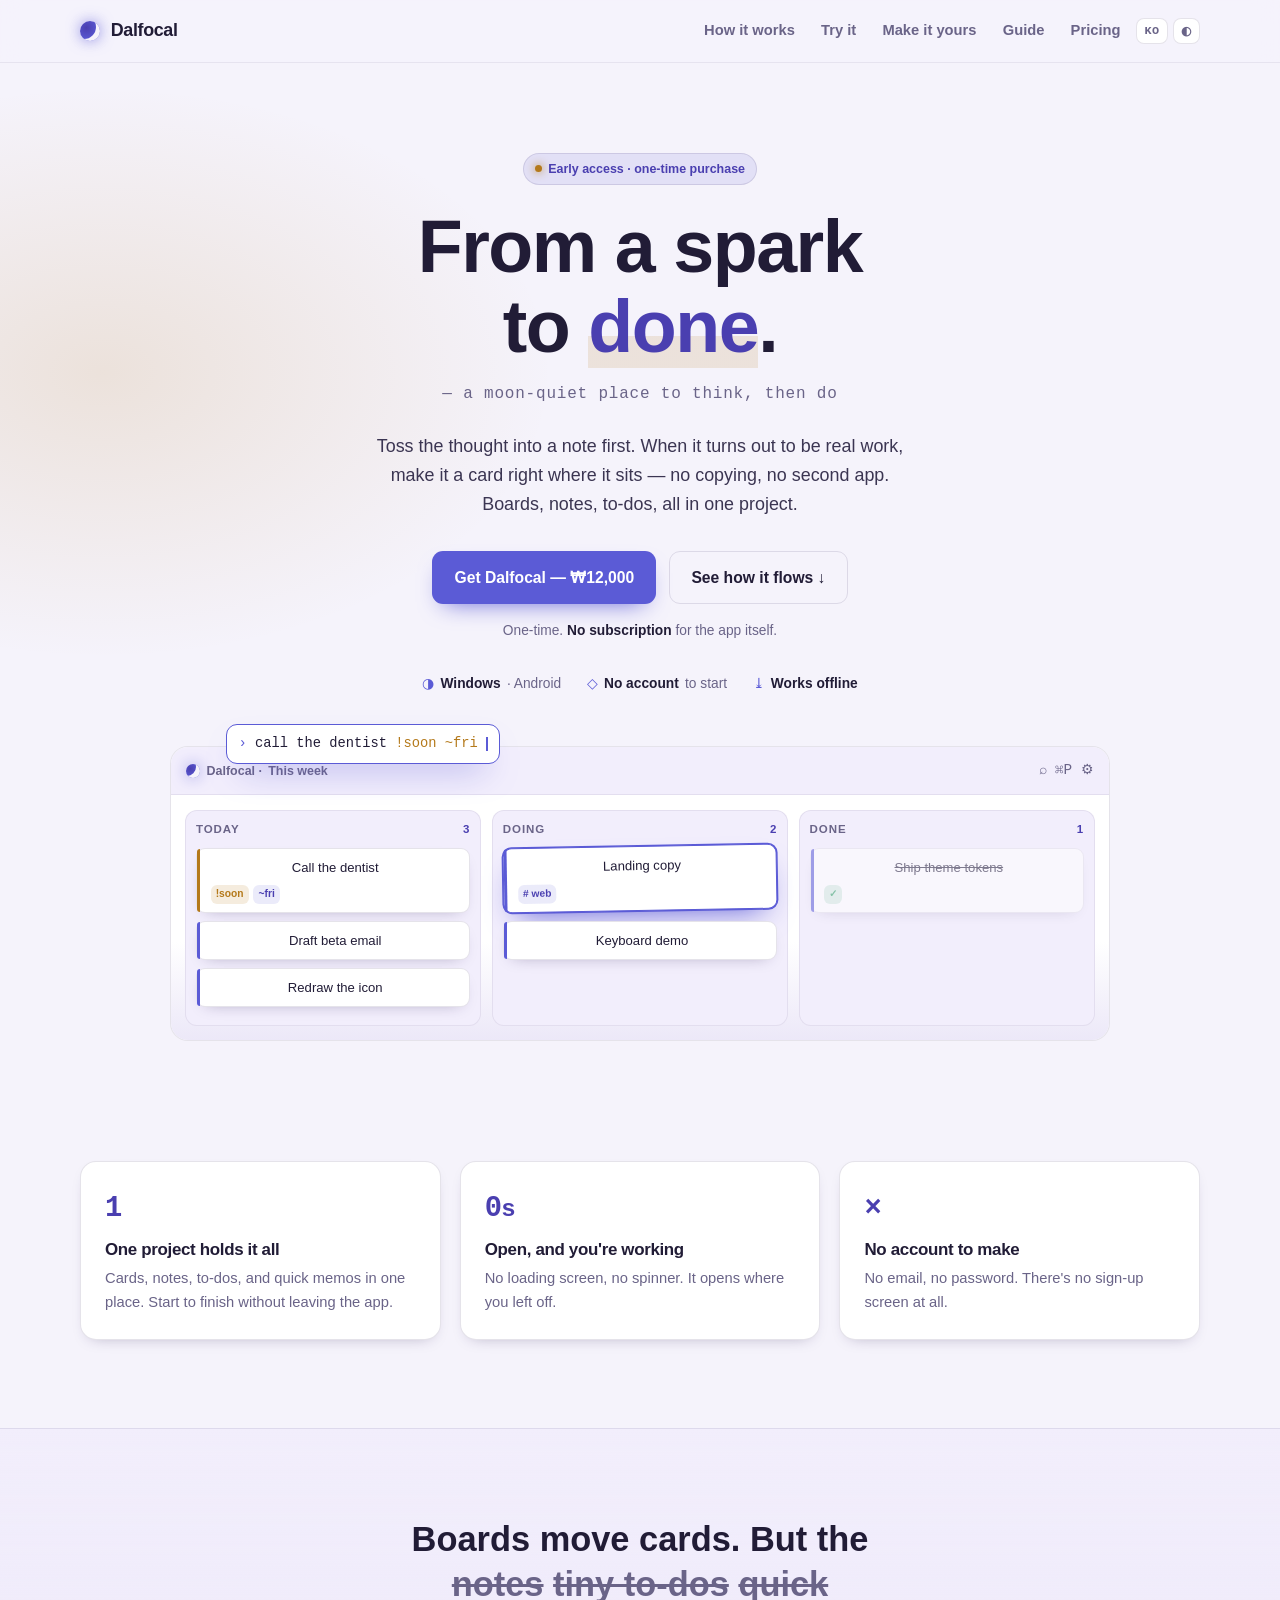
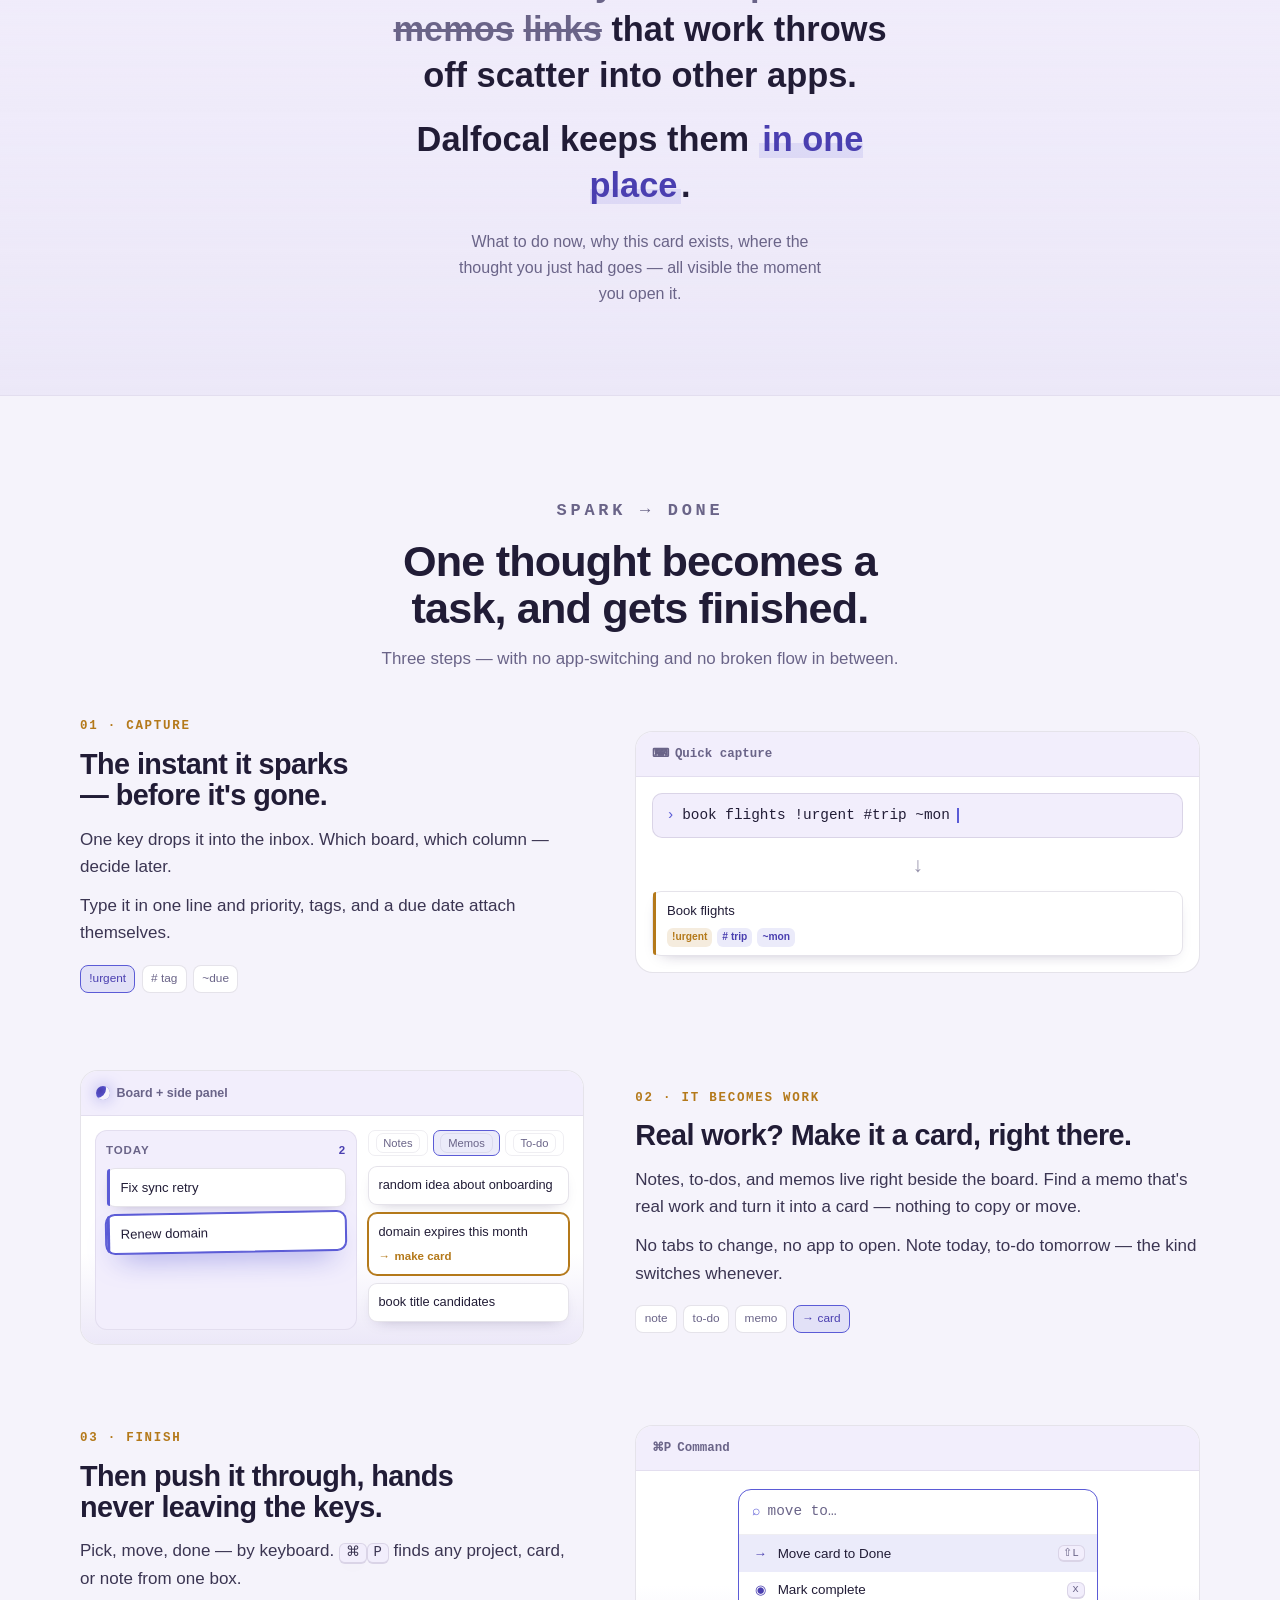
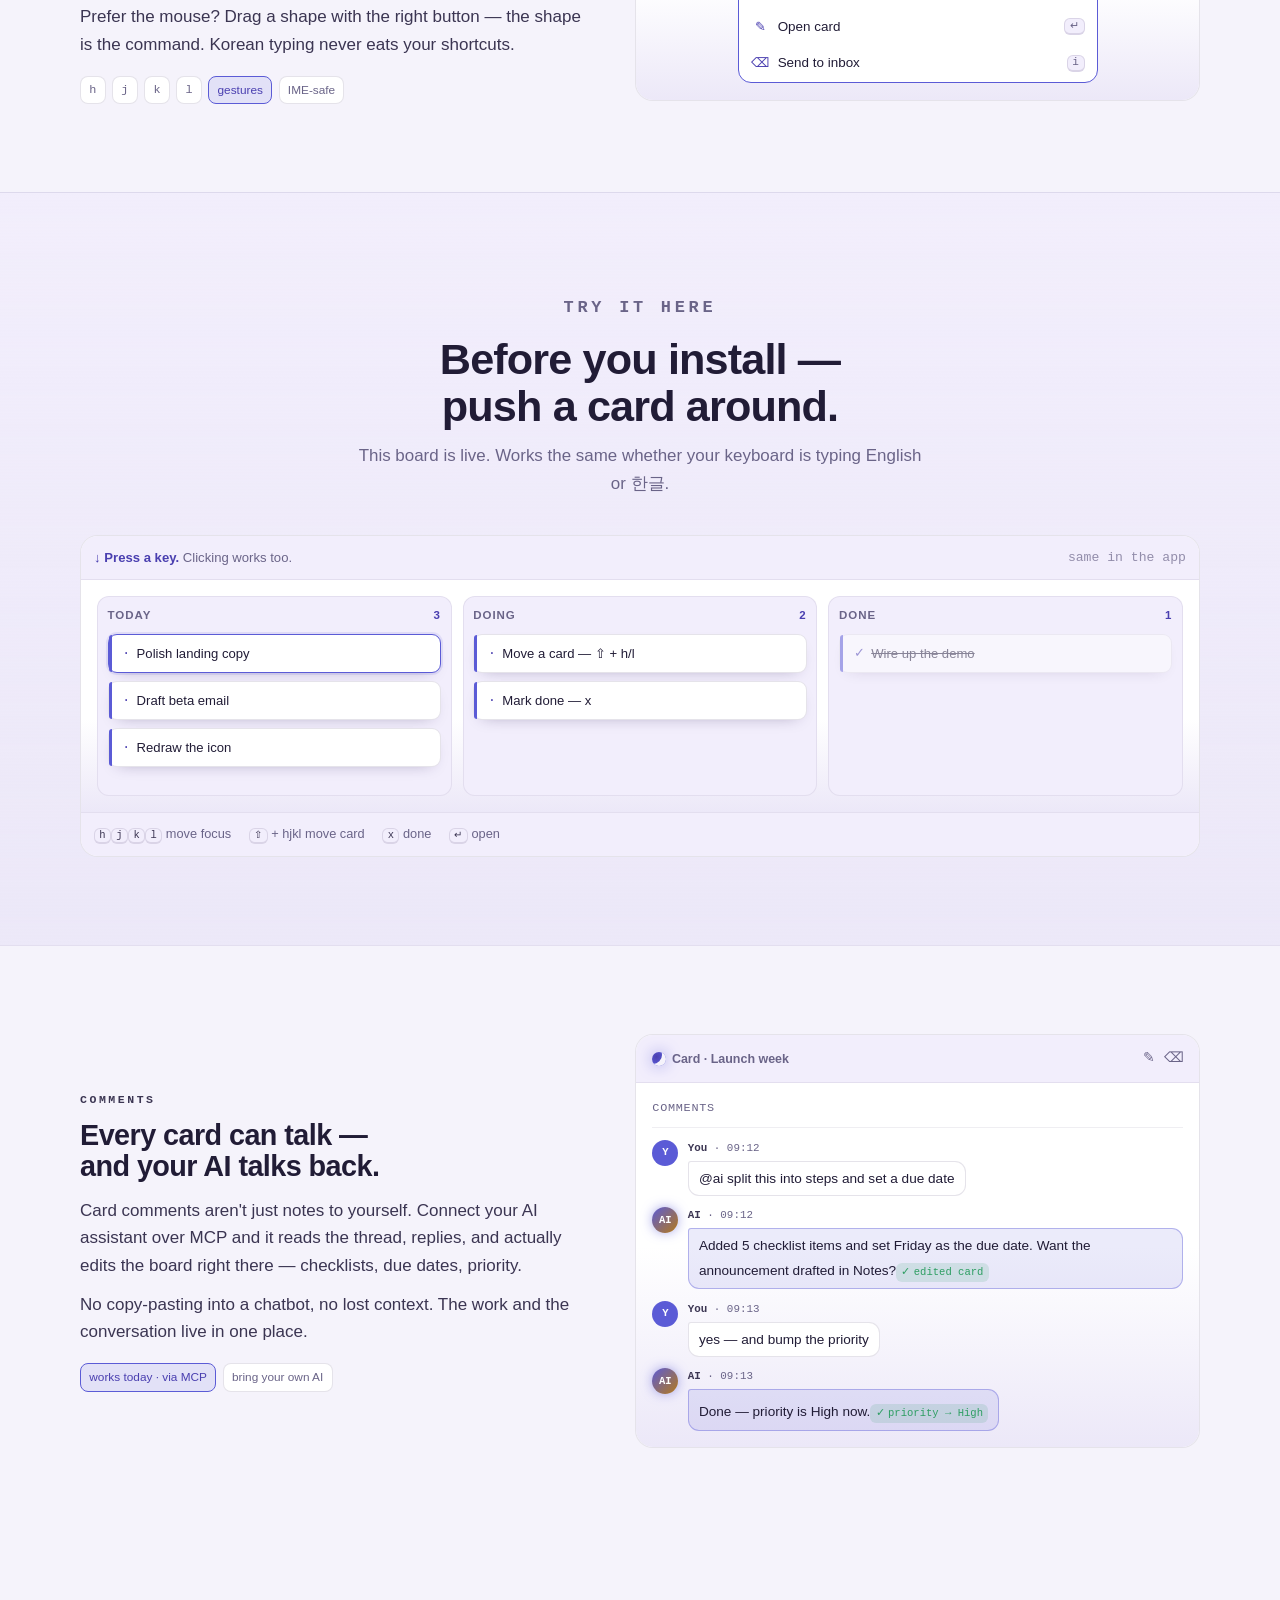
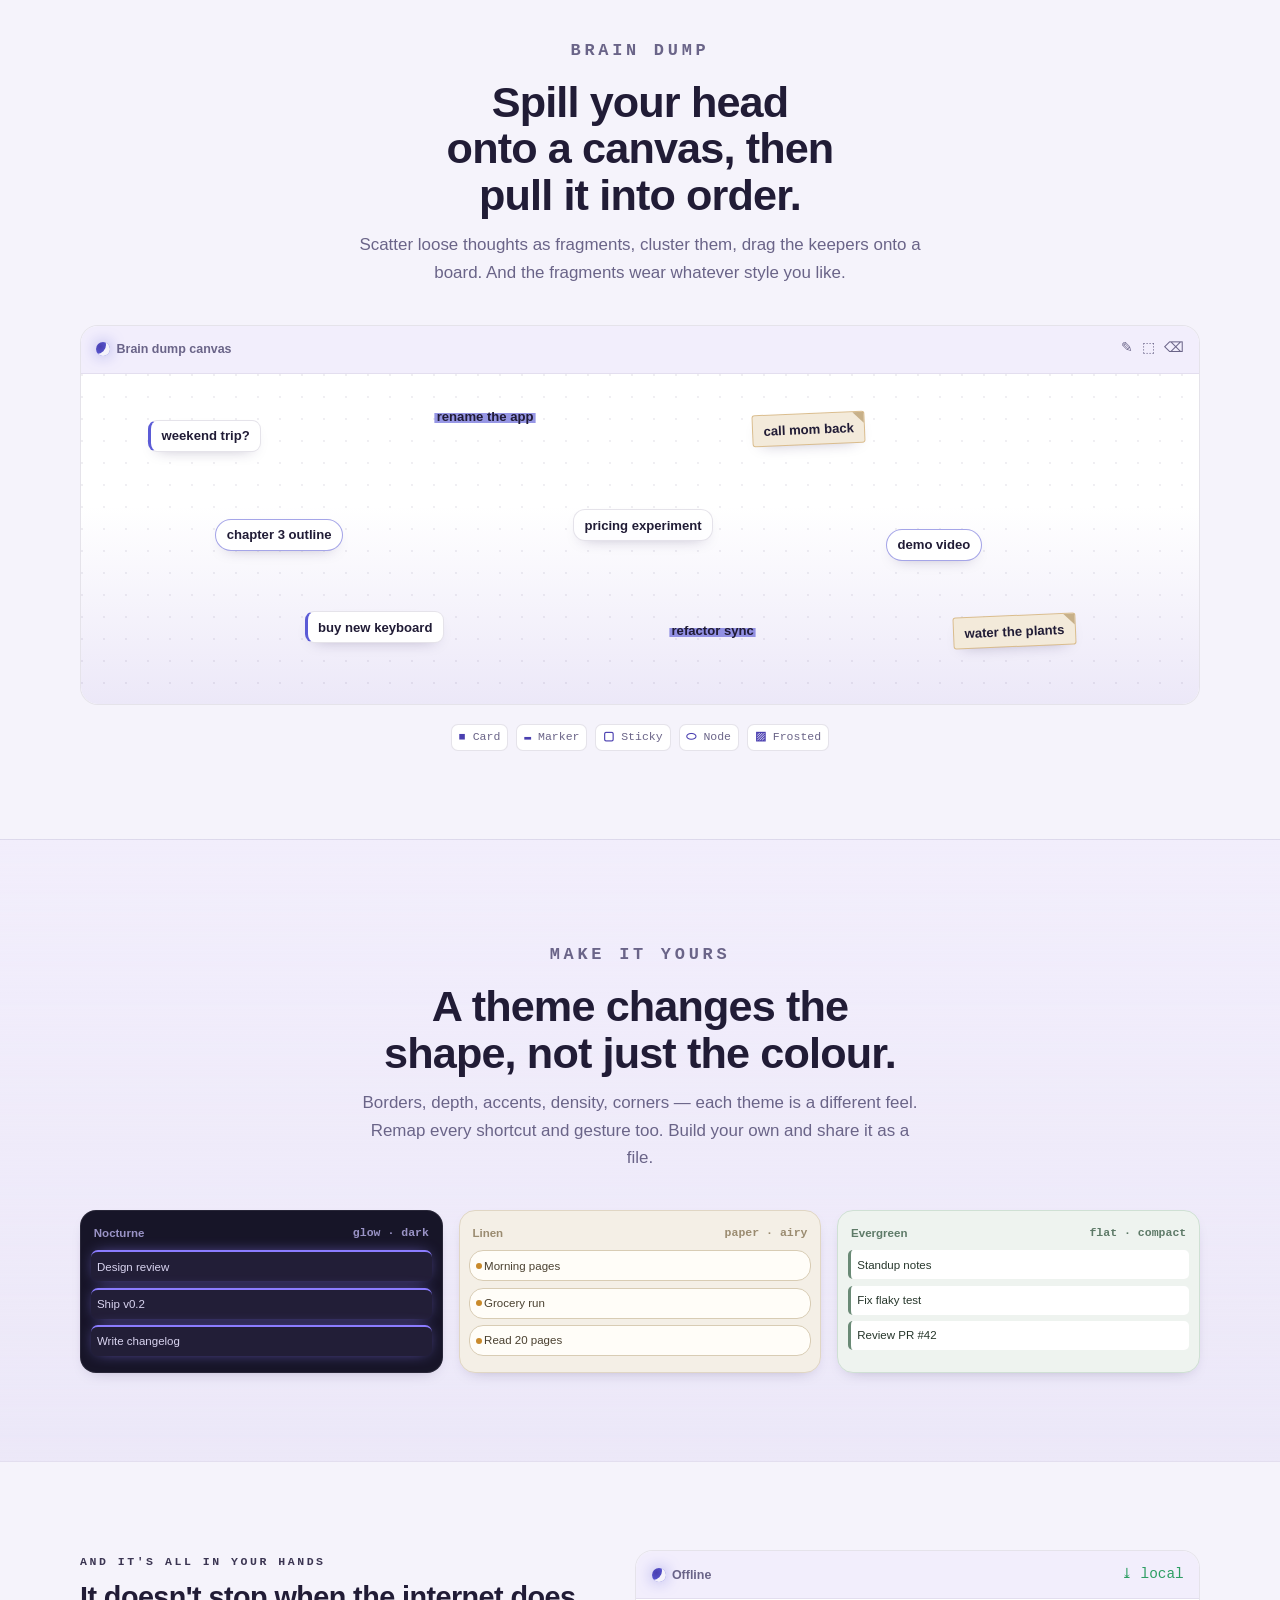
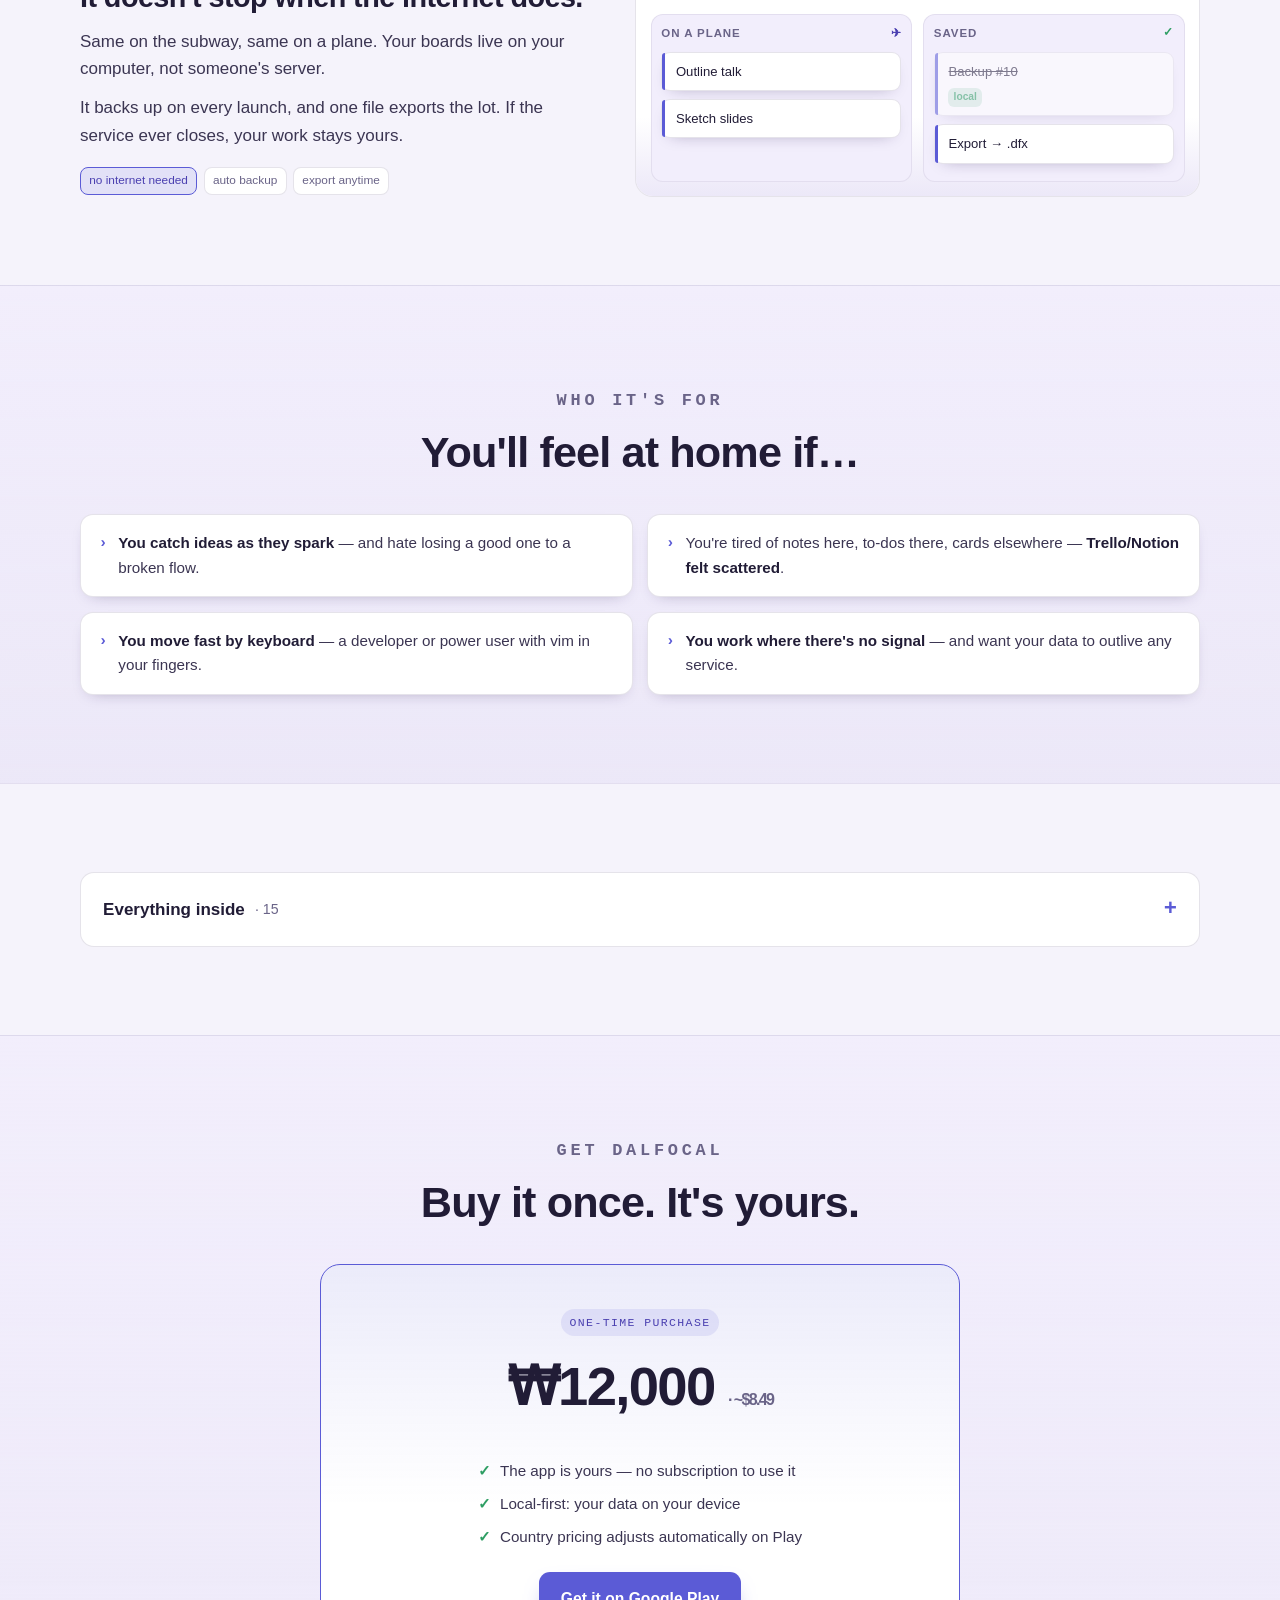
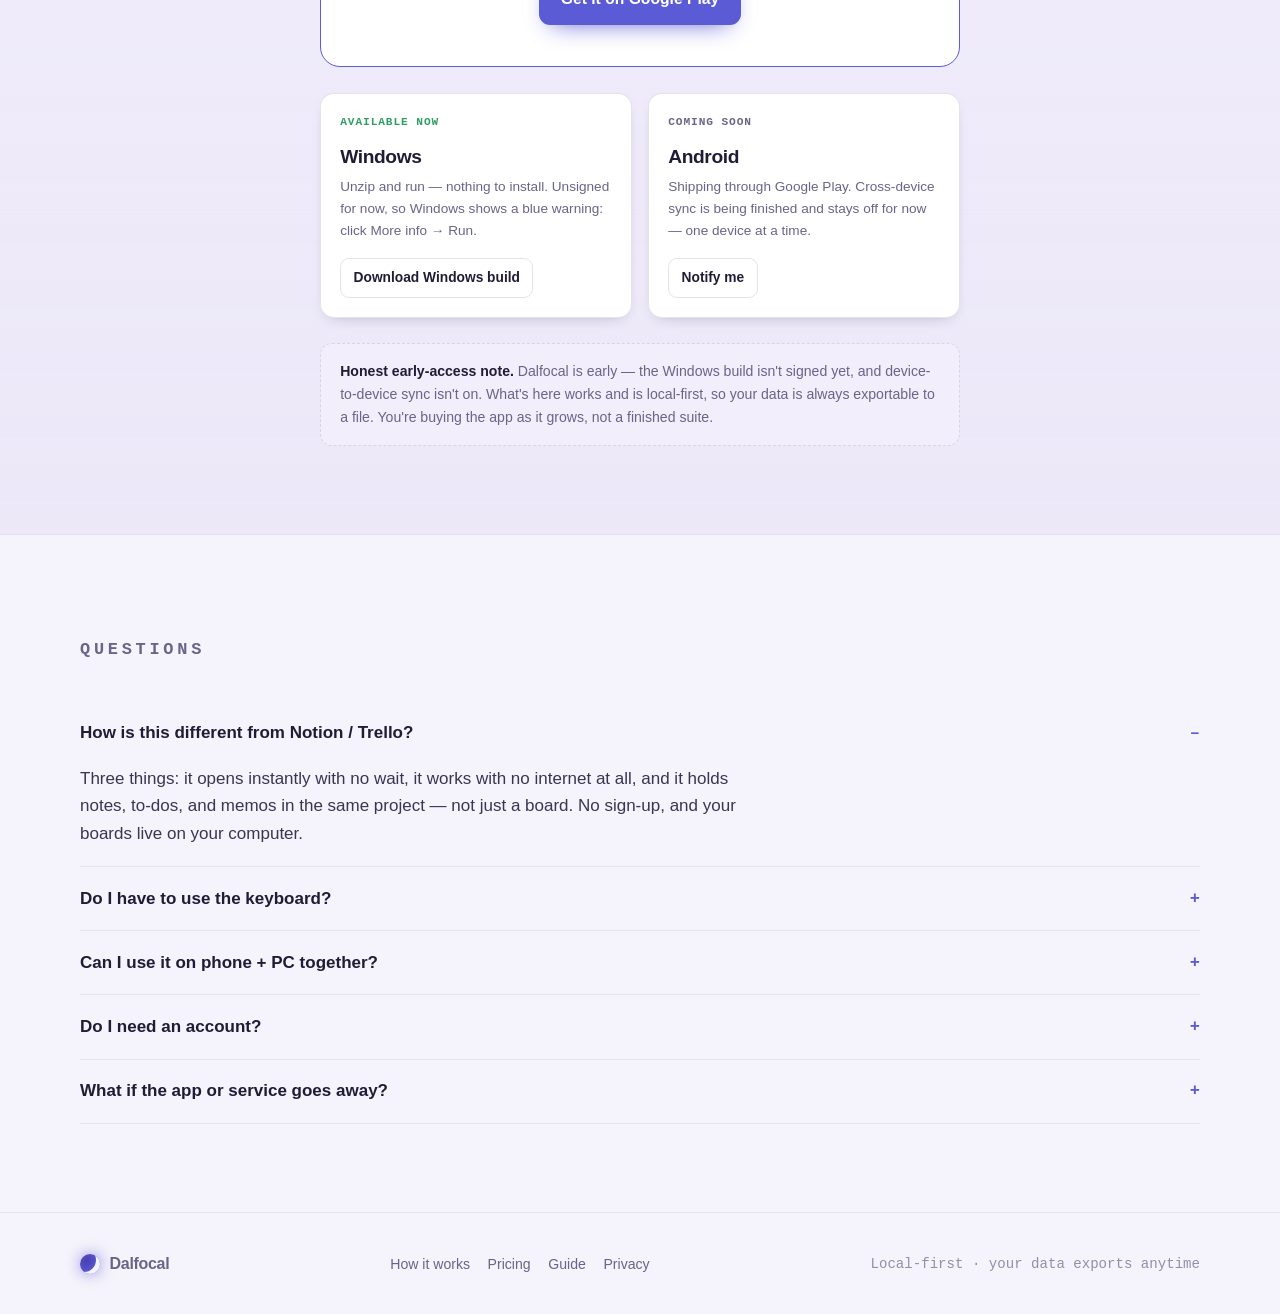
==== commit 61c6226d: "landing: add Comments + AI section — work with your AI assistant in card comments (via MCP)" ====
--- a/index.html
+++ b/index.html
@@ -396,6 +396,19 @@
 footer nav{display:flex;gap:1.1rem;flex-wrap:wrap}
 footer a:hover{color:var(--ink)}
 
+/* comments + AI thread */
+.cmt{padding:1rem;display:flex;flex-direction:column;gap:.7rem;background:linear-gradient(0deg,var(--bg-2),transparent 55%)}
+.cmt .cline{border-bottom:1px solid var(--line-2);padding-bottom:.55rem;font-family:ui-monospace,Menlo,monospace;font-size:.74rem;letter-spacing:.06em;text-transform:uppercase;color:var(--dim)}
+.msg{display:flex;gap:.55em;align-items:flex-start}
+.av{flex:none;width:26px;height:26px;border-radius:50%;display:grid;place-items:center;font-size:.66rem;font-weight:700;font-family:ui-monospace,Menlo,monospace;color:#fff;background:var(--dim)}
+.msg.you .av{background:var(--accent)}
+.msg.ai .av{background:linear-gradient(135deg,var(--accent),var(--spark));box-shadow:0 0 14px -3px var(--accent)}
+.who-t{font-size:.68rem;color:var(--dim);margin-bottom:.22rem;font-family:ui-monospace,Menlo,monospace}
+.who-t b{color:var(--ink-2)}
+.bub{background:var(--panel);border:1px solid var(--line);border-radius:11px;border-top-left-radius:3px;padding:.5em .75em;font-size:.85rem;line-height:1.45}
+.msg.ai .bub{background:var(--accent-soft);border-color:color-mix(in srgb,var(--accent) 40%,transparent)}
+.did{display:inline-flex;align-items:center;gap:.32em;margin-top:.45rem;font-size:.66rem;font-family:ui-monospace,Menlo,monospace;color:var(--good);background:color-mix(in srgb,var(--good) 14%,transparent);padding:.16em .5em;border-radius:6px}
+
 @media (prefers-reduced-motion: reduce){*{animation:none!important;transition:none!important}}
 </style>
 </head>
@@ -594,6 +607,29 @@
         <span><span class="cap key" data-key="Shift">⇧</span> + hjkl <span class="en">move card</span><span class="ko">카드 옮기기</span></span>
         <span><span class="cap key" data-key="KeyX">x</span> <span class="en">done</span><span class="ko">완료</span></span>
         <span><span class="cap key" data-key="Enter">↵</span> <span class="en">open</span><span class="ko">열기</span></span>
+      </div>
+    </div>
+  </div>
+</section>
+
+<!-- ===================== COMMENTS + AI ===================== -->
+<section id="ai" class="wrap">
+  <div class="row">
+    <div class="copy">
+      <p class="eyebrow"><span class="en">Comments</span><span class="ko">댓글</span></p>
+      <h3><span class="en">Every card can talk — and your AI talks back.</span><span class="ko">카드마다 대화 — AI도 같이.</span></h3>
+      <p><span class="en">Card comments aren't just notes to yourself. Connect your AI assistant over MCP and it reads the thread, replies, and actually edits the board right there — checklists, due dates, priority.</span><span class="ko">카드 댓글은 혼잣말이 아니에요. MCP로 내 AI 어시스턴트를 연결하면 스레드를 읽고 답하고, 그 자리에서 보드를 실제로 고쳐줍니다 — 체크리스트·마감·우선순위까지.</span></p>
+      <p><span class="en">No copy-pasting into a chatbot, no lost context. The work and the conversation live in one place.</span><span class="ko">챗봇에 복붙할 일도, 맥락 잃을 일도 없이. 일과 대화가 같은 자리에 있습니다.</span></p>
+      <div class="tags"><span class="chip a"><span class="en">works today · via MCP</span><span class="ko">지금 되는 기능 · MCP</span></span><span class="chip"><span class="en">bring your own AI</span><span class="ko">내 AI 연결</span></span></div>
+    </div>
+    <div class="panel">
+      <div class="chrome"><span class="tt"><span class="moon"></span><span class="en">Card · Launch week</span><span class="ko">카드 · 출시 주간</span></span><span class="sp mono">✎ ⌫</span></div>
+      <div class="cmt">
+        <div class="cline"><span class="en">Comments</span><span class="ko">댓글</span></div>
+        <div class="msg you"><span class="av">Y</span><div><div class="who-t"><b><span class="en">You</span><span class="ko">나</span></b> · 09:12</div><div class="bub">@ai <span class="en">split this into steps and set a due date</span><span class="ko">단계별로 쪼개고 마감일도 잡아줘</span></div></div></div>
+        <div class="msg ai"><span class="av">AI</span><div><div class="who-t"><b>AI</b> · 09:12</div><div class="bub"><span class="en">Added 5 checklist items and set Friday as the due date. Want the announcement drafted in Notes?</span><span class="ko">체크리스트 5개 추가하고 마감을 금요일로 잡았어요. 공지 초안도 노트에 써둘까요?</span><div class="did">✓ <span class="en">edited card</span><span class="ko">카드 수정함</span></div></div></div></div>
+        <div class="msg you"><span class="av">Y</span><div><div class="who-t"><b><span class="en">You</span><span class="ko">나</span></b> · 09:13</div><div class="bub"><span class="en">yes — and bump the priority</span><span class="ko">응 — 우선순위도 올려줘</span></div></div></div>
+        <div class="msg ai"><span class="av">AI</span><div><div class="who-t"><b>AI</b> · 09:13</div><div class="bub"><span class="en">Done — priority is High now.</span><span class="ko">완료 — 우선순위 '높음'으로.</span><div class="did">✓ <span class="en">priority → High</span><span class="ko">우선순위 → 높음</span></div></div></div></div>
       </div>
     </div>
   </div>
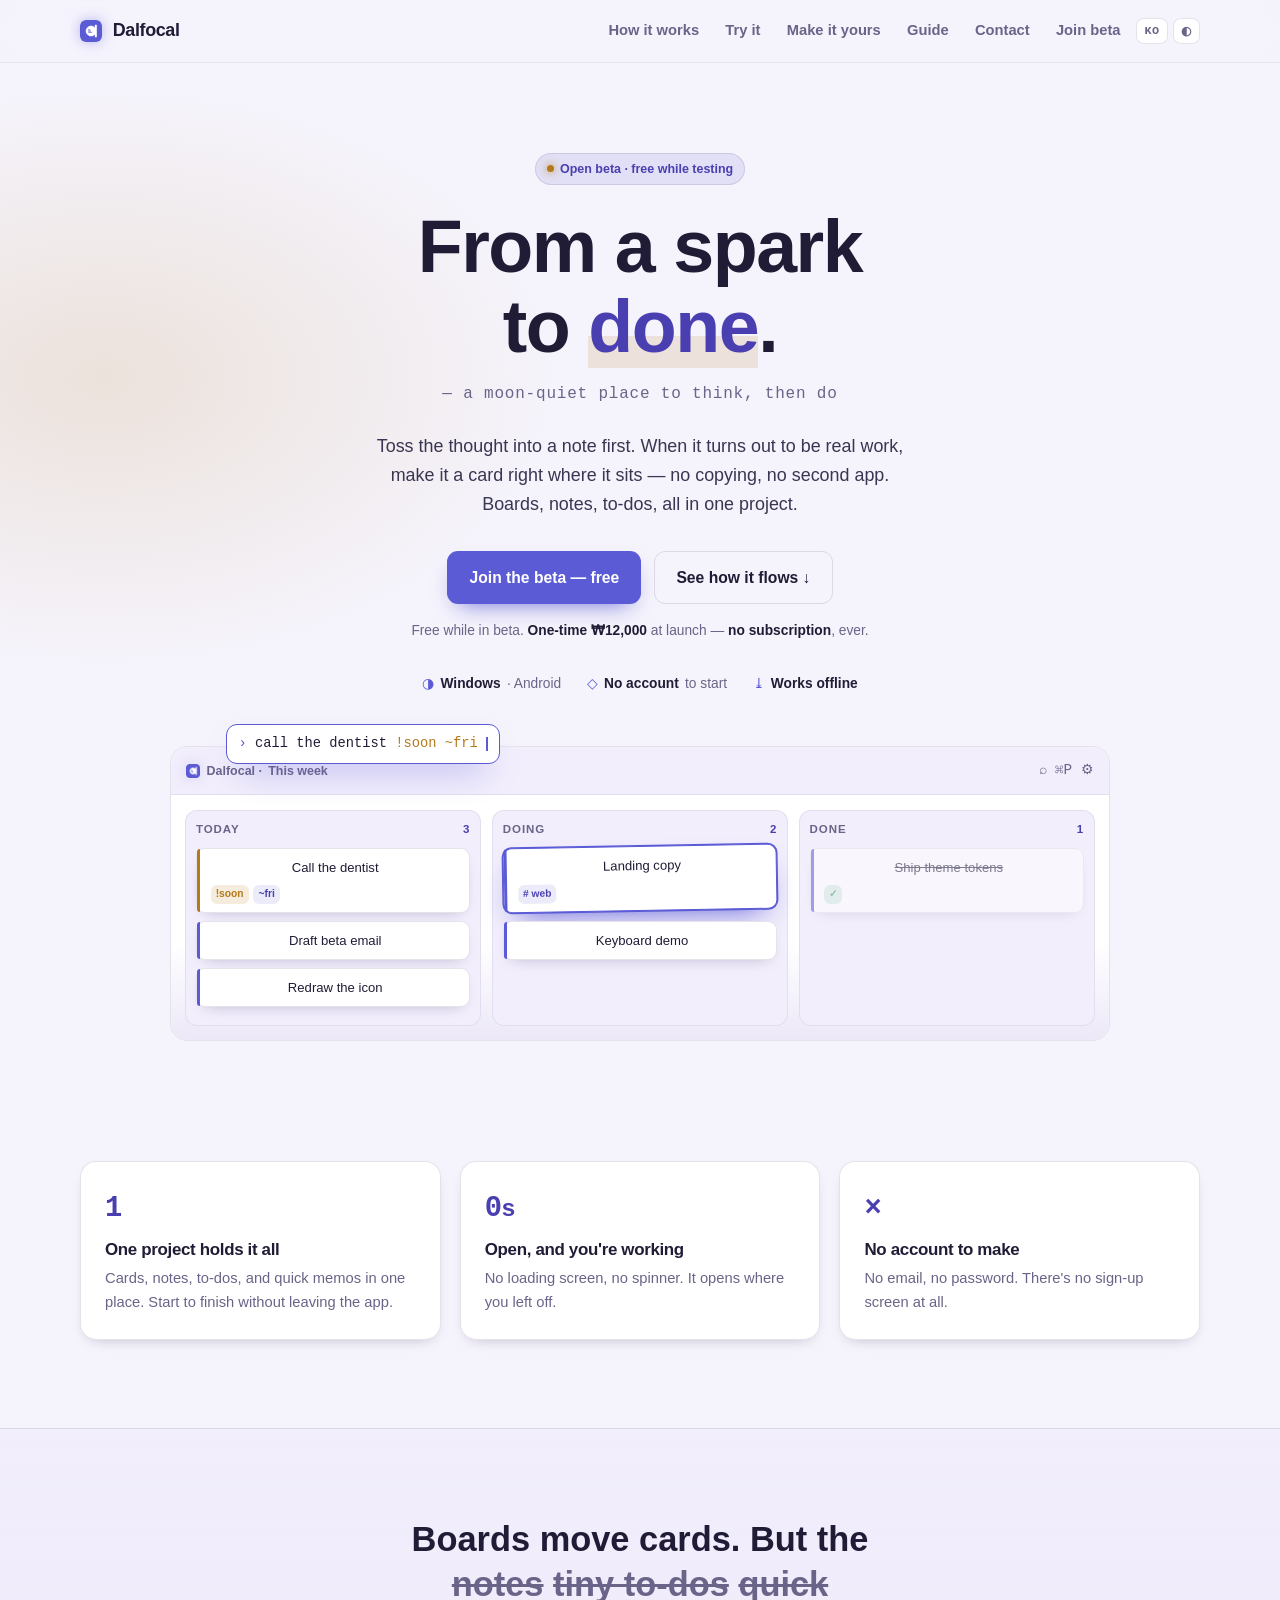
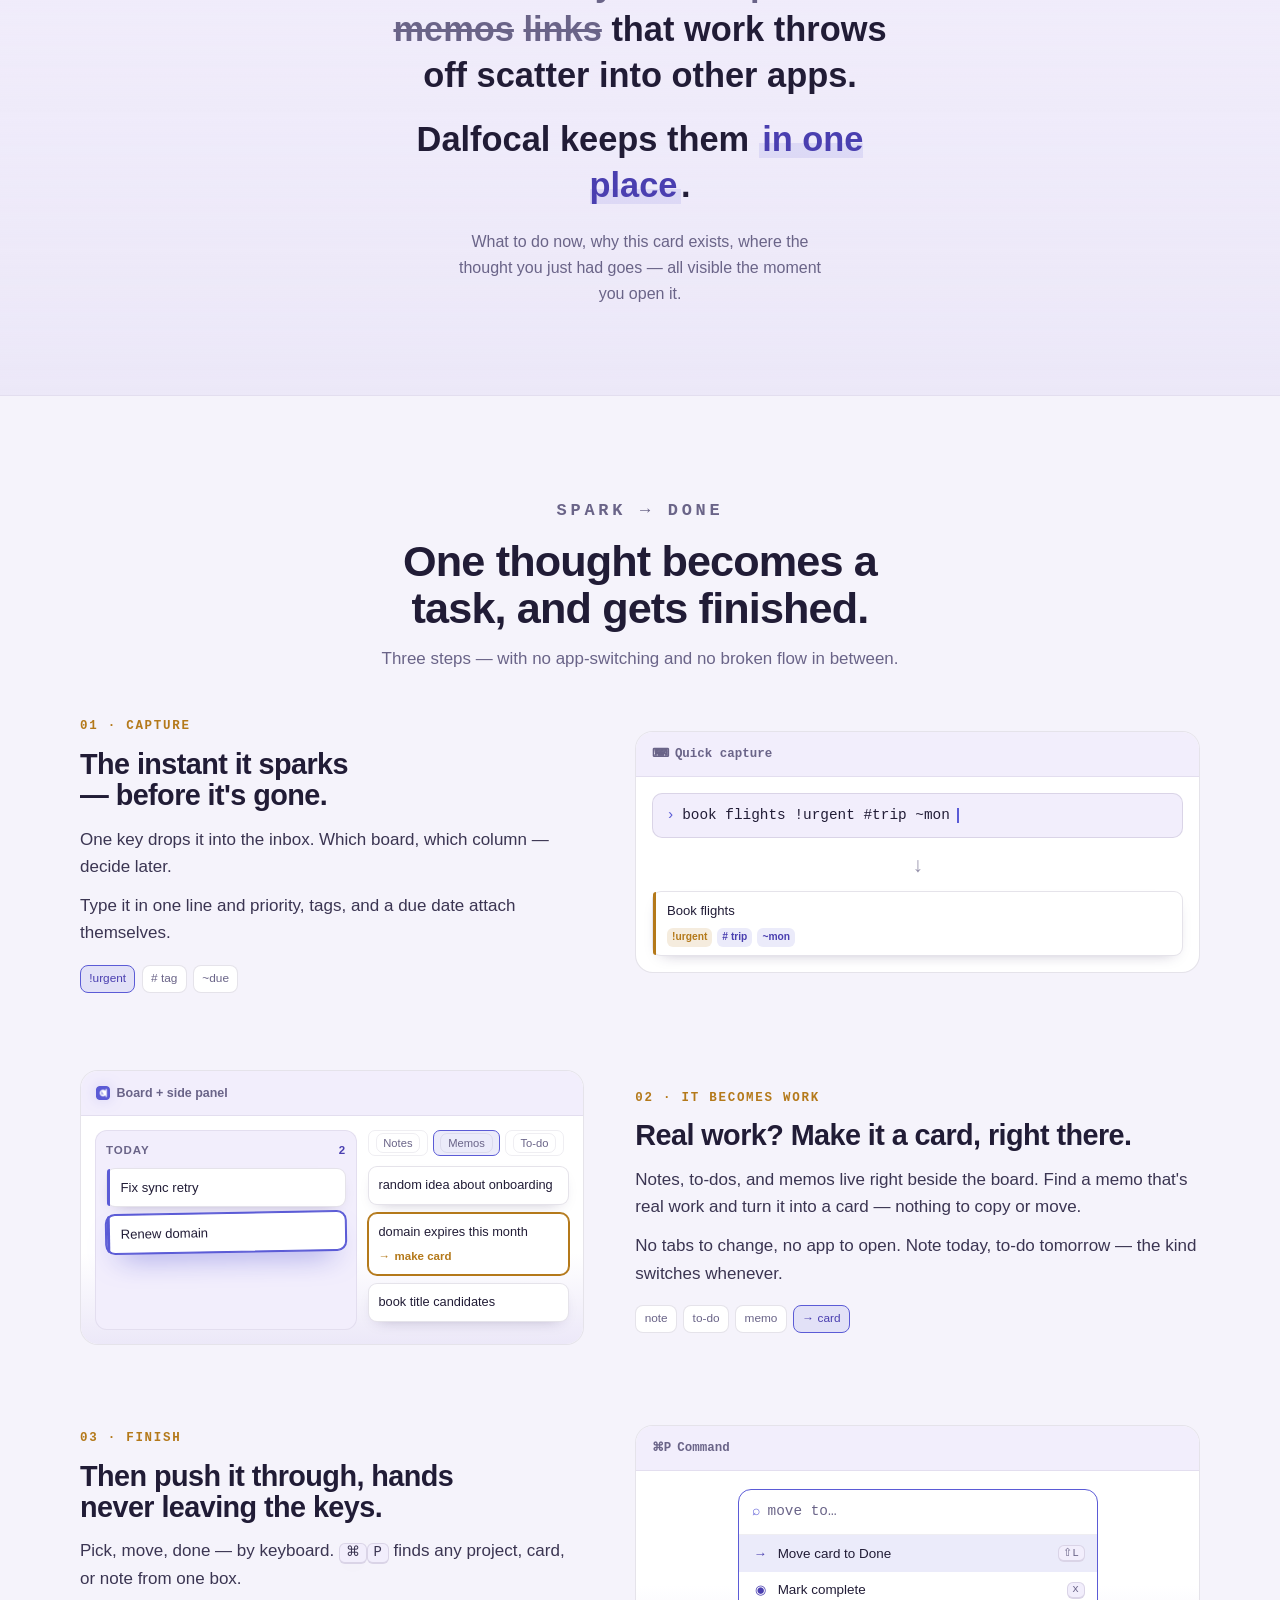
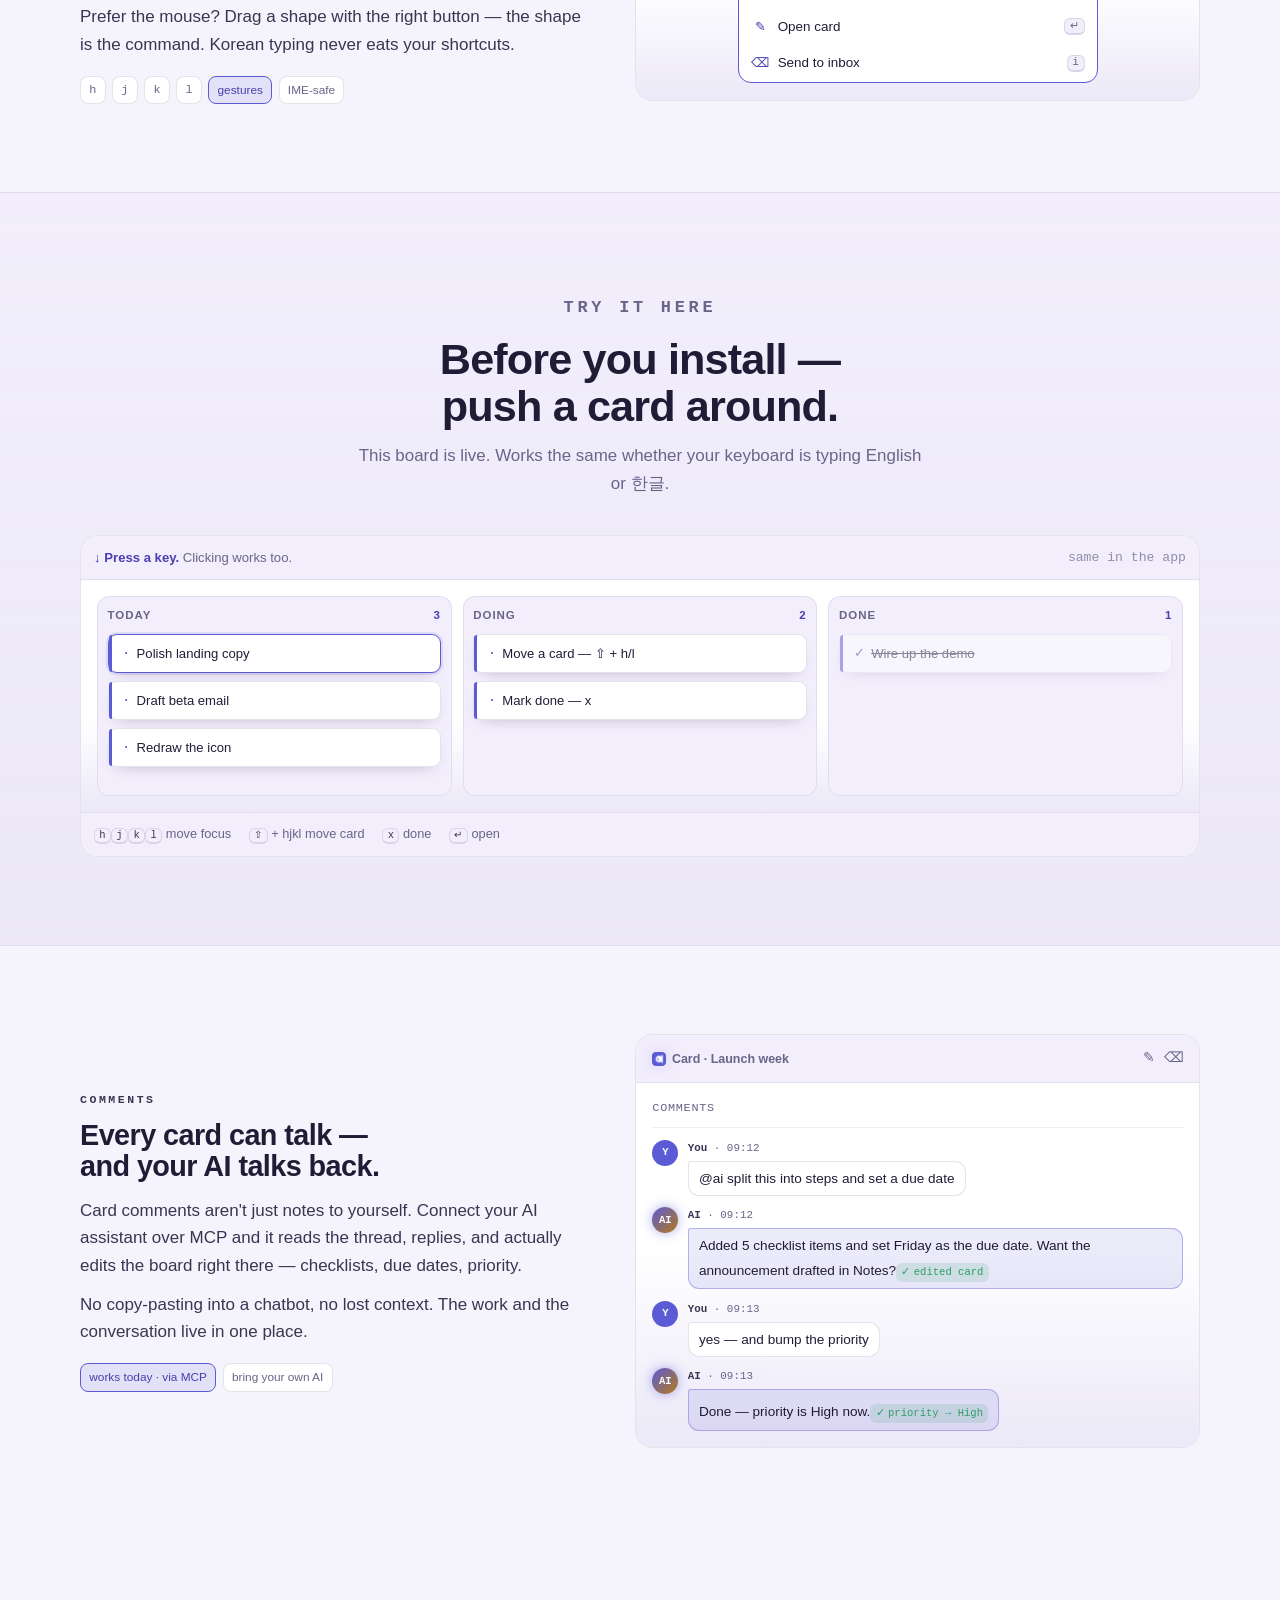
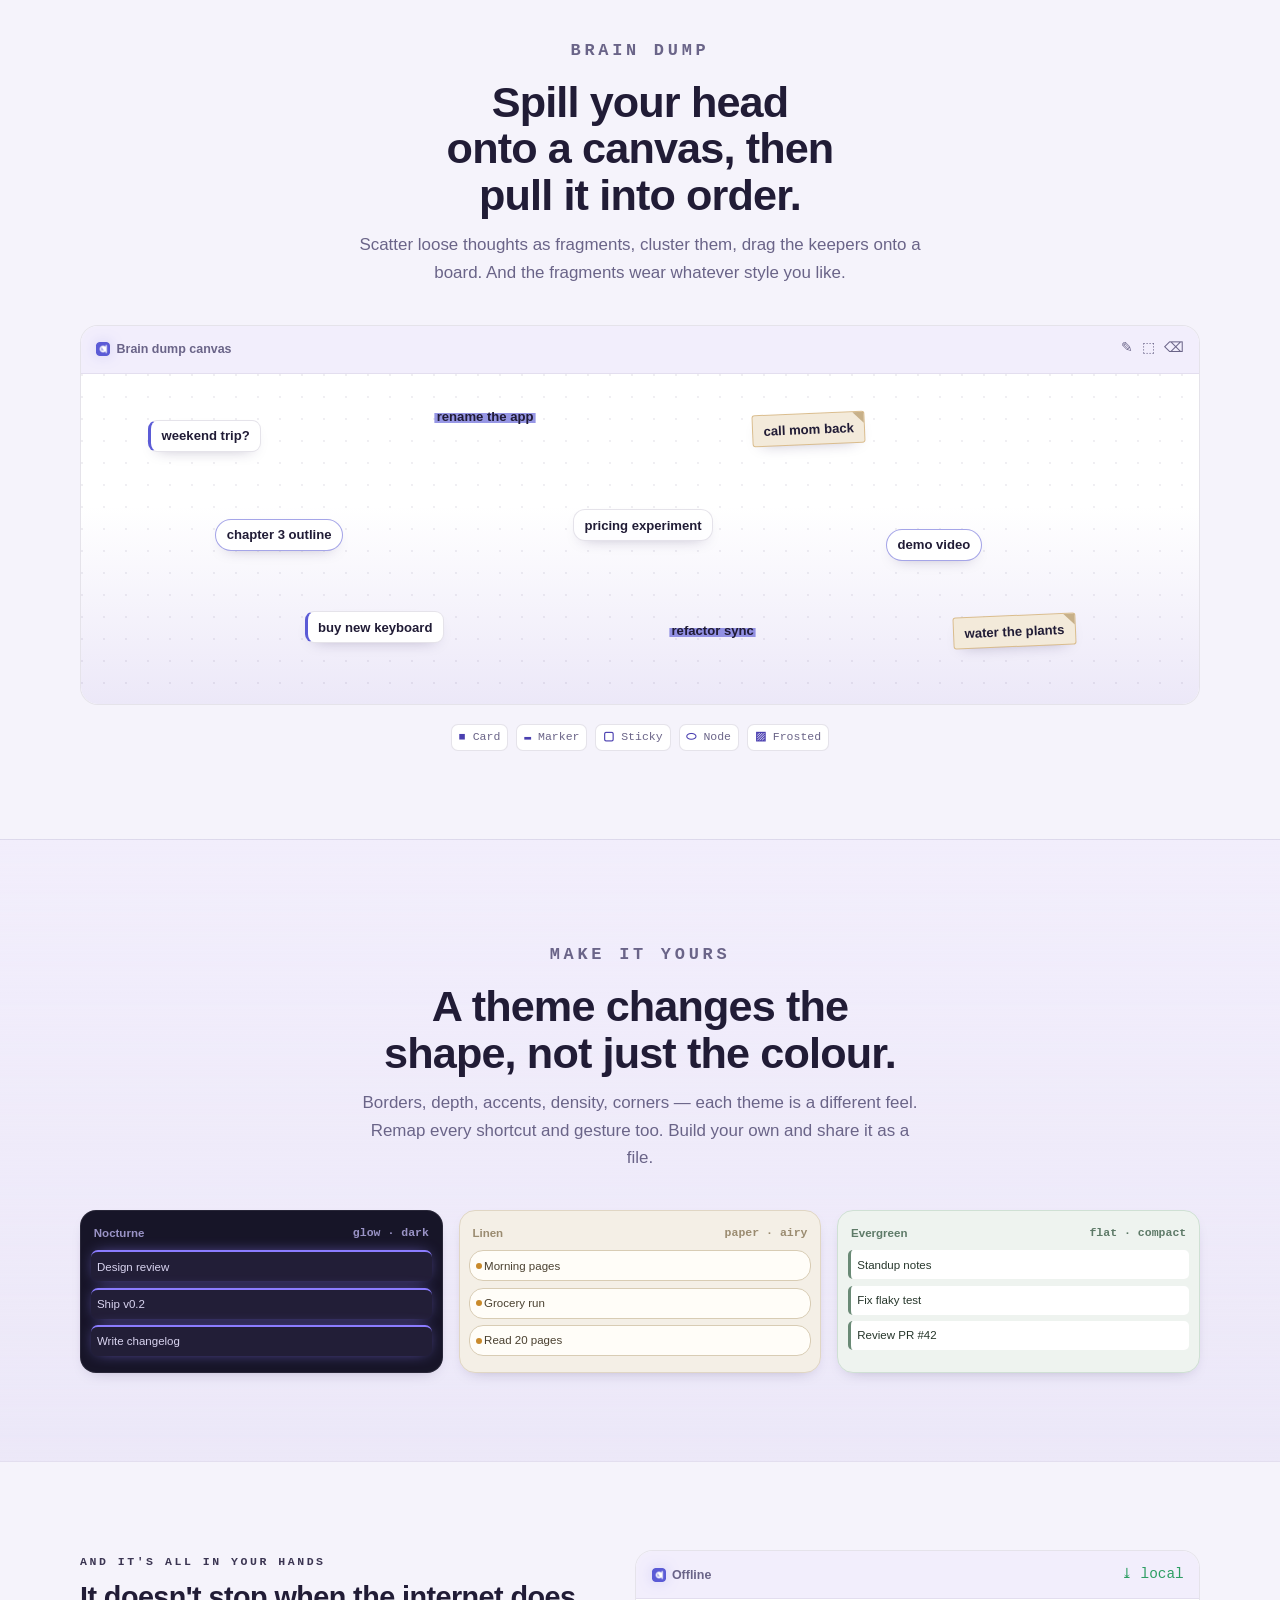
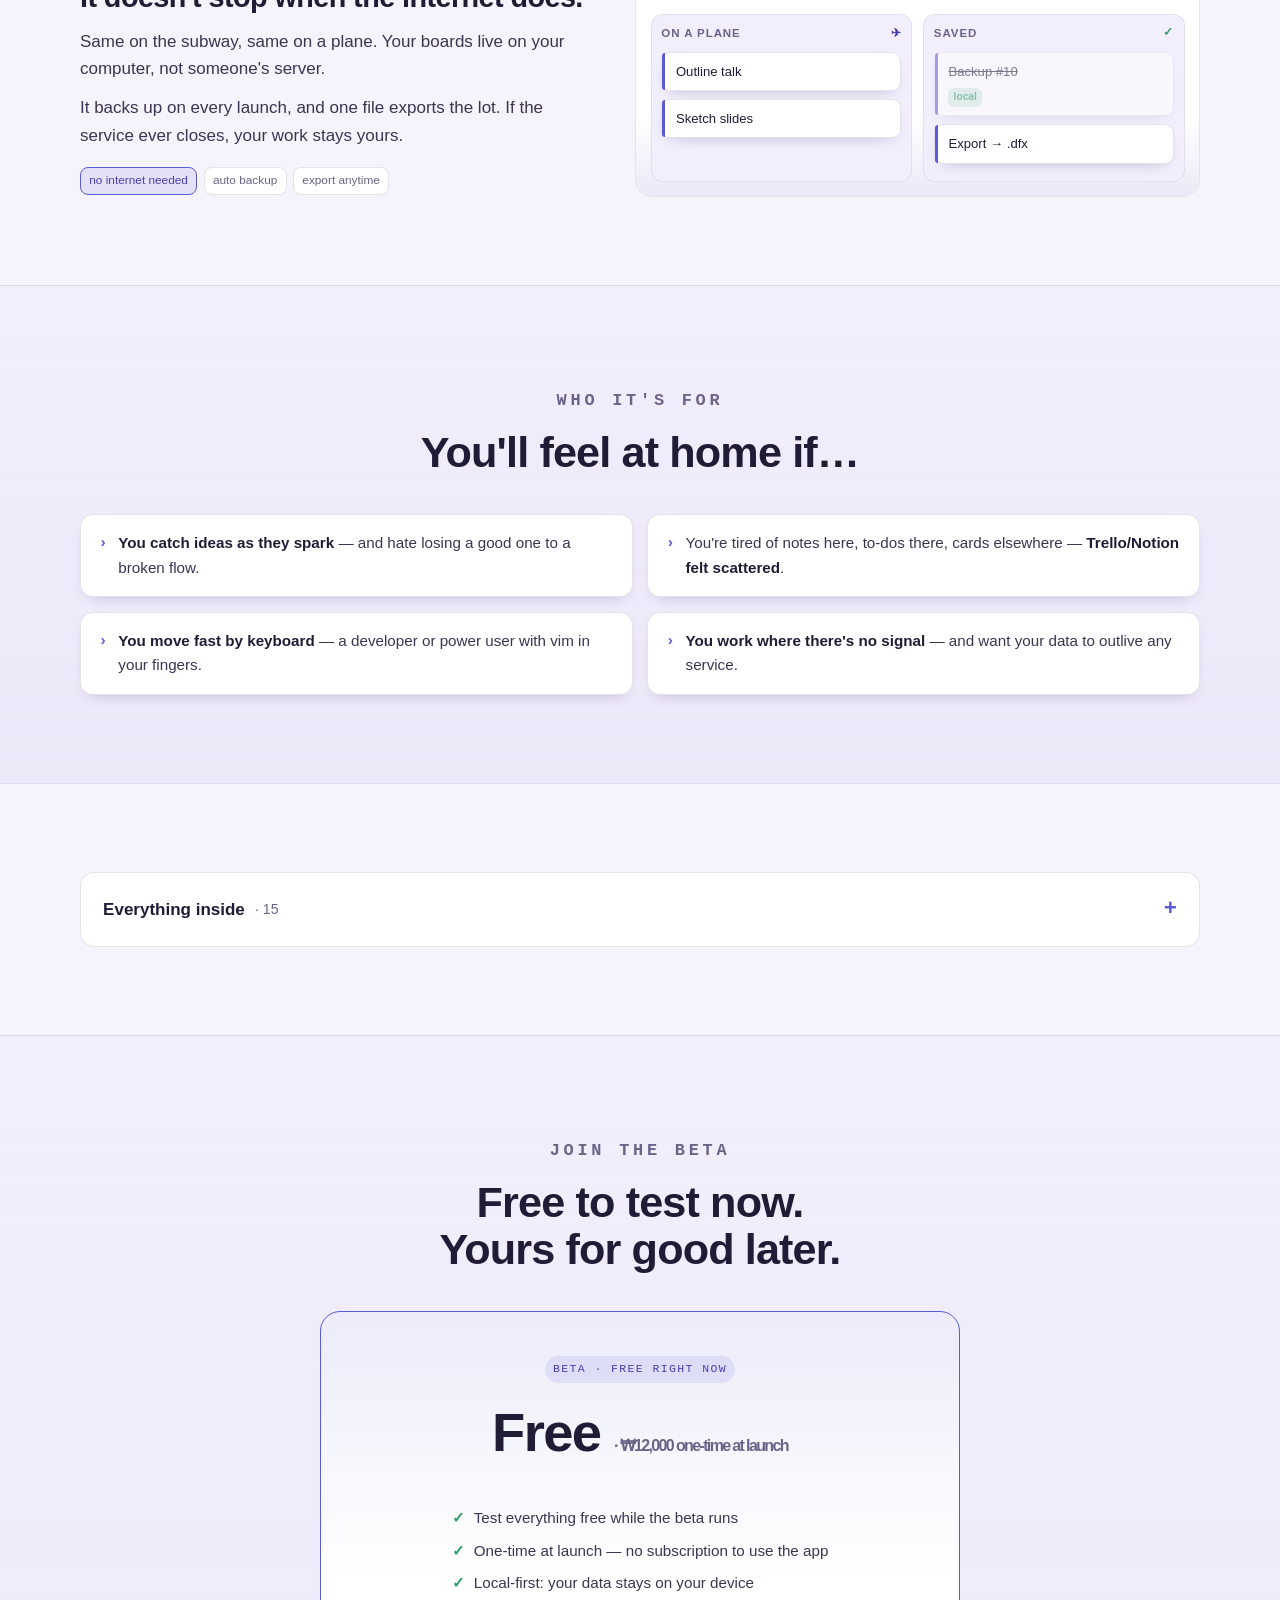
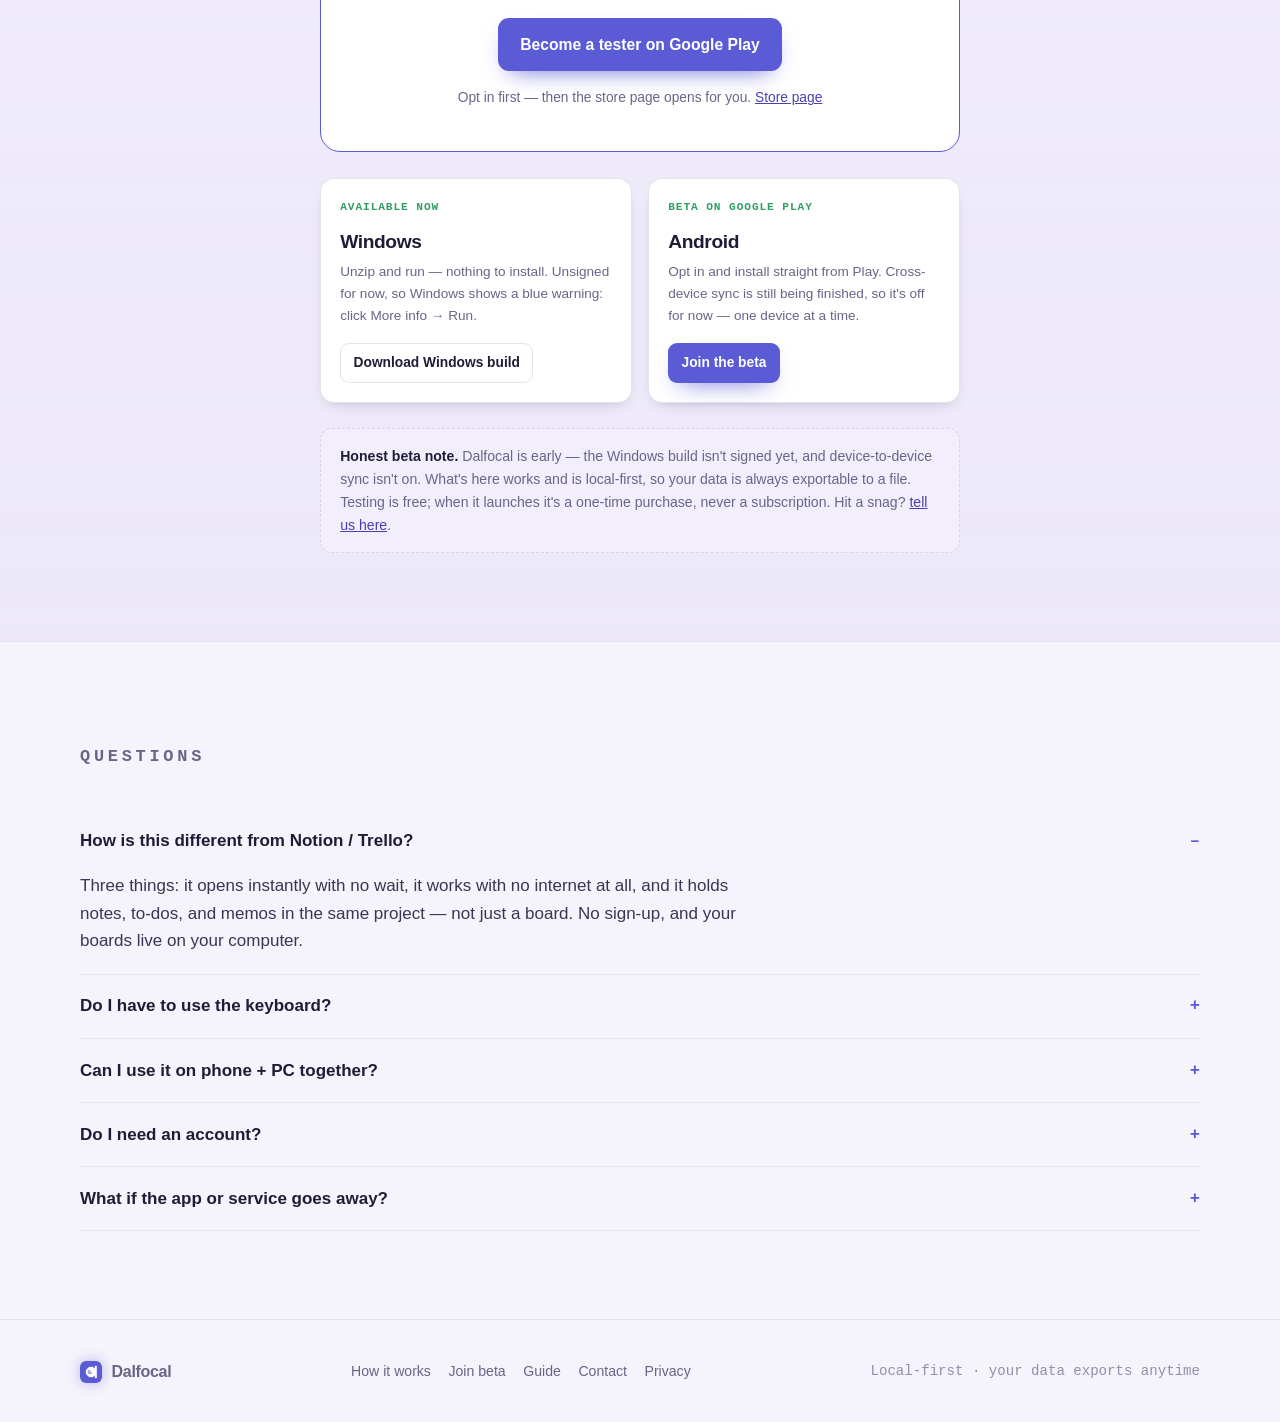
==== commit 8126fe7a: "landing: beta opt-in CTAs (Play testing link), real app icon, contact page link" ====
--- a/index.html
+++ b/index.html
@@ -84,6 +84,8 @@
   color-scheme:dark;
 }
 
+:root{--appicon:url("[data-uri]")}
+
 *{box-sizing:border-box}
 html{-webkit-text-size-adjust:100%}
 body{
@@ -146,10 +148,10 @@
 }
 .bar .wrap{display:flex;align-items:center;gap:1rem;height:62px}
 .brand{display:flex;align-items:center;gap:.6em;font-weight:750;letter-spacing:-.02em;font-size:1.12rem}
-.moon{position:relative;width:20px;height:20px;border-radius:50%;
-  background:radial-gradient(circle at 32% 34%, var(--accent-2), var(--accent) 70%);
-  box-shadow:0 0 16px -2px var(--accent), inset -6px -4px 0 -2px var(--bg);
-  flex:none}
+/* real app icon (Play master, inlined) — same mark the app ships with */
+.moon{position:relative;width:22px;height:22px;border-radius:27%;flex:none;
+  background-image:var(--appicon);background-size:cover;background-position:center;
+  box-shadow:0 0 16px -4px var(--accent)}
 .bar nav{margin-left:auto;display:flex;align-items:center;gap:.35rem}
 .bar nav a.navlink{padding:.4em .7em;border-radius:8px;color:var(--dim);font-size:.92rem;font-weight:550}
 .bar nav a.navlink:hover{color:var(--ink);background:var(--panel-2)}
@@ -422,7 +424,8 @@
       <a class="navlink hide-sm" href="#try"><span class="en">Try it</span><span class="ko">직접 해보기</span></a>
       <a class="navlink hide-sm" href="#make"><span class="en">Make it yours</span><span class="ko">내 손에 맞게</span></a>
       <a class="navlink hide-sm" href="guide.html"><span class="en">Guide</span><span class="ko">사용법</span></a>
-      <a class="navlink" href="#buy"><span class="en">Pricing</span><span class="ko">가격</span></a>
+      <a class="navlink hide-sm" href="contact.html"><span class="en">Contact</span><span class="ko">문의</span></a>
+      <a class="navlink" href="#buy"><span class="en">Join beta</span><span class="ko">베타 참여</span></a>
       <button class="toggle" id="lang" type="button" aria-label="Language">KO</button>
       <button class="toggle" id="theme" type="button" aria-label="Theme">◐</button>
     </nav>
@@ -433,7 +436,7 @@
 
 <!-- ===================== HERO ===================== -->
 <section class="hero wrap">
-  <span class="tag"><span class="dot"></span><span class="en">Early access · one-time purchase</span><span class="ko">얼리 액세스 · 일회성 구매</span></span>
+  <span class="tag"><span class="dot"></span><span class="en">Open beta · free while testing</span><span class="ko">베타 진행 중 · 테스트 기간 무료</span></span>
   <h1><span class="en">From a spark<br>to <em>done</em>.</span><span class="ko">떠오른 생각을<br><em>그대로 할 일로</em>.</span></h1>
   <p class="sub">— <span class="en">a moon-quiet place to think, then do</span><span class="ko">생각하고, 곧장 해내는 조용한 자리</span></p>
   <p class="lede">
@@ -442,10 +445,10 @@
   </p>
 
   <div class="hero-cta">
-    <a class="btn" href="#buy"><span class="en">Get Dalfocal — ₩12,000</span><span class="ko">구매하기 — ₩12,000</span></a>
+    <a class="btn" href="https://play.google.com/apps/testing/com.dalfocal.dalfocal" data-cta="beta"><span class="en">Join the beta — free</span><span class="ko">베타 참여하기 — 무료</span></a>
     <a class="btn ghost" href="#flow"><span class="en">See how it flows ↓</span><span class="ko">1분만 구경하기 ↓</span></a>
   </div>
-  <p class="price-note"><span class="en">One-time. <b>No subscription</b> for the app itself.</span><span class="ko">일회성. 앱 자체엔 <b>구독 없음</b>.</span></p>
+  <p class="price-note"><span class="en">Free while in beta. <b>One-time ₩12,000</b> at launch — <b>no subscription</b>, ever.</span><span class="ko">베타 기간 무료. 정식 출시 시 <b>일회성 ₩12,000</b> — <b>구독은 없습니다</b>.</span></p>
 
   <div class="hero-meta">
     <span><span class="mk">◑</span> <b>Windows</b> · Android</span>
@@ -765,21 +768,22 @@
 <section id="buy" class="alt">
   <div class="wrap">
     <div class="section-head center">
-      <p class="eyebrow"><span class="en">Get Dalfocal</span><span class="ko">구매</span></p>
-      <h2><span class="en">Buy it once. It's yours.</span><span class="ko">한 번 사면, 내 것.</span></h2>
+      <p class="eyebrow"><span class="en">Join the beta</span><span class="ko">베타 참여</span></p>
+      <h2><span class="en">Free to test now. Yours for good later.</span><span class="ko">지금은 무료 테스트, 나중엔 내 것.</span></h2>
     </div>
 
     <div class="price-card">
-      <span class="once"><span class="en">One-time purchase</span><span class="ko">일회성 구매</span></span>
-      <p class="amt">₩12,000 <small>· ~$8.49</small></p>
+      <span class="once"><span class="en">Beta · free right now</span><span class="ko">베타 · 지금은 무료</span></span>
+      <p class="amt"><span class="en">Free</span><span class="ko">무료</span> <small><span class="en">· ₩12,000 one-time at launch</span><span class="ko">· 정식 출시 시 일회성 ₩12,000</span></small></p>
       <ul>
-        <li><span class="en">The app is yours — no subscription to use it</span><span class="ko">앱은 내 것 — 쓰는 데 구독 없음</span></li>
-        <li><span class="en">Local-first: your data on your device</span><span class="ko">로컬 우선: 데이터는 내 기기에</span></li>
-        <li><span class="en">Country pricing adjusts automatically on Play</span><span class="ko">Play 국가별 가격 자동 적용</span></li>
+        <li><span class="en">Test everything free while the beta runs</span><span class="ko">베타 기간엔 전부 무료로 사용</span></li>
+        <li><span class="en">One-time at launch — no subscription to use the app</span><span class="ko">정식판은 일회성 — 쓰는 데 구독 없음</span></li>
+        <li><span class="en">Local-first: your data stays on your device</span><span class="ko">로컬 우선: 데이터는 내 기기에</span></li>
       </ul>
       <div class="hero-cta" style="margin-top:0">
-        <a class="btn" href="#" data-cta="buy"><span class="en">Get it on Google Play</span><span class="ko">Google Play에서 받기</span></a>
-      </div>
+        <a class="btn" href="https://play.google.com/apps/testing/com.dalfocal.dalfocal" data-cta="beta"><span class="en">Become a tester on Google Play</span><span class="ko">Google Play 테스터로 참여</span></a>
+      </div>
+      <p class="price-note" style="margin-top:1rem"><span class="en">Opt in first — then the store page opens for you.</span><span class="ko">먼저 참여(옵트인)해야 스토어 페이지가 열립니다.</span> <a href="https://play.google.com/store/apps/details?id=com.dalfocal.dalfocal" style="color:var(--accent-2);text-decoration:underline"><span class="en">Store page</span><span class="ko">스토어 페이지</span></a></p>
     </div>
 
     <div class="platforms">
@@ -789,18 +793,19 @@
         <p><span class="en">Unzip and run — nothing to install. Unsigned for now, so Windows shows a blue warning: click More info → Run.</span><span class="ko">압축 풀고 실행하면 끝. 아직 서명 전이라 파란 경고창이 뜨는데 추가 정보 → 실행을 누르면 됩니다.</span></p>
         <a class="btn small ghost" href="#" data-cta="windows"><span class="en">Download Windows build</span><span class="ko">Windows 빌드 받기</span></a>
       </div>
-      <div class="plat soon">
-        <p class="st"><span class="en">Coming soon</span><span class="ko">준비 중</span></p>
+      <div class="plat">
+        <p class="st"><span class="en">Beta on Google Play</span><span class="ko">Play 베타 진행 중</span></p>
         <h3>Android</h3>
-        <p><span class="en">Shipping through Google Play. Cross-device sync is being finished and stays off for now — one device at a time.</span><span class="ko">Google Play로 냅니다. 기기끼리 잇는 동기화는 마무리 중이라 지금은 꺼둠 — 한 기기 안에서 동작.</span></p>
-        <a class="btn small ghost" href="#" data-cta="android"><span class="en">Notify me</span><span class="ko">알림 받기</span></a>
+        <p><span class="en">Opt in and install straight from Play. Cross-device sync is still being finished, so it's off for now — one device at a time.</span><span class="ko">옵트인하면 Play에서 바로 설치됩니다. 기기 간 동기화는 마무리 중이라 지금은 꺼둠 — 한 기기 안에서 동작.</span></p>
+        <a class="btn small" href="https://play.google.com/apps/testing/com.dalfocal.dalfocal" data-cta="beta"><span class="en">Join the beta</span><span class="ko">베타 참여하기</span></a>
       </div>
     </div>
 
     <div class="ea-note">
-      <b><span class="en">Honest early-access note.</span><span class="ko">얼리 액세스 안내.</span></b>
-      <span class="en"> Dalfocal is early — the Windows build isn't signed yet, and device-to-device sync isn't on. What's here works and is local-first, so your data is always exportable to a file. You're buying the app as it grows, not a finished suite.</span>
-      <span class="ko"> Dalfocal은 초기 단계입니다 — Windows 빌드는 아직 서명 전, 기기 간 동기화는 미적용. 지금 있는 건 로컬 우선으로 잘 돌아가고, 데이터는 언제든 파일로 내보낼 수 있습니다. 완성된 스위트가 아니라 자라나는 앱을 사는 것.</span>
+      <b><span class="en">Honest beta note.</span><span class="ko">솔직한 베타 안내.</span></b>
+      <span class="en"> Dalfocal is early — the Windows build isn't signed yet, and device-to-device sync isn't on. What's here works and is local-first, so your data is always exportable to a file. Testing is free; when it launches it's a one-time purchase, never a subscription.</span>
+      <span class="ko"> Dalfocal은 초기 단계입니다 — Windows 빌드는 아직 서명 전, 기기 간 동기화는 미적용. 지금 있는 건 로컬 우선으로 잘 돌아가고, 데이터는 언제든 파일로 내보낼 수 있습니다. 테스트는 무료, 정식 출시는 일회성 구매 — 구독은 없습니다.</span>
+      <span class="en"> Hit a snag? </span><span class="ko"> 막히는 게 있으면 </span><a href="contact.html" style="color:var(--accent-2);text-decoration:underline"><span class="en">tell us here</span><span class="ko">여기로 알려주세요</span></a>.
     </div>
   </div>
 </section>
@@ -838,8 +843,9 @@
     <p class="brand" style="font-size:1rem"><span class="moon" aria-hidden="true"></span>Dalfocal</p>
     <nav>
       <a href="#flow"><span class="en">How it works</span><span class="ko">작동 방식</span></a>
-      <a href="#buy"><span class="en">Pricing</span><span class="ko">가격</span></a>
+      <a href="#buy"><span class="en">Join beta</span><span class="ko">베타 참여</span></a>
       <a href="guide.html"><span class="en">Guide</span><span class="ko">사용법</span></a>
+      <a href="contact.html"><span class="en">Contact</span><span class="ko">문의</span></a>
       <a href="privacy.html"><span class="en">Privacy</span><span class="ko">개인정보</span></a>
     </nav>
     <p class="mono" style="opacity:.7"><span class="en">Local-first · your data exports anytime</span><span class="ko">로컬 우선 · 데이터는 언제든 내보내기</span></p>
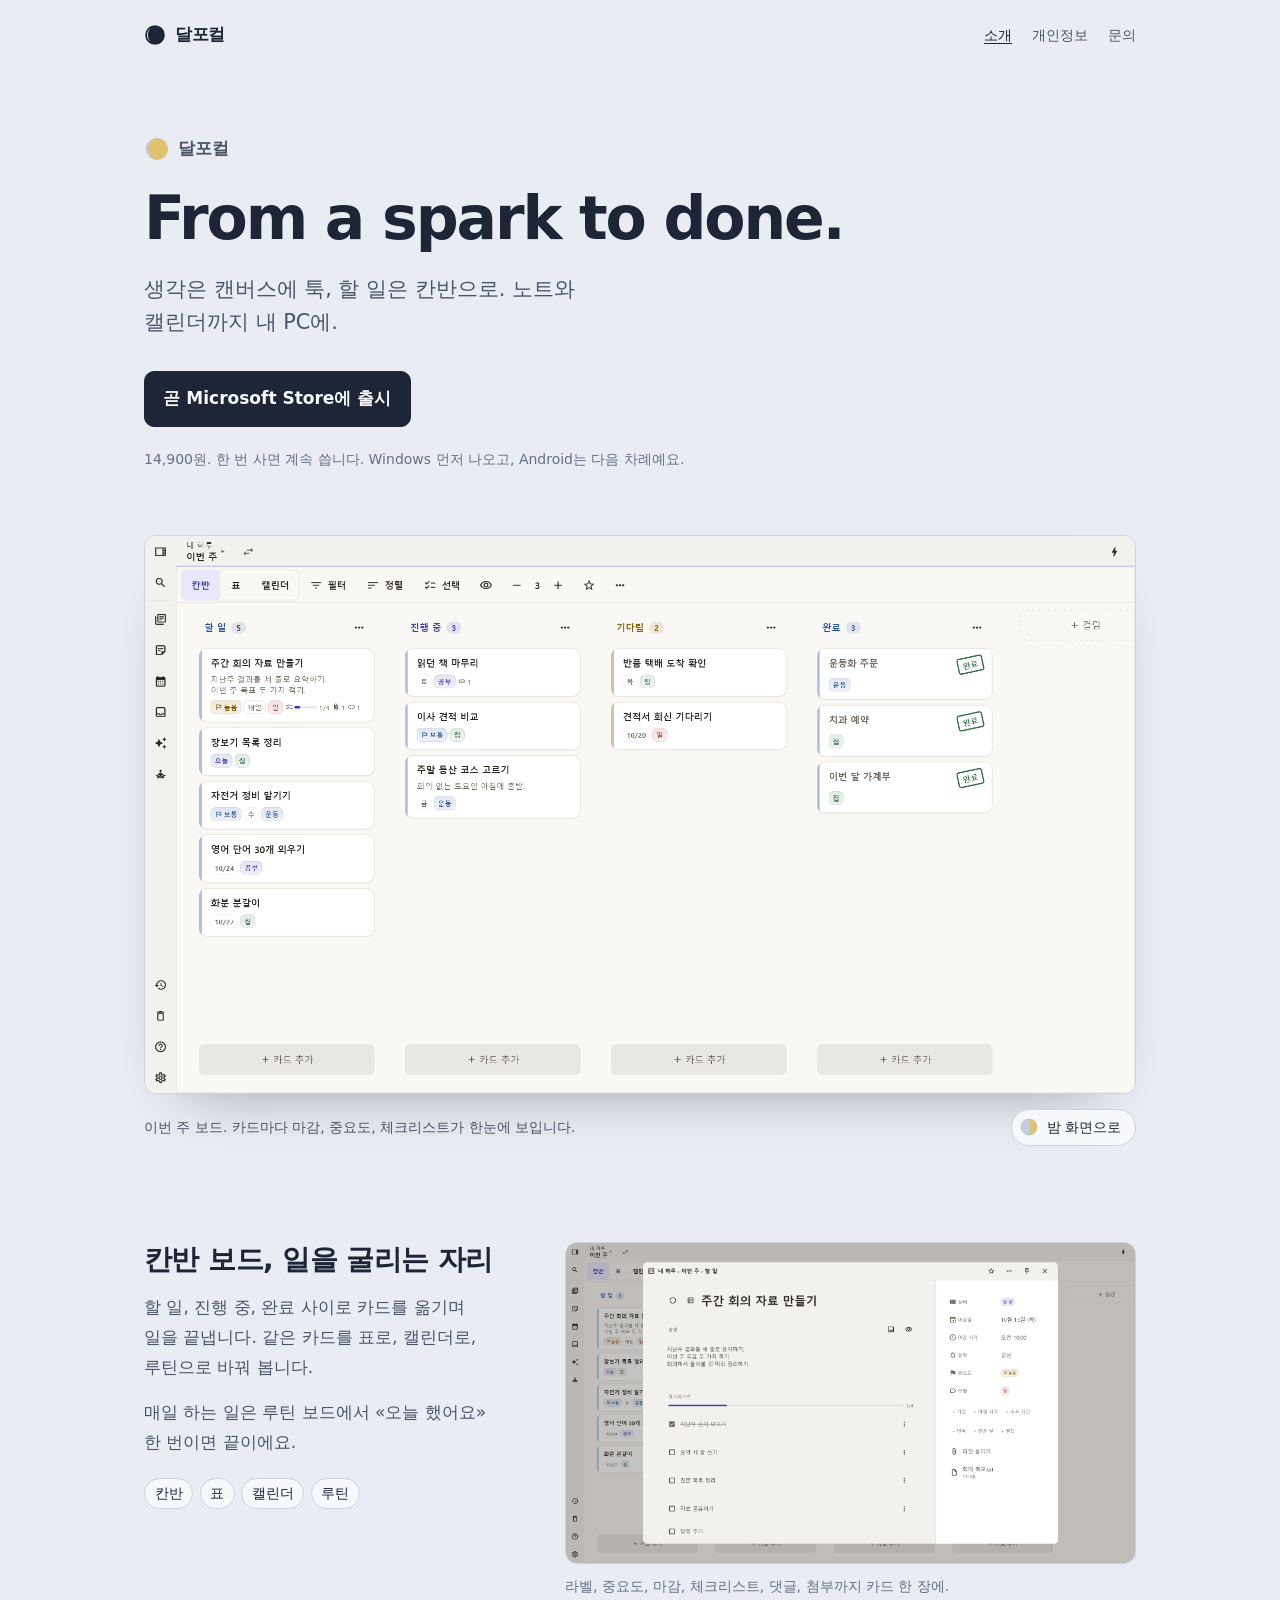
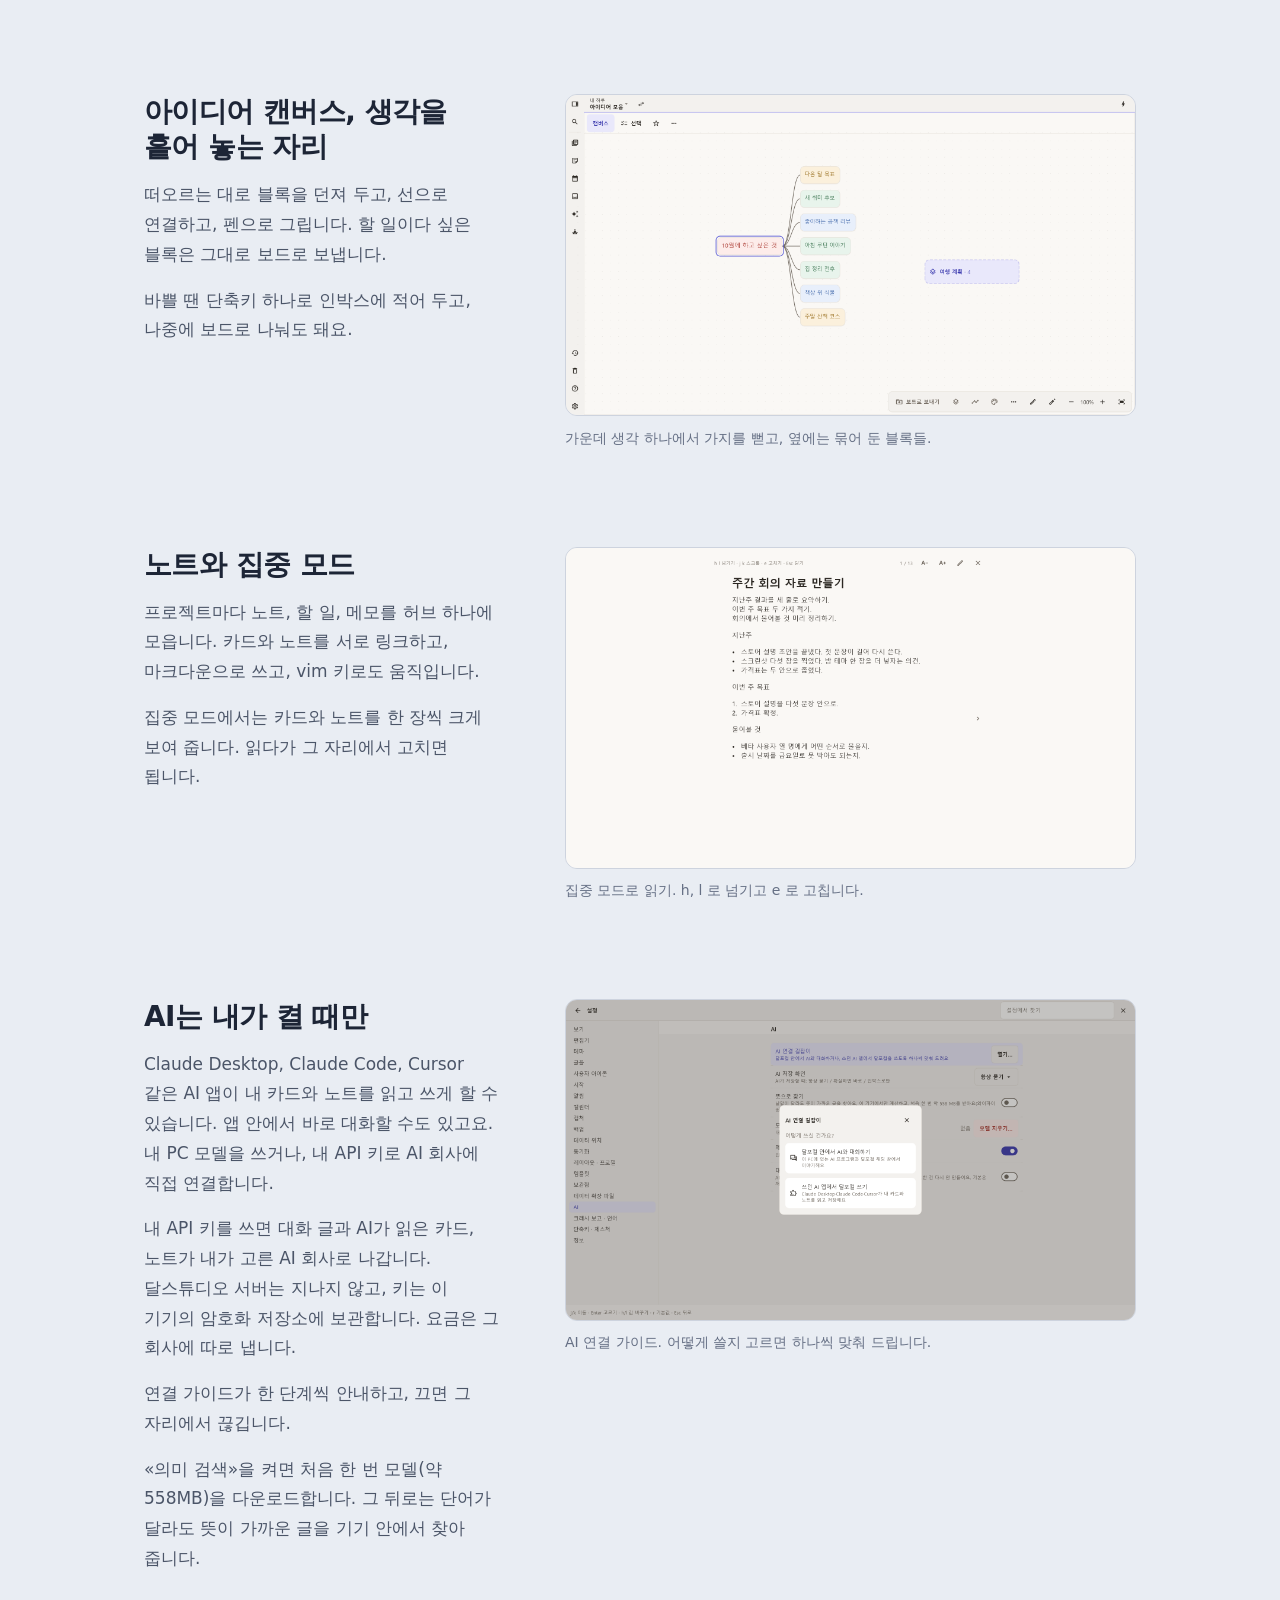
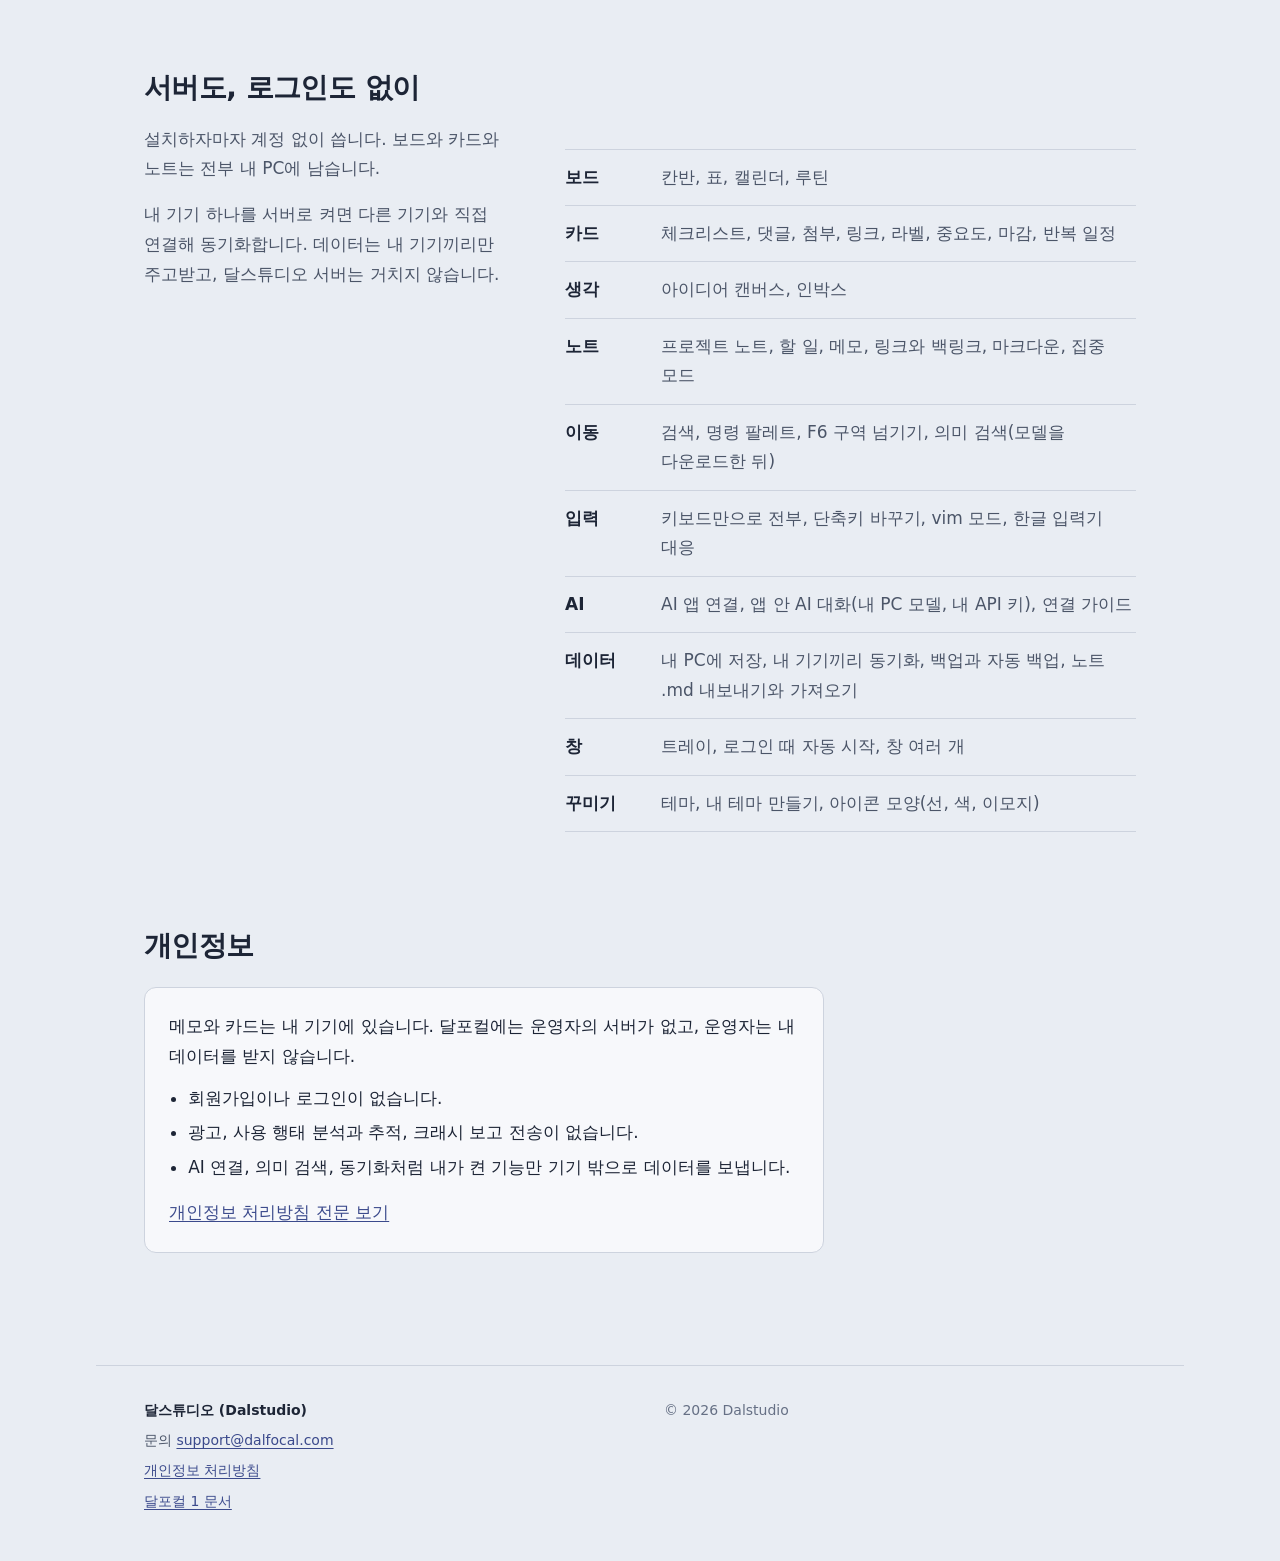
==== commit 1f2188b2: "site: 달포컬 2 페이지로 교체 Co-Authored-By: Claude Opus 5.5 <noreply@anthropic.com> Claude-Session: https://" ====
--- a/index.html
+++ b/index.html
@@ -1,945 +1,182 @@
 <!doctype html>
-<html lang="en">
+<html lang="ko">
 <head>
 <meta charset="utf-8">
 <meta name="viewport" content="width=device-width, initial-scale=1">
-<title>Dalfocal — From a spark to done</title>
-<meta name="description" content="A local-first, keyboard-first project hub. Toss a thought into a note, turn it into a card right where it sits — boards, notes, to-dos in one project. Works offline, no account. One-time purchase. 생각을 그대로 할 일로.">
-<meta property="og:title" content="Dalfocal — From a spark to done">
-<meta property="og:description" content="Boards, notes, to-dos in one project. Keyboard-first, works offline, no account. One-time purchase — 떠오른 생각을 그대로 할 일로.">
-<meta property="og:type" content="website">
-<meta name="theme-color" content="#131120">
-<link rel="icon" href="data:image/svg+xml,<svg xmlns='http://www.w3.org/2000/svg' viewBox='0 0 100 100'><text y='.9em' font-size='90'>🌘</text></svg>">
-<style>
-/* ============================================================
-   Dalfocal landing — "twilight" editorial identity
-   달(moon) + focal · keyboard-first · local-first · dusk
-   ============================================================ */
-
-:root{
-  /* light = daylight counterpart (base tokens) */
-  --bg:#F5F3FB;
-  --bg-2:#ECE8F8;
-  --panel:#FFFFFF;
-  --panel-2:#F2EEFC;
-  --line:rgba(40,26,80,.12);
-  --line-2:rgba(40,26,80,.07);
-  --ink:#211C36;
-  --ink-2:#3B3552;
-  --dim:#6A6488;
-  --accent:#5B5BD6;
-  --accent-2:#4A3FB0;
-  --accent-soft:rgba(91,91,214,.12);
-  --spark:#B4791A;
-  --spark-soft:rgba(180,121,26,.14);
-  --good:#2E9E63;
-  --glow:none;
-  --shadow:0 18px 40px -24px rgba(40,26,80,.45);
-  --shadow-sm:0 6px 16px -10px rgba(40,26,80,.4);
-  color-scheme:light;
-}
-@media (prefers-color-scheme: dark){
-  :root{
-    --bg:#131120;
-    --bg-2:#0e0c19;
-    --panel:#1b1930;
-    --panel-2:#241f3a;
-    --line:rgba(255,255,255,.09);
-    --line-2:rgba(255,255,255,.05);
-    --ink:#ECEAF6;
-    --ink-2:#CFC9EA;
-    --dim:#A6A0C6;
-    --accent:#8B7CFF;
-    --accent-2:#A99BFF;
-    --accent-soft:rgba(139,124,255,.16);
-    --spark:#F6C86B;
-    --spark-soft:rgba(246,200,107,.16);
-    --good:#5FD08A;
-    --glow:0 0 44px -8px rgba(139,124,255,.35);
-    --shadow:0 30px 60px -30px rgba(0,0,0,.75);
-    --shadow-sm:0 10px 26px -16px rgba(0,0,0,.7);
-    color-scheme:dark;
-  }
-}
-/* explicit toggle wins both directions */
-:root[data-theme="light"]{
-  --bg:#F5F3FB;--bg-2:#ECE8F8;--panel:#FFFFFF;--panel-2:#F2EEFC;
-  --line:rgba(40,26,80,.12);--line-2:rgba(40,26,80,.07);
-  --ink:#211C36;--ink-2:#3B3552;--dim:#6A6488;
-  --accent:#5B5BD6;--accent-2:#4A3FB0;--accent-soft:rgba(91,91,214,.12);
-  --spark:#B4791A;--spark-soft:rgba(180,121,26,.14);--good:#2E9E63;
-  --glow:none;--shadow:0 18px 40px -24px rgba(40,26,80,.45);
-  --shadow-sm:0 6px 16px -10px rgba(40,26,80,.4);
-  color-scheme:light;
-}
-:root[data-theme="dark"]{
-  --bg:#131120;--bg-2:#0e0c19;--panel:#1b1930;--panel-2:#241f3a;
-  --line:rgba(255,255,255,.09);--line-2:rgba(255,255,255,.05);
-  --ink:#ECEAF6;--ink-2:#CFC9EA;--dim:#A6A0C6;
-  --accent:#8B7CFF;--accent-2:#A99BFF;--accent-soft:rgba(139,124,255,.16);
-  --spark:#F6C86B;--spark-soft:rgba(246,200,107,.16);--good:#5FD08A;
-  --glow:0 0 44px -8px rgba(139,124,255,.35);
-  --shadow:0 30px 60px -30px rgba(0,0,0,.75);
-  --shadow-sm:0 10px 26px -16px rgba(0,0,0,.7);
-  color-scheme:dark;
-}
-
-:root{--appicon:url("[data-uri]")}
-
-*{box-sizing:border-box}
-html{-webkit-text-size-adjust:100%}
-body{
-  margin:0;
-  background:
-    radial-gradient(1100px 620px at 78% -8%, var(--accent-soft), transparent 60%),
-    radial-gradient(820px 520px at 8% 4%, var(--spark-soft), transparent 55%),
-    var(--bg);
-  color:var(--ink);
-  font-family:-apple-system,BlinkMacSystemFont,"Segoe UI",Roboto,"Apple SD Gothic Neo","Malgun Gothic","Noto Sans KR",sans-serif;
-  font-size:17px;line-height:1.62;
-  -webkit-font-smoothing:antialiased;
-  overflow-x:hidden;
-}
-.mono{font-family:ui-monospace,"SF Mono","Cascadia Code","Segoe UI Mono",Menlo,Consolas,monospace}
-
-/* bilingual visibility */
-:root .ko{display:none}
-:root[data-lang="ko"] .ko{display:revert}
-:root[data-lang="ko"] .en{display:none}
-
-.wrap{width:min(1120px,92vw);margin-inline:auto}
-a{color:inherit;text-decoration:none}
-h1,h2,h3{text-wrap:balance;margin:0;letter-spacing:-.02em;line-height:1.08}
-p{margin:0}
-::selection{background:var(--accent);color:#fff}
-:focus-visible{outline:2px solid var(--accent);outline-offset:3px;border-radius:4px}
-
-/* ---------- shared bits ---------- */
-.eyebrow{
-  font-family:ui-monospace,"SF Mono",Menlo,monospace;
-  font-size:.72rem;letter-spacing:.22em;text-transform:uppercase;
-  color:var(--accent-2);margin:0 0 .9rem;font-weight:600;
-}
-.key{
-  font-family:ui-monospace,"SF Mono",Menlo,monospace;
-  display:inline-flex;align-items:center;justify-content:center;
-  min-width:1.6em;padding:.12em .42em;font-size:.82em;line-height:1;
-  color:var(--ink-2);background:var(--panel-2);
-  border:1px solid var(--line);border-bottom-width:2px;border-radius:6px;
-  box-shadow:var(--shadow-sm);
-}
-.btn{
-  display:inline-flex;align-items:center;gap:.5em;
-  padding:.82em 1.35em;border-radius:11px;font-weight:650;font-size:.98rem;
-  background:var(--accent);color:#fff;border:1px solid transparent;
-  box-shadow:0 10px 24px -12px var(--accent);
-  transition:transform .12s ease, box-shadow .12s ease, background .12s ease;
-}
-.btn:hover{transform:translateY(-2px);box-shadow:0 16px 30px -12px var(--accent)}
-.btn.ghost{background:transparent;color:var(--ink);border-color:var(--line);box-shadow:none}
-.btn.ghost:hover{border-color:var(--accent);color:var(--accent-2)}
-.btn.small{padding:.55em .9em;font-size:.86rem;border-radius:9px}
-
-/* ---------- header ---------- */
-.bar{position:sticky;top:0;z-index:40;
-  backdrop-filter:saturate(140%) blur(12px);
-  background:color-mix(in srgb, var(--bg) 78%, transparent);
-  border-bottom:1px solid var(--line-2);
-}
-.bar .wrap{display:flex;align-items:center;gap:1rem;height:62px}
-.brand{display:flex;align-items:center;gap:.6em;font-weight:750;letter-spacing:-.02em;font-size:1.12rem}
-/* real app icon (Play master, inlined) — same mark the app ships with */
-.moon{position:relative;width:22px;height:22px;border-radius:27%;flex:none;
-  background-image:var(--appicon);background-size:cover;background-position:center;
-  box-shadow:0 0 16px -4px var(--accent)}
-.bar nav{margin-left:auto;display:flex;align-items:center;gap:.35rem}
-.bar nav a.navlink{padding:.4em .7em;border-radius:8px;color:var(--dim);font-size:.92rem;font-weight:550}
-.bar nav a.navlink:hover{color:var(--ink);background:var(--panel-2)}
-.toggle{font-family:ui-monospace,Menlo,monospace;font-size:.74rem;font-weight:600;letter-spacing:.04em;
-  padding:.42em .6em;border-radius:8px;border:1px solid var(--line);background:var(--panel);color:var(--dim);cursor:pointer}
-.toggle:hover{color:var(--ink);border-color:var(--accent)}
-.hide-sm{display:inline-flex}
-@media(max-width:820px){.hide-sm{display:none}}
-
-/* ---------- hero ---------- */
-.hero{padding:clamp(3rem,7vw,6rem) 0 2rem;text-align:center}
-.tag{display:inline-flex;align-items:center;gap:.5em;margin-bottom:1.4rem;
-  padding:.4em .85em;border-radius:999px;font-size:.78rem;font-weight:600;
-  color:var(--accent-2);background:var(--accent-soft);border:1px solid var(--line)}
-.tag .dot{width:7px;height:7px;border-radius:50%;background:var(--spark);box-shadow:0 0 10px var(--spark)}
-.hero h1{font-size:clamp(2.5rem,6.4vw,4.6rem);font-weight:820;max-width:16ch;margin-inline:auto}
-.hero h1 em{font-style:normal;color:var(--accent-2);
-  background:linear-gradient(transparent 62%, var(--spark-soft) 62%)}
-.hero .sub{font-family:ui-monospace,Menlo,monospace;color:var(--dim);
-  letter-spacing:.05em;margin-top:1rem;font-size:1rem}
-.hero .lede{max-width:56ch;margin:1.5rem auto 0;color:var(--ink-2);font-size:1.12rem}
-.hero-cta{display:flex;gap:.8rem;justify-content:center;flex-wrap:wrap;margin-top:2rem}
-.price-note{margin-top:1rem;font-size:.86rem;color:var(--dim)}
-.price-note b{color:var(--ink)}
-.hero-meta{display:flex;gap:1.6rem;justify-content:center;flex-wrap:wrap;margin-top:1.9rem;
-  font-size:.86rem;color:var(--dim)}
-.hero-meta b{color:var(--ink)}
-.hero-meta span{display:inline-flex;align-items:center;gap:.45em}
-.hero-meta .mk{color:var(--accent)}
-
-/* ---------- app mock primitives ---------- */
-.panel{background:var(--panel);border:1px solid var(--line);border-radius:18px;
-  box-shadow:var(--shadow),var(--glow);overflow:hidden}
-.chrome{display:flex;align-items:center;gap:.6em;padding:.7em .9em;border-bottom:1px solid var(--line-2);
-  background:var(--panel-2)}
-.chrome .tt{font-size:.78rem;color:var(--dim);font-weight:600;display:flex;align-items:center;gap:.5em}
-.chrome .moon{width:14px;height:14px}
-.chrome .sp{margin-left:auto;display:flex;gap:.5em;color:var(--dim);font-size:.9rem}
-.board{display:grid;grid-template-columns:repeat(3,1fr);gap:.7rem;padding:.9rem;background:
-  linear-gradient(0deg,var(--bg-2),transparent 40%)}
-.col{background:var(--panel-2);border:1px solid var(--line-2);border-radius:12px;padding:.6rem;min-height:150px}
-.col h4{font-size:.72rem;text-transform:uppercase;letter-spacing:.08em;color:var(--dim);
-  display:flex;justify-content:space-between;margin:0 0 .55rem;font-weight:700}
-.col h4 .n{color:var(--accent-2)}
-.card{background:var(--panel);border:1px solid var(--line);border-radius:9px;padding:.5rem .6rem;
-  font-size:.82rem;margin-bottom:.5rem;box-shadow:var(--shadow-sm);position:relative;padding-left:.85rem}
-.card::before{content:"";position:absolute;left:0;top:0;bottom:0;width:3px;border-radius:9px 0 0 9px;background:var(--accent)}
-.card.prio::before{background:var(--spark)}
-.card.done{opacity:.55}
-.card.done .ct{text-decoration:line-through}
-.card .meta{display:flex;gap:.3rem;margin-top:.4rem;flex-wrap:wrap}
-.pill{font-size:.64rem;padding:.12em .5em;border-radius:6px;background:var(--accent-soft);color:var(--accent-2);font-weight:650}
-.pill.sp{background:var(--spark-soft);color:var(--spark)}
-.pill.dn{background:color-mix(in srgb,var(--good) 20%,transparent);color:var(--good)}
-.card.glow{border-color:var(--accent);box-shadow:0 0 0 1px var(--accent),0 14px 30px -14px var(--accent);transform:translateY(-2px) rotate(-1deg)}
-
-/* floating spark → card in hero */
-.hero-stage{position:relative;margin:3.2rem auto 0;width:min(940px,96vw)}
-.spark-line{position:absolute;z-index:3;left:6%;top:-22px;display:flex;align-items:center;gap:.6em;
-  background:var(--panel);border:1px solid var(--accent);border-radius:11px;padding:.55em .8em;
-  box-shadow:0 16px 34px -16px var(--accent);font-size:.86rem}
-.spark-line .cur{width:2px;height:1.05em;background:var(--accent);animation:blink 1.1s steps(1) infinite}
-.spark-line .fl{color:var(--spark)}
-@keyframes blink{50%{opacity:0}}
-
-/* ---------- generic section ---------- */
-section{padding-block:clamp(3.2rem,7vw,5.5rem)}
-.section-head{max-width:60ch;margin-bottom:2.4rem}
-.section-head.center{margin-inline:auto;text-align:center}
-.section-head h2{font-size:clamp(1.7rem,3.6vw,2.7rem);font-weight:780}
-.section-head p{color:var(--dim);margin-top:.8rem;font-size:1.06rem}
-.alt{background:
-  linear-gradient(0deg,var(--bg-2),transparent),var(--panel-2);
-  border-block:1px solid var(--line-2)}
-
-/* proof */
-.proof{display:grid;grid-template-columns:repeat(3,1fr);gap:1.2rem}
-.proof-item{padding:1.5rem;border:1px solid var(--line);border-radius:16px;background:var(--panel);box-shadow:var(--shadow-sm)}
-.proof-item .pv{font-family:ui-monospace,Menlo,monospace;font-size:1.8rem;font-weight:750;color:var(--accent-2);
-  display:block;letter-spacing:-.03em}
-.proof-item h3{font-size:1.06rem;margin:.5rem 0 .5rem}
-.proof-item p{color:var(--dim);font-size:.92rem;margin:0}
-@media(max-width:760px){.proof{grid-template-columns:1fr}}
-
-/* thesis band */
-.thesis{text-align:center}
-.thesis .big{font-size:clamp(1.4rem,3.2vw,2.15rem);font-weight:700;max-width:26ch;margin:0 auto;line-height:1.32}
-.strike{text-decoration:line-through;text-decoration-color:var(--dim);color:var(--dim)}
-.keep{color:var(--accent-2);font-weight:750;
-  background:linear-gradient(transparent 60%,var(--accent-soft) 60%);padding:0 .1em}
-.thesis .small{color:var(--dim);max-width:44ch;margin:1.3rem auto 0;font-size:1rem}
-
-/* showcase rows */
-.rows{display:flex;flex-direction:column;gap:clamp(3rem,6vw,5rem)}
-.row{display:grid;grid-template-columns:1fr 1.12fr;gap:clamp(1.6rem,4vw,3.4rem);align-items:center}
-.row.flip .copy{order:2}
-.rnum{font-family:ui-monospace,Menlo,monospace;font-size:.78rem;letter-spacing:.14em;color:var(--spark);font-weight:600}
-.row h3{font-size:clamp(1.3rem,2.6vw,1.8rem);margin:.7rem 0 .9rem;font-weight:740}
-.row .copy p{color:var(--ink-2);margin-bottom:.7rem}
-.row .tags{display:flex;gap:.4rem;flex-wrap:wrap;margin-top:1.1rem}
-.tags .chip{font-size:.74rem;padding:.3em .7em;border-radius:8px;border:1px solid var(--line);color:var(--dim);background:var(--panel)}
-.tags .chip.a{color:var(--accent-2);border-color:var(--accent);background:var(--accent-soft)}
-@media(max-width:820px){.row{grid-template-columns:1fr}.row.flip .copy{order:0}}
-
-/* capture mock */
-.cap-mock{padding:1rem}
-.cmdline{display:flex;align-items:center;gap:.5em;background:var(--panel-2);border:1px solid var(--line);
-  border-radius:10px;padding:.7em .9em;font-size:.9rem}
-.cmdline .caret{color:var(--accent);font-family:ui-monospace,Menlo,monospace}
-.arrow-down{color:var(--dim);text-align:center;font-size:1.3rem;margin:.6rem 0;opacity:.7}
-
-/* hub mock */
-.hub{display:grid;grid-template-columns:1.3fr 1fr;gap:.7rem;padding:.9rem;background:linear-gradient(0deg,var(--bg-2),transparent 40%)}
-.tabs{display:flex;gap:.3rem;margin-bottom:.6rem}
-.tabs span{font-size:.7rem;padding:.28em .6em;border-radius:7px;color:var(--dim);border:1px solid var(--line-2)}
-.tabs span.on{color:var(--accent-2);background:var(--accent-soft);border-color:var(--accent)}
-.memo{background:var(--panel);border:1px solid var(--line);border-radius:9px;padding:.5rem .6rem;font-size:.8rem;margin-bottom:.5rem;box-shadow:var(--shadow-sm)}
-.memo.hot{border-color:var(--spark);box-shadow:0 0 0 1px var(--spark)}
-.tocard{display:flex;align-items:center;gap:.4em;font-size:.72rem;color:var(--spark);font-weight:650;margin-top:.3rem}
-
-/* palette mock */
-.palette{padding:1.1rem;display:grid;place-items:center;background:linear-gradient(0deg,var(--bg-2),transparent 50%)}
-.pal-box{width:100%;max-width:360px;background:var(--panel);border:1px solid var(--accent);border-radius:13px;
-  box-shadow:0 24px 50px -20px var(--accent),var(--glow);overflow:hidden}
-.pal-in{display:flex;align-items:center;gap:.55em;padding:.75em .9em;border-bottom:1px solid var(--line-2);font-size:.9rem}
-.pal-in .caret{color:var(--accent);font-family:ui-monospace,Menlo,monospace}
-.pal-row{display:flex;align-items:center;gap:.6em;padding:.55em .9em;font-size:.84rem}
-.pal-row.sel{background:var(--accent-soft)}
-.pal-row .ic{width:1.4em;text-align:center;color:var(--accent-2)}
-.pal-row .kk{margin-left:auto;color:var(--dim)}
-
-/* brain-dump canvas */
-.canvas{position:relative;height:330px;padding:0;background:
-  radial-gradient(circle at 1px 1px, var(--line-2) 1px, transparent 0) 0 0/22px 22px,
-  linear-gradient(0deg,var(--bg-2),transparent 60%);overflow:hidden}
-.frag{position:absolute;font-size:.82rem;font-weight:550;padding:.5em .8em;max-width:170px;line-height:1.3}
-/* card style */
-.frag.s-card{background:var(--panel);border:1px solid var(--line);border-radius:9px;box-shadow:var(--shadow-sm);border-left:3px solid var(--accent)}
-/* marker */
-.frag.s-marker{padding:.35em .5em}
-.frag.s-marker span{background:linear-gradient(transparent 30%, color-mix(in srgb,var(--accent) 40%,transparent) 30% 92%, transparent 92%);padding:0 .1em}
-/* sticky */
-.frag.s-sticky{background:color-mix(in srgb,var(--spark) 16%,var(--panel));border:1px solid color-mix(in srgb,var(--spark) 40%,transparent);border-radius:3px;box-shadow:var(--shadow-sm);transform:rotate(-2.4deg)}
-.frag.s-sticky::after{content:"";position:absolute;top:0;right:0;border-width:0 11px 11px 0;border-style:solid;border-color:transparent color-mix(in srgb,var(--spark) 45%,var(--panel)) transparent transparent;filter:brightness(.9)}
-/* node */
-.frag.s-node{background:var(--panel);border:1px solid color-mix(in srgb,var(--accent) 55%,transparent);border-radius:999px;box-shadow:var(--shadow-sm)}
-/* frosted */
-.frag.s-frost{background:color-mix(in srgb,var(--panel) 55%,transparent);border:1px solid var(--line);border-radius:12px;backdrop-filter:blur(6px);box-shadow:var(--shadow-sm)}
-.style-legend{display:flex;gap:.5rem;flex-wrap:wrap;margin-top:1.2rem;justify-content:center}
-.style-legend .sl{font-family:ui-monospace,Menlo,monospace;font-size:.72rem;color:var(--dim);
-  padding:.3em .6em;border:1px solid var(--line);border-radius:7px;background:var(--panel)}
-.style-legend .sl b{color:var(--accent-2)}
-
-/* themes trio */
-.trio{display:grid;grid-template-columns:repeat(3,1fr);gap:1rem}
-.mini{border-radius:16px;padding:.6rem;border:1px solid var(--line);box-shadow:var(--shadow-sm)}
-.mini .ct{font-size:.72rem;color:var(--dim);margin:.2rem .2rem .5rem;font-weight:600;display:flex;justify-content:space-between}
-.mini .mc{border-radius:7px;padding:.45em .55em;font-size:.72rem;margin-bottom:.4rem;background:var(--panel)}
-/* nocturne */
-.mini.t-noc{background:#171528;border-color:rgba(255,255,255,.08)}
-.mini.t-noc .ct{color:#9a93c6}
-.mini.t-noc .mc{background:#221e37;color:#d9d4f0;border-top:2px solid #8b7cff;box-shadow:0 0 16px -6px #8b7cff}
-/* linen */
-.mini.t-lin{background:#f4efe6;border-color:#e0d6c4}
-.mini.t-lin .ct{color:#9a8b70}
-.mini.t-lin .mc{background:#fffdf8;color:#4a4030;border:1px solid #d8ccb4;border-radius:14px;position:relative;padding-left:1.2em}
-.mini.t-lin .mc::before{content:"";position:absolute;left:.5em;top:50%;transform:translateY(-50%);width:6px;height:6px;border-radius:50%;background:#c98a2b}
-/* evergreen */
-.mini.t-eg{background:#eef3ef;border-color:#cfe0d4}
-.mini.t-eg .ct{color:#5e7a68}
-.mini.t-eg .mc{background:#fff;color:#26362b;border-left:3px solid #6a8a76;border-radius:5px}
-@media(max-width:760px){.trio{grid-template-columns:1fr}}
-
-/* demo */
-.demo-shell{border:1px solid var(--line);border-radius:18px;overflow:hidden;box-shadow:var(--shadow),var(--glow);background:var(--panel)}
-.demo-head{display:flex;justify-content:space-between;align-items:center;padding:.8em 1em;border-bottom:1px solid var(--line-2);background:var(--panel-2);font-size:.82rem;color:var(--dim)}
-.demo-head .hint{color:var(--accent-2);font-weight:650}
-.demo{display:grid;grid-template-columns:repeat(3,1fr);gap:.7rem;padding:1rem;outline:none;background:linear-gradient(0deg,var(--bg-2),transparent 40%)}
-.demo .col{min-height:200px}
-.demo .col ul{list-style:none;margin:0;padding:0}
-.demo .card{cursor:pointer;display:flex;align-items:flex-start;gap:.5em;transition:transform .1s ease}
-.demo .card[data-focused="true"]{border-color:var(--accent);box-shadow:0 0 0 2px var(--accent-soft),var(--shadow-sm)}
-.demo .card[data-done="true"]{opacity:.5}
-.demo .card[data-done="true"] .card-text{text-decoration:line-through}
-.demo .card .tick{color:var(--accent-2);font-family:ui-monospace,Menlo,monospace}
-.demo .card.bump{transform:scale(1.04)}
-.legend{display:flex;gap:1.1rem;flex-wrap:wrap;padding:.9em 1em;border-top:1px solid var(--line-2);font-size:.8rem;color:var(--dim);background:var(--panel-2)}
-.legend .cap{transition:transform .1s,background .1s}
-.legend .cap.lit{background:var(--accent);color:#fff;transform:translateY(-1px)}
-
-/* who */
-.who{list-style:none;margin:0;padding:0;display:grid;grid-template-columns:1fr 1fr;gap:.9rem}
-.who li{display:flex;gap:.7em;padding:1rem 1.1rem;border:1px solid var(--line);border-radius:13px;background:var(--panel);box-shadow:var(--shadow-sm);font-size:.95rem;color:var(--ink-2)}
-.who li::before{content:"›";color:var(--accent);font-weight:800;font-family:ui-monospace,Menlo,monospace}
-.who b{color:var(--ink)}
-@media(max-width:760px){.who{grid-template-columns:1fr}}
-
-/* inventory fold */
-.fold{border:1px solid var(--line);border-radius:14px;background:var(--panel);overflow:hidden}
-.fold summary{cursor:pointer;padding:1.1em 1.3em;font-weight:680;list-style:none;display:flex;align-items:center;gap:.6em}
-.fold summary::-webkit-details-marker{display:none}
-.fold summary::after{content:"+";margin-left:auto;color:var(--accent);font-family:ui-monospace,Menlo,monospace;font-size:1.3em}
-.fold[open] summary::after{content:"–"}
-.fold summary small{color:var(--dim);font-weight:500}
-.fbody{padding:0 1.3em 1.3em}
-.flist{list-style:none;margin:0;padding:0;display:grid;grid-template-columns:1fr 1fr;gap:.7rem}
-.flist li{padding:.8rem;border:1px solid var(--line-2);border-radius:10px;background:var(--panel-2)}
-.flist b{display:block;font-size:.92rem}
-.flist span{color:var(--dim);font-size:.82rem}
-@media(max-width:760px){.flist{grid-template-columns:1fr}}
-
-/* pricing */
-.price-card{border:1px solid var(--accent);border-radius:20px;padding:clamp(1.6rem,4vw,2.6rem);
-  background:linear-gradient(180deg,var(--accent-soft),transparent 60%),var(--panel);box-shadow:var(--shadow),var(--glow);text-align:center;max-width:640px;margin-inline:auto}
-.price-card .amt{font-size:clamp(2.4rem,6vw,3.4rem);font-weight:820;letter-spacing:-.03em;margin:.4rem 0}
-.price-card .amt small{font-size:1rem;font-weight:600;color:var(--dim)}
-.price-card .once{display:inline-block;font-family:ui-monospace,Menlo,monospace;font-size:.72rem;letter-spacing:.12em;
-  text-transform:uppercase;color:var(--accent-2);background:var(--accent-soft);padding:.35em .7em;border-radius:999px}
-.price-card ul{list-style:none;padding:0;margin:1.4rem 0;display:inline-flex;flex-direction:column;gap:.5rem;text-align:left}
-.price-card li{display:flex;gap:.6em;color:var(--ink-2);font-size:.95rem}
-.price-card li::before{content:"✓";color:var(--good);font-weight:800}
-.ea-note{margin-top:1.6rem;padding:1rem 1.2rem;border:1px dashed var(--line);border-radius:12px;
-  background:var(--panel-2);font-size:.88rem;color:var(--dim);max-width:640px;margin-inline:auto}
-.ea-note b{color:var(--ink)}
-.platforms{display:grid;grid-template-columns:1fr 1fr;gap:1rem;margin-top:1.6rem;max-width:640px;margin-inline:auto}
-.plat{padding:1.2rem;border:1px solid var(--line);border-radius:14px;background:var(--panel);box-shadow:var(--shadow-sm)}
-.plat .st{font-family:ui-monospace,Menlo,monospace;font-size:.7rem;letter-spacing:.08em;text-transform:uppercase;color:var(--good);font-weight:650}
-.plat.soon .st{color:var(--dim)}
-.plat h3{font-size:1.2rem;margin:.35rem 0 .5rem}
-.plat p{font-size:.85rem;color:var(--dim);margin-bottom:1rem}
-@media(max-width:640px){.platforms{grid-template-columns:1fr}}
-
-/* faq */
-.faq details{border-bottom:1px solid var(--line-2)}
-.faq summary{cursor:pointer;padding:1.05em 0;font-weight:640;list-style:none;display:flex;gap:.6em;align-items:center}
-.faq summary::-webkit-details-marker{display:none}
-.faq summary::after{content:"+";margin-left:auto;color:var(--accent);font-family:ui-monospace,Menlo,monospace}
-.faq details[open] summary::after{content:"–"}
-.faq details p{padding:0 0 1.1em;color:var(--ink-2);max-width:70ch}
-
-/* footer */
-footer{border-top:1px solid var(--line-2);padding-block:2.4rem;color:var(--dim);font-size:.88rem}
-footer .wrap{display:flex;flex-wrap:wrap;gap:1rem;align-items:center;justify-content:space-between}
-footer nav{display:flex;gap:1.1rem;flex-wrap:wrap}
-footer a:hover{color:var(--ink)}
-
-/* comments + AI thread */
-.cmt{padding:1rem;display:flex;flex-direction:column;gap:.7rem;background:linear-gradient(0deg,var(--bg-2),transparent 55%)}
-.cmt .cline{border-bottom:1px solid var(--line-2);padding-bottom:.55rem;font-family:ui-monospace,Menlo,monospace;font-size:.74rem;letter-spacing:.06em;text-transform:uppercase;color:var(--dim)}
-.msg{display:flex;gap:.55em;align-items:flex-start}
-.av{flex:none;width:26px;height:26px;border-radius:50%;display:grid;place-items:center;font-size:.66rem;font-weight:700;font-family:ui-monospace,Menlo,monospace;color:#fff;background:var(--dim)}
-.msg.you .av{background:var(--accent)}
-.msg.ai .av{background:linear-gradient(135deg,var(--accent),var(--spark));box-shadow:0 0 14px -3px var(--accent)}
-.who-t{font-size:.68rem;color:var(--dim);margin-bottom:.22rem;font-family:ui-monospace,Menlo,monospace}
-.who-t b{color:var(--ink-2)}
-.bub{background:var(--panel);border:1px solid var(--line);border-radius:11px;border-top-left-radius:3px;padding:.5em .75em;font-size:.85rem;line-height:1.45}
-.msg.ai .bub{background:var(--accent-soft);border-color:color-mix(in srgb,var(--accent) 40%,transparent)}
-.did{display:inline-flex;align-items:center;gap:.32em;margin-top:.45rem;font-size:.66rem;font-family:ui-monospace,Menlo,monospace;color:var(--good);background:color-mix(in srgb,var(--good) 14%,transparent);padding:.16em .5em;border-radius:6px}
-
-@media (prefers-reduced-motion: reduce){*{animation:none!important;transition:none!important}}
-</style>
+<title>달포컬 Dalfocal</title>
+<meta name="description" content="생각은 캔버스에 툭, 할 일은 칸반으로. 노트와 캘린더까지 내 PC에. 달포컬 2, Windows 먼저.">
+<link rel="stylesheet" href="styles.css">
+<link rel="icon" type="image/png" href="icon.png">
 </head>
 <body>
+<a class="skip" href="#main">본문으로 건너뛰기</a>
 
-<header class="bar">
-  <div class="wrap">
-    <a class="brand" href="#top"><span class="moon" aria-hidden="true"></span>Dalfocal</a>
-    <nav>
-      <a class="navlink hide-sm" href="#flow"><span class="en">How it works</span><span class="ko">작동 방식</span></a>
-      <a class="navlink hide-sm" href="#try"><span class="en">Try it</span><span class="ko">직접 해보기</span></a>
-      <a class="navlink hide-sm" href="#make"><span class="en">Make it yours</span><span class="ko">내 손에 맞게</span></a>
-      <a class="navlink hide-sm" href="guide.html"><span class="en">Guide</span><span class="ko">사용법</span></a>
-      <a class="navlink hide-sm" href="contact.html"><span class="en">Contact</span><span class="ko">문의</span></a>
-      <a class="navlink" href="#buy"><span class="en">Join beta</span><span class="ko">베타 참여</span></a>
-      <button class="toggle" id="lang" type="button" aria-label="Language">KO</button>
-      <button class="toggle" id="theme" type="button" aria-label="Theme">◐</button>
-    </nav>
-  </div>
+<!-- 생성 파일. 고치려면 dalstudio-hub 의 원본을 고치고 scripts/build-dalfocal-com.py 를 다시 돌린다. -->
+<header class="top wrap">
+  <a class="mark" href="./">
+    <svg viewBox="0 0 64 64" aria-hidden="true"><circle cx="32" cy="32" r="26" fill="none" stroke="currentColor" stroke-width="5"/><path d="M32 6 A26 26 0 0 1 32 58 A20.8 26 0 0 1 32 6 Z" fill="currentColor"/></svg>
+    달포컬
+  </a>
+  <nav aria-label="주요 메뉴">
+    <a href="./" aria-current="page">소개</a>
+    <a href="privacy.html">개인정보</a>
+    <a href="mailto:support@dalfocal.com">문의</a>
+  </nav>
 </header>
 
-<main id="top">
+<main id="main" class="wrap">
+  <section class="product-hero" aria-labelledby="title">
+    <p class="product-name">
+      <svg class="moon" viewBox="0 0 64 64" aria-hidden="true"><circle class="shade" cx="32" cy="32" r="26"/><path class="lit" d="M32 6 A26 26 0 0 1 32 58 A20.8 26 0 0 1 32 6 Z"/></svg>
+      달포컬
+    </p>
+    <h1 id="title" lang="en">From a spark to done.</h1>
+    <p class="lede">생각은 캔버스에 툭, 할 일은 칸반으로. 노트와 캘린더까지 내 PC에.</p>
+    <div class="get">
+      <span class="btn primary" aria-disabled="true">곧 Microsoft Store에 출시</span>
+    </div>
+    <p class="small">14,900원. 한 번 사면 계속 씁니다. Windows 먼저 나오고, Android는 다음 차례예요.</p>
+  </section>
 
-<!-- ===================== HERO ===================== -->
-<section class="hero wrap">
-  <span class="tag"><span class="dot"></span><span class="en">Open beta · free while testing</span><span class="ko">베타 진행 중 · 테스트 기간 무료</span></span>
-  <h1><span class="en">From a spark<br>to <em>done</em>.</span><span class="ko">떠오른 생각을<br><em>그대로 할 일로</em>.</span></h1>
-  <p class="sub">— <span class="en">a moon-quiet place to think, then do</span><span class="ko">생각하고, 곧장 해내는 조용한 자리</span></p>
-  <p class="lede">
-    <span class="en">Toss the thought into a note first. When it turns out to be real work, make it a card right where it sits — no copying, no second app. Boards, notes, to-dos, all in one project.</span>
-    <span class="ko">일단 메모로 툭 던져두세요. 진짜 해야 할 게 보이면, 옮겨 적을 것 없이 그 자리에서 바로 카드로. 보드도 노트도 할 일도 한 프로젝트에.</span>
-  </p>
+  <figure class="shot" data-mode="day" data-daynight>
+    <div class="frame">
+      <img class="day" src="shots/02_kanban.png" width="1920" height="1080"
+           alt="달포컬 칸반 보드. 할 일, 진행 중, 기다림, 완료 네 칸에 이번 주 카드가 놓여 있다.">
+      <img class="night" src="shots/08_kanban_night.png" width="1920" height="1080" aria-hidden="true"
+           alt="같은 칸반 보드를 밤 테마로 본 화면.">
+    </div>
+    <figcaption>
+      <span>이번 주 보드. 카드마다 마감, 중요도, 체크리스트가 한눈에 보입니다.</span>
+      <button class="toggle" type="button" aria-pressed="false">
+        <svg viewBox="0 0 64 64" aria-hidden="true"><circle cx="32" cy="32" r="26" fill="var(--moon-dark)" stroke="var(--moon-edge)"/><path d="M32 6 A26 26 0 0 1 32 58 A5.2 26 0 0 0 32 6 Z" fill="var(--moon-lit)"/></svg>
+        <span>밤 화면으로</span>
+      </button>
+    </figcaption>
+  </figure>
 
-  <div class="hero-cta">
-    <a class="btn" href="https://play.google.com/apps/testing/com.dalfocal.dalfocal" data-cta="beta"><span class="en">Join the beta — free</span><span class="ko">베타 참여하기 — 무료</span></a>
-    <a class="btn ghost" href="#flow"><span class="en">See how it flows ↓</span><span class="ko">1분만 구경하기 ↓</span></a>
-  </div>
-  <p class="price-note"><span class="en">Free while in beta. <b>One-time ₩12,000</b> at launch — <b>no subscription</b>, ever.</span><span class="ko">베타 기간 무료. 정식 출시 시 <b>일회성 ₩12,000</b> — <b>구독은 없습니다</b>.</span></p>
-
-  <div class="hero-meta">
-    <span><span class="mk">◑</span> <b>Windows</b> · Android</span>
-    <span><span class="mk">◇</span> <b><span class="en">No account</span><span class="ko">가입 없이</span></b> <span class="en">to start</span><span class="ko">바로 시작</span></span>
-    <span><span class="mk">⤓</span> <b><span class="en">Works offline</span><span class="ko">인터넷 없어도</span></b></span>
-  </div>
-
-  <!-- hero mock: a lit board with a spark turning into a card -->
-  <div class="hero-stage">
-    <div class="spark-line">
-      <span class="caret mono" style="color:var(--accent)">›</span>
-      <span class="mono"><span class="en">call the dentist </span><span class="ko">치과 예약하기 </span></span>
-      <span class="fl mono">!<span class="en">soon</span><span class="ko">급함</span> ~<span class="en">fri</span><span class="ko">금</span></span>
-      <span class="cur"></span>
-    </div>
-    <div class="panel" aria-hidden="true">
-      <div class="chrome"><span class="tt"><span class="moon"></span>Dalfocal · <span class="en">This week</span><span class="ko">이번 주</span></span>
-        <span class="sp mono">⌕ ⌘P ⚙</span></div>
-      <div class="board">
-        <div class="col">
-          <h4><span><span class="en">Today</span><span class="ko">오늘</span></span><span class="n">3</span></h4>
-          <div class="card prio"><span class="ct"><span class="en">Call the dentist</span><span class="ko">치과 예약하기</span></span><div class="meta"><span class="pill sp">!<span class="en">soon</span><span class="ko">급함</span></span><span class="pill">~<span class="en">fri</span><span class="ko">금</span></span></div></div>
-          <div class="card"><span class="ct"><span class="en">Draft beta email</span><span class="ko">베타 메일 초안</span></span></div>
-          <div class="card"><span class="ct"><span class="en">Redraw the icon</span><span class="ko">아이콘 다시 그리기</span></span></div>
-        </div>
-        <div class="col">
-          <h4><span><span class="en">Doing</span><span class="ko">하는 중</span></span><span class="n">2</span></h4>
-          <div class="card glow"><span class="ct"><span class="en">Landing copy</span><span class="ko">랜딩 문구</span></span><div class="meta"><span class="pill"># <span class="en">web</span><span class="ko">웹</span></span></div></div>
-          <div class="card"><span class="ct"><span class="en">Keyboard demo</span><span class="ko">키보드 데모</span></span></div>
-        </div>
-        <div class="col">
-          <h4><span><span class="en">Done</span><span class="ko">끝</span></span><span class="n">1</span></h4>
-          <div class="card done"><span class="ct"><span class="en">Ship theme tokens</span><span class="ko">테마 토큰 배포</span></span><div class="meta"><span class="pill dn">✓</span></div></div>
-        </div>
-      </div>
-    </div>
-  </div>
-</section>
-
-<!-- ===================== PROOF ===================== -->
-<section class="wrap">
-  <div class="proof">
-    <div class="proof-item"><span class="pv">1</span><h3><span class="en">One project holds it all</span><span class="ko">한 프로젝트에 전부</span></h3><p><span class="en">Cards, notes, to-dos, and quick memos in one place. Start to finish without leaving the app.</span><span class="ko">카드·노트·할 일·급한 메모까지 한자리에. 시작부터 끝까지 다른 앱 쓸 일이 없습니다.</span></p></div>
-    <div class="proof-item"><span class="pv">0<small>s</small></span><h3><span class="en">Open, and you're working</span><span class="ko">켜면 바로 일</span></h3><p><span class="en">No loading screen, no spinner. It opens where you left off.</span><span class="ko">로딩도 뱅글뱅글도 없이. 켜면 하던 일을 바로 이어갑니다.</span></p></div>
-    <div class="proof-item"><span class="pv">×</span><h3><span class="en">No account to make</span><span class="ko">만들 계정 0</span></h3><p><span class="en">No email, no password. There's no sign-up screen at all.</span><span class="ko">이메일도 비밀번호도 안 물어봅니다. 가입 화면이 아예 없습니다.</span></p></div>
-  </div>
-</section>
-
-<!-- ===================== THESIS BAND ===================== -->
-<section class="alt thesis">
-  <div class="wrap">
-    <p class="big"><span class="en">Boards move cards. But the <span class="strike">notes</span> <span class="strike">tiny to-dos</span> <span class="strike">quick memos</span> <span class="strike">links</span> that work throws off scatter into other apps.</span><span class="ko">보드는 카드만 옮기죠. 정작 일하다 튀어나온 <span class="strike">노트</span> <span class="strike">자잘한 할 일</span> <span class="strike">급한 메모</span> <span class="strike">링크</span>는 죄다 딴 앱으로 흩어지고요.</span></p>
-    <p class="big" style="margin-top:1.2rem"><span class="en">Dalfocal keeps them <span class="keep">in one place</span>.</span><span class="ko">Dalfocal은 그걸 <span class="keep">한자리에</span> 모읍니다.</span></p>
-    <p class="small"><span class="en">What to do now, why this card exists, where the thought you just had goes — all visible the moment you open it.</span><span class="ko">지금 뭘 해야 하는지, 이 카드가 왜 있는지, 방금 떠오른 걸 어디다 둘지. 앱을 켜는 순간 다 보여야 하니까요.</span></p>
-  </div>
-</section>
-
-<!-- ===================== SHOWCASE (real sequence → numbered) ===================== -->
-<section id="flow" class="wrap">
-  <div class="section-head center">
-    <p class="eyebrow"><span class="en">Spark → done</span><span class="ko">생각 → 일</span></p>
-    <h2><span class="en">One thought becomes a task, and gets finished.</span><span class="ko">생각 하나가 일이 되고, 끝나기까지.</span></h2>
-    <p><span class="en">Three steps — with no app-switching and no broken flow in between.</span><span class="ko">딱 세 걸음. 그 사이에 앱을 옮겨 다닐 일도, 흐름이 끊길 일도 없습니다.</span></p>
-  </div>
-
-  <div class="rows">
-    <!-- 01 capture -->
-    <div class="row">
-      <div class="copy">
-        <span class="rnum">01 · <span class="en">CAPTURE</span><span class="ko">붙잡는다</span></span>
-        <h3><span class="en">The instant it sparks — before it's gone.</span><span class="ko">번뜩인 순간, 날아가기 전에.</span></h3>
-        <p><span class="en">One key drops it into the inbox. Which board, which column — decide later.</span><span class="ko">키 하나면 방금 떠오른 게 인박스에 툭. 어느 보드 어느 칸은 나중에 정하면 됩니다.</span></p>
-        <p><span class="en">Type it in one line and priority, tags, and a due date attach themselves.</span><span class="ko">한 줄로 쭉 적으면 급한 정도, 꼬리표, 마감일까지 알아서 달립니다.</span></p>
-        <div class="tags"><span class="chip a">!<span class="en">urgent</span><span class="ko">급함</span></span><span class="chip"># <span class="en">tag</span><span class="ko">꼬리표</span></span><span class="chip">~<span class="en">due</span><span class="ko">마감</span></span></div>
-      </div>
-      <div class="panel">
-        <div class="chrome"><span class="tt mono">⌨ <span class="en">Quick capture</span><span class="ko">빠른 캡처</span></span></div>
-        <div class="cap-mock">
-          <div class="cmdline"><span class="caret">›</span><span class="mono"><span class="en">book flights !urgent #trip ~mon</span><span class="ko">항공권 예약 !급함 #여행 ~월</span></span><span class="cur" style="width:2px;height:1em;background:var(--accent);display:inline-block"></span></div>
-          <div class="arrow-down">↓</div>
-          <div class="card prio" style="margin:0"><span class="ct"><span class="en">Book flights</span><span class="ko">항공권 예약</span></span><div class="meta"><span class="pill sp">!<span class="en">urgent</span><span class="ko">급함</span></span><span class="pill"># <span class="en">trip</span><span class="ko">여행</span></span><span class="pill">~<span class="en">mon</span><span class="ko">월</span></span></div></div>
-        </div>
-      </div>
-    </div>
-
-    <!-- 02 hub -->
-    <div class="row flip">
-      <div class="copy">
-        <span class="rnum">02 · <span class="en">IT BECOMES WORK</span><span class="ko">일이 된다</span></span>
-        <h3><span class="en">Real work? Make it a card, right there.</span><span class="ko">해야 할 일이다 싶으면, 그 자리에서 카드로.</span></h3>
-        <p><span class="en">Notes, to-dos, and memos live right beside the board. Find a memo that's real work and turn it into a card — nothing to copy or move.</span><span class="ko">보드 바로 옆에 노트·할 일·메모가 같이 있습니다. 진짜 해야 할 메모가 있으면 복사·이동 없이 그 자리에서 카드로.</span></p>
-        <p><span class="en">No tabs to change, no app to open. Note today, to-do tomorrow — the kind switches whenever.</span><span class="ko">탭도 다른 앱도 열 것 없이. 노트였다 할 일이었다, 종류는 언제든 바뀝니다.</span></p>
-        <div class="tags"><span class="chip"><span class="en">note</span><span class="ko">노트</span></span><span class="chip"><span class="en">to-do</span><span class="ko">할 일</span></span><span class="chip"><span class="en">memo</span><span class="ko">메모</span></span><span class="chip a">→ <span class="en">card</span><span class="ko">카드</span></span></div>
-      </div>
-      <div class="panel">
-        <div class="chrome"><span class="tt"><span class="moon"></span><span class="en">Board + side panel</span><span class="ko">보드 + 옆 패널</span></span></div>
-        <div class="hub">
-          <div class="col" style="margin:0">
-            <h4><span><span class="en">Today</span><span class="ko">오늘</span></span><span class="n">2</span></h4>
-            <div class="card"><span class="ct"><span class="en">Fix sync retry</span><span class="ko">동기화 재시도 수정</span></span></div>
-            <div class="card glow"><span class="ct"><span class="en">Renew domain</span><span class="ko">도메인 갱신</span></span></div>
-          </div>
-          <div>
-            <div class="tabs"><span><span class="en">Notes</span><span class="ko">노트</span></span><span class="on"><span class="en">Memos</span><span class="ko">메모</span></span><span><span class="en">To-do</span><span class="ko">할 일</span></span></div>
-            <div class="memo"><span class="en">random idea about onboarding</span><span class="ko">온보딩 관련 아이디어</span></div>
-            <div class="memo hot"><span class="en">domain expires this month</span><span class="ko">도메인 이번 달 만료</span><div class="tocard">→ <span class="en">make card</span><span class="ko">카드로</span></div></div>
-            <div class="memo"><span class="en">book title candidates</span><span class="ko">책 제목 후보</span></div>
-          </div>
-        </div>
-      </div>
-    </div>
-
-    <!-- 03 finish -->
-    <div class="row">
-      <div class="copy">
-        <span class="rnum">03 · <span class="en">FINISH</span><span class="ko">끝낸다</span></span>
-        <h3><span class="en">Then push it through, hands never leaving the keys.</span><span class="ko">그다음은 손 가는 대로 밀어붙이면 됩니다.</span></h3>
-        <p><span class="en">Pick, move, done — by keyboard. <span class="key">⌘</span><span class="key">P</span> finds any project, card, or note from one box.</span><span class="ko">키보드로 고르고, 옮기고, 해치웁니다. <span class="key">⌘</span><span class="key">P</span> 한 번이면 프로젝트든 카드든 한 칸에서 다 찾고요.</span></p>
-        <p><span class="en">Prefer the mouse? Drag a shape with the right button — the shape is the command. Korean typing never eats your shortcuts.</span><span class="ko">마우스가 편하면 오른쪽 버튼을 끌어 모양을 그리면 됩니다. 그 모양이 곧 명령이죠. 한글 치는 중에도 단축키가 글자를 삼키지 않습니다.</span></p>
-        <div class="tags"><span class="chip mono">h</span><span class="chip mono">j</span><span class="chip mono">k</span><span class="chip mono">l</span><span class="chip a"><span class="en">gestures</span><span class="ko">제스처</span></span><span class="chip"><span class="en">IME-safe</span><span class="ko">한글 안전</span></span></div>
-      </div>
-      <div class="panel">
-        <div class="chrome"><span class="tt mono">⌘P <span class="en">Command</span><span class="ko">명령</span></span></div>
-        <div class="palette">
-          <div class="pal-box">
-            <div class="pal-in"><span class="caret">⌕</span><span class="mono" style="color:var(--dim)"><span class="en">move to…</span><span class="ko">이동…</span></span></div>
-            <div class="pal-row sel"><span class="ic">→</span><span><span class="en">Move card to Done</span><span class="ko">카드를 끝 칸으로</span></span><span class="kk key">⇧L</span></div>
-            <div class="pal-row"><span class="ic">◉</span><span><span class="en">Mark complete</span><span class="ko">완료 표시</span></span><span class="kk key">x</span></div>
-            <div class="pal-row"><span class="ic">✎</span><span><span class="en">Open card</span><span class="ko">카드 열기</span></span><span class="kk key">↵</span></div>
-            <div class="pal-row"><span class="ic">⌫</span><span><span class="en">Send to inbox</span><span class="ko">인박스로</span></span><span class="kk key">i</span></div>
-          </div>
-        </div>
-      </div>
-    </div>
-  </div>
-</section>
-
-<!-- ===================== INTERACTIVE DEMO ===================== -->
-<section id="try" class="alt">
-  <div class="wrap">
-    <div class="section-head center">
-      <p class="eyebrow"><span class="en">Try it here</span><span class="ko">직접 해보기</span></p>
-      <h2><span class="en">Before you install — push a card around.</span><span class="ko">깔기 전에, 여기서 한번 눌러보세요.</span></h2>
-      <p><span class="en">This board is live. Works the same whether your keyboard is typing English or 한글.</span><span class="ko">아래 보드, 진짜로 움직입니다. 한/영 바꿔가며 눌러도 그대로예요.</span></p>
-    </div>
-
-    <div class="demo-shell">
-      <div class="demo-head">
-        <p><span class="hint">↓ <span class="en">Press a key.</span><span class="ko">키를 눌러보세요.</span></span> <span class="en">Clicking works too.</span><span class="ko">마우스로 눌러도 되고요.</span></p>
-        <p class="mono" style="opacity:.7"><span class="en">same in the app</span><span class="ko">앱에서도 이대로</span></p>
-      </div>
-      <div class="demo" id="demo" tabindex="0" role="application" aria-label="Keyboard demo board">
-        <div class="col"><h4><span><span class="en">Today</span><span class="ko">오늘</span></span><span class="n" data-count="0"></span></h4><ul></ul></div>
-        <div class="col"><h4><span><span class="en">Doing</span><span class="ko">하는 중</span></span><span class="n" data-count="1"></span></h4><ul></ul></div>
-        <div class="col"><h4><span><span class="en">Done</span><span class="ko">끝</span></span><span class="n" data-count="2"></span></h4><ul></ul></div>
-      </div>
-      <div class="legend">
-        <span><span class="cap key" data-key="KeyH">h</span><span class="cap key" data-key="KeyJ">j</span><span class="cap key" data-key="KeyK">k</span><span class="cap key" data-key="KeyL">l</span> <span class="en">move focus</span><span class="ko">카드 고르기</span></span>
-        <span><span class="cap key" data-key="Shift">⇧</span> + hjkl <span class="en">move card</span><span class="ko">카드 옮기기</span></span>
-        <span><span class="cap key" data-key="KeyX">x</span> <span class="en">done</span><span class="ko">완료</span></span>
-        <span><span class="cap key" data-key="Enter">↵</span> <span class="en">open</span><span class="ko">열기</span></span>
-      </div>
-    </div>
-  </div>
-</section>
-
-<!-- ===================== COMMENTS + AI ===================== -->
-<section id="ai" class="wrap">
-  <div class="row">
-    <div class="copy">
-      <p class="eyebrow"><span class="en">Comments</span><span class="ko">댓글</span></p>
-      <h3><span class="en">Every card can talk — and your AI talks back.</span><span class="ko">카드마다 대화 — AI도 같이.</span></h3>
-      <p><span class="en">Card comments aren't just notes to yourself. Connect your AI assistant over MCP and it reads the thread, replies, and actually edits the board right there — checklists, due dates, priority.</span><span class="ko">카드 댓글은 혼잣말이 아니에요. MCP로 내 AI 어시스턴트를 연결하면 스레드를 읽고 답하고, 그 자리에서 보드를 실제로 고쳐줍니다 — 체크리스트·마감·우선순위까지.</span></p>
-      <p><span class="en">No copy-pasting into a chatbot, no lost context. The work and the conversation live in one place.</span><span class="ko">챗봇에 복붙할 일도, 맥락 잃을 일도 없이. 일과 대화가 같은 자리에 있습니다.</span></p>
-      <div class="tags"><span class="chip a"><span class="en">works today · via MCP</span><span class="ko">지금 되는 기능 · MCP</span></span><span class="chip"><span class="en">bring your own AI</span><span class="ko">내 AI 연결</span></span></div>
-    </div>
-    <div class="panel">
-      <div class="chrome"><span class="tt"><span class="moon"></span><span class="en">Card · Launch week</span><span class="ko">카드 · 출시 주간</span></span><span class="sp mono">✎ ⌫</span></div>
-      <div class="cmt">
-        <div class="cline"><span class="en">Comments</span><span class="ko">댓글</span></div>
-        <div class="msg you"><span class="av">Y</span><div><div class="who-t"><b><span class="en">You</span><span class="ko">나</span></b> · 09:12</div><div class="bub">@ai <span class="en">split this into steps and set a due date</span><span class="ko">단계별로 쪼개고 마감일도 잡아줘</span></div></div></div>
-        <div class="msg ai"><span class="av">AI</span><div><div class="who-t"><b>AI</b> · 09:12</div><div class="bub"><span class="en">Added 5 checklist items and set Friday as the due date. Want the announcement drafted in Notes?</span><span class="ko">체크리스트 5개 추가하고 마감을 금요일로 잡았어요. 공지 초안도 노트에 써둘까요?</span><div class="did">✓ <span class="en">edited card</span><span class="ko">카드 수정함</span></div></div></div></div>
-        <div class="msg you"><span class="av">Y</span><div><div class="who-t"><b><span class="en">You</span><span class="ko">나</span></b> · 09:13</div><div class="bub"><span class="en">yes — and bump the priority</span><span class="ko">응 — 우선순위도 올려줘</span></div></div></div>
-        <div class="msg ai"><span class="av">AI</span><div><div class="who-t"><b>AI</b> · 09:13</div><div class="bub"><span class="en">Done — priority is High now.</span><span class="ko">완료 — 우선순위 '높음'으로.</span><div class="did">✓ <span class="en">priority → High</span><span class="ko">우선순위 → 높음</span></div></div></div></div>
-      </div>
-    </div>
-  </div>
-</section>
-
-<!-- ===================== BRAIN DUMP ===================== -->
-<section id="make" class="wrap">
-  <div class="section-head center">
-    <p class="eyebrow"><span class="en">Brain dump</span><span class="ko">브레인덤프</span></p>
-    <h2><span class="en">Spill your head onto a canvas, then pull it into order.</span><span class="ko">머릿속을 캔버스에 쏟고, 끌어다 정리.</span></h2>
-    <p><span class="en">Scatter loose thoughts as fragments, cluster them, drag the keepers onto a board. And the fragments wear whatever style you like.</span><span class="ko">떠오른 생각을 조각으로 흩뿌리고, 묶고, 쓸 만한 건 보드로 끌어옵니다. 조각 모양도 원하는 대로.</span></p>
-  </div>
-  <div class="panel">
-    <div class="chrome"><span class="tt"><span class="moon"></span><span class="en">Brain dump canvas</span><span class="ko">브레인덤프 캔버스</span></span><span class="sp mono">✎ ⬚ ⌫</span></div>
-    <div class="canvas">
-      <div class="frag s-card" style="left:6%;top:14%"><span class="en">weekend trip?</span><span class="ko">주말 여행?</span></div>
-      <div class="frag s-marker" style="left:31%;top:9%"><span><span class="en">rename the app</span><span class="ko">앱 이름 바꾸기</span></span></div>
-      <div class="frag s-sticky" style="left:60%;top:12%"><span class="en">call mom back</span><span class="ko">엄마한테 전화</span></div>
-      <div class="frag s-node" style="left:12%;top:44%"><span class="en">chapter 3 outline</span><span class="ko">3장 개요</span></div>
-      <div class="frag s-frost" style="left:44%;top:41%"><span class="en">pricing experiment</span><span class="ko">가격 실험</span></div>
-      <div class="frag s-node" style="left:72%;top:47%"><span class="en">demo video</span><span class="ko">데모 영상</span></div>
-      <div class="frag s-card" style="left:20%;top:72%"><span class="en">buy new keyboard</span><span class="ko">새 키보드 사기</span></div>
-      <div class="frag s-marker" style="left:52%;top:74%"><span><span class="en">refactor sync</span><span class="ko">동기화 리팩터</span></span></div>
-      <div class="frag s-sticky" style="left:78%;top:73%"><span class="en">water the plants</span><span class="ko">화분 물 주기</span></div>
-    </div>
-  </div>
-  <div class="style-legend">
-    <span class="sl"><b>■</b> <span class="en">Card</span><span class="ko">카드</span></span>
-    <span class="sl"><b>▬</b> <span class="en">Marker</span><span class="ko">형광펜</span></span>
-    <span class="sl"><b>▢</b> <span class="en">Sticky</span><span class="ko">종이 쪽지</span></span>
-    <span class="sl"><b>⬭</b> <span class="en">Node</span><span class="ko">노드</span></span>
-    <span class="sl"><b>▨</b> <span class="en">Frosted</span><span class="ko">유리</span></span>
-  </div>
-</section>
-
-<!-- ===================== THEMES ===================== -->
-<section class="alt">
-  <div class="wrap">
-    <div class="section-head center">
-      <p class="eyebrow"><span class="en">Make it yours</span><span class="ko">내 손에 맞게</span></p>
-      <h2><span class="en">A theme changes the shape, not just the colour.</span><span class="ko">테마가 색만이 아니라 형태를 바꿉니다.</span></h2>
-      <p><span class="en">Borders, depth, accents, density, corners — each theme is a different feel. Remap every shortcut and gesture too. Build your own and share it as a file.</span><span class="ko">테두리·입체감·강조·밀도·모서리까지 테마마다 다른 결. 단축키·제스처도 원하는 대로. 직접 만들어 파일로 나눌 수도 있습니다.</span></p>
-    </div>
-    <div class="trio">
-      <div class="mini t-noc">
-        <div class="ct"><span>Nocturne</span><span class="mono"><span class="en">glow · dark</span><span class="ko">발광 · 다크</span></span></div>
-        <div class="mc"><span class="en">Design review</span><span class="ko">디자인 리뷰</span></div>
-        <div class="mc"><span class="en">Ship v0.2</span><span class="ko">v0.2 배포</span></div>
-        <div class="mc"><span class="en">Write changelog</span><span class="ko">변경 기록</span></div>
-      </div>
-      <div class="mini t-lin">
-        <div class="ct"><span>Linen</span><span class="mono"><span class="en">paper · airy</span><span class="ko">종이 · 여유</span></span></div>
-        <div class="mc"><span class="en">Morning pages</span><span class="ko">아침 글쓰기</span></div>
-        <div class="mc"><span class="en">Grocery run</span><span class="ko">장보기</span></div>
-        <div class="mc"><span class="en">Read 20 pages</span><span class="ko">20쪽 읽기</span></div>
-      </div>
-      <div class="mini t-eg">
-        <div class="ct"><span>Evergreen</span><span class="mono"><span class="en">flat · compact</span><span class="ko">평면 · 촘촘</span></span></div>
-        <div class="mc"><span class="en">Standup notes</span><span class="ko">스탠드업 노트</span></div>
-        <div class="mc"><span class="en">Fix flaky test</span><span class="ko">불안정 테스트</span></div>
-        <div class="mc"><span class="en">Review PR #42</span><span class="ko">PR #42 리뷰</span></div>
-      </div>
-    </div>
-  </div>
-</section>
-
-<!-- ===================== OFFLINE ===================== -->
-<section class="wrap">
-  <div class="row">
-    <div class="copy">
-      <p class="eyebrow"><span class="en">And it's all in your hands</span><span class="ko">게다가, 전부 내 손안에</span></p>
-      <h3><span class="en">It doesn't stop when the internet does.</span><span class="ko">인터넷이 끊겨도 멈추지 않습니다.</span></h3>
-      <p><span class="en">Same on the subway, same on a plane. Your boards live on your computer, not someone's server.</span><span class="ko">지하철에서도 비행기에서도 똑같이. 보드는 남의 서버가 아니라 내 컴퓨터에 있으니까요.</span></p>
-      <p><span class="en">It backs up on every launch, and one file exports the lot. If the service ever closes, your work stays yours.</span><span class="ko">켤 때마다 백업되고, 파일 하나로 통째로 꺼내 갑니다. 서비스가 문을 닫아도 내 건 그대로 남고요.</span></p>
-      <div class="tags"><span class="chip a"><span class="en">no internet needed</span><span class="ko">인터넷 불필요</span></span><span class="chip"><span class="en">auto backup</span><span class="ko">자동 백업</span></span><span class="chip"><span class="en">export anytime</span><span class="ko">언제든 내보내기</span></span></div>
-    </div>
-    <div class="panel">
-      <div class="chrome"><span class="tt"><span class="moon"></span><span class="en">Offline</span><span class="ko">오프라인</span></span><span class="sp mono" style="color:var(--good)">⤓ <span class="en">local</span><span class="ko">로컬</span></span></div>
-      <div class="board" style="grid-template-columns:1fr 1fr">
-        <div class="col"><h4><span><span class="en">On a plane</span><span class="ko">비행기</span></span><span class="n">✈</span></h4>
-          <div class="card"><span class="ct"><span class="en">Outline talk</span><span class="ko">발표 개요</span></span></div>
-          <div class="card"><span class="ct"><span class="en">Sketch slides</span><span class="ko">슬라이드 스케치</span></span></div>
-        </div>
-        <div class="col"><h4><span><span class="en">Saved</span><span class="ko">저장됨</span></span><span class="n mono" style="color:var(--good)">✓</span></h4>
-          <div class="card done"><span class="ct"><span class="en">Backup #10</span><span class="ko">백업 #10</span></span><div class="meta"><span class="pill dn"><span class="en">local</span><span class="ko">로컬</span></span></div></div>
-          <div class="card"><span class="ct"><span class="en">Export → .dfx</span><span class="ko">내보내기 → .dfx</span></span></div>
-        </div>
-      </div>
-    </div>
-  </div>
-</section>
-
-<!-- ===================== WHO ===================== -->
-<section class="alt">
-  <div class="wrap">
-    <div class="section-head center">
-      <p class="eyebrow"><span class="en">Who it's for</span><span class="ko">누구에게 맞나</span></p>
-      <h2><span class="en">You'll feel at home if…</span><span class="ko">이런 분이라면.</span></h2>
-    </div>
-    <ul class="who">
-      <li><span><b><span class="en">You catch ideas as they spark</span><span class="ko">번뜩인 걸 그 자리에서</span></b> <span class="en">— and hate losing a good one to a broken flow.</span><span class="ko">붙잡아야 하는 분. 좋은 생각이 흐름 끊기는 사이 날아가는 게 아까운 분.</span></span></li>
-      <li><span><span class="en">You're tired of notes here, to-dos there, cards elsewhere — </span><span class="ko">메모 따로 할 일 따로 카드 따로 노는 게 불편했던 분. </span><b>Trello/Notion <span class="en">felt scattered</span><span class="ko">가 흩어진다 싶던 분</span></b>.</span></li>
-      <li><span><b><span class="en">You move fast by keyboard</span><span class="ko">키보드로 빠르게</span></b> <span class="en">— a developer or power user with vim in your fingers.</span><span class="ko">움직이는 개발자·파워 유저. vim식 이동이 손에 붙은 분.</span></span></li>
-      <li><span><b><span class="en">You work where there's no signal</span><span class="ko">인터넷 안 되는 데서도</span></b> <span class="en">— and want your data to outlive any service.</span><span class="ko">일해야 하는 분. 서비스가 닫아도 내 건 남아야 하는 분.</span></span></li>
-    </ul>
-  </div>
-</section>
-
-<!-- ===================== INVENTORY ===================== -->
-<section class="wrap">
-  <details class="fold">
-    <summary><span class="en">Everything inside</span><span class="ko">들어 있는 것 전부</span> <small>· 15</small></summary>
-    <div class="fbody">
-      <ul class="flist">
-        <li><b><span class="en">4 views</span><span class="ko">보기 4종</span></b><span><span class="en">Kanban · list · calendar · today. Your focused card carries over.</span><span class="ko">칸반·리스트·캘린더·오늘 일정. 바꿔도 고른 카드는 그대로</span></span></li>
-        <li><b><span class="en">Card detail</span><span class="ko">카드 상세</span></b><span><span class="en">Properties · checklist · attachments · comments · tags · priority · due</span><span class="ko">속성·체크리스트·첨부·댓글·꼬리표·급한 정도·마감일</span></span></li>
-        <li><b><span class="en">Custom fields</span><span class="ko">속성 필드</span></b><span><span class="en">Defined per project. Text · select · date · number · link.</span><span class="ko">프로젝트마다 직접 정의. 텍스트·선택·날짜·숫자·링크</span></span></li>
-        <li><b><span class="en">Note panel</span><span class="ko">노트 패널</span></b><span><span class="en">Notes · to-dos · memos per project. The kind switches anytime.</span><span class="ko">프로젝트마다 노트·할 일·메모. 종류는 언제든 바뀝니다</span></span></li>
-        <li><b><span class="en">Quick capture</span><span class="ko">빠른 캡처</span></b><span><span class="en">Throw it in the inbox, sort it later.</span><span class="ko">인박스에 던져두고 나중에 제자리로</span></span></li>
-        <li><b><span class="en">One box to find + run</span><span class="ko">한 칸에서 다 찾기</span></b><span><span class="en">Search and command in one place; symbols narrow the target.</span><span class="ko">검색과 실행이 한자리에. 기호로 대상을 좁힙니다</span></span></li>
-        <li><b><span class="en">20+ templates</span><span class="ko">템플릿 20종+</span></b><span><span class="en">Columns, tags, fields, sample cards come with the board.</span><span class="ko">칸·꼬리표·필드·샘플 카드가 함께</span></span></li>
-        <li><b><span class="en">Gestures</span><span class="ko">제스처</span></b><span><span class="en">Right-drag on desktop, two fingers on mobile. Draw a shape to run.</span><span class="ko">오른쪽 드래그, 모바일은 두 손가락. 모양을 그려 실행</span></span></li>
-        <li><b><span class="en">Card links</span><span class="ko">카드 링크</span></b><span><span class="en">Every card has a link. Paste it anywhere, click back.</span><span class="ko">카드마다 고유 링크. 어디에 붙여두든 눌러서 돌아옵니다</span></span></li>
-        <li><b><span class="en">Backups</span><span class="ko">백업</span></b><span><span class="en">10 auto-backups kept + one-file export/import.</span><span class="ko">자동 백업 10개 + 파일 하나로 내보내기/가져오기</span></span></li>
-        <li><b><span class="en">Remap everything</span><span class="ko">단축키 재설정</span></b><span><span class="en">Rebind keys and gestures your way.</span><span class="ko">주요 키를 원하는 대로. 제스처도 마찬가지</span></span></li>
-        <li><b><span class="en">Move cards anywhere</span><span class="ko">카드 이동</span></b><span><span class="en">Across project, board, column — carry it whole.</span><span class="ko">프로젝트·보드·칸까지 골라 통째로</span></span></li>
+  <section class="feature" aria-labelledby="f-board">
+    <div class="text">
+      <h2 id="f-board">칸반 보드, 일을 굴리는 자리</h2>
+      <p>할 일, 진행 중, 완료 사이로 카드를 옮기며 일을 끝냅니다. 같은 카드를 표로, 캘린더로, 루틴으로 바꿔 봅니다.</p>
+      <p>매일 하는 일은 루틴 보드에서 «오늘 했어요» 한 번이면 끝이에요.</p>
+      <ul class="views" aria-label="보드 보기">
+        <li>칸반</li><li>표</li><li>캘린더</li><li>루틴</li>
       </ul>
     </div>
-  </details>
-</section>
+    <figure>
+      <img src="shots/06_card_detail.png" width="1920" height="1080" loading="lazy"
+           alt="카드 상세 화면. 설명과 체크리스트, 오른쪽에 상태, 마감일, 중요도, 라벨, 첨부 파일이 있다.">
+      <figcaption>라벨, 중요도, 마감, 체크리스트, 댓글, 첨부까지 카드 한 장에.</figcaption>
+    </figure>
+  </section>
 
-<!-- ===================== PRICING / BUY ===================== -->
-<section id="buy" class="alt">
-  <div class="wrap">
-    <div class="section-head center">
-      <p class="eyebrow"><span class="en">Join the beta</span><span class="ko">베타 참여</span></p>
-      <h2><span class="en">Free to test now. Yours for good later.</span><span class="ko">지금은 무료 테스트, 나중엔 내 것.</span></h2>
+  <section class="feature" aria-labelledby="f-canvas">
+    <div class="text">
+      <h2 id="f-canvas">아이디어 캔버스, 생각을 흩어 놓는 자리</h2>
+      <p>떠오르는 대로 블록을 던져 두고, 선으로 연결하고, 펜으로 그립니다. 할 일이다 싶은 블록은 그대로 보드로 보냅니다.</p>
+      <p>바쁠 땐 단축키 하나로 인박스에 적어 두고, 나중에 보드로 나눠도 돼요.</p>
     </div>
+    <figure>
+      <img src="shots/01_canvas.png" width="1920" height="1080" loading="lazy"
+           alt="아이디어 캔버스. 가운데 '10월에 하고 싶은 것'에서 일곱 갈래로 생각이 뻗어 있다.">
+      <figcaption>가운데 생각 하나에서 가지를 뻗고, 옆에는 묶어 둔 블록들.</figcaption>
+    </figure>
+  </section>
 
-    <div class="price-card">
-      <span class="once"><span class="en">Beta · free right now</span><span class="ko">베타 · 지금은 무료</span></span>
-      <p class="amt"><span class="en">Free</span><span class="ko">무료</span> <small><span class="en">· ₩12,000 one-time at launch</span><span class="ko">· 정식 출시 시 일회성 ₩12,000</span></small></p>
+  <section class="feature" aria-labelledby="f-notes">
+    <div class="text">
+      <h2 id="f-notes">노트와 집중 모드</h2>
+      <p>프로젝트마다 노트, 할 일, 메모를 허브 하나에 모읍니다. 카드와 노트를 서로 링크하고, 마크다운으로 쓰고, vim 키로도 움직입니다.</p>
+      <p>집중 모드에서는 카드와 노트를 한 장씩 크게 보여 줍니다. 읽다가 그 자리에서 고치면 됩니다.</p>
+    </div>
+    <figure>
+      <img src="shots/05_zen.png" width="1920" height="1080" loading="lazy"
+           alt="집중 모드 화면. 회의 카드 한 장이 화면 가운데 크게 펼쳐져 있다.">
+      <figcaption>집중 모드로 읽기. h, l 로 넘기고 e 로 고칩니다.</figcaption>
+    </figure>
+  </section>
+
+  <section class="feature" aria-labelledby="f-ai">
+    <div class="text">
+      <h2 id="f-ai">AI는 내가 켤 때만</h2>
+      <p>Claude Desktop, Claude Code, Cursor 같은 AI 앱이 내 카드와 노트를 읽고 쓰게 할 수 있습니다. 앱 안에서 바로 대화할 수도 있고요. 내 PC 모델을 쓰거나, 내 API 키로 AI 회사에 직접 연결합니다.</p>
+      <p>내 API 키를 쓰면 대화 글과 AI가 읽은 카드, 노트가 내가 고른 AI 회사로 나갑니다. 달스튜디오 서버는 지나지 않고, 키는 이 기기의 암호화 저장소에 보관합니다. 요금은 그 회사에 따로 냅니다.</p>
+      <p>연결 가이드가 한 단계씩 안내하고, 끄면 그 자리에서 끊깁니다.</p>
+      <p>«의미 검색»을 켜면 처음 한 번 모델(약 558MB)을 다운로드합니다. 그 뒤로는 단어가 달라도 뜻이 가까운 글을 기기 안에서 찾아 줍니다.</p>
+    </div>
+    <figure>
+      <img src="shots/07_ai_guide.png" width="1920" height="1080" loading="lazy"
+           alt="설정의 AI 연결 가이드. 달포컬 안에서 AI와 대화하기, 쓰던 AI 앱에서 달포컬 쓰기 두 가지를 고른다.">
+      <figcaption>AI 연결 가이드. 어떻게 쓸지 고르면 하나씩 맞춰 드립니다.</figcaption>
+    </figure>
+  </section>
+
+  <section aria-labelledby="f-data">
+    <h2 id="f-data">서버도, 로그인도 없이</h2>
+    <div class="feature" style="margin-top:1.25rem">
+      <div class="text">
+        <p>설치하자마자 계정 없이 씁니다. 보드와 카드와 노트는 전부 내 PC에 남습니다.</p>
+        <p>내 기기 하나를 서버로 켜면 다른 기기와 직접 연결해 동기화합니다. 데이터는 내 기기끼리만 주고받고, 달스튜디오 서버는 거치지 않습니다.</p>
+      </div>
+      <dl class="included">
+        <dt>보드</dt><dd>칸반, 표, 캘린더, 루틴</dd>
+        <dt>카드</dt><dd>체크리스트, 댓글, 첨부, 링크, 라벨, 중요도, 마감, 반복 일정</dd>
+        <dt>생각</dt><dd>아이디어 캔버스, 인박스</dd>
+        <dt>노트</dt><dd>프로젝트 노트, 할 일, 메모, 링크와 백링크, 마크다운, 집중 모드</dd>
+        <dt>이동</dt><dd>검색, 명령 팔레트, F6 구역 넘기기, 의미 검색(모델을 다운로드한 뒤)</dd>
+        <dt>입력</dt><dd>키보드만으로 전부, 단축키 바꾸기, vim 모드, 한글 입력기 대응</dd>
+        <dt>AI</dt><dd>AI 앱 연결, 앱 안 AI 대화(내 PC 모델, 내 API 키), 연결 가이드</dd>
+        <dt>데이터</dt><dd>내 PC에 저장, 내 기기끼리 동기화, 백업과 자동 백업, 노트 .md 내보내기와 가져오기</dd>
+        <dt>창</dt><dd>트레이, 로그인 때 자동 시작, 창 여러 개</dd>
+        <dt>꾸미기</dt><dd>테마, 내 테마 만들기, 아이콘 모양(선, 색, 이모지)</dd>
+      </dl>
+    </div>
+  </section>
+
+  <section aria-labelledby="f-privacy">
+    <h2 id="f-privacy">개인정보</h2>
+    <div class="privacy-box">
+      <p>메모와 카드는 내 기기에 있습니다. 달포컬에는 운영자의 서버가 없고, 운영자는 내 데이터를 받지 않습니다.</p>
       <ul>
-        <li><span class="en">Test everything free while the beta runs</span><span class="ko">베타 기간엔 전부 무료로 사용</span></li>
-        <li><span class="en">One-time at launch — no subscription to use the app</span><span class="ko">정식판은 일회성 — 쓰는 데 구독 없음</span></li>
-        <li><span class="en">Local-first: your data stays on your device</span><span class="ko">로컬 우선: 데이터는 내 기기에</span></li>
+        <li>회원가입이나 로그인이 없습니다.</li>
+        <li>광고, 사용 행태 분석과 추적, 크래시 보고 전송이 없습니다.</li>
+        <li>AI 연결, 의미 검색, 동기화처럼 내가 켠 기능만 기기 밖으로 데이터를 보냅니다.</li>
       </ul>
-      <div class="hero-cta" style="margin-top:0">
-        <a class="btn" href="https://play.google.com/apps/testing/com.dalfocal.dalfocal" data-cta="beta"><span class="en">Become a tester on Google Play</span><span class="ko">Google Play 테스터로 참여</span></a>
-      </div>
-      <p class="price-note" style="margin-top:1rem"><span class="en">Opt in first — then the store page opens for you.</span><span class="ko">먼저 참여(옵트인)해야 스토어 페이지가 열립니다.</span> <a href="https://play.google.com/store/apps/details?id=com.dalfocal.dalfocal" style="color:var(--accent-2);text-decoration:underline"><span class="en">Store page</span><span class="ko">스토어 페이지</span></a></p>
+      <a href="privacy.html">개인정보 처리방침 전문 보기</a>
     </div>
-
-    <div class="platforms">
-      <div class="plat">
-        <p class="st"><span class="en">Available now</span><span class="ko">지금 가능</span></p>
-        <h3>Windows</h3>
-        <p><span class="en">Unzip and run — nothing to install. Unsigned for now, so Windows shows a blue warning: click More info → Run.</span><span class="ko">압축 풀고 실행하면 끝. 아직 서명 전이라 파란 경고창이 뜨는데 추가 정보 → 실행을 누르면 됩니다.</span></p>
-        <a class="btn small ghost" href="#" data-cta="windows"><span class="en">Download Windows build</span><span class="ko">Windows 빌드 받기</span></a>
-      </div>
-      <div class="plat">
-        <p class="st"><span class="en">Beta on Google Play</span><span class="ko">Play 베타 진행 중</span></p>
-        <h3>Android</h3>
-        <p><span class="en">Opt in and install straight from Play. Cross-device sync is still being finished, so it's off for now — one device at a time.</span><span class="ko">옵트인하면 Play에서 바로 설치됩니다. 기기 간 동기화는 마무리 중이라 지금은 꺼둠 — 한 기기 안에서 동작.</span></p>
-        <a class="btn small" href="https://play.google.com/apps/testing/com.dalfocal.dalfocal" data-cta="beta"><span class="en">Join the beta</span><span class="ko">베타 참여하기</span></a>
-      </div>
-    </div>
-
-    <div class="ea-note">
-      <b><span class="en">Honest beta note.</span><span class="ko">솔직한 베타 안내.</span></b>
-      <span class="en"> Dalfocal is early — the Windows build isn't signed yet, and device-to-device sync isn't on. What's here works and is local-first, so your data is always exportable to a file. Testing is free; when it launches it's a one-time purchase, never a subscription.</span>
-      <span class="ko"> Dalfocal은 초기 단계입니다 — Windows 빌드는 아직 서명 전, 기기 간 동기화는 미적용. 지금 있는 건 로컬 우선으로 잘 돌아가고, 데이터는 언제든 파일로 내보낼 수 있습니다. 테스트는 무료, 정식 출시는 일회성 구매 — 구독은 없습니다.</span>
-      <span class="en"> Hit a snag? </span><span class="ko"> 막히는 게 있으면 </span><a href="contact.html" style="color:var(--accent-2);text-decoration:underline"><span class="en">tell us here</span><span class="ko">여기로 알려주세요</span></a>.
-    </div>
-  </div>
-</section>
-
-<!-- ===================== FAQ ===================== -->
-<section class="wrap faq">
-  <div class="section-head"><p class="eyebrow"><span class="en">Questions</span><span class="ko">질문</span></p></div>
-
-  <details open>
-    <summary><span class="en">How is this different from Notion / Trello?</span><span class="ko">노션·트렐로와 뭐가 다른가요?</span></summary>
-    <p><span class="en">Three things: it opens instantly with no wait, it works with no internet at all, and it holds notes, to-dos, and memos in the same project — not just a board. No sign-up, and your boards live on your computer.</span><span class="ko">세 가지가 다릅니다. 켜면 기다림 없이 바로 뜨고, 인터넷이 없어도 그냥 되고, 보드만이 아니라 노트·할 일·메모가 같은 프로젝트에 다 있습니다. 가입 화면도 없고, 보드는 내 컴퓨터에 있고요.</span></p>
-  </details>
-  <details>
-    <summary><span class="en">Do I have to use the keyboard?</span><span class="ko">키보드를 안 쓰면 못 쓰나요?</span></summary>
-    <p><span class="en">No. Everything works by touch and mouse — drag cards, tap to open. The keyboard is the fast path, not the only one. On mobile there are two-finger gestures too.</span><span class="ko">아니요. 모든 기능이 손가락·마우스로도 됩니다. 카드는 끌어다 놓고 목록은 눌러서 엽니다. 키보드는 더 빨라지는 길이지 유일한 길은 아닙니다. 모바일엔 두 손가락 제스처도 있고요.</span></p>
-  </details>
-  <details>
-    <summary><span class="en">Can I use it on phone + PC together?</span><span class="ko">폰+PC에서 같이 쓸 수 있나요?</span></summary>
-    <p><span class="en">That's being built. Device-to-device sync needs its privacy piece finished, so it's off for this release. Multiple windows on one computer already work — all showing the same data.</span><span class="ko">그렇게 만들고 있습니다. 기기를 잇는 건 준비가 덜 끝나 이번엔 꺼뒀습니다. 한 컴퓨터에서 창 여러 개 띄우는 건 지금도 됩니다. 다 같은 내용을 봐요.</span></p>
-  </details>
-  <details>
-    <summary><span class="en">Do I need an account?</span><span class="ko">계정을 만들어야 하나요?</span></summary>
-    <p><span class="en">No. There isn't even a login screen. Install and a board opens.</span><span class="ko">아니요. 로그인 화면조차 없습니다. 깔면 바로 보드가 열립니다.</span></p>
-  </details>
-  <details>
-    <summary><span class="en">What if the app or service goes away?</span><span class="ko">앱·서비스가 사라지면 제 데이터는요?</span></summary>
-    <p><span class="en">Your data is on your device and exports to a single file anytime. It can't be held hostage — it's yours to walk away with.</span><span class="ko">데이터는 내 기기에 있고 언제든 파일 하나로 꺼내 갈 수 있습니다. 인질로 잡힐 일이 없어요 — 내 것이니까요.</span></p>
-  </details>
-</section>
-
+  </section>
 </main>
 
-<footer>
-  <div class="wrap">
-    <p class="brand" style="font-size:1rem"><span class="moon" aria-hidden="true"></span>Dalfocal</p>
-    <nav>
-      <a href="#flow"><span class="en">How it works</span><span class="ko">작동 방식</span></a>
-      <a href="#buy"><span class="en">Join beta</span><span class="ko">베타 참여</span></a>
-      <a href="guide.html"><span class="en">Guide</span><span class="ko">사용법</span></a>
-      <a href="contact.html"><span class="en">Contact</span><span class="ko">문의</span></a>
-      <a href="privacy.html"><span class="en">Privacy</span><span class="ko">개인정보</span></a>
-    </nav>
-    <p class="mono" style="opacity:.7"><span class="en">Local-first · your data exports anytime</span><span class="ko">로컬 우선 · 데이터는 언제든 내보내기</span></p>
+<footer id="contact" class="foot wrap">
+  <div>
+    <p class="who">달스튜디오 (Dalstudio)</p>
+    <p>문의 <a href="mailto:support@dalfocal.com">support@dalfocal.com</a></p>
+    <p><a href="privacy.html">개인정보 처리방침</a></p>
+    <p><a href="guide.html">달포컬 1 문서</a></p>
+  </div>
+  <div class="biz">
+    <p>© 2026 Dalstudio</p>
   </div>
 </footer>
 
 <script>
-(function(){
-  "use strict";
-  var root=document.documentElement;
-
-  /* language: detect, toggle, persist within session */
-  function setLang(l){
-    root.setAttribute("data-lang",l);
-    document.getElementById("lang").textContent = (l==="ko"?"EN":"KO");
-  }
-  var initial = (navigator.language||"en").toLowerCase().indexOf("ko")===0 ? "ko":"en";
-  setLang(initial);
-  document.getElementById("lang").addEventListener("click",function(){
-    setLang(root.getAttribute("data-lang")==="ko"?"en":"ko");
-  });
-
-  /* theme toggle over OS preference */
-  document.getElementById("theme").addEventListener("click",function(){
-    var dark=window.matchMedia("(prefers-color-scheme: dark)").matches;
-    var cur=root.getAttribute("data-theme")||(dark?"dark":"light");
-    root.setAttribute("data-theme",cur==="dark"?"light":"dark");
-  });
-
-  /* ---- live demo board ---- */
-  var columns=[
-    [ {t:{en:"Polish landing copy",ko:"랜딩 문구 다듬기"},d:false},
-      {t:{en:"Draft beta email",ko:"베타 안내 메일 초안"},d:false},
-      {t:{en:"Redraw the icon",ko:"아이콘 다시 그리기"},d:false} ],
-    [ {t:{en:"Move a card — ⇧ + h/l",ko:"카드 옮기기 — ⇧ + h/l"},d:false},
-      {t:{en:"Mark done — x",ko:"완료 표시 — x"},d:false} ],
-    [ {t:{en:"Wire up the demo",ko:"키보드 데모 붙이기"},d:true} ]
-  ];
-  var focus={col:0,row:0};
-  var demo=document.getElementById("demo");
-  var lists=[].slice.call(demo.querySelectorAll(".col ul"));
-  var counts=[].slice.call(demo.querySelectorAll("[data-count]"));
-  function clamp(n,lo,hi){return Math.max(lo,Math.min(hi,n));}
-  function lang(){return root.getAttribute("data-lang")||"en";}
-
-  function render(bump){
-    lists.forEach(function(ul,ci){
-      ul.textContent="";
-      columns[ci].forEach(function(card,ri){
-        var li=document.createElement("li");
-        li.className="card";li.dataset.done=String(card.d);
-        li.dataset.focused=String(ci===focus.col&&ri===focus.row);
-        var tick=document.createElement("span");tick.className="tick";tick.textContent=card.d?"✓":"·";tick.setAttribute("aria-hidden","true");
-        var text=document.createElement("span");text.className="card-text";text.textContent=card.t[lang()]||card.t.en;
-        li.append(tick,text);
-        li.addEventListener("click",function(){focus={col:ci,row:ri};render();});
-        ul.appendChild(li);
-      });
-      counts[ci].textContent=columns[ci].length?String(columns[ci].length):"";
+  // 낮과 밤 스크린샷 바꾸기. 스크립트가 없으면 낮 화면만 보인다.
+  (function () {
+    var fig = document.querySelector('[data-daynight]');
+    if (!fig) return;
+    var btn = fig.querySelector('.toggle');
+    var label = btn.querySelector('span');
+    var day = fig.querySelector('img.day');
+    var night = fig.querySelector('img.night');
+    btn.addEventListener('click', function () {
+      var toNight = fig.getAttribute('data-mode') !== 'night';
+      fig.setAttribute('data-mode', toNight ? 'night' : 'day');
+      btn.setAttribute('aria-pressed', String(toNight));
+      label.textContent = toNight ? '낮 화면으로' : '밤 화면으로';
+      day.setAttribute('aria-hidden', String(toNight));
+      night.setAttribute('aria-hidden', String(!toNight));
     });
-    if(bump){var el=lists[focus.col].children[focus.row];if(el){el.classList.add("bump");setTimeout(function(){el.classList.remove("bump");},140);}}
-  }
-  function norm(){focus.col=clamp(focus.col,0,columns.length-1);var len=columns[focus.col].length;focus.row=len?clamp(focus.row,0,len-1):0;}
-  function moveFocus(dc,dr){if(dc){var n=clamp(focus.col+dc,0,columns.length-1);if(columns[n].length===0)return;focus.col=n;}if(dr)focus.row+=dr;norm();render();}
-  function moveCard(dc,dr){var from=columns[focus.col];if(!from.length)return;
-    if(dc){var t=focus.col+dc;if(t<0||t>=columns.length)return;var c=from.splice(focus.row,1)[0];var r=clamp(focus.row,0,columns[t].length);columns[t].splice(r,0,c);focus={col:t,row:r};}
-    else if(dr){var to=focus.row+dr;if(to<0||to>=from.length)return;var m=from.splice(focus.row,1)[0];from.splice(to,0,m);focus.row=to;}
-    norm();render(true);}
-  function toggleDone(){var c=columns[focus.col][focus.row];if(!c)return;c.d=!c.d;render(true);}
-
-  var MOVES={KeyH:[-1,0],ArrowLeft:[-1,0],KeyL:[1,0],ArrowRight:[1,0],KeyK:[0,-1],ArrowUp:[0,-1],KeyJ:[0,1],ArrowDown:[0,1]};
-  function lightCap(code,shift){
-    var caps=[];
-    if(shift)caps=caps.concat([].slice.call(document.querySelectorAll('.cap[data-key="Shift"]')));
-    caps=caps.concat([].slice.call(document.querySelectorAll('.cap[data-key="'+code+'"]')));
-    caps.forEach(function(c){c.classList.add("lit");setTimeout(function(){c.classList.remove("lit");},130);});
-  }
-  function inView(el){var r=el.getBoundingClientRect();return r.bottom>60&&r.top<window.innerHeight-40;}
-  window.addEventListener("keydown",function(e){
-    if(e.ctrlKey||e.altKey||e.metaKey)return;
-    var tag=(e.target.tagName||"").toLowerCase();
-    if(tag==="input"||tag==="textarea"||e.target.isContentEditable)return;
-    if(!inView(demo)&&document.activeElement!==demo)return;
-    var code=e.code,move=MOVES[code];
-    if(move){e.preventDefault();lightCap(code,e.shiftKey);e.shiftKey?moveCard(move[0],move[1]):moveFocus(move[0],move[1]);return;}
-    if(code==="KeyX"){e.preventDefault();lightCap(code,false);toggleDone();return;}
-    if(code==="Enter"||code==="NumpadEnter"){if(document.activeElement!==demo)return;e.preventDefault();lightCap("Enter",false);render(true);}
-  });
-
-  /* re-render demo text when language flips */
-  document.getElementById("lang").addEventListener("click",function(){render();});
-  render();
-})();
+  })();
 </script>
-
 </body>
 </html>
--- a/styles.css
+++ b/styles.css
@@ -0,0 +1,262 @@
+/* 달스튜디오 사이트 시안. 웹 글꼴과 외부 요청이 없다. 개인정보 방침의 "추적 없음" 과 맞추려고. */
+
+:root {
+  --sky: #E9EDF3;        /* 바탕. 새벽 하늘 */
+  --paper: #F7F8FB;      /* 떠 있는 면 */
+  --ink: #1D2536;        /* 글자. 남색 먹 */
+  --ink-soft: #4B5568;
+  --muted: #667085;
+  --line: #CDD3DE;
+  --accent: #3B4A8C;     /* 링크. 앱의 남보라 강조와 같은 계열 */
+  --moon-lit: #E2C26A;   /* 달의 밝은 쪽 */
+  --moon-dark: #C6CDDA;  /* 달의 그늘 */
+  --moon-edge: #8F9AAE;
+
+  --sans: system-ui, -apple-system, "Segoe UI", "Apple SD Gothic Neo", "Malgun Gothic", "Noto Sans KR", sans-serif;
+
+  --s-1: 0.875rem;
+  --s0: 1.0625rem;
+  --s1: 1.3rem;
+  --s2: 1.75rem;
+  --s3: clamp(2.25rem, 1.5rem + 3.4vw, 3.75rem);
+
+  --wrap: 68rem;
+  --measure: 34em;
+  --gutter: clamp(16px, 4vw, 48px);
+  --radius: 12px;
+}
+
+@media (prefers-color-scheme: dark) {
+  :root:not([data-theme="light"]) {
+    --sky: #131925;
+    --paper: #1A2131;
+    --ink: #E6E9F0;
+    --ink-soft: #AEB6C6;
+    --muted: #8A93A6;
+    --line: #2B3446;
+    --accent: #A9B6F2;
+    --moon-lit: #F1D68C;
+    --moon-dark: #262E40;
+    --moon-edge: #3E485E;
+  }
+}
+
+*, *::before, *::after { box-sizing: border-box; }
+
+html { background: var(--sky); color: var(--ink); -webkit-text-size-adjust: 100%; }
+
+body {
+  margin: 0;
+  background: var(--sky);
+  font: 400 var(--s0)/1.75 var(--sans);
+  word-break: keep-all;
+  overflow-wrap: anywhere;
+}
+
+img { display: block; max-width: 100%; height: auto; }
+
+a { color: var(--accent); text-underline-offset: 0.2em; }
+
+:focus-visible { outline: 2px solid var(--accent); outline-offset: 3px; border-radius: 4px; }
+
+.skip {
+  position: absolute; left: var(--gutter); top: -4rem;
+  background: var(--ink); color: var(--paper); padding: 0.5rem 0.9rem; border-radius: 8px;
+}
+.skip:focus { top: 0.75rem; }
+
+.wrap { max-width: var(--wrap); margin: 0 auto; padding: 0 var(--gutter); }
+
+/* ---------- 머리 ---------- */
+
+.top {
+  display: flex; align-items: center; justify-content: space-between; gap: 1rem;
+  padding-top: 1.25rem; padding-bottom: 1.25rem;
+}
+.mark {
+  display: inline-flex; align-items: center; gap: 0.55rem;
+  color: var(--ink); text-decoration: none; font-weight: 700; letter-spacing: -0.01em;
+}
+.mark svg { width: 22px; height: 22px; }
+.top nav { display: flex; gap: 1.25rem; font-size: var(--s-1); }
+.top nav a { color: var(--ink-soft); text-decoration: none; }
+.top nav a:hover, .top nav a[aria-current="page"] { color: var(--ink); text-decoration: underline; }
+
+/* ---------- 공통 글 ---------- */
+
+h1, h2, h3 { margin: 0; line-height: 1.25; letter-spacing: -0.02em; font-weight: 700; }
+h1 { font-size: var(--s3); line-height: 1.15; letter-spacing: -0.035em; }
+h2 { font-size: var(--s2); }
+h3 { font-size: var(--s1); }
+p { margin: 0; }
+
+.lede { font-size: var(--s1); line-height: 1.6; color: var(--ink-soft); max-width: 26em; }
+.small { font-size: var(--s-1); color: var(--muted); }
+
+section { padding-top: clamp(3.5rem, 8vw, 6rem); }
+
+/* ---------- 홈: 달의 위상 ---------- */
+
+.hero { padding-top: clamp(2.5rem, 7vw, 5rem); }
+.hero .lede { margin-top: 1.25rem; }
+
+.horizon {
+  list-style: none; margin: clamp(3rem, 7vw, 4.5rem) 0 0; padding: 0;
+  display: grid; grid-template-columns: repeat(5, minmax(0, 1fr));
+}
+.horizon a {
+  display: grid; gap: 0.2rem; color: var(--ink); text-decoration: none; padding-right: 0.75rem;
+}
+.horizon .sky {
+  padding-bottom: 1.1rem; margin-bottom: 0.9rem;
+  border-bottom: 1px solid var(--line);
+}
+.moon { width: clamp(40px, 7vw, 72px); height: auto; overflow: visible; }
+.moon .shade { fill: var(--moon-dark); stroke: var(--moon-edge); stroke-width: 1; }
+.moon .lit { fill: var(--moon-lit); }
+.horizon .name { font-weight: 700; }
+.horizon .when { font-size: var(--s-1); color: var(--muted); line-height: 1.45; }
+.horizon a:hover .name { text-decoration: underline; }
+.legend { margin-top: 1.25rem; }
+
+/* ---------- 홈: 앱 목록 ---------- */
+
+.apps { list-style: none; margin: 1.75rem 0 0; padding: 0; border-top: 1px solid var(--line); }
+.app {
+  display: grid; grid-template-columns: 10rem minmax(0, 1fr) 11rem; gap: 0.4rem 2.5rem;
+  padding: 1.6rem 0; border-bottom: 1px solid var(--line);
+}
+.app h3 { font-size: var(--s1); }
+.app h3 span { display: block; font-size: var(--s-1); font-weight: 400; color: var(--muted); letter-spacing: 0; }
+.app p { max-width: var(--measure); }
+.app .meta { font-size: var(--s-1); color: var(--ink-soft); line-height: 1.6; }
+.app .meta strong { display: block; color: var(--ink); font-weight: 600; }
+.app .more { display: inline-block; margin-top: 0.5rem; font-weight: 600; }
+
+/* ---------- 바닥 ---------- */
+
+.foot {
+  margin-top: clamp(4rem, 10vw, 7rem); padding-top: 2rem; padding-bottom: 3rem;
+  border-top: 1px solid var(--line); font-size: var(--s-1); color: var(--ink-soft);
+  display: grid; grid-template-columns: minmax(0, 1fr) minmax(0, 1fr); gap: 1.5rem 3rem;
+}
+.foot .who { color: var(--ink); font-weight: 700; }
+.foot p + p { margin-top: 0.35rem; }
+.biz { color: var(--muted); }
+.placeholder {
+  background: color-mix(in srgb, var(--moon-lit) 28%, transparent);
+  border-radius: 4px; padding: 0 0.3em; color: var(--ink);
+}
+
+/* ---------- 달포컬 페이지 ---------- */
+
+.product-hero { padding-top: clamp(2rem, 6vw, 4rem); display: grid; gap: 1.25rem; }
+.product-name {
+  display: inline-flex; align-items: center; gap: 0.5rem;
+  font-weight: 700; color: var(--ink-soft);
+}
+.product-name svg { width: 26px; height: 26px; }
+.product-hero h1 { max-width: 12em; }
+
+.get { display: flex; flex-wrap: wrap; gap: 0.75rem; margin-top: 0.75rem; }
+.btn {
+  display: inline-flex; flex-direction: column; align-items: flex-start; gap: 0.05rem;
+  padding: 0.75rem 1.15rem; border-radius: 10px; border: 1px solid var(--ink);
+  background: transparent; color: var(--ink); font: inherit; font-weight: 700; text-decoration: none;
+}
+.btn.primary { background: var(--ink); color: var(--paper); }
+.btn small { font-size: 0.78rem; font-weight: 400; opacity: 0.8; }
+.btn[aria-disabled="true"] { cursor: not-allowed; }
+
+.shot {
+  margin: clamp(2.5rem, 6vw, 4rem) 0 0;
+}
+.shot .frame {
+  display: grid; border-radius: var(--radius); overflow: hidden;
+  border: 1px solid var(--line); background: var(--paper);
+  box-shadow: 0 30px 60px -40px rgb(20 26 40 / 0.45);
+}
+.shot .frame img { grid-area: 1 / 1; transition: opacity 0.35s ease; }
+.shot[data-mode="day"] .night,
+.shot[data-mode="night"] .day { opacity: 0; }
+.shot figcaption {
+  display: flex; flex-wrap: wrap; align-items: center; justify-content: space-between; gap: 0.75rem;
+  margin-top: 0.9rem; font-size: var(--s-1); color: var(--ink-soft);
+}
+.toggle {
+  display: inline-flex; align-items: center; gap: 0.5rem;
+  font: inherit; color: var(--ink); background: var(--paper);
+  border: 1px solid var(--line); border-radius: 999px; padding: 0.35rem 0.85rem 0.35rem 0.45rem; cursor: pointer;
+}
+.toggle svg { width: 20px; height: 20px; }
+
+.feature {
+  display: grid; grid-template-columns: minmax(0, 21em) minmax(0, 1fr); gap: 2rem clamp(2rem, 5vw, 4rem);
+  align-items: start;
+}
+.feature .text { display: grid; gap: 1rem; }
+.feature .text p { color: var(--ink-soft); }
+.feature figure { margin: 0; }
+.feature figure img { border-radius: var(--radius); border: 1px solid var(--line); }
+.feature figcaption { margin-top: 0.6rem; font-size: var(--s-1); color: var(--muted); }
+
+.views { display: flex; flex-wrap: wrap; gap: 0.4rem; margin-top: 0.25rem; padding: 0; list-style: none; }
+.views li { font-size: var(--s-1); padding: 0.15rem 0.6rem; border-radius: 999px; background: var(--paper); border: 1px solid var(--line); }
+
+.included { margin: 1.5rem 0 0; display: grid; grid-template-columns: 6rem minmax(0, 1fr); border-top: 1px solid var(--line); }
+.included dt, .included dd { margin: 0; padding: 0.8rem 0; border-bottom: 1px solid var(--line); }
+.included dt { font-weight: 700; }
+.included dd { color: var(--ink-soft); }
+
+.privacy-box {
+  margin-top: 1.5rem; padding: 1.5rem; border-radius: var(--radius);
+  background: var(--paper); border: 1px solid var(--line); max-width: 40em;
+}
+.privacy-box ul { margin: 0.75rem 0 1rem; padding-left: 1.2rem; }
+.privacy-box li + li { margin-top: 0.3rem; }
+
+/* ---------- 문서 (개인정보 처리방침) ---------- */
+
+.doc { max-width: 44em; padding-top: clamp(2rem, 6vw, 4rem); }
+.doc + .doc { margin-top: clamp(3rem, 8vw, 5rem); border-top: 1px solid var(--line); }
+.doc h1 { font-size: var(--s2); }
+.doc .lede { margin-top: 1rem; max-width: none; }
+.doc .dates { margin-top: 1rem; }
+.doc h2 { font-size: var(--s1); margin-top: 2.5rem; }
+.doc p, .doc ul { margin-top: 0.75rem; }
+.doc ul { padding-left: 1.2rem; }
+.doc li + li { margin-top: 0.35rem; }
+.doc .table-wrap { overflow-x: auto; margin-top: 1rem; }
+.doc table { border-collapse: collapse; width: 100%; font-size: var(--s-1); min-width: 32em; }
+.doc th, .doc td { text-align: left; vertical-align: top; padding: 0.6rem 0.75rem 0.6rem 0; border-bottom: 1px solid var(--line); }
+.doc th { font-weight: 700; }
+.doc th:first-child, .doc td:first-child { min-width: 7.5em; }
+.doc th:nth-child(2), .doc td:nth-child(2) { min-width: 10em; }
+.doc h2.doc-title { font-size: var(--s2); margin-top: 0; }
+.doc h3 { font-size: var(--s1); margin-top: 2.5rem; }
+.doc code { font-family: ui-monospace, Consolas, "D2Coding", monospace; font-size: 0.9em; }
+.doc pre {
+  margin: 0.75rem 0 0; padding: 0.9rem 1rem; overflow-x: auto;
+  background: var(--paper); border: 1px solid var(--line); border-radius: 8px;
+  font-size: var(--s-1); line-height: 1.6;
+}
+.doc pre code { font-size: inherit; white-space: pre; overflow-wrap: normal; }
+.doc .note {
+  padding: 0.6rem 0.9rem; border-left: 3px solid var(--moon-lit); border-radius: 0 6px 6px 0;
+  background: color-mix(in srgb, var(--moon-lit) 12%, transparent);
+}
+
+/* ---------- 좁은 화면 ---------- */
+
+@media (max-width: 760px) {
+  .app { grid-template-columns: minmax(0, 1fr); gap: 0.5rem; }
+  .feature { grid-template-columns: minmax(0, 1fr); }
+  .foot { grid-template-columns: minmax(0, 1fr); }
+  .horizon .when { display: none; }
+  .horizon a { padding-right: 0.4rem; }
+  .horizon .name { font-size: var(--s-1); }
+}
+
+@media (prefers-reduced-motion: reduce) {
+  .shot .frame img { transition: none; }
+}
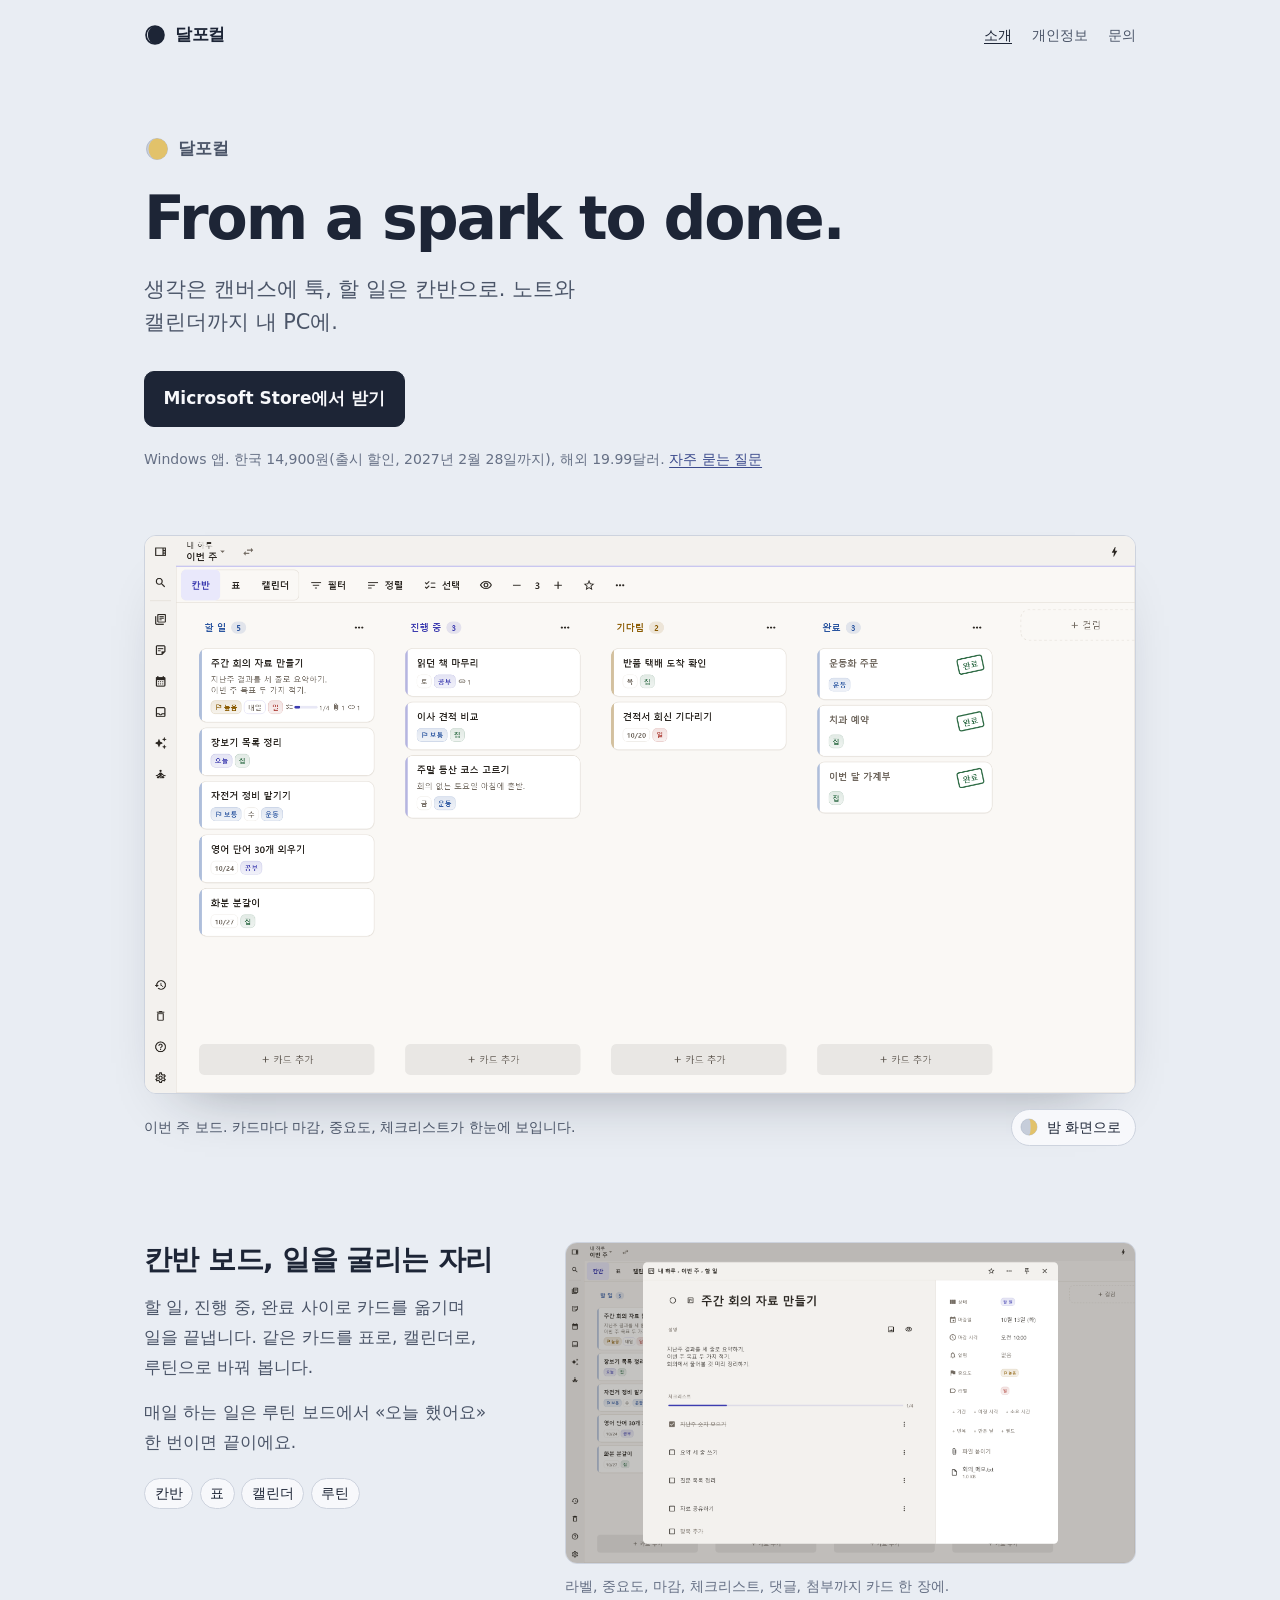
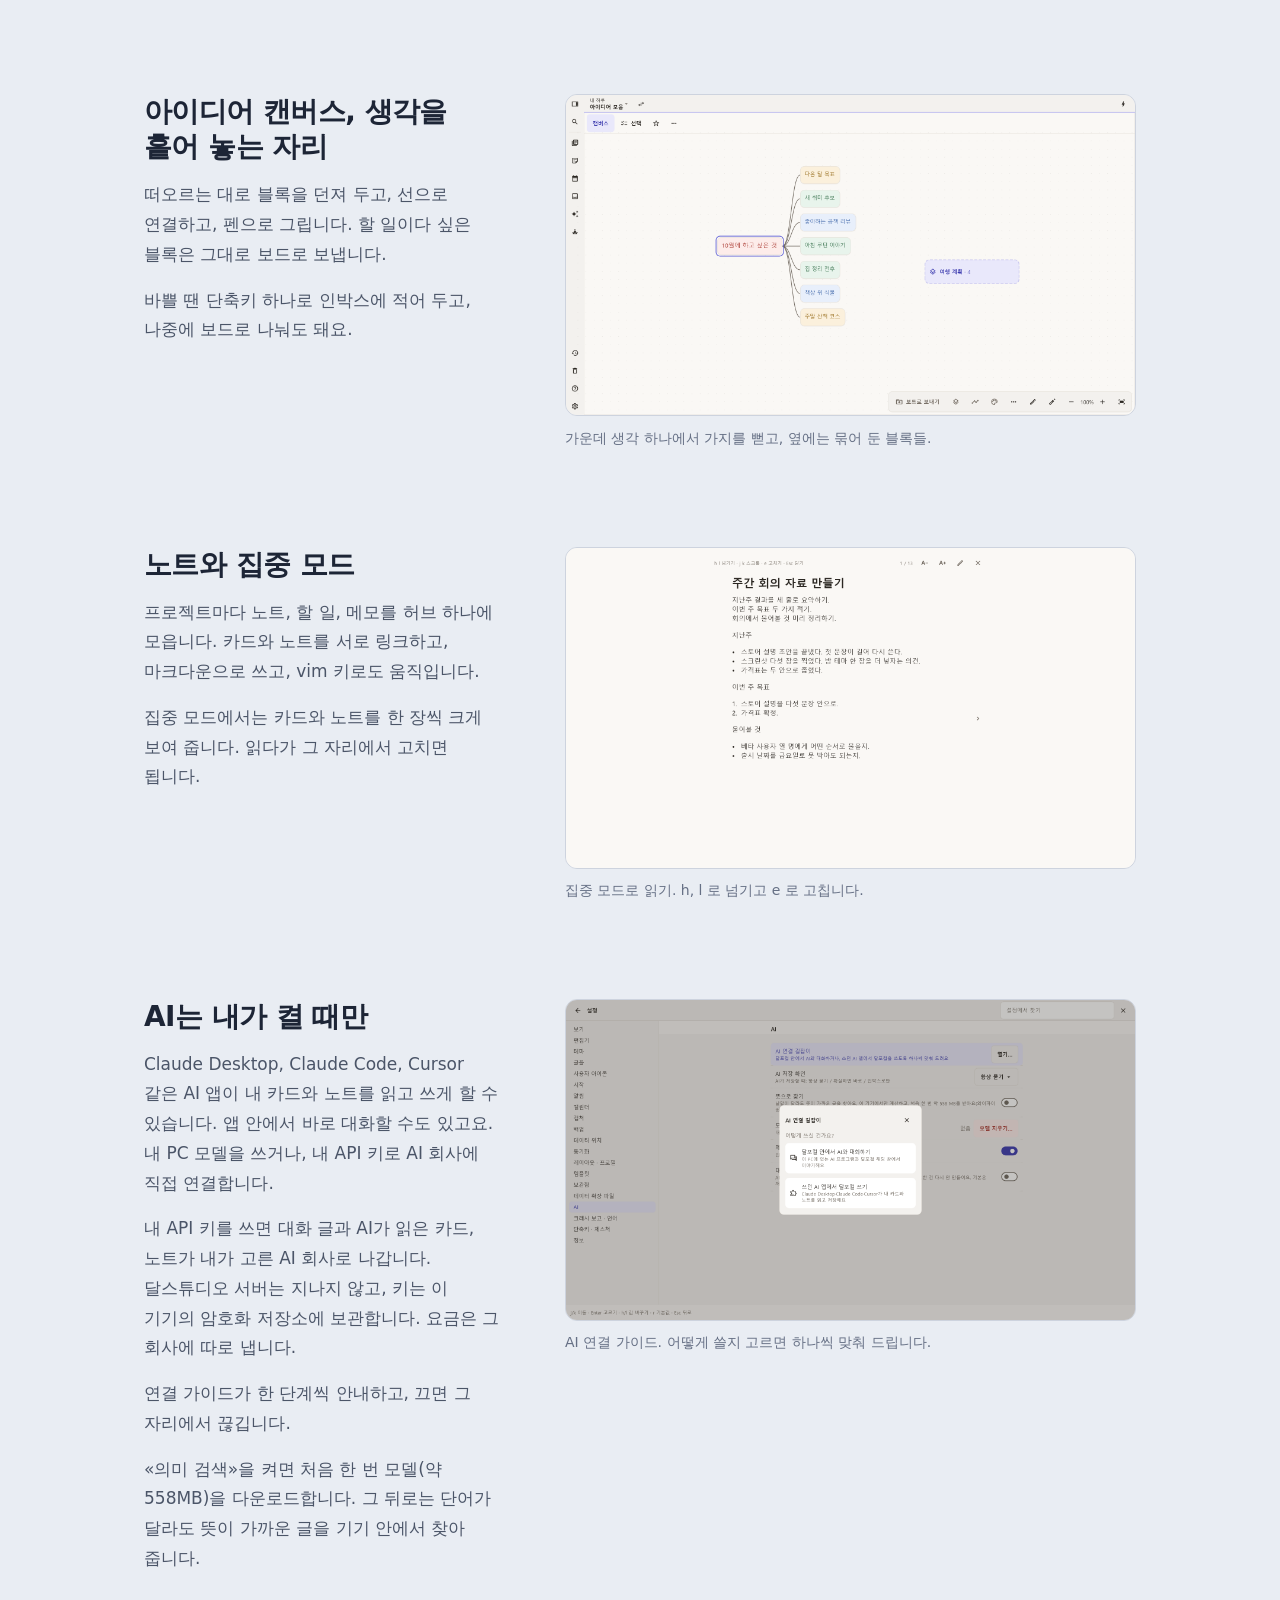
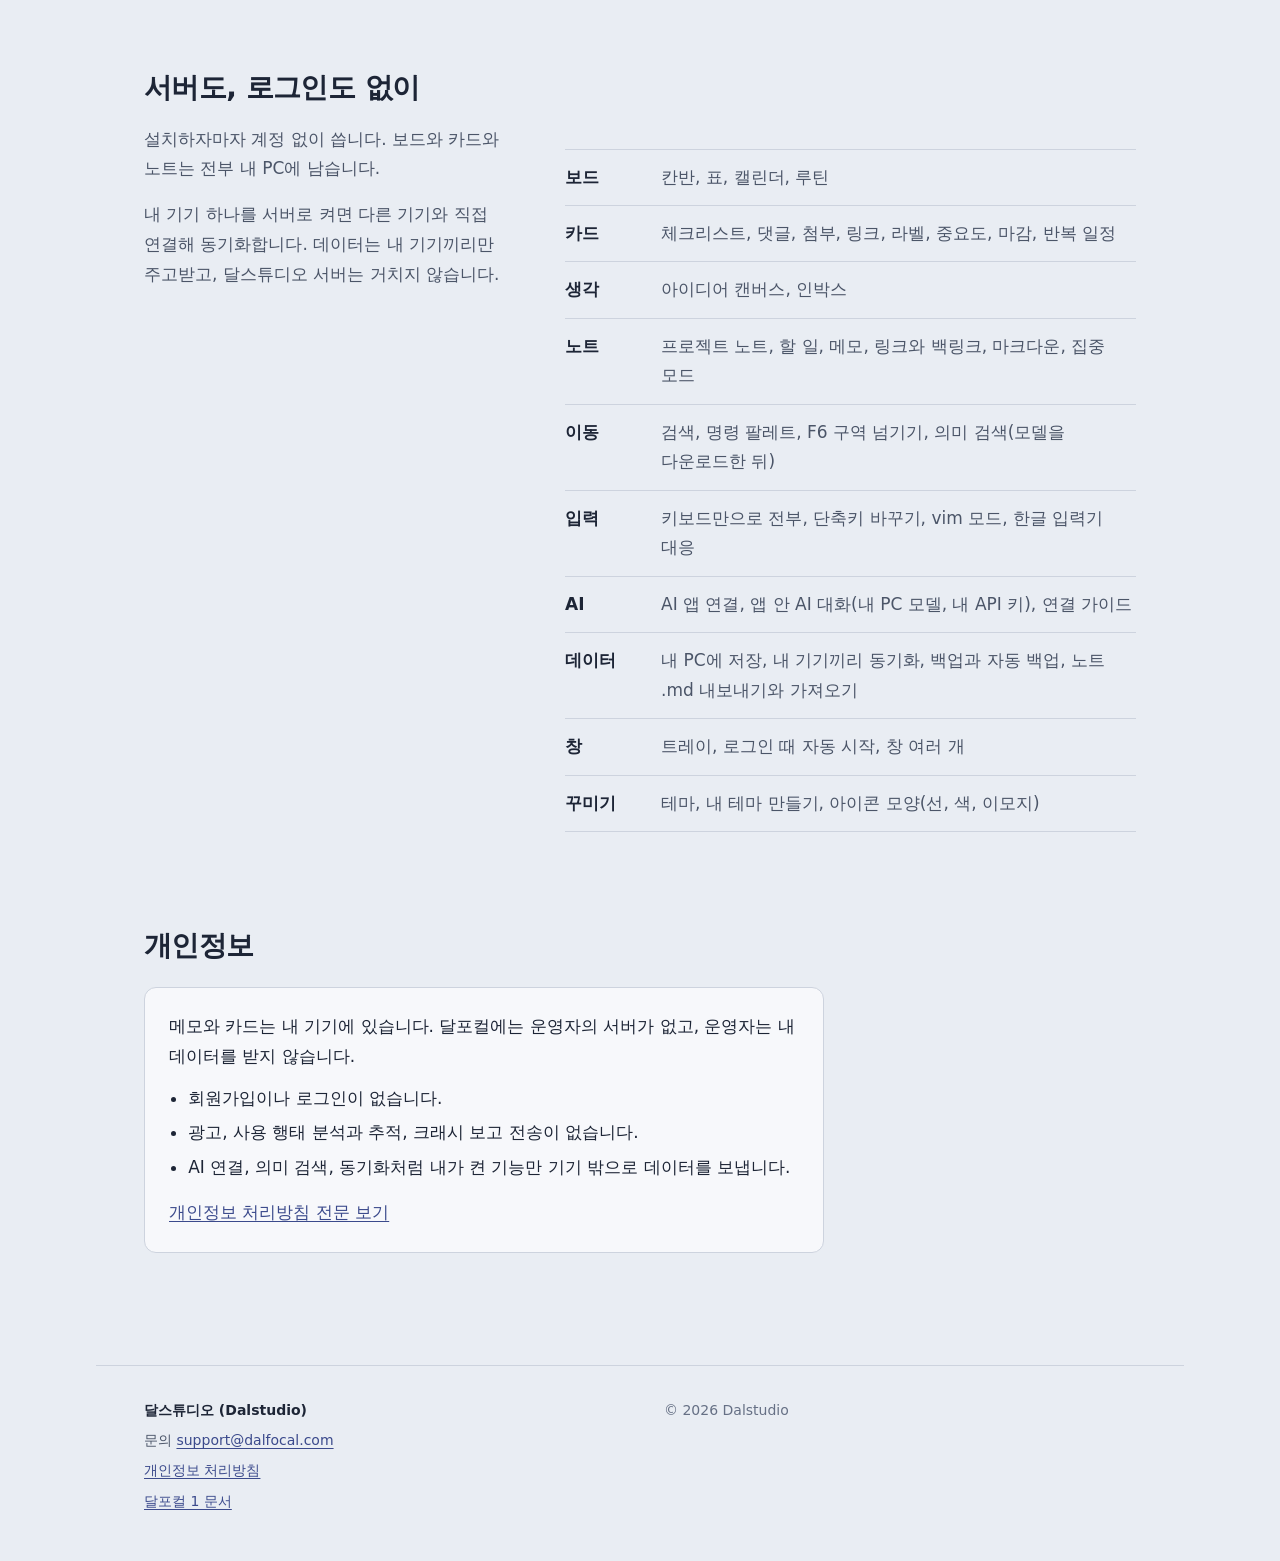
==== commit 9d99978a: "site: 스토어 받기 단추(9PK4TSSR72XB) · 가격 줄 사실만 · FAQ 링크 Co-Authored-By: Claude Opus 5.5 <noreply@anthropic" ====
--- a/index.html
+++ b/index.html
@@ -33,9 +33,9 @@
     <h1 id="title" lang="en">From a spark to done.</h1>
     <p class="lede">생각은 캔버스에 툭, 할 일은 칸반으로. 노트와 캘린더까지 내 PC에.</p>
     <div class="get">
-      <span class="btn primary" aria-disabled="true">곧 Microsoft Store에 출시</span>
+      <a class="btn primary" href="https://apps.microsoft.com/detail/9PK4TSSR72XB" target="_blank" rel="noopener">Microsoft Store에서 받기</a>
     </div>
-    <p class="small">14,900원. 한 번 사면 계속 씁니다. Windows 먼저 나오고, Android는 다음 차례예요.</p>
+    <p class="small">Windows 앱. 한국 14,900원(출시 할인, 2027년 2월 28일까지), 해외 19.99달러. <a href="https://dalstudio.app/faq">자주 묻는 질문</a></p>
   </section>
 
   <figure class="shot" data-mode="day" data-daynight>
